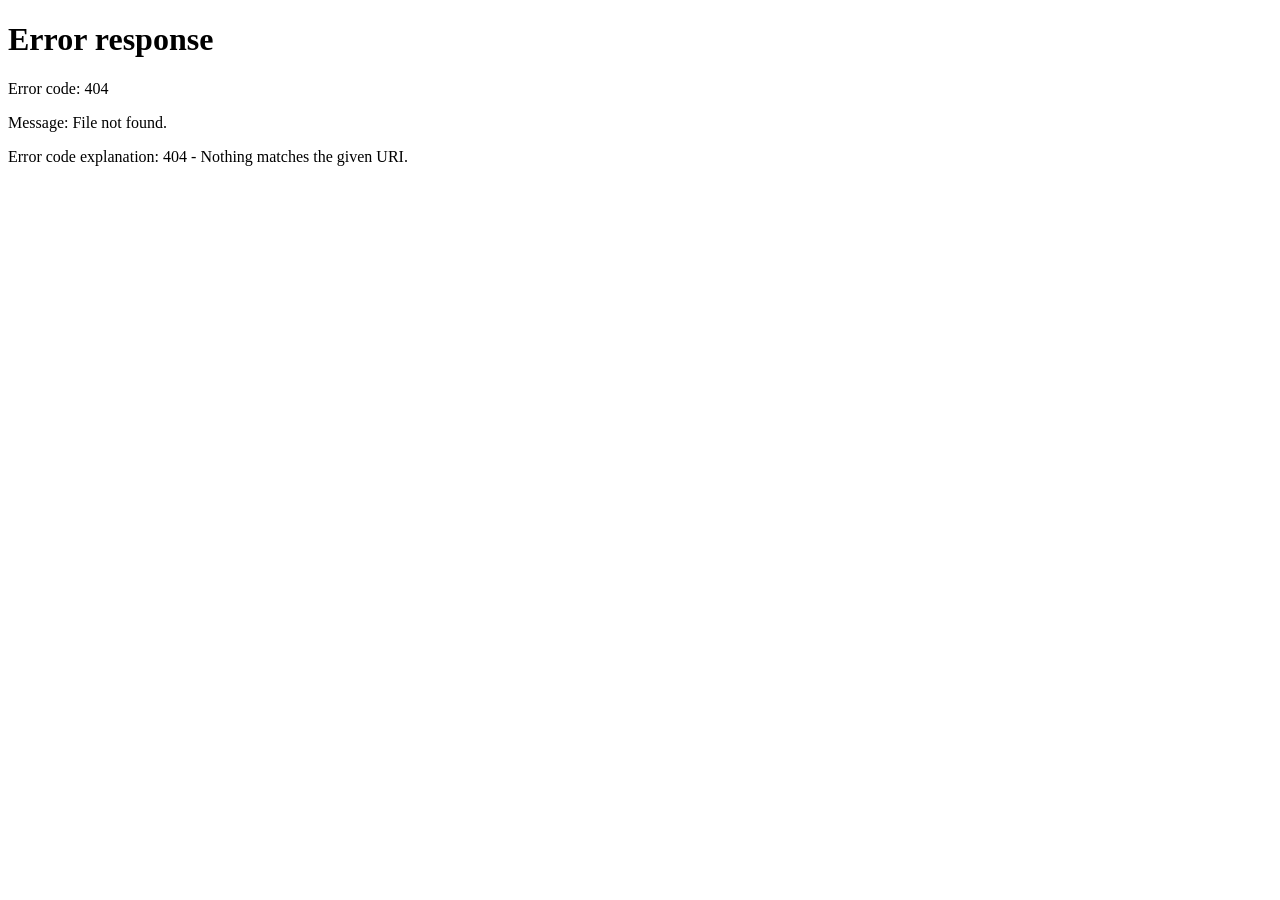
==== index.html @ 5502d80a "Create index.html" ====
<!doctype html>
<meta charset="utf-8">
<title>Polygraph</title>
<meta http-equiv="refresh" content="0; url=/polygraph/">
<link rel="canonical" href="https://atahangatz.github.io/polygraph/">
<a href="/polygraph/">Polygraph guide</a>
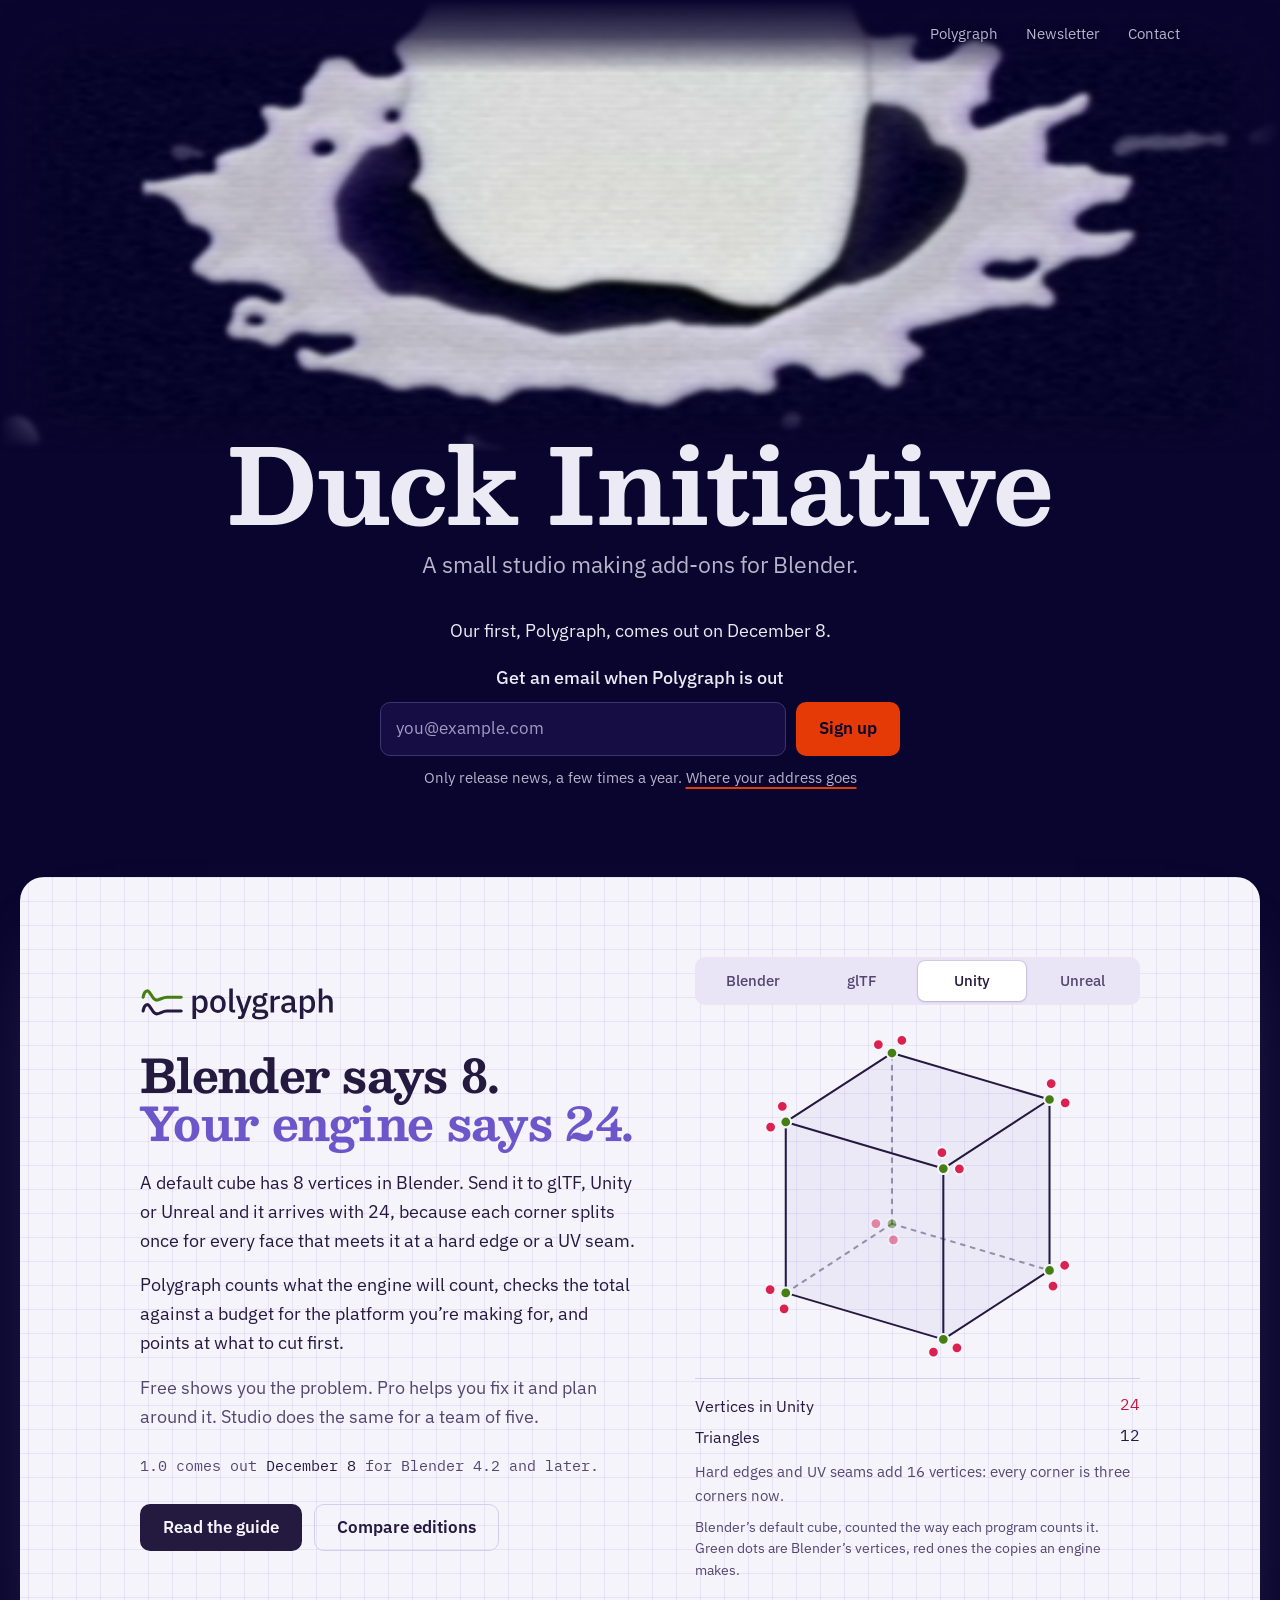
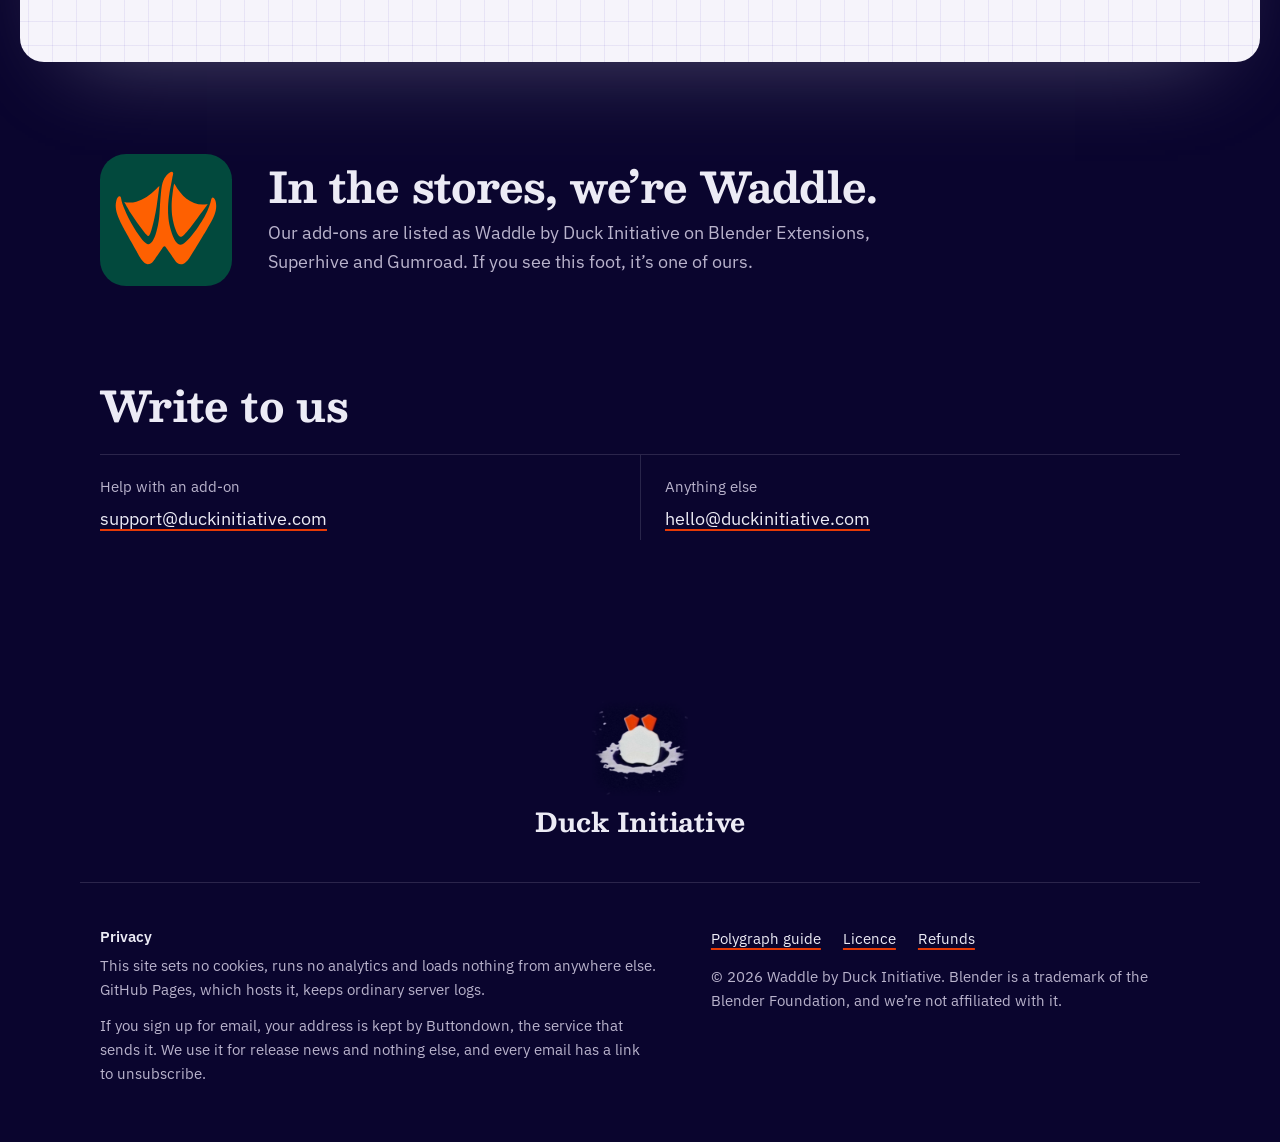
==== commit 98021c86: "Add files via upload" ====
--- a/index.html
+++ b/index.html
@@ -1,6 +1,360 @@
 <!doctype html>
+<html lang="en">
+<head>
 <meta charset="utf-8">
-<title>Polygraph</title>
-<meta http-equiv="refresh" content="0; url=/polygraph/">
-<link rel="canonical" href="https://atahangatz.github.io/polygraph/">
-<a href="/polygraph/">Polygraph guide</a>
+<meta name="viewport" content="width=device-width, initial-scale=1, viewport-fit=cover">
+<title>Duck Initiative · Blender add-ons</title>
+<meta name="description" content="Duck Initiative is a small studio making add-ons for Blender. The first one, Polygraph, shows the vertex count your game engine will see.">
+<link rel="icon" href="/favicon.ico" sizes="48x48">
+<link rel="icon" href="img/icon-192.png" type="image/png" sizes="192x192">
+<link rel="apple-touch-icon" href="/apple-touch-icon.png">
+<meta name="theme-color" content="#0A052E">
+<meta name="color-scheme" content="dark">
+<meta property="og:type" content="website">
+<meta property="og:site_name" content="Duck Initiative">
+<meta property="og:title" content="Duck Initiative">
+<meta property="og:description" content="A small studio making add-ons for Blender. The first one is Polygraph.">
+<meta property="og:url" content="https://duckinitiative.com/">
+<meta property="og:image" content="https://duckinitiative.com/img/og.jpg">
+<meta property="og:image:width" content="1200">
+<meta property="og:image:height" content="630">
+<meta property="og:image:alt" content="The Duck Initiative duck, tail up in a splash, on dark blue">
+<meta name="twitter:card" content="summary_large_image">
+<link rel="canonical" href="https://duckinitiative.com/">
+<link rel="preload" href="fonts/besley.woff2" as="font" type="font/woff2" crossorigin>
+<link rel="preload" href="fonts/plex-sans.woff2" as="font" type="font/woff2" crossorigin>
+<style>
+@font-face { font-family: "Besley"; src: url("fonts/besley.woff2") format("woff2"); font-weight: 400 900; font-style: normal; font-display: swap; }
+@font-face { font-family: "IBM Plex Sans"; src: url("fonts/plex-sans.woff2") format("woff2"); font-weight: 100 700; font-display: swap; }
+@font-face { font-family: "IBM Plex Mono"; src: url("fonts/plex-mono.woff2") format("woff2"); font-weight: 400; font-display: swap; }
+
+:root {
+  --navy: #0A052E; --navy-up: #150D44; --rule: rgba(236, 235, 245, 0.14);
+  --text: #ECEBF5; --soft: #B9B3CC; --orange: #E63A06; --orange-up: #FF5A26;
+  --paper: #F6F4FB; --card: #FFFFFF; --ink: #241A40; --ink-2: #51476F; --edge: #D5CDEF;
+  --ruling: #6B57C9; --pen: #457F13; --over: #DB2150; --grid: rgba(107, 87, 201, 0.10);
+  --serif: "Besley", Georgia, serif;
+  --sans: "IBM Plex Sans", "Segoe UI", system-ui, sans-serif;
+  --mono: "IBM Plex Mono", ui-monospace, Menlo, monospace;
+  --gutter: max(20px, env(safe-area-inset-left, 0px));
+  color-scheme: dark;
+}
+
+* { box-sizing: border-box; }
+html { scrollbar-color: #3A3168 var(--navy); scroll-behavior: smooth; }
+@media (prefers-reduced-motion: reduce) { html { scroll-behavior: auto; } }
+body { margin: 0; background: var(--navy); color: var(--text); font: 18px/1.6 var(--sans); -webkit-font-smoothing: antialiased; caret-color: var(--orange); }
+::selection { background: var(--orange); color: var(--navy); }
+a { color: inherit; text-decoration-color: var(--orange); text-decoration-thickness: 2px; text-underline-offset: 4px; }
+a:hover { color: var(--orange-up); }
+:focus-visible { outline: 2px solid var(--orange); outline-offset: 3px; border-radius: 4px; }
+h1, h2 { font-family: var(--serif); font-weight: 700; letter-spacing: -0.015em; text-wrap: balance; }
+p { text-wrap: pretty; }
+.wrap { width: 100%; max-width: 1120px; margin: 0 auto; padding-inline: var(--gutter); }
+
+.top { position: absolute; inset: 0 0 auto; z-index: 3; padding-top: env(safe-area-inset-top, 0px); }
+.top .wrap { display: flex; justify-content: flex-end; gap: 28px; padding-block: 22px; font-size: 15px; }
+.top a { text-decoration: none; color: var(--soft); text-shadow: 0 0 10px var(--navy), 0 0 3px var(--navy); }
+.top a:hover { color: var(--text); }
+
+.ident { position: relative; overflow: hidden; text-align: center; padding-bottom: 88px;
+  --low: 27.5%; --clear: clamp(56px, 6.5vw, 110px); --top: 15%; --side: 6%; }
+.screen { position: relative; max-width: 1920px; margin: 0 auto; height: clamp(300px, 38vw, 720px); overflow: hidden;
+  -webkit-mask-image: linear-gradient(to bottom, transparent, rgba(0, 0, 0, 0.3) calc(var(--top) * 0.5), #000 var(--top), #000 calc(100% - var(--clear) + 4px), transparent calc(100% - var(--clear) * 0.4)), linear-gradient(to right, transparent, #000 var(--side), #000 calc(100% - var(--side)), transparent);
+  -webkit-mask-composite: source-in;
+  mask-image: linear-gradient(to bottom, transparent, rgba(0, 0, 0, 0.3) calc(var(--top) * 0.5), #000 var(--top), #000 calc(100% - var(--clear) + 4px), transparent calc(100% - var(--clear) * 0.4)), linear-gradient(to right, transparent, #000 var(--side), #000 calc(100% - var(--side)), transparent);
+  mask-composite: intersect; }
+/* The render hangs from the splash's lowest point (--low of its height above the bottom edge),
+   so the whole ring stays above the title at every width. */
+.screen img, .screen video { position: absolute; left: 50%; bottom: 0; width: 100%; height: auto; translate: -50% calc(var(--low) - var(--clear)); }
+.screen video { aspect-ratio: 16 / 9; opacity: 0; transition: opacity 0.6s; }
+.screen video.on { opacity: 1; }
+.screen::after { content: ""; position: absolute; left: 0; right: 0; height: 9%; top: -10%; opacity: 0; pointer-events: none;
+  background: linear-gradient(transparent, rgba(236, 235, 245, 0.16) 40%, rgba(236, 235, 245, 0.05) 70%, transparent); }
+.ident h1 { position: relative; font-size: clamp(52px, min(9vw, 12vh), 104px); line-height: 0.95; margin: calc(30px - var(--clear)) 0 14px; }
+.strap { position: relative; font-size: clamp(19px, 2.2vw, 23px); color: var(--soft); margin: 0 auto; max-width: 30em; }
+.news { position: relative; margin: 34px auto 0; max-width: 32em; font-size: 18px; }
+
+.signup { position: relative; margin: 18px auto 0; max-width: 520px; text-align: left; }
+.signup label { display: block; font-weight: 500; margin-bottom: 10px; text-align: center; }
+.signup .row { display: flex; gap: 10px; }
+.signup input[type="email"] { flex: 1; min-width: 0; font: inherit; font-size: 17px; color: var(--text); background: var(--navy-up);
+  border: 1.5px solid #3D3470; border-radius: 10px; padding: 12px 15px; }
+.signup input[type="email"]::placeholder { color: #A39CC2; }
+.signup input[type="email"]:hover { border-color: #5A4F96; }
+.signup input[type="email"]:focus { border-color: var(--orange); outline: none; box-shadow: 0 0 0 3px rgba(230, 58, 6, 0.28); }
+.signup input[type="email"]:user-invalid { border-color: #FF7A88; }
+.btn { display: inline-flex; align-items: center; justify-content: center; font: 600 17px/1 var(--sans); text-decoration: none; white-space: nowrap;
+  border-radius: 10px; padding: 14px 22px; border: 1.5px solid transparent; cursor: pointer;
+  background: var(--orange); color: var(--navy); transition: background-color 0.15s, transform 0.15s; }
+.btn:hover { background: var(--orange-up); color: var(--navy); }
+.btn:active { transform: translateY(1px); }
+.fine { margin: 10px 0 0; font-size: 14.5px; color: var(--soft); text-align: center; }
+.fine a { color: var(--soft); }
+
+.pg { width: calc(100% - 2 * var(--gutter)); max-width: 1240px; margin: 0 auto; border-radius: 24px; background-color: var(--paper); color: var(--ink);
+  box-shadow: 0 40px 90px -50px rgba(185, 179, 204, 0.45);
+  background-image: linear-gradient(to right, var(--grid) 1px, transparent 1px), linear-gradient(to bottom, var(--grid) 1px, transparent 1px);
+  background-size: 24px 24px; background-position: center top; }
+.pg ::selection { background: var(--ink); color: var(--paper); }
+.pg :focus-visible { outline-color: var(--ruling); }
+.pg a { text-decoration-color: var(--ruling); }
+.pg a:hover { color: var(--ruling); }
+.pg .wrap { display: grid; grid-template-columns: minmax(0, 1.12fr) minmax(0, 1fr); gap: 56px; align-items: center; padding: 80px clamp(20px, 5vw, 60px); }
+.pg .logo { display: block; height: 34px; width: auto; margin-bottom: 30px; }
+.pg h2 { font-size: clamp(30px, 3.8vw, 46px); line-height: 1.04; margin: 0 0 22px; }
+.pg h2 span { display: block; color: var(--ruling); }
+@media (min-width: 440px) { .pg h2 span { white-space: nowrap; } }
+.pg p { margin: 0 0 16px; max-width: 34em; }
+.pg .eds { color: var(--ink-2); }
+.pg .when { font: 15px/1.5 var(--mono); color: var(--ink-2); margin-top: 24px; }
+.pg .when b { color: var(--ink); font-weight: 400; }
+.acts { display: flex; flex-wrap: wrap; gap: 12px; margin-top: 26px; }
+.pg .btn { background: var(--ink); color: var(--paper); }
+.pg .btn:hover { background: #3A2B68; color: var(--paper); }
+.pg .btn.ghost { background: transparent; color: var(--ink); border-color: var(--edge); }
+.pg .btn.ghost:hover { border-color: var(--ruling); color: var(--ink); background: var(--card); }
+
+.demo { margin: 0; }
+.engines { display: flex; border: 0; margin: 0; background: #E9E5F6; border-radius: 10px; padding: 4px; gap: 2px; }
+.engines legend { position: absolute; width: 1px; height: 1px; overflow: hidden; clip-path: inset(50%); }
+.engines label { flex: 1; position: relative; text-align: center; font-size: 15px; font-weight: 500; color: var(--ink-2); padding: 8px 4px; border-radius: 7px; cursor: pointer; user-select: none; }
+.engines input { position: absolute; opacity: 0; inset: 0; margin: 0; cursor: pointer; }
+.engines label:hover { color: var(--ink); }
+.engines label:has(input:checked) { background: var(--card); color: var(--ink); box-shadow: 0 1px 3px rgba(36, 26, 64, 0.16), 0 0 0 1px var(--edge); }
+.engines label:has(input:focus-visible) { outline: 2px solid var(--ruling); outline-offset: 1px; }
+.cube { display: block; width: 100%; max-width: 330px; height: auto; margin: 14px auto 6px; overflow: visible; }
+.cube .face { fill: rgba(107, 87, 201, 0.07); }
+.cube .edge { stroke: var(--ink); stroke-width: 1.6; stroke-linecap: round; }
+.cube .edge.back { stroke: var(--ink-2); stroke-dasharray: 3 5; opacity: 0.55; }
+.cube .v { fill: var(--pen); stroke: var(--paper); stroke-width: 1.6; transform: translate(0, 0); transition: transform 0.55s cubic-bezier(0.16, 1, 0.3, 1), opacity 0.3s; }
+.cube .v.extra { fill: var(--over); opacity: 0; }
+.cube .corner.back { opacity: 0.5; }
+.demo.split .cube .v.extra { transform: translate(var(--dx), var(--dy)); }
+.demo.split .cube .v.extra { opacity: 1; }
+.readout { border-top: 1px solid var(--edge); padding-top: 12px; font-size: 15.5px; }
+.readout .r { display: flex; justify-content: space-between; gap: 12px; padding: 3px 0; }
+.readout .n { font: 500 15.5px var(--mono); font-variant-numeric: tabular-nums; }
+.readout .main .n { color: var(--pen); }
+.demo.split .readout .main .n { color: #C2183F; }
+.readout .cut { margin: 8px 0 0; color: var(--ink-2); font-size: 14.5px; min-height: 2.9em; }
+.demo figcaption { margin-top: 10px; font-size: 13.5px; color: var(--ink-2); }
+
+.waddle .wrap { display: grid; grid-template-columns: 132px minmax(0, 1fr); gap: 36px; align-items: center; padding-block: 92px 40px; }
+.waddle svg { width: 132px; height: 132px; border-radius: 26px; display: block; }
+.waddle h2 { font-size: clamp(30px, 3.6vw, 42px); line-height: 1.1; margin: 0 0 10px; }
+.waddle p { margin: 0; max-width: 36em; color: var(--soft); }
+
+.contact .wrap { padding-block: 56px 96px; }
+.contact h2 { font-size: clamp(30px, 3.6vw, 42px); line-height: 1.1; margin: 0 0 26px; }
+.contact dl { display: grid; grid-auto-flow: column; grid-auto-columns: minmax(0, 1fr); gap: 0; margin: 0; border-top: 1px solid var(--rule); }
+.contact dl > div { padding: 20px 24px 6px 0; }
+.contact dl > div + div { padding-left: 24px; border-left: 1px solid var(--rule); }
+.contact dt { color: var(--soft); font-size: 15px; margin-bottom: 6px; }
+.contact dd { margin: 0; font-size: 18px; overflow-wrap: anywhere; }
+
+footer { font-size: 15px; color: var(--soft); }
+footer .wrap { border-top: 1px solid var(--rule); margin-top: 40px; }
+footer .wrap { display: grid; grid-template-columns: minmax(0, 1.2fr) minmax(0, 1fr); gap: 48px; padding-block: 44px calc(44px + env(safe-area-inset-bottom, 0px)); }
+footer h2 { font: 600 15px var(--sans); letter-spacing: 0; color: var(--text); margin: 0 0 8px; }
+footer p { margin: 0 0 12px; max-width: 40em; }
+footer nav { display: flex; flex-wrap: wrap; gap: 8px 22px; margin-bottom: 14px; }
+footer nav a { color: var(--text); }
+.endcard { text-align: center; padding: 64px var(--gutter) 8px; }
+.endcard img { width: 96px; height: 96px; display: block; margin: 0 auto 12px; }
+.endcard p { font: 700 26px/1 var(--serif); letter-spacing: -0.01em; color: var(--text); margin: 0 auto; max-width: none; }
+
+@media (prefers-reduced-motion: no-preference) {
+  .js .screen img { animation: tracking 1.1s steps(1, end) both; }
+  .js .screen::after { animation: roll 1.15s cubic-bezier(0.3, 0.1, 0.3, 1) 0.05s both; }
+}
+@keyframes tracking {
+  0% { transform: translateX(-7px); filter: blur(2.5px) saturate(1.6); }
+  9% { transform: translateX(5px); filter: blur(1.5px) saturate(1.4); }
+  18% { transform: translateX(-3px); filter: blur(1px) saturate(1.2); }
+  30% { transform: translateX(2px); filter: blur(0.5px); }
+  44% { transform: translateX(-1px); filter: none; }
+  58%, 100% { transform: none; filter: none; }
+}
+@keyframes roll { 0% { top: -10%; opacity: 1; } 80% { opacity: 1; } 100% { top: 100%; opacity: 0; } }
+
+@media (max-width: 880px) {
+  .pg .wrap { grid-template-columns: minmax(0, 1fr); gap: 36px; padding-block: 72px; }
+  .contact dl { grid-auto-flow: row; grid-template-columns: minmax(0, 1fr); }
+  .contact dl > div, .contact dl > div + div { padding: 16px 0 10px; border-left: 0; }
+  .contact dl > div + div { border-top: 1px solid var(--rule); }
+  footer .wrap { grid-template-columns: minmax(0, 1fr); gap: 28px; }
+}
+/* Phones get the square render, which starts behind the nav. */
+@media (max-width: 640px) {
+  .ident { --low: 27%; --clear: 46px; --top: 88px; --side: 8%; }
+  .screen { height: calc(env(safe-area-inset-top, 0px) + 90px + 54vw + var(--clear)); }
+}
+@media (max-width: 560px) {
+  body { font-size: 17px; }
+  .top .wrap { justify-content: center; gap: 22px; }
+  .ident { padding-bottom: 68px; }
+  .signup .row { flex-direction: column; }
+  .waddle .wrap { grid-template-columns: minmax(0, 1fr); gap: 20px; padding-top: 72px; }
+  .waddle svg { width: 76px; height: 76px; border-radius: 17px; }
+  .acts .btn { flex: 1 1 100%; }
+  .pg { border-radius: 18px; }
+  .engines label { font-size: 14px; }
+}
+</style>
+</head>
+<body>
+<header class="top"><nav class="wrap" aria-label="Site"><a href="#polygraph">Polygraph</a><a href="#news">Newsletter</a><a href="#contact">Contact</a></nav></header>
+
+<main>
+<section class="ident">
+<div class="screen"><picture><source media="(max-width: 640px)" srcset="img/duck-512.png" width="512" height="512"><img src="img/duck-hero.jpg" width="1920" height="1080" alt="The Duck Initiative duck, diving head first into dark water, orange feet in the air"></picture></div>
+<div class="wrap">
+<h1>Duck Initiative</h1>
+<p class="strap">A small studio making add-ons for Blender.</p>
+<p class="news" data-after="Our first, Polygraph, is out now.">Our first, Polygraph, comes out on December&nbsp;8.</p>
+<form class="signup" id="news" action="https://buttondown.com/api/emails/embed-subscribe/duckinitiative" method="post">
+<label for="email" data-after="Get an email when we ship something new">Get an email when Polygraph is out</label>
+<div class="row"><input type="email" id="email" name="email" required autocomplete="email" spellcheck="false" placeholder="you@example.com"><input type="hidden" name="embed" value="1"><button class="btn" type="submit">Sign up</button></div>
+<p class="fine">Only release news, a few times a year. <a href="#privacy">Where your address goes</a></p>
+</form>
+</div>
+</section>
+
+<section class="pg" id="polygraph" aria-labelledby="pg-title">
+<div class="wrap">
+<div>
+<svg class="logo" role="img" aria-label="Polygraph" xmlns="http://www.w3.org/2000/svg" viewBox="-4.81 -78.8 598.825 104.8"><title>Polygraph</title><path style="fill: var(--pen)" d="M0.114 -48.241Q2.495 -58.955 5.405 -63.843Q10.004 -71.569 18.172 -71.569Q23.047 -71.569 27.697 -65.984Q29.854 -63.393 34.025 -56.694Q42.43 -43.194 45.895 -43.194Q49.82 -43.194 58.134 -46.828Q69.969 -52 77.858 -52H122.215Q124.204 -52 125.609 -50.594Q127.015 -49.188 127.015 -47.2Q127.015 -45.212 125.609 -43.806Q124.204 -42.4 122.215 -42.4H77.858Q71.975 -42.4 61.978 -38.031Q51.826 -33.594 45.895 -33.594Q39.649 -33.594 33.787 -40.266Q30.896 -43.555 25.875 -51.62Q19.432 -61.969 18.172 -61.969Q15.461 -61.969 13.654 -58.933Q11.532 -55.368 9.486 -46.159Q9.054 -44.218 7.377 -43.15Q5.7 -42.083 3.759 -42.514Q1.818 -42.946 0.75 -44.623Q-0.317 -46.3 0.114 -48.241Z"/><path style="fill: var(--ink)" d="M0.114 -5.841Q2.495 -16.555 5.405 -21.443Q10.004 -29.169 18.172 -29.169Q23.047 -29.169 27.697 -23.584Q29.854 -20.993 34.025 -14.294Q42.43 -0.794 45.895 -0.794Q49.82 -0.794 58.134 -4.428Q69.969 -9.6 77.858 -9.6H122.215Q124.204 -9.6 125.609 -8.194Q127.015 -6.788 127.015 -4.8Q127.015 -2.812 125.609 -1.406Q124.204 0 122.215 0H77.858Q71.975 0 61.978 4.369Q51.826 8.806 45.895 8.806Q39.649 8.806 33.787 2.134Q30.896 -1.156 25.875 -9.22Q19.432 -19.569 18.172 -19.569Q15.461 -19.569 13.654 -16.533Q11.532 -12.968 9.486 -3.759Q9.054 -1.818 7.377 -0.75Q5.7 0.317 3.759 -0.114Q1.818 -0.546 0.75 -2.223Q-0.317 -3.9 0.114 -5.841Z"/><path style="fill: var(--ink)" d="M157.02 20V-52H167.92V-43.4H168.42Q170.02 -48.1 173.92 -50.65Q177.82 -53.2 183.02 -53.2Q189.62 -53.2 194.22 -49.95Q198.82 -46.7 201.27 -40.65Q203.72 -34.6 203.72 -26Q203.72 -17.5 201.27 -11.4Q198.82 -5.3 194.22 -2.05Q189.62 1.2 183.02 1.2Q177.82 1.2 174.02 -1.4Q170.22 -4 168.42 -8.6H167.92V20ZM179.72 -8Q185.42 -8 188.82 -11.75Q192.22 -15.5 192.22 -21.5V-30.5Q192.22 -36.5 188.82 -40.2Q185.42 -43.9 179.72 -43.9Q176.42 -43.9 173.77 -42.8Q171.12 -41.7 169.52 -39.7Q167.92 -37.7 167.92 -35V-17.4Q167.92 -14.4 169.52 -12.35Q171.12 -10.3 173.77 -9.15Q176.42 -8 179.72 -8Z M235.52 1.2Q228.22 1.2 222.87 -2.15Q217.52 -5.5 214.57 -11.6Q211.62 -17.7 211.62 -26Q211.62 -34.3 214.57 -40.4Q217.52 -46.5 222.87 -49.85Q228.22 -53.2 235.52 -53.2Q242.72 -53.2 248.07 -49.85Q253.42 -46.5 256.37 -40.4Q259.32 -34.3 259.32 -26Q259.32 -17.7 256.37 -11.6Q253.42 -5.5 248.07 -2.15Q242.72 1.2 235.52 1.2ZM235.52 -7.9Q241.12 -7.9 244.47 -11.35Q247.82 -14.8 247.82 -21.6V-30.4Q247.82 -37.2 244.47 -40.65Q241.12 -44.1 235.52 -44.1Q230.02 -44.1 226.57 -40.65Q223.12 -37.2 223.12 -30.4V-21.6Q223.12 -14.8 226.57 -11.35Q230.02 -7.9 235.52 -7.9Z M288.52 0H281.62Q276.02 0 273.22 -2.95Q270.42 -5.9 270.42 -10.9V-74H281.32V-8.9H288.52Z M318.62 -21.4 329.02 -52H339.52L317.62 10.3Q316.42 13.8 314.77 15.95Q313.12 18.1 310.57 19.05Q308.02 20 303.92 20H297.62V11.1H306.42L309.42 2.3L290.52 -52H301.42L311.82 -21.4L314.82 -10.1H315.32Z M390.62 4.9Q390.62 10.3 387.87 13.95Q385.12 17.6 379.32 19.4Q373.52 21.2 364.12 21.2Q355.72 21.2 350.47 19.7Q345.22 18.2 342.87 15.4Q340.52 12.6 340.52 8.7Q340.52 4.4 342.87 1.95Q345.22 -0.5 349.42 -1.3V-2.4Q346.52 -3.3 345.02 -5.4Q343.52 -7.5 343.52 -10.4Q343.52 -14.4 346.27 -16.55Q349.02 -18.7 352.82 -19.6V-20Q348.12 -22.2 345.67 -26.2Q343.22 -30.2 343.22 -35.4Q343.22 -40.7 345.67 -44.7Q348.12 -48.7 352.77 -50.95Q357.42 -53.2 363.92 -53.2Q366.62 -53.2 368.97 -52.8Q371.32 -52.4 373.42 -51.6V-53Q373.42 -56.5 375.12 -58.4Q376.82 -60.3 380.22 -60.3H388.12V-51.6H377.62V-49.5Q381.12 -47.1 382.97 -43.5Q384.82 -39.9 384.82 -35.4Q384.82 -30.2 382.37 -26.2Q379.92 -22.2 375.27 -20Q370.62 -17.8 364.02 -17.8Q362.12 -17.8 360.37 -18Q358.62 -18.2 357.22 -18.6Q355.32 -17.9 353.82 -16.65Q352.32 -15.4 352.32 -13.4Q352.32 -11.3 354.17 -10.4Q356.02 -9.5 359.52 -9.5H372.32Q381.92 -9.5 386.27 -5.7Q390.62 -1.9 390.62 4.9ZM380.42 6.1Q380.42 3.3 378.27 1.75Q376.12 0.2 370.82 0.2H353.22Q351.42 1.2 350.57 2.75Q349.72 4.3 349.72 6.2Q349.72 9.3 352.22 11.3Q354.72 13.3 360.82 13.3H367.62Q374.02 13.3 377.22 11.5Q380.42 9.7 380.42 6.1ZM364.02 -25.6Q368.82 -25.6 371.47 -27.8Q374.12 -30 374.12 -34.4V-36.5Q374.12 -40.9 371.47 -43.1Q368.82 -45.3 364.02 -45.3Q359.22 -45.3 356.57 -43.1Q353.92 -40.9 353.92 -36.5V-34.4Q353.92 -30 356.57 -27.8Q359.22 -25.6 364.02 -25.6Z M408.62 0H397.72V-52H408.62V-41.7H409.12Q409.92 -44.3 411.67 -46.65Q413.42 -49 416.32 -50.5Q419.22 -52 423.42 -52H426.32V-41.5H422.02Q417.72 -41.5 414.72 -40.5Q411.72 -39.5 410.17 -37.7Q408.62 -35.9 408.62 -33.2Z M478.42 0H472.32Q469.32 0 467.17 -1.35Q465.02 -2.7 463.92 -5.2Q463.22 -6.8 463.02 -8.7H462.42Q460.92 -3.9 456.92 -1.35Q452.92 1.2 447.22 1.2Q439.22 1.2 434.82 -3Q430.42 -7.2 430.42 -14.3Q430.42 -19.5 432.97 -22.95Q435.52 -26.4 440.42 -28.15Q445.32 -29.9 452.62 -29.9H462.02V-34.3Q462.02 -39 459.42 -41.65Q456.82 -44.3 451.32 -44.3Q446.82 -44.3 443.87 -42.25Q440.92 -40.2 438.92 -37.2L432.42 -43.1Q435.02 -47.5 439.77 -50.35Q444.52 -53.2 452.02 -53.2Q462.02 -53.2 467.47 -48.45Q472.92 -43.7 472.92 -35V-8.9H478.42ZM462.02 -22.9H452.82Q447.12 -22.9 444.32 -21.1Q441.52 -19.3 441.52 -15.9V-14.1Q441.52 -10.7 443.92 -8.9Q446.32 -7.1 450.32 -7.1Q453.72 -7.1 456.32 -8.1Q458.92 -9.1 460.47 -11Q462.02 -12.9 462.02 -15.4Z M488.12 20V-52H499.02V-43.4H499.52Q501.12 -48.1 505.02 -50.65Q508.92 -53.2 514.12 -53.2Q520.72 -53.2 525.32 -49.95Q529.92 -46.7 532.37 -40.65Q534.82 -34.6 534.82 -26Q534.82 -17.5 532.37 -11.4Q529.92 -5.3 525.32 -2.05Q520.72 1.2 514.12 1.2Q508.92 1.2 505.12 -1.4Q501.32 -4 499.52 -8.6H499.02V20ZM510.82 -8Q516.52 -8 519.92 -11.75Q523.32 -15.5 523.32 -21.5V-30.5Q523.32 -36.5 519.92 -40.2Q516.52 -43.9 510.82 -43.9Q507.52 -43.9 504.87 -42.8Q502.22 -41.7 500.62 -39.7Q499.02 -37.7 499.02 -35V-17.4Q499.02 -14.4 500.62 -12.35Q502.22 -10.3 504.87 -9.15Q507.52 -8 510.82 -8Z M546.32 0V-74H557.22V-43.4H557.72Q559.42 -47.6 562.87 -50.4Q566.32 -53.2 572.32 -53.2Q580.32 -53.2 584.77 -47.9Q589.22 -42.6 589.22 -33V0H578.32V-31.7Q578.32 -37.8 575.97 -40.85Q573.62 -43.9 568.52 -43.9Q565.62 -43.9 563.07 -42.95Q560.52 -42 558.87 -40Q557.22 -38 557.22 -35V0Z"/></svg>
+<h2 id="pg-title">Blender says 8. <span>Your engine says 24.</span></h2>
+<p>A default cube has 8 vertices in Blender. Send it to glTF, Unity or Unreal and it arrives with 24, because each corner splits once for every face that meets it at a hard edge or a UV seam.</p>
+<p>Polygraph counts what the engine will count, checks the total against a budget for the platform you’re making for, and points at what to cut first.</p>
+<p class="eds">Free shows you the problem. Pro helps you fix it and plan around it. Studio does the same for a team of five.</p>
+<p class="when" data-after="1.0 is out now for Blender 4.2 and later.">1.0 comes out <b>December 8</b> for Blender 4.2 and later.</p>
+<div class="acts"><a class="btn" href="/polygraph/">Read the guide</a><a class="btn ghost" href="/polygraph/#editions">Compare editions</a></div>
+</div>
+<figure class="demo split" id="demo">
+<fieldset class="engines"><legend>Count the cube as</legend>
+<label><input type="radio" name="engine" value="blender">Blender</label>
+<label><input type="radio" name="engine" value="glTF">glTF</label>
+<label><input type="radio" name="engine" value="Unity" checked>Unity</label>
+<label><input type="radio" name="engine" value="Unreal">Unreal</label>
+</fieldset>
+<svg class="cube" viewBox="-129 -138 257 275" role="img" aria-labelledby="cube-cap">
+<polygon class="face" points="20.0,-21.5 102.7,-75.3 102.7,57.8 20.0,111.5"/>
+<polygon class="face" points="-20.0,-111.5 102.7,-75.3 20.0,-21.5 -102.7,-57.8"/>
+<polygon class="face" points="-102.7,-57.8 20.0,-21.5 20.0,111.5 -102.7,75.3"/>
+<line class="edge back" x1="-20.0" y1="21.5" x2="-102.7" y2="75.3"/>
+<line class="edge back" x1="-20.0" y1="21.5" x2="-20.0" y2="-111.5"/>
+<line class="edge back" x1="-20.0" y1="21.5" x2="102.7" y2="57.8"/>
+<line class="edge" x1="-102.7" y1="75.3" x2="-102.7" y2="-57.8"/>
+<line class="edge" x1="-102.7" y1="75.3" x2="20.0" y2="111.5"/>
+<line class="edge" x1="-20.0" y1="-111.5" x2="-102.7" y2="-57.8"/>
+<line class="edge" x1="-20.0" y1="-111.5" x2="102.7" y2="-75.3"/>
+<line class="edge" x1="-102.7" y1="-57.8" x2="20.0" y2="-21.5"/>
+<line class="edge" x1="102.7" y1="57.8" x2="20.0" y2="111.5"/>
+<line class="edge" x1="102.7" y1="57.8" x2="102.7" y2="-75.3"/>
+<line class="edge" x1="20.0" y1="111.5" x2="20.0" y2="-21.5"/>
+<line class="edge" x1="102.7" y1="-75.3" x2="20.0" y2="-21.5"/>
+<g class="corner back" transform="translate(-20.0 21.5)"><circle class="v" r="4.2"/><circle class="v extra" r="4.2" style="--dx:1.1px;--dy:12.5px"/><circle class="v extra" r="4.2" style="--dx:-12.5px;--dy:-0.2px"/></g>
+<g class="corner" transform="translate(-102.7 75.3)"><circle class="v" r="4.2"/><circle class="v extra" r="4.2" style="--dx:-1.3px;--dy:12.4px"/><circle class="v extra" r="4.2" style="--dx:-12.2px;--dy:-2.6px"/></g>
+<g class="corner" transform="translate(-20.0 -111.5)"><circle class="v" r="4.2"/><circle class="v extra" r="4.2" style="--dx:-10.6px;--dy:-6.6px"/><circle class="v extra" r="4.2" style="--dx:7.7px;--dy:-9.9px"/></g>
+<g class="corner" transform="translate(-102.7 -57.8)"><circle class="v" r="4.2"/><circle class="v extra" r="4.2" style="--dx:-11.8px;--dy:4.0px"/><circle class="v extra" r="4.2" style="--dx:-2.7px;--dy:-12.2px"/></g>
+<g class="corner" transform="translate(102.7 57.8)"><circle class="v" r="4.2"/><circle class="v extra" r="4.2" style="--dx:11.8px;--dy:-4.0px"/><circle class="v extra" r="4.2" style="--dx:2.7px;--dy:12.2px"/></g>
+<g class="corner" transform="translate(20.0 111.5)"><circle class="v" r="4.2"/><circle class="v extra" r="4.2" style="--dx:10.6px;--dy:6.6px"/><circle class="v extra" r="4.2" style="--dx:-7.7px;--dy:9.9px"/></g>
+<g class="corner" transform="translate(102.7 -75.3)"><circle class="v" r="4.2"/><circle class="v extra" r="4.2" style="--dx:1.3px;--dy:-12.4px"/><circle class="v extra" r="4.2" style="--dx:12.2px;--dy:2.6px"/></g>
+<g class="corner" transform="translate(20.0 -21.5)"><circle class="v" r="4.2"/><circle class="v extra" r="4.2" style="--dx:-1.1px;--dy:-12.5px"/><circle class="v extra" r="4.2" style="--dx:12.5px;--dy:0.2px"/></g>
+</svg>
+<div class="readout" aria-live="polite">
+<div class="r main"><span id="vlabel">Vertices in Unity</span><span class="n" id="vcount">24</span></div>
+<div class="r"><span>Triangles</span><span class="n">12</span></div>
+<p class="cut" id="vnote">Hard edges and UV seams add 16 vertices: every corner is three corners now.</p>
+</div>
+<figcaption id="cube-cap">Blender’s default cube, counted the way each program counts it. Green dots are Blender’s vertices, red ones the copies an engine makes.</figcaption>
+</figure>
+</div>
+</section>
+
+<section class="waddle" aria-labelledby="waddle-title">
+<div class="wrap">
+<svg viewBox="0 0 1024 1024" role="img" aria-label="The Waddle mark: a duck’s foot drawn as a W"><rect width="1024" height="1024" fill="#02493D"/><path fill="#FE6001" d="M370.4 854.8C353.6 852.4 338.8 841.4 322.6 819.8C314.9 809.4 308.7 799.5 296.1 777C291 767.9 288.8 764.1 273.6 737.1C265 721.9 255.2 704.6 240.8 679C232.5 664.2 203.5 612 195.2 596.9C181.1 571.2 180.6 570.2 171.1 552.4C126.5 468.2 113.5 412.6 126.6 361.7C132 340.8 142.2 327.6 152.5 328.6C159.7 329.3 162.6 334.9 165.5 353.8C167.9 369.3 172.6 383.7 188.1 422.9C207.8 472.6 231.7 519.8 263.7 572.2C312.7 652.3 349.4 695.6 371.5 699.3C395.5 703.5 419.4 668.1 437.9 601.1C438.5 598.8 439.4 595.5 439.9 593.9C440.9 590.1 444.4 575.9 445.6 570.6C447.9 560.4 448.5 557.9 450.4 548.1C454 529.5 455.4 521.3 457.5 504.5C458.2 499 459.6 485.5 459.9 482.5C460 481.5 460.2 478.2 460.5 475.2C460.8 472.3 461.2 466.8 461.5 463.1C462.3 452 464.4 418.3 465.1 403.2C465.2 401.8 465.4 397.9 465.6 394.6C466.7 377.2 467.1 371.8 467.5 365.8C468.8 348.5 469 345.2 469.5 339.9C469.8 336.7 470.2 331.5 470.5 328.2C470.8 325 471.2 320.1 471.5 317.4C473.1 301 473 301.9 474.5 287.4C474.8 284.6 475.2 280.4 475.5 278C475.8 275.6 476.2 271.7 476.5 269.4C480.9 231.3 488 208.9 502.8 185.1C522.7 153.3 547.2 133.8 561.1 138.7C568.2 141.2 569.4 148 565.5 164C563.1 173.6 562.6 176 561.9 179.9C561.7 181 561.2 183.8 560.8 186.1C559.2 194.6 558.5 198.5 557.5 204.5C556.9 207.7 556.5 210.4 555.5 215.4C555.2 216.9 553.6 225.2 551.8 233.9C547.2 257.3 546.2 262.3 545 268.4C544.4 271.4 543.8 274.9 543.5 276.2C543.2 277.6 542.8 280 542.5 281.8C541.9 285.1 541.3 288.6 540.5 293.1C540.2 294.6 539.8 297.4 539.5 299.2C539.2 301.1 538.8 304 538.5 305.6C537.2 313.9 536.3 320.1 535.5 326C535.2 328.3 534.8 331.7 534.5 333.6C533.9 338.1 533.2 344.5 532.5 350.8C532.2 353.4 531.8 357.7 531.5 360.2C530.6 368.9 529.4 383.8 529 392.4C528.9 395 528.6 399.7 528.4 402.9C528 410.7 528 453.4 528.4 460.4C528.6 463.1 528.9 467.6 529 470.2C529.1 472.9 529.4 476.2 529.5 477.6C529.6 479 529.9 481.9 530 484.1C530.4 490 531.7 503.5 532.5 510.1C533.7 519.4 534.1 522.1 534.8 526.5C536 534.1 537.3 541 539 548.9C539.4 550.8 539.9 552.9 540 553.5C540.7 557.1 545.6 576.8 546.6 580.4C546.8 581.1 547.8 584.6 548.9 588.2C575 681.4 607.8 719.3 643.8 698.3C672.6 681.4 717.9 630.1 763.4 562.8C801.6 506.3 824.2 465.6 839 427C839.7 425.1 841 421.7 841.9 419.4C846.7 407.1 854.9 382.7 857.5 373.4C857.8 372.3 858.2 370.9 858.4 370.2C858.8 369 859.7 365.1 860.5 361C864.2 343.6 869.7 336.5 878 338.6C897.4 343.6 907.4 394.3 897.9 439.2C889.6 478.2 873.1 512.4 822.1 596.4C817.2 604.5 810.5 615.6 807.2 621C803.9 626.4 800.3 632.4 799.1 634.2C798 636.1 794.3 642.1 791 647.6C771.2 680.2 763.5 692.8 747.3 719.4C730.7 746.4 728.4 750.1 712.4 776.6C699.3 798.4 695.2 804.8 689.3 813C675.5 832.2 661.3 845.2 648.5 850.6C631 858 614.3 856.1 599.8 845C590 837.5 583.9 829.9 567.3 804.1C556.4 787.2 518.6 733 512 724.7C501.3 711.5 495.9 713.4 481.1 735.1C479.6 737.3 473.6 745.9 467.7 754.1C453.5 774.2 437.8 797 431.2 807.1C428.3 811.7 424.9 817 423.6 819C409.4 840.7 397.7 850.8 382.7 854.3C380.4 854.8 372.6 855.2 370.4 854.8ZM624.1 642.2C611.3 638.9 594.9 612.4 581.6 573.6C579.3 566.9 576 556 574.5 550.5C574.2 549.3 573.7 547.5 573.4 546.4C572.5 543.5 569.4 530.6 568.6 527.1C568.3 525.5 567.8 523.2 567.5 522C567.2 520.8 566.9 519.1 566.6 518.1C565.9 514.9 564.1 505.5 563 498.8C557.6 467.6 555.8 443.5 555.8 405.4C555.8 372.5 557.2 351.7 562.5 309.4C563.3 303.3 564.8 291.7 565.5 286.4C566.7 277.8 567 275.2 567.5 272.2C567.8 270.5 568.2 267.6 568.5 265.6C569.1 261.7 569.8 257.4 570.5 253.6C570.8 252.2 571.2 249.8 571.5 248.1C572.7 241.2 574.9 231.6 575.4 230.8C576.4 229.3 577.6 230.8 582.2 239.4C604.8 280.9 636.7 320.1 668.4 345.4C716.3 383.7 773.6 399.4 828.7 389.4C835.5 388.1 835.5 388.1 830.8 395.1C820.8 409.8 812.3 421.5 789.8 451.6C780.1 464.6 765.9 483.6 758.3 494C709.6 560.2 677.8 600.2 656.5 621.8C639.1 639.6 631.7 644.2 624.1 642.2ZM373.3 636.5C368.3 635.5 357.5 624.8 342.2 605.6C304 557.7 268.7 507.7 236.3 455.6C220.7 430.4 189.8 376.1 189.8 373.8C189.7 372.8 190.9 372.7 196.1 373.5C211.5 375.9 211.5 375.9 219.4 376.4C238.9 377.6 262.9 375 281.9 369.5C336.2 353.6 387.3 320.9 438.4 269.2C459.4 248 459.2 248.2 459.7 248.3C460.6 248.5 460.2 254 458.5 266.2C458.2 268.1 457.8 271.4 457.5 273.5C457.2 275.6 456.8 279.1 456.5 281.2C456.2 283.4 455.8 286.9 455.5 289.1C455.2 291.3 454.8 294.7 454.5 296.6C454.2 298.6 453.8 301.9 453.5 304C453.2 306.1 452.8 309.4 452.5 311.2C451.8 316.4 451.1 321.7 450.5 325.9C450.2 327.9 449.8 331.3 449.5 333.2C449.3 335.2 448.8 338.7 448.5 340.9C448.2 343.1 447.8 346.4 447.5 348.2C447.2 350.1 446.8 353.4 446.5 355.5C445.4 363.2 445 366.2 443.5 377C442.4 384.6 441.9 388 441.5 391C441.2 392.7 440.8 395.8 440.5 397.8C440.2 399.7 439.8 402.7 439.5 404.4C439.2 406 438.8 408.8 438.5 410.6C437.8 415 434.8 433.4 434.3 436C434.1 437.2 433.8 439.2 433.5 440.6C433.2 442 432.8 444.4 432.5 446C431.1 454.1 428.3 468.2 425.5 481.8C424.8 485.1 424.1 488.4 424 489.1C423.9 489.8 423.4 492.1 422.9 494.2C422.4 496.4 421.7 499.5 421.4 501.1C420.4 505.8 419 511.9 418.5 514.3C418.2 515.5 417.8 517.5 417.5 518.8C417.2 520.1 416.8 521.8 416.6 522.6C416.4 523.5 415.4 527.7 414.4 532.1C403 580.8 392.3 614.7 384 628.8C380.5 634.7 377 637.2 373.3 636.5Z"/></svg>
+<div>
+<h2 id="waddle-title">In the stores, we’re Waddle.</h2>
+<p>Our add-ons are listed as Waddle by Duck Initiative on Blender Extensions, Superhive and Gumroad. If you see this foot, it’s one of ours.</p>
+</div>
+</div>
+</section>
+
+<section class="contact" id="contact" aria-labelledby="contact-title">
+<div class="wrap">
+<h2 id="contact-title">Write to us</h2>
+<dl>
+<div><dt>Help with an add-on</dt><dd><a href="mailto:support@duckinitiative.com">support@duckinitiative.com</a></dd></div>
+<div><dt>Anything else</dt><dd><a href="mailto:hello@duckinitiative.com">hello@duckinitiative.com</a></dd></div>
+<div id="press" hidden><dt>Writing about Polygraph?</dt><dd><a href="/polygraph/press/">Logos, screenshots and facts</a></dd></div>
+</dl>
+</div>
+</section>
+</main>
+
+<footer>
+<div class="endcard"><img src="img/duck-badge.png" alt="" width="96" height="96"><p>Duck Initiative</p></div>
+<div class="wrap">
+<div id="privacy">
+<h2>Privacy</h2>
+<p>This site sets no cookies, runs no analytics and loads nothing from anywhere else. GitHub Pages, which hosts it, keeps ordinary server logs.</p>
+<p>If you sign up for email, your address is kept by Buttondown, the service that sends it. We use it for release news and nothing else, and every email has a link to unsubscribe.</p>
+</div>
+<div>
+<nav aria-label="Polygraph"><a href="/polygraph/">Polygraph guide</a><a href="/polygraph/license/">Licence</a><a href="/polygraph/refunds/">Refunds</a></nav>
+<div class="sign"><p>© 2026 Waddle by Duck Initiative. Blender is a trademark of the Blender Foundation, and we’re not affiliated with it.</p></div>
+</div>
+</div>
+</footer>
+
+<script>
+document.documentElement.classList.add("js");
+
+// After launch the dated lines switch to their data-after text.
+if (Date.now() >= Date.UTC(2026, 11, 7, 21)) {
+  document.querySelectorAll("[data-after]").forEach(function (el) { el.textContent = el.dataset.after; });
+}
+
+// The paddling loop only plays on wide screens, for people who haven't asked for less motion.
+(function () {
+  var wide = window.matchMedia("(min-width: 641px) and (prefers-reduced-motion: no-preference)");
+  var saving = navigator.connection && navigator.connection.saveData;
+  if (!wide.matches || saving) return;
+  var v = document.createElement("video");
+  v.muted = true; v.loop = true; v.playsInline = true; v.autoplay = true;
+  v.setAttribute("aria-hidden", "true");
+  v.src = "img/duck-loop.mp4";
+  v.addEventListener("playing", function () {
+    setTimeout(function () { v.classList.add("on"); }, 400);
+  }, { once: true });
+  document.querySelector(".screen").appendChild(v);
+})();
+
+// The press column shows up once the press page exists.
+fetch("/polygraph/press/", { method: "HEAD" }).then(function (r) {
+  if (r.ok) document.getElementById("press").hidden = false;
+}).catch(function () {});
+
+(function () {
+  var demo = document.getElementById("demo");
+  var label = document.getElementById("vlabel");
+  var count = document.getElementById("vcount");
+  var note = document.getElementById("vnote");
+  demo.addEventListener("change", function (e) {
+    var engine = e.target.value;
+    var split = engine !== "blender";
+    demo.classList.toggle("split", split);
+    label.textContent = split ? "Vertices in " + engine : "Vertices";
+    count.textContent = split ? "24" : "8";
+    note.textContent = split
+      ? "Hard edges and UV seams add 16 vertices: every corner is three corners now."
+      : "One vertex per corner. This is the number Blender shows you.";
+  });
+})();
+</script>
+</body>
+</html>
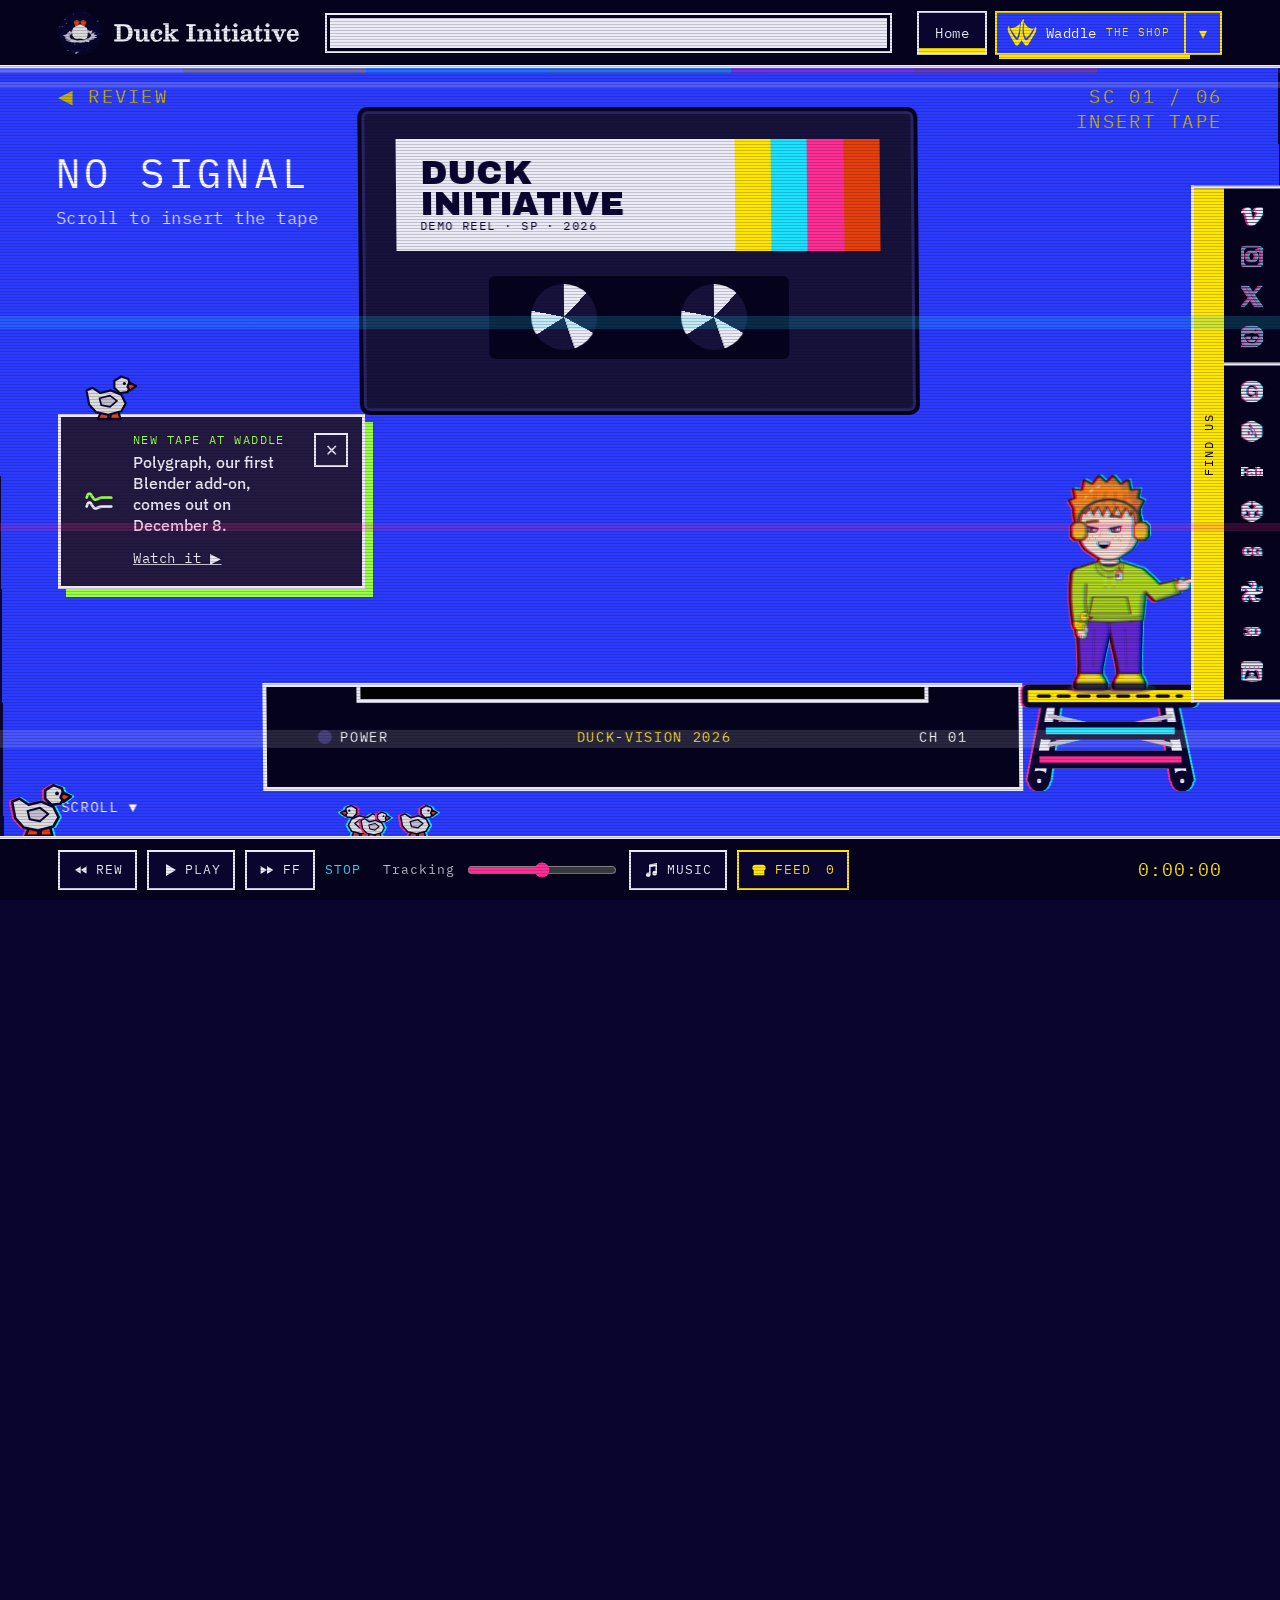
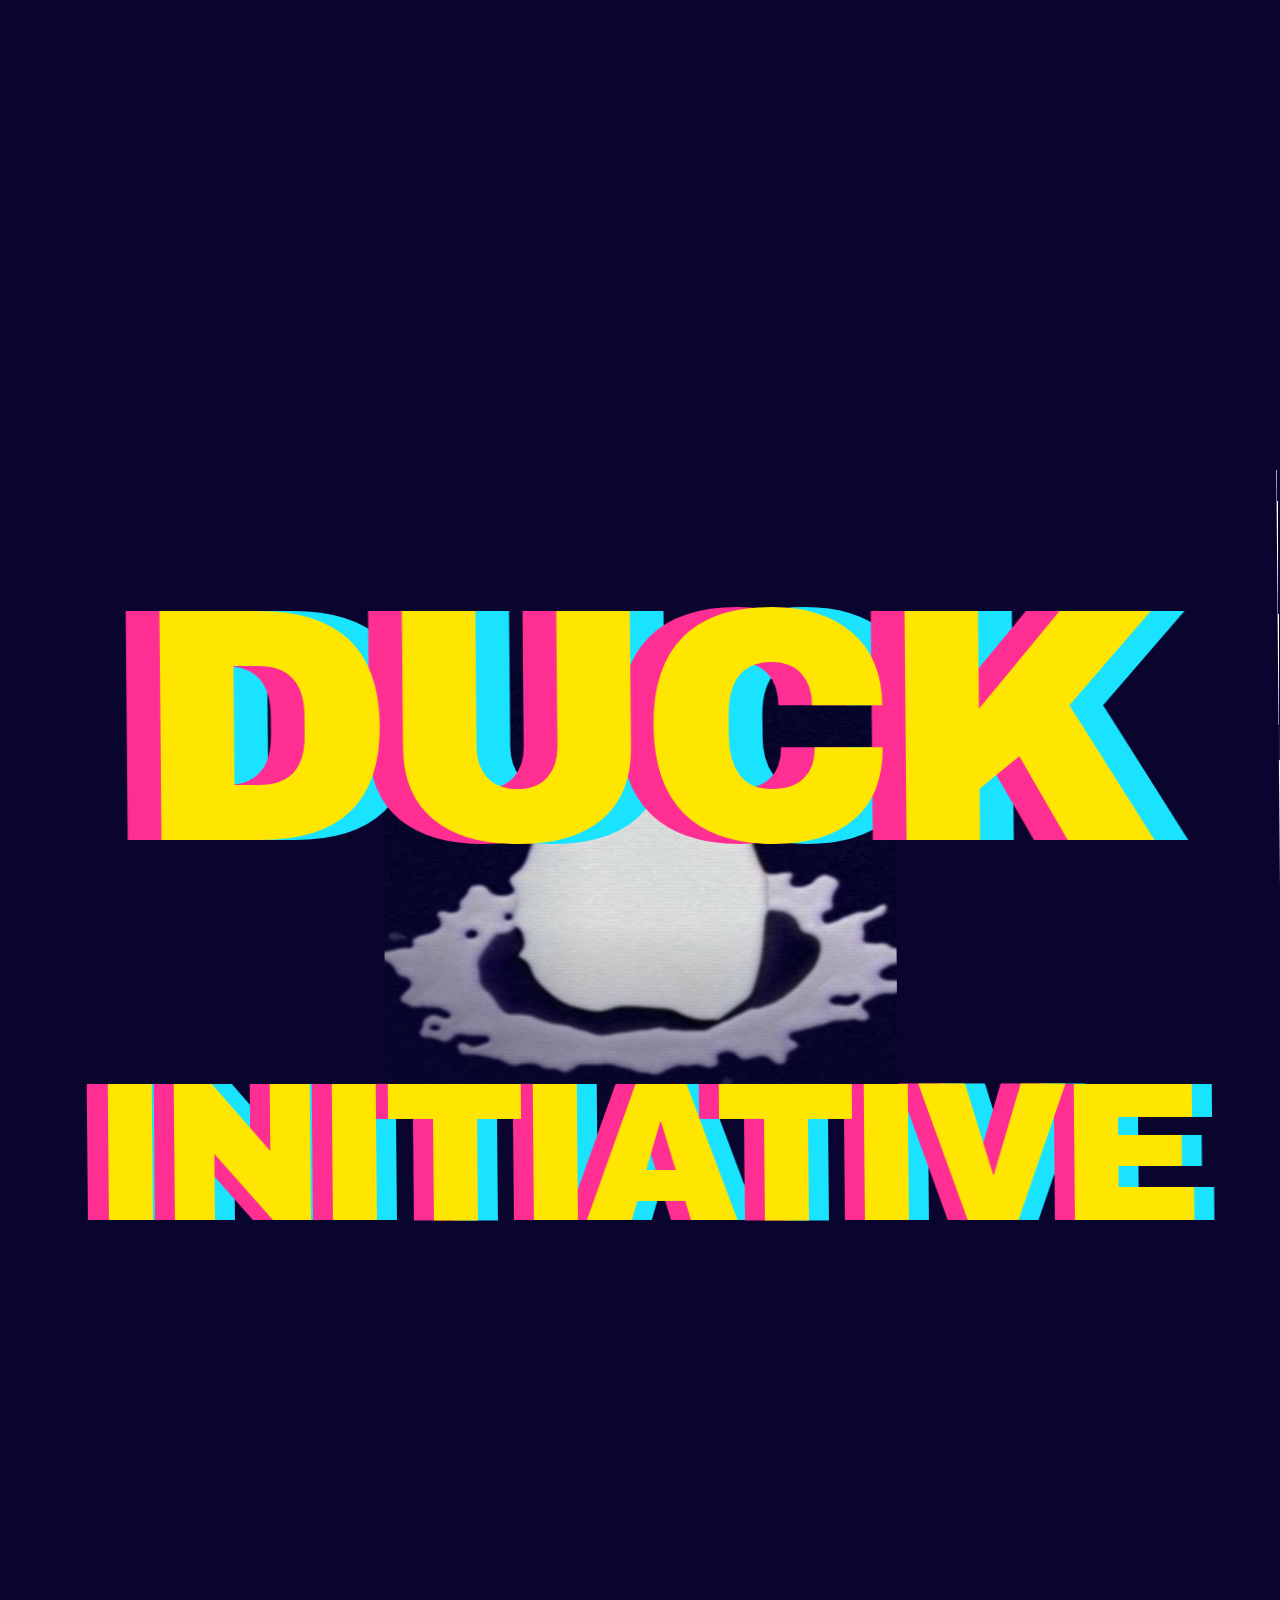
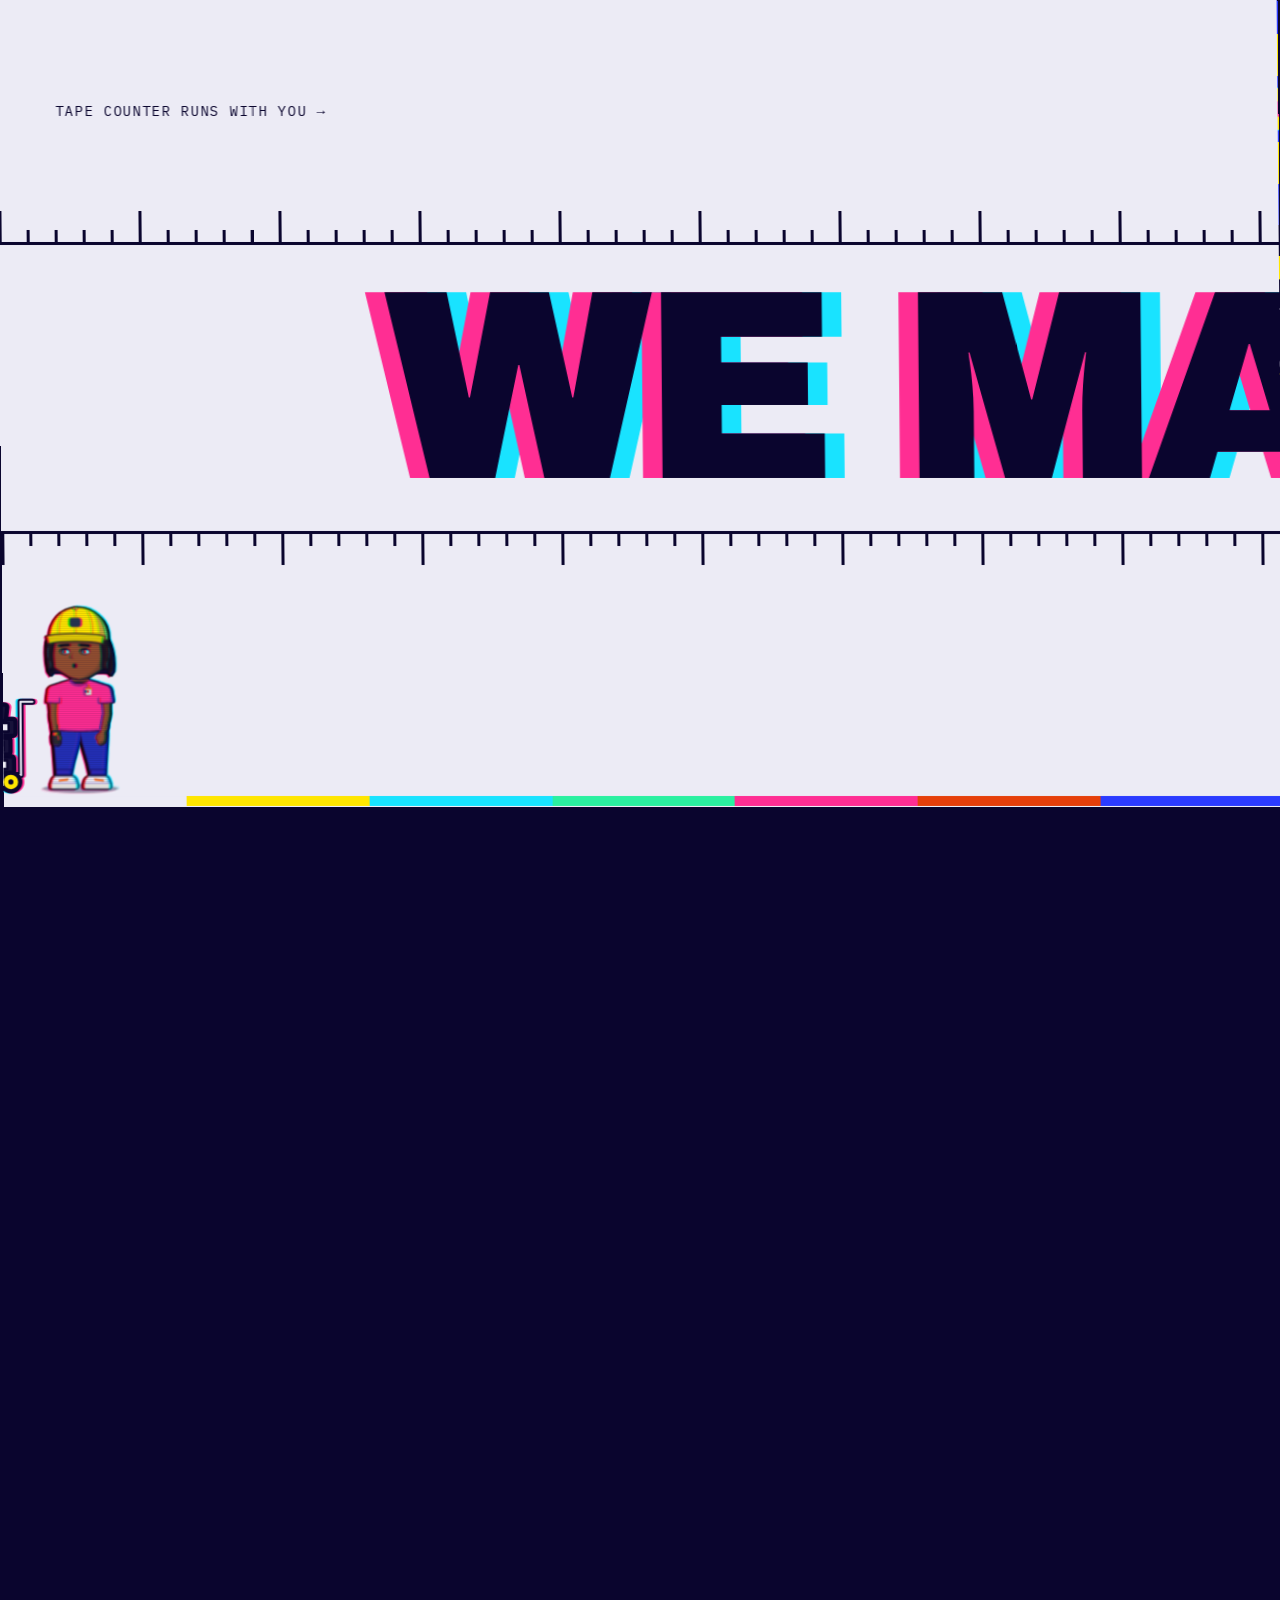
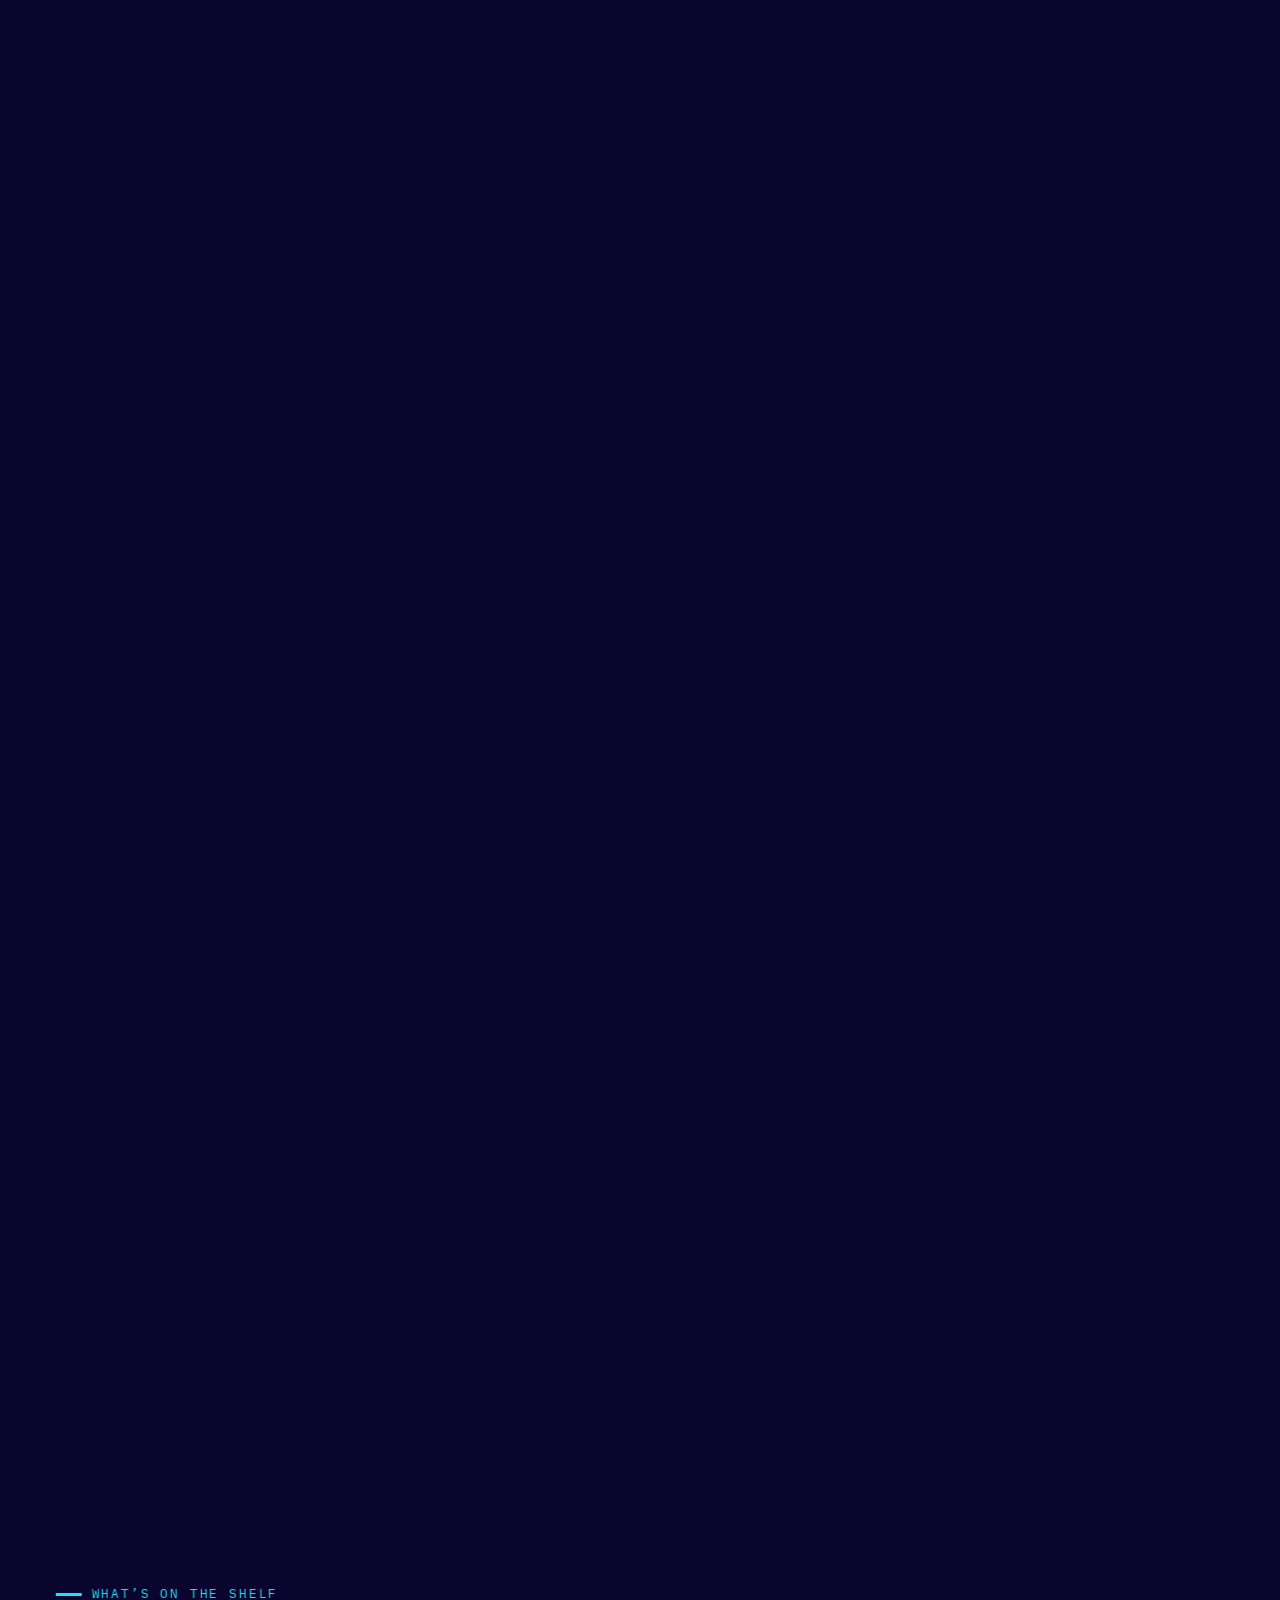
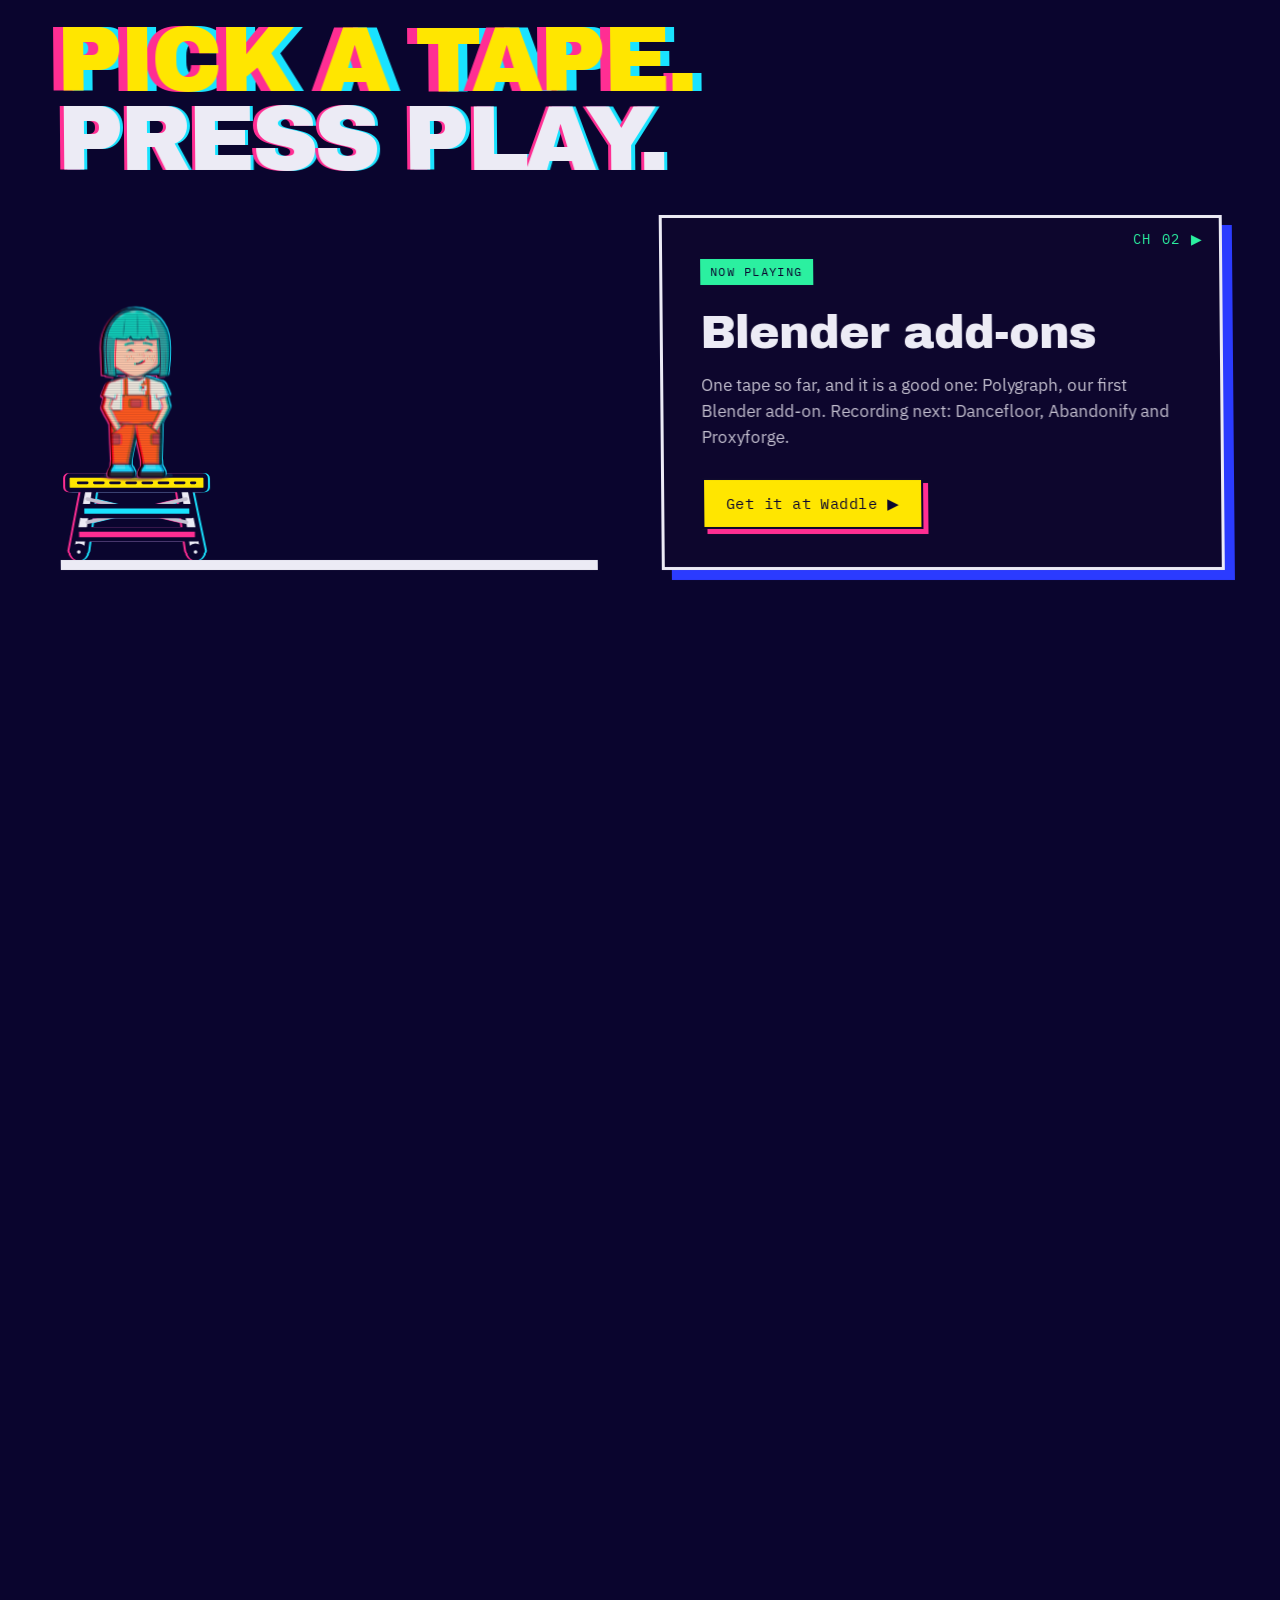
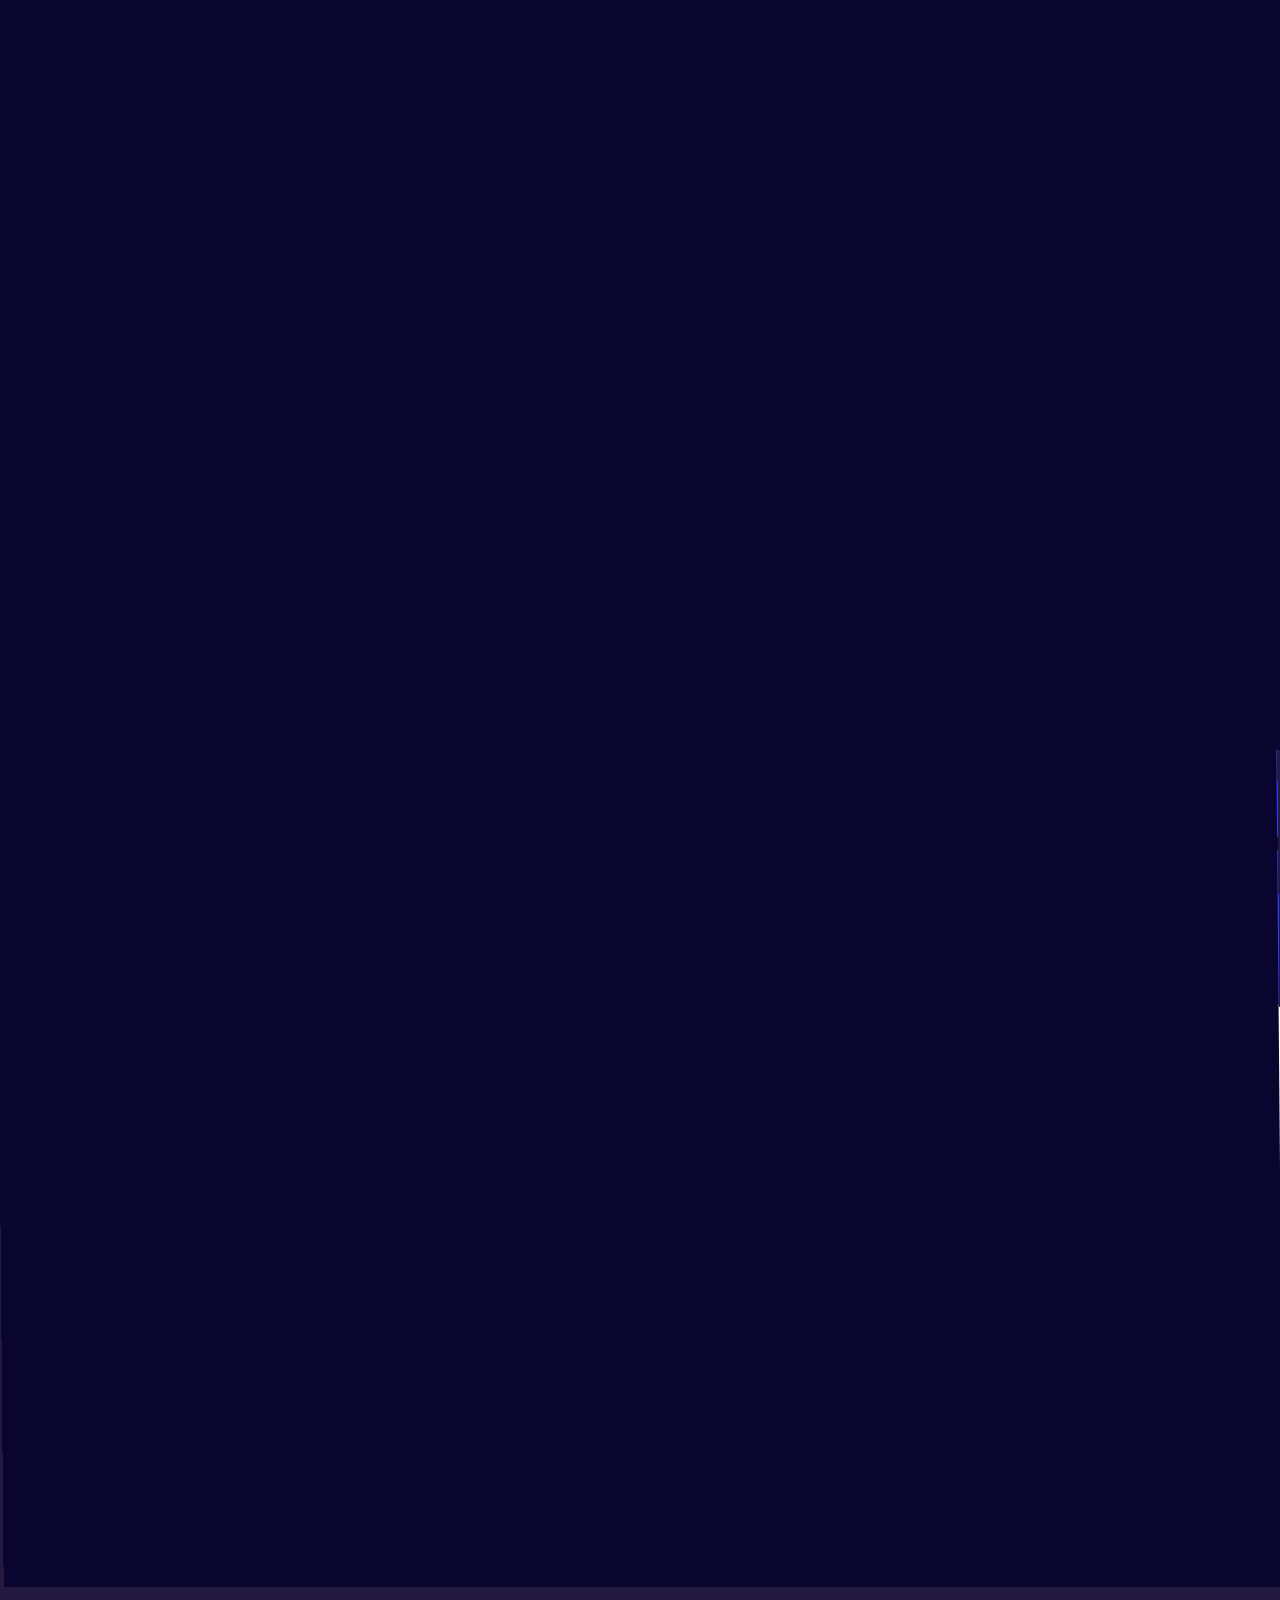
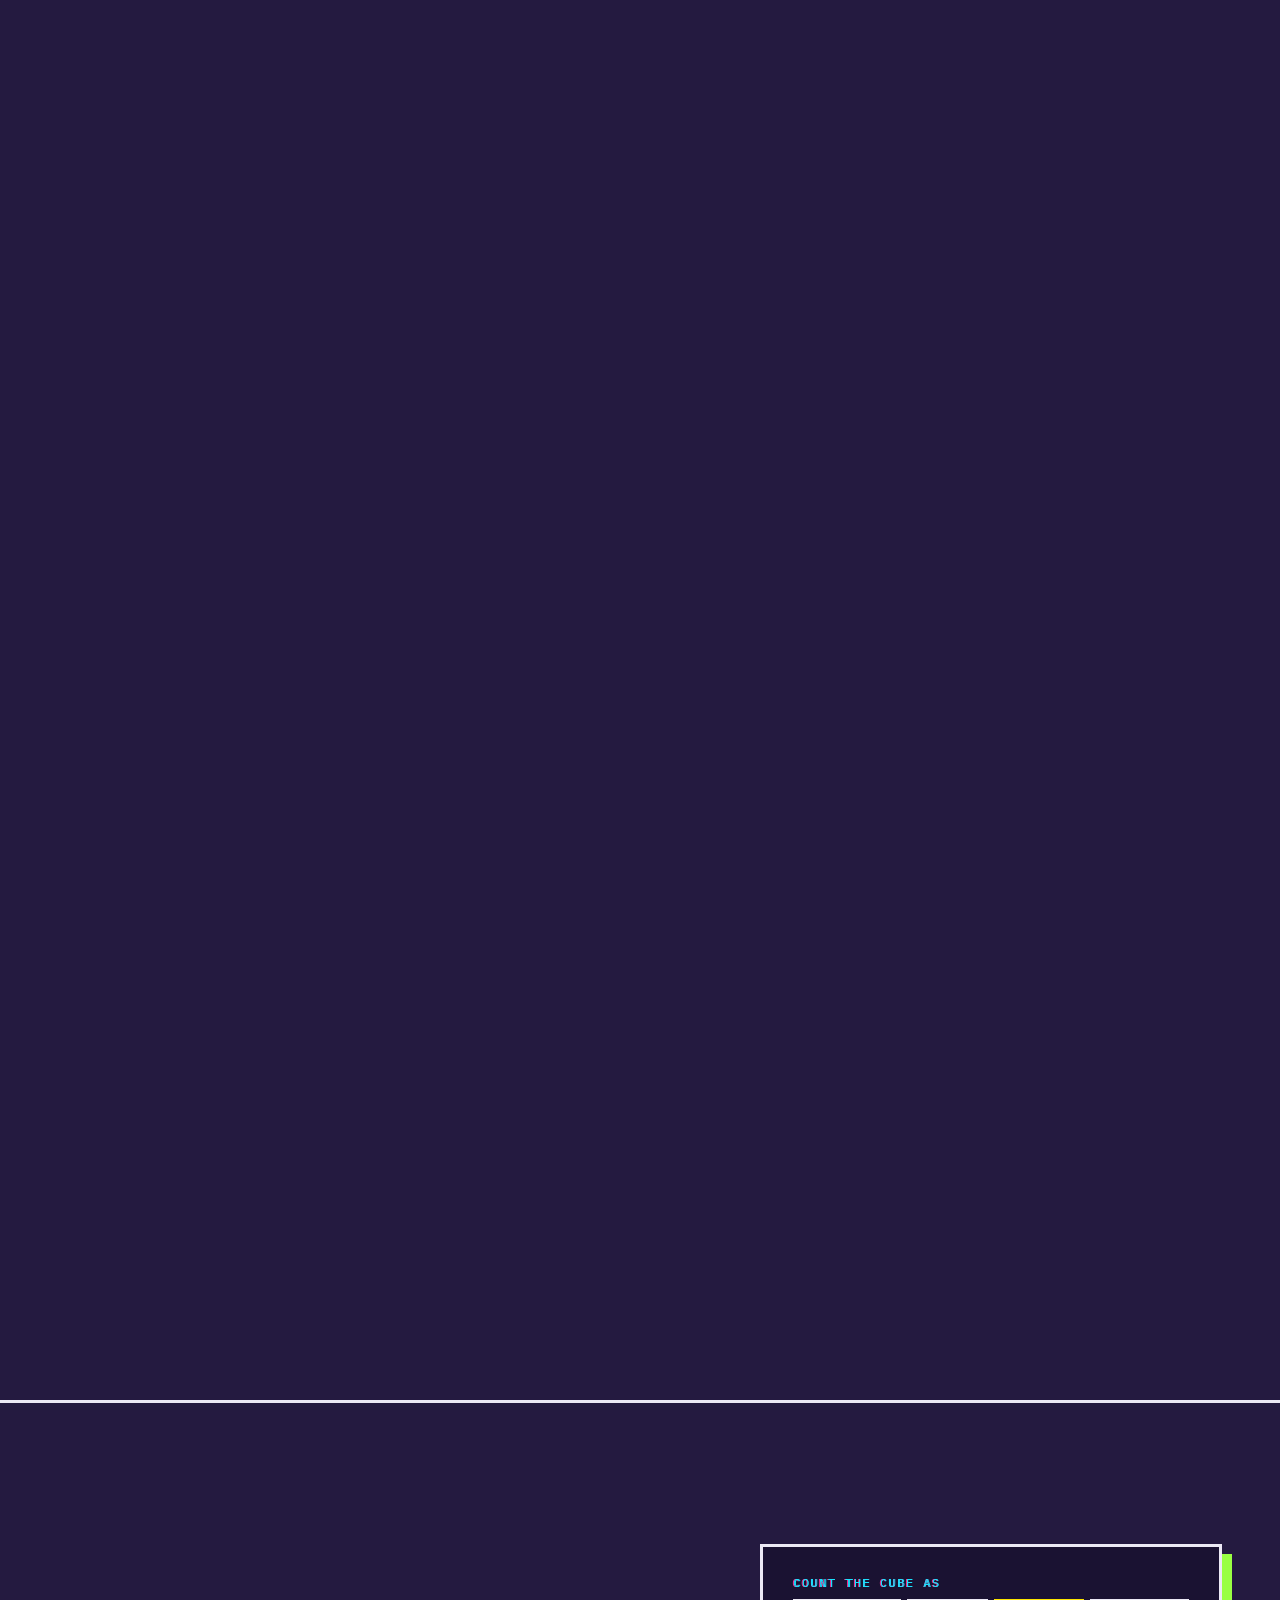
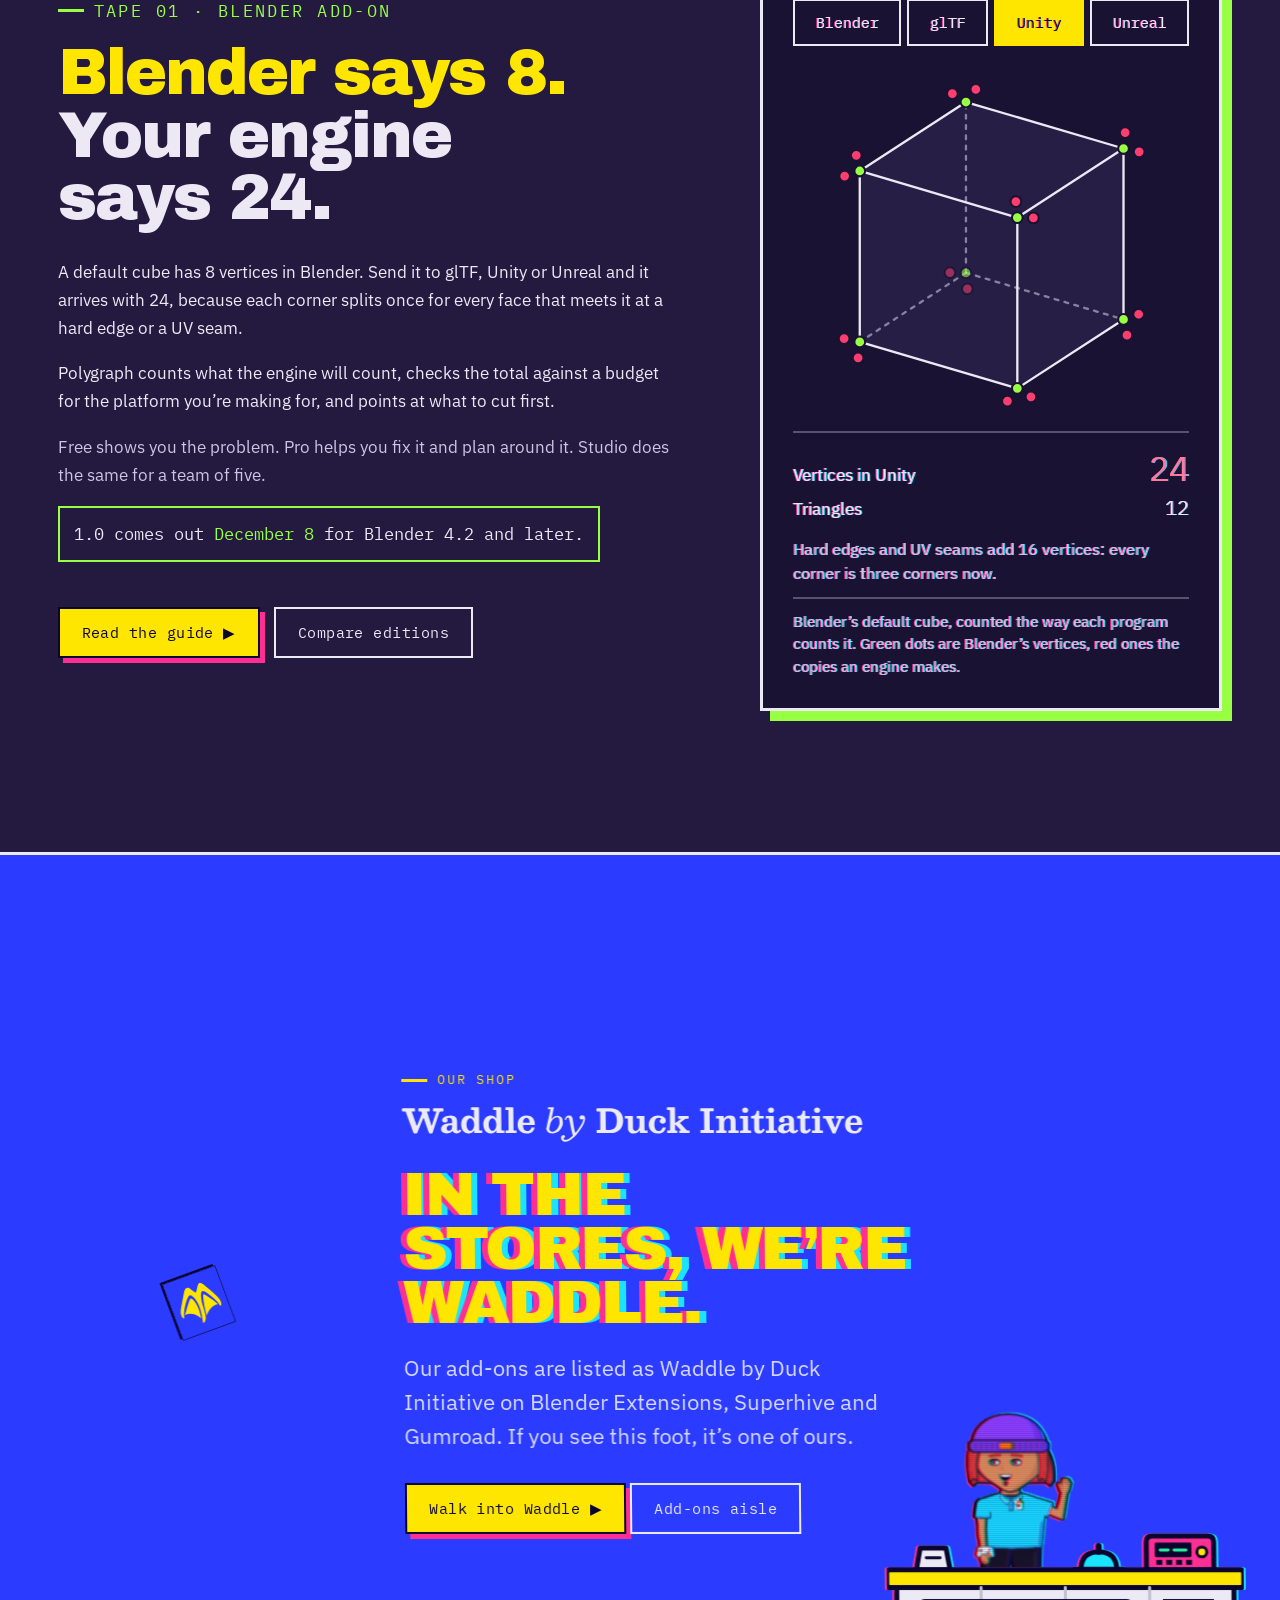
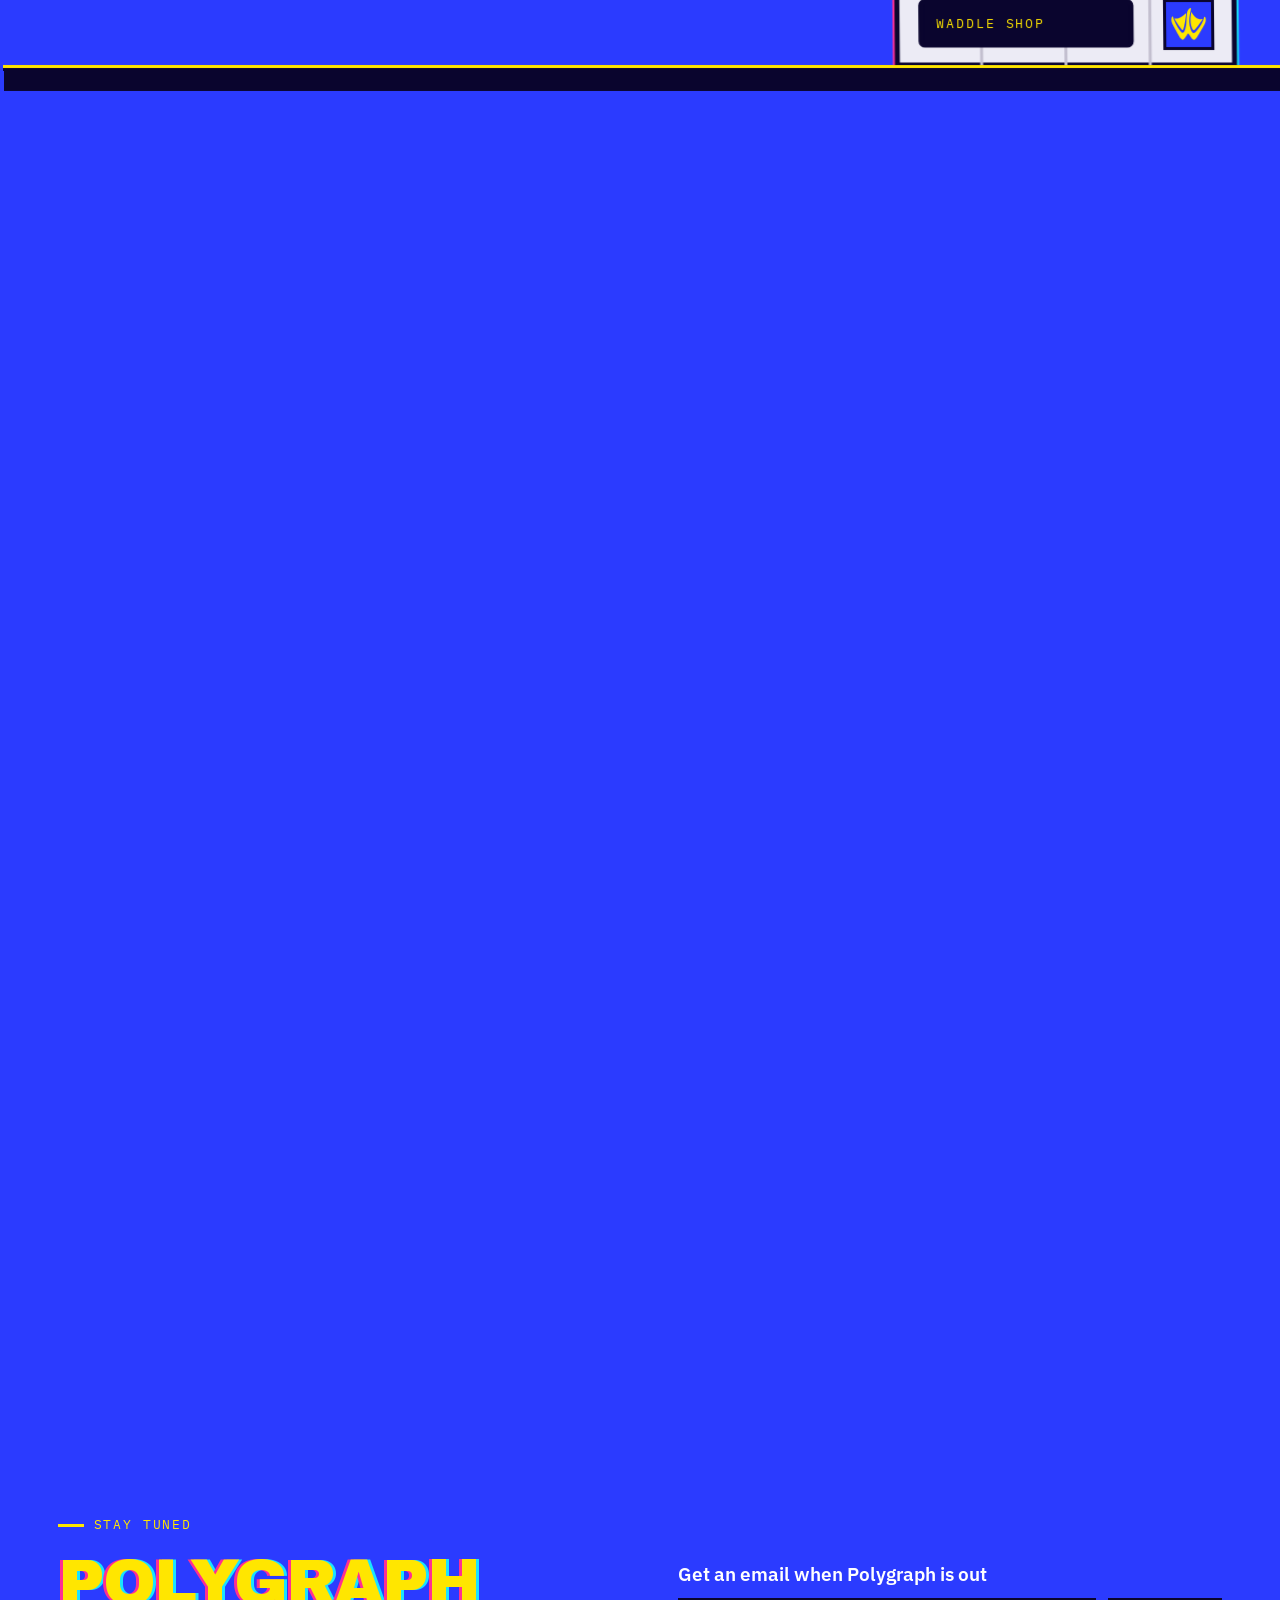
==== commit b5640703: "Add files via upload" ====
--- a/index.html
+++ b/index.html
@@ -2,12 +2,12 @@
 <html lang="en">
 <head>
 <meta charset="utf-8">
-<meta name="viewport" content="width=device-width, initial-scale=1, viewport-fit=cover">
+<meta name="viewport" content="width=device-width, initial-scale=1">
 <title>Duck Initiative · Blender add-ons</title>
 <meta name="description" content="Duck Initiative is a small studio making add-ons for Blender. The first one, Polygraph, shows the vertex count your game engine will see.">
-<link rel="icon" href="/favicon.ico" sizes="48x48">
+<link rel="icon" href="favicon.ico" sizes="48x48">
 <link rel="icon" href="img/icon-192.png" type="image/png" sizes="192x192">
-<link rel="apple-touch-icon" href="/apple-touch-icon.png">
+<link rel="apple-touch-icon" href="apple-touch-icon.png">
 <meta name="theme-color" content="#0A052E">
 <meta name="color-scheme" content="dark">
 <meta property="og:type" content="website">
@@ -21,225 +21,135 @@
 <meta property="og:image:alt" content="The Duck Initiative duck, tail up in a splash, on dark blue">
 <meta name="twitter:card" content="summary_large_image">
 <link rel="canonical" href="https://duckinitiative.com/">
-<link rel="preload" href="fonts/besley.woff2" as="font" type="font/woff2" crossorigin>
-<link rel="preload" href="fonts/plex-sans.woff2" as="font" type="font/woff2" crossorigin>
-<style>
-@font-face { font-family: "Besley"; src: url("fonts/besley.woff2") format("woff2"); font-weight: 400 900; font-style: normal; font-display: swap; }
-@font-face { font-family: "IBM Plex Sans"; src: url("fonts/plex-sans.woff2") format("woff2"); font-weight: 100 700; font-display: swap; }
-@font-face { font-family: "IBM Plex Mono"; src: url("fonts/plex-mono.woff2") format("woff2"); font-weight: 400; font-display: swap; }
-
-:root {
-  --navy: #0A052E; --navy-up: #150D44; --rule: rgba(236, 235, 245, 0.14);
-  --text: #ECEBF5; --soft: #B9B3CC; --orange: #E63A06; --orange-up: #FF5A26;
-  --paper: #F6F4FB; --card: #FFFFFF; --ink: #241A40; --ink-2: #51476F; --edge: #D5CDEF;
-  --ruling: #6B57C9; --pen: #457F13; --over: #DB2150; --grid: rgba(107, 87, 201, 0.10);
-  --serif: "Besley", Georgia, serif;
-  --sans: "IBM Plex Sans", "Segoe UI", system-ui, sans-serif;
-  --mono: "IBM Plex Mono", ui-monospace, Menlo, monospace;
-  --gutter: max(20px, env(safe-area-inset-left, 0px));
-  color-scheme: dark;
-}
-
-* { box-sizing: border-box; }
-html { scrollbar-color: #3A3168 var(--navy); scroll-behavior: smooth; }
-@media (prefers-reduced-motion: reduce) { html { scroll-behavior: auto; } }
-body { margin: 0; background: var(--navy); color: var(--text); font: 18px/1.6 var(--sans); -webkit-font-smoothing: antialiased; caret-color: var(--orange); }
-::selection { background: var(--orange); color: var(--navy); }
-a { color: inherit; text-decoration-color: var(--orange); text-decoration-thickness: 2px; text-underline-offset: 4px; }
-a:hover { color: var(--orange-up); }
-:focus-visible { outline: 2px solid var(--orange); outline-offset: 3px; border-radius: 4px; }
-h1, h2 { font-family: var(--serif); font-weight: 700; letter-spacing: -0.015em; text-wrap: balance; }
-p { text-wrap: pretty; }
-.wrap { width: 100%; max-width: 1120px; margin: 0 auto; padding-inline: var(--gutter); }
-
-.top { position: absolute; inset: 0 0 auto; z-index: 3; padding-top: env(safe-area-inset-top, 0px); }
-.top .wrap { display: flex; justify-content: flex-end; gap: 28px; padding-block: 22px; font-size: 15px; }
-.top a { text-decoration: none; color: var(--soft); text-shadow: 0 0 10px var(--navy), 0 0 3px var(--navy); }
-.top a:hover { color: var(--text); }
-
-.ident { position: relative; overflow: hidden; text-align: center; padding-bottom: 88px;
-  --low: 27.5%; --clear: clamp(56px, 6.5vw, 110px); --top: 15%; --side: 6%; }
-.screen { position: relative; max-width: 1920px; margin: 0 auto; height: clamp(300px, 38vw, 720px); overflow: hidden;
-  -webkit-mask-image: linear-gradient(to bottom, transparent, rgba(0, 0, 0, 0.3) calc(var(--top) * 0.5), #000 var(--top), #000 calc(100% - var(--clear) + 4px), transparent calc(100% - var(--clear) * 0.4)), linear-gradient(to right, transparent, #000 var(--side), #000 calc(100% - var(--side)), transparent);
-  -webkit-mask-composite: source-in;
-  mask-image: linear-gradient(to bottom, transparent, rgba(0, 0, 0, 0.3) calc(var(--top) * 0.5), #000 var(--top), #000 calc(100% - var(--clear) + 4px), transparent calc(100% - var(--clear) * 0.4)), linear-gradient(to right, transparent, #000 var(--side), #000 calc(100% - var(--side)), transparent);
-  mask-composite: intersect; }
-/* The render hangs from the splash's lowest point (--low of its height above the bottom edge),
-   so the whole ring stays above the title at every width. */
-.screen img, .screen video { position: absolute; left: 50%; bottom: 0; width: 100%; height: auto; translate: -50% calc(var(--low) - var(--clear)); }
-.screen video { aspect-ratio: 16 / 9; opacity: 0; transition: opacity 0.6s; }
-.screen video.on { opacity: 1; }
-.screen::after { content: ""; position: absolute; left: 0; right: 0; height: 9%; top: -10%; opacity: 0; pointer-events: none;
-  background: linear-gradient(transparent, rgba(236, 235, 245, 0.16) 40%, rgba(236, 235, 245, 0.05) 70%, transparent); }
-.ident h1 { position: relative; font-size: clamp(52px, min(9vw, 12vh), 104px); line-height: 0.95; margin: calc(30px - var(--clear)) 0 14px; }
-.strap { position: relative; font-size: clamp(19px, 2.2vw, 23px); color: var(--soft); margin: 0 auto; max-width: 30em; }
-.news { position: relative; margin: 34px auto 0; max-width: 32em; font-size: 18px; }
-
-.signup { position: relative; margin: 18px auto 0; max-width: 520px; text-align: left; }
-.signup label { display: block; font-weight: 500; margin-bottom: 10px; text-align: center; }
-.signup .row { display: flex; gap: 10px; }
-.signup input[type="email"] { flex: 1; min-width: 0; font: inherit; font-size: 17px; color: var(--text); background: var(--navy-up);
-  border: 1.5px solid #3D3470; border-radius: 10px; padding: 12px 15px; }
-.signup input[type="email"]::placeholder { color: #A39CC2; }
-.signup input[type="email"]:hover { border-color: #5A4F96; }
-.signup input[type="email"]:focus { border-color: var(--orange); outline: none; box-shadow: 0 0 0 3px rgba(230, 58, 6, 0.28); }
-.signup input[type="email"]:user-invalid { border-color: #FF7A88; }
-.btn { display: inline-flex; align-items: center; justify-content: center; font: 600 17px/1 var(--sans); text-decoration: none; white-space: nowrap;
-  border-radius: 10px; padding: 14px 22px; border: 1.5px solid transparent; cursor: pointer;
-  background: var(--orange); color: var(--navy); transition: background-color 0.15s, transform 0.15s; }
-.btn:hover { background: var(--orange-up); color: var(--navy); }
-.btn:active { transform: translateY(1px); }
-.fine { margin: 10px 0 0; font-size: 14.5px; color: var(--soft); text-align: center; }
-.fine a { color: var(--soft); }
-
-.pg { width: calc(100% - 2 * var(--gutter)); max-width: 1240px; margin: 0 auto; border-radius: 24px; background-color: var(--paper); color: var(--ink);
-  box-shadow: 0 40px 90px -50px rgba(185, 179, 204, 0.45);
-  background-image: linear-gradient(to right, var(--grid) 1px, transparent 1px), linear-gradient(to bottom, var(--grid) 1px, transparent 1px);
-  background-size: 24px 24px; background-position: center top; }
-.pg ::selection { background: var(--ink); color: var(--paper); }
-.pg :focus-visible { outline-color: var(--ruling); }
-.pg a { text-decoration-color: var(--ruling); }
-.pg a:hover { color: var(--ruling); }
-.pg .wrap { display: grid; grid-template-columns: minmax(0, 1.12fr) minmax(0, 1fr); gap: 56px; align-items: center; padding: 80px clamp(20px, 5vw, 60px); }
-.pg .logo { display: block; height: 34px; width: auto; margin-bottom: 30px; }
-.pg h2 { font-size: clamp(30px, 3.8vw, 46px); line-height: 1.04; margin: 0 0 22px; }
-.pg h2 span { display: block; color: var(--ruling); }
-@media (min-width: 440px) { .pg h2 span { white-space: nowrap; } }
-.pg p { margin: 0 0 16px; max-width: 34em; }
-.pg .eds { color: var(--ink-2); }
-.pg .when { font: 15px/1.5 var(--mono); color: var(--ink-2); margin-top: 24px; }
-.pg .when b { color: var(--ink); font-weight: 400; }
-.acts { display: flex; flex-wrap: wrap; gap: 12px; margin-top: 26px; }
-.pg .btn { background: var(--ink); color: var(--paper); }
-.pg .btn:hover { background: #3A2B68; color: var(--paper); }
-.pg .btn.ghost { background: transparent; color: var(--ink); border-color: var(--edge); }
-.pg .btn.ghost:hover { border-color: var(--ruling); color: var(--ink); background: var(--card); }
-
-.demo { margin: 0; }
-.engines { display: flex; border: 0; margin: 0; background: #E9E5F6; border-radius: 10px; padding: 4px; gap: 2px; }
-.engines legend { position: absolute; width: 1px; height: 1px; overflow: hidden; clip-path: inset(50%); }
-.engines label { flex: 1; position: relative; text-align: center; font-size: 15px; font-weight: 500; color: var(--ink-2); padding: 8px 4px; border-radius: 7px; cursor: pointer; user-select: none; }
-.engines input { position: absolute; opacity: 0; inset: 0; margin: 0; cursor: pointer; }
-.engines label:hover { color: var(--ink); }
-.engines label:has(input:checked) { background: var(--card); color: var(--ink); box-shadow: 0 1px 3px rgba(36, 26, 64, 0.16), 0 0 0 1px var(--edge); }
-.engines label:has(input:focus-visible) { outline: 2px solid var(--ruling); outline-offset: 1px; }
-.cube { display: block; width: 100%; max-width: 330px; height: auto; margin: 14px auto 6px; overflow: visible; }
-.cube .face { fill: rgba(107, 87, 201, 0.07); }
-.cube .edge { stroke: var(--ink); stroke-width: 1.6; stroke-linecap: round; }
-.cube .edge.back { stroke: var(--ink-2); stroke-dasharray: 3 5; opacity: 0.55; }
-.cube .v { fill: var(--pen); stroke: var(--paper); stroke-width: 1.6; transform: translate(0, 0); transition: transform 0.55s cubic-bezier(0.16, 1, 0.3, 1), opacity 0.3s; }
-.cube .v.extra { fill: var(--over); opacity: 0; }
-.cube .corner.back { opacity: 0.5; }
-.demo.split .cube .v.extra { transform: translate(var(--dx), var(--dy)); }
-.demo.split .cube .v.extra { opacity: 1; }
-.readout { border-top: 1px solid var(--edge); padding-top: 12px; font-size: 15.5px; }
-.readout .r { display: flex; justify-content: space-between; gap: 12px; padding: 3px 0; }
-.readout .n { font: 500 15.5px var(--mono); font-variant-numeric: tabular-nums; }
-.readout .main .n { color: var(--pen); }
-.demo.split .readout .main .n { color: #C2183F; }
-.readout .cut { margin: 8px 0 0; color: var(--ink-2); font-size: 14.5px; min-height: 2.9em; }
-.demo figcaption { margin-top: 10px; font-size: 13.5px; color: var(--ink-2); }
-
-.waddle .wrap { display: grid; grid-template-columns: 132px minmax(0, 1fr); gap: 36px; align-items: center; padding-block: 92px 40px; }
-.waddle svg { width: 132px; height: 132px; border-radius: 26px; display: block; }
-.waddle h2 { font-size: clamp(30px, 3.6vw, 42px); line-height: 1.1; margin: 0 0 10px; }
-.waddle p { margin: 0; max-width: 36em; color: var(--soft); }
-
-.contact .wrap { padding-block: 56px 96px; }
-.contact h2 { font-size: clamp(30px, 3.6vw, 42px); line-height: 1.1; margin: 0 0 26px; }
-.contact dl { display: grid; grid-auto-flow: column; grid-auto-columns: minmax(0, 1fr); gap: 0; margin: 0; border-top: 1px solid var(--rule); }
-.contact dl > div { padding: 20px 24px 6px 0; }
-.contact dl > div + div { padding-left: 24px; border-left: 1px solid var(--rule); }
-.contact dt { color: var(--soft); font-size: 15px; margin-bottom: 6px; }
-.contact dd { margin: 0; font-size: 18px; overflow-wrap: anywhere; }
-
-footer { font-size: 15px; color: var(--soft); }
-footer .wrap { border-top: 1px solid var(--rule); margin-top: 40px; }
-footer .wrap { display: grid; grid-template-columns: minmax(0, 1.2fr) minmax(0, 1fr); gap: 48px; padding-block: 44px calc(44px + env(safe-area-inset-bottom, 0px)); }
-footer h2 { font: 600 15px var(--sans); letter-spacing: 0; color: var(--text); margin: 0 0 8px; }
-footer p { margin: 0 0 12px; max-width: 40em; }
-footer nav { display: flex; flex-wrap: wrap; gap: 8px 22px; margin-bottom: 14px; }
-footer nav a { color: var(--text); }
-.endcard { text-align: center; padding: 64px var(--gutter) 8px; }
-.endcard img { width: 96px; height: 96px; display: block; margin: 0 auto 12px; }
-.endcard p { font: 700 26px/1 var(--serif); letter-spacing: -0.01em; color: var(--text); margin: 0 auto; max-width: none; }
-
-@media (prefers-reduced-motion: no-preference) {
-  .js .screen img { animation: tracking 1.1s steps(1, end) both; }
-  .js .screen::after { animation: roll 1.15s cubic-bezier(0.3, 0.1, 0.3, 1) 0.05s both; }
-}
-@keyframes tracking {
-  0% { transform: translateX(-7px); filter: blur(2.5px) saturate(1.6); }
-  9% { transform: translateX(5px); filter: blur(1.5px) saturate(1.4); }
-  18% { transform: translateX(-3px); filter: blur(1px) saturate(1.2); }
-  30% { transform: translateX(2px); filter: blur(0.5px); }
-  44% { transform: translateX(-1px); filter: none; }
-  58%, 100% { transform: none; filter: none; }
-}
-@keyframes roll { 0% { top: -10%; opacity: 1; } 80% { opacity: 1; } 100% { top: 100%; opacity: 0; } }
-
-@media (max-width: 880px) {
-  .pg .wrap { grid-template-columns: minmax(0, 1fr); gap: 36px; padding-block: 72px; }
-  .contact dl { grid-auto-flow: row; grid-template-columns: minmax(0, 1fr); }
-  .contact dl > div, .contact dl > div + div { padding: 16px 0 10px; border-left: 0; }
-  .contact dl > div + div { border-top: 1px solid var(--rule); }
-  footer .wrap { grid-template-columns: minmax(0, 1fr); gap: 28px; }
-}
-/* Phones get the square render, which starts behind the nav. */
-@media (max-width: 640px) {
-  .ident { --low: 27%; --clear: 46px; --top: 88px; --side: 8%; }
-  .screen { height: calc(env(safe-area-inset-top, 0px) + 90px + 54vw + var(--clear)); }
-}
-@media (max-width: 560px) {
-  body { font-size: 17px; }
-  .top .wrap { justify-content: center; gap: 22px; }
-  .ident { padding-bottom: 68px; }
-  .signup .row { flex-direction: column; }
-  .waddle .wrap { grid-template-columns: minmax(0, 1fr); gap: 20px; padding-top: 72px; }
-  .waddle svg { width: 76px; height: 76px; border-radius: 17px; }
-  .acts .btn { flex: 1 1 100%; }
-  .pg { border-radius: 18px; }
-  .engines label { font-size: 14px; }
-}
-</style>
+<link rel="preload" href="assets/fonts/archivo-black.woff2" as="font" type="font/woff2" crossorigin>
+<link rel="preload" href="assets/fonts/plex-sans.woff2" as="font" type="font/woff2" crossorigin>
+<link rel="preload" href="assets/fonts/plex-mono.woff2" as="font" type="font/woff2" crossorigin>
+<script type="application/ld+json">{"@context":"https://schema.org","@graph":[{"@type":"Organization","@id":"https://duckinitiative.com/#org","name":"Duck Initiative","url":"https://duckinitiative.com/","logo":{"@type":"ImageObject","url":"https://duckinitiative.com/img/duck-512.png","width":512,"height":512},"description":"A small studio making add-ons for Blender. Its add-ons are sold under the label Waddle by Duck Initiative.","email":"hello@duckinitiative.com","brand":{"@type":"Brand","@id":"https://duckinitiative.com/#waddle","name":"Waddle by Duck Initiative","url":"https://duckinitiative.com/waddle.html"},"contactPoint":[{"@type":"ContactPoint","contactType":"customer support","email":"support@duckinitiative.com","availableLanguage":"en"},{"@type":"ContactPoint","contactType":"press","email":"hello@duckinitiative.com","availableLanguage":"en"}],"sameAs":["https://waddlebyduck.gumroad.com/"]},{"@type":"WebSite","@id":"https://duckinitiative.com/#site","url":"https://duckinitiative.com/","name":"Duck Initiative","inLanguage":"en","publisher":{"@id":"https://duckinitiative.com/#org"}},{"@type":"WebPage","@id":"https://duckinitiative.com/#page","url":"https://duckinitiative.com/","name":"Duck Initiative · Blender add-ons","isPartOf":{"@id":"https://duckinitiative.com/#site"},"about":{"@id":"https://duckinitiative.com/#org"},"mainEntity":{"@id":"https://duckinitiative.com/polygraph/#software"},"inLanguage":"en"},{"@type":"SoftwareApplication","@id":"https://duckinitiative.com/polygraph/#software","name":"Polygraph","description":"Polygraph is a Blender add-on that shows the vertex count your game engine will really get, checks it against a real platform budget, and tells you what to cut first.","url":"https://duckinitiative.com/polygraph/","image":"https://duckinitiative.com/polygraph/og.png","applicationCategory":"DesignApplication","applicationSubCategory":"Blender add-on","operatingSystem":"Windows, macOS, Linux","softwareRequirements":"Blender 4.2 or later","softwareVersion":"1.0.0","datePublished":"2026-12-08","license":"https://www.gnu.org/licenses/gpl-3.0.html","softwareHelp":{"@type":"CreativeWork","url":"https://duckinitiative.com/polygraph/"},"releaseNotes":"https://duckinitiative.com/polygraph/#changes","author":{"@id":"https://duckinitiative.com/#org"},"publisher":{"@id":"https://duckinitiative.com/#org"},"brand":{"@id":"https://duckinitiative.com/#waddle"},"featureList":["Engine vertex counts for glTF, Unity and Unreal Engine","A verdict against 32 platform budgets, or limits you type in","21 mesh checks","Where to Cut: the changes that would save the most","What If, edit receipts and snapshots (Pro)","In Camera and Pixel Preview (Pro)","HTML, JSON, CSV and Markdown reports","Command line check with JUnit results and a Python API (Studio)"],"offers":[{"@type":"Offer","name":"Polygraph Free","price":"0","priceCurrency":"USD","url":"https://waddlebyduck.gumroad.com/l/polygraph-free","availabilityStarts":"2026-12-08","seller":{"@id":"https://duckinitiative.com/#org"}},{"@type":"Offer","name":"Polygraph Pro","price":"19","priceCurrency":"USD","url":"https://waddlebyduck.gumroad.com/l/polygraph","availabilityStarts":"2026-12-08","seller":{"@id":"https://duckinitiative.com/#org"},"description":"For one person. $25 from January 12, 2027.","priceValidUntil":"2027-01-11"},{"@type":"Offer","name":"Polygraph Studio","price":"249","priceCurrency":"USD","url":"https://waddlebyduck.gumroad.com/l/polygraph","availabilityStarts":"2026-12-08","seller":{"@id":"https://duckinitiative.com/#org"},"description":"For a team of five. $329 from January 12, 2027.","priceValidUntil":"2027-01-11"}]}]}</script>
+<link rel="stylesheet" href="assets/css/site.css">
+<link rel="stylesheet" href="assets/css/story.css">
+<link rel="stylesheet" href="assets/css/extras.css">
 </head>
-<body>
-<header class="top"><nav class="wrap" aria-label="Site"><a href="#polygraph">Polygraph</a><a href="#news">Newsletter</a><a href="#contact">Contact</a></nav></header>
-
+<body data-no-boot data-page="home" data-notify>
 <main>
-<section class="ident">
-<div class="screen"><picture><source media="(max-width: 640px)" srcset="img/duck-512.png" width="512" height="512"><img src="img/duck-hero.jpg" width="1920" height="1080" alt="The Duck Initiative duck, diving head first into dark water, orange feet in the air"></picture></div>
-<div class="wrap">
-<h1>Duck Initiative</h1>
-<p class="strap">A small studio making add-ons for Blender.</p>
-<p class="news" data-after="Our first, Polygraph, is out now.">Our first, Polygraph, comes out on December&nbsp;8.</p>
-<form class="signup" id="news" action="https://buttondown.com/api/emails/embed-subscribe/duckinitiative" method="post">
-<label for="email" data-after="Get an email when we ship something new">Get an email when Polygraph is out</label>
-<div class="row"><input type="email" id="email" name="email" required autocomplete="email" spellcheck="false" placeholder="you@example.com"><input type="hidden" name="embed" value="1"><button class="btn" type="submit">Sign up</button></div>
-<p class="fine">Only release news, a few times a year. <a href="#privacy">Where your address goes</a></p>
-</form>
-</div>
-</section>
-
-<section class="pg" id="polygraph" aria-labelledby="pg-title">
-<div class="wrap">
-<div>
-<svg class="logo" role="img" aria-label="Polygraph" xmlns="http://www.w3.org/2000/svg" viewBox="-4.81 -78.8 598.825 104.8"><title>Polygraph</title><path style="fill: var(--pen)" d="M0.114 -48.241Q2.495 -58.955 5.405 -63.843Q10.004 -71.569 18.172 -71.569Q23.047 -71.569 27.697 -65.984Q29.854 -63.393 34.025 -56.694Q42.43 -43.194 45.895 -43.194Q49.82 -43.194 58.134 -46.828Q69.969 -52 77.858 -52H122.215Q124.204 -52 125.609 -50.594Q127.015 -49.188 127.015 -47.2Q127.015 -45.212 125.609 -43.806Q124.204 -42.4 122.215 -42.4H77.858Q71.975 -42.4 61.978 -38.031Q51.826 -33.594 45.895 -33.594Q39.649 -33.594 33.787 -40.266Q30.896 -43.555 25.875 -51.62Q19.432 -61.969 18.172 -61.969Q15.461 -61.969 13.654 -58.933Q11.532 -55.368 9.486 -46.159Q9.054 -44.218 7.377 -43.15Q5.7 -42.083 3.759 -42.514Q1.818 -42.946 0.75 -44.623Q-0.317 -46.3 0.114 -48.241Z"/><path style="fill: var(--ink)" d="M0.114 -5.841Q2.495 -16.555 5.405 -21.443Q10.004 -29.169 18.172 -29.169Q23.047 -29.169 27.697 -23.584Q29.854 -20.993 34.025 -14.294Q42.43 -0.794 45.895 -0.794Q49.82 -0.794 58.134 -4.428Q69.969 -9.6 77.858 -9.6H122.215Q124.204 -9.6 125.609 -8.194Q127.015 -6.788 127.015 -4.8Q127.015 -2.812 125.609 -1.406Q124.204 0 122.215 0H77.858Q71.975 0 61.978 4.369Q51.826 8.806 45.895 8.806Q39.649 8.806 33.787 2.134Q30.896 -1.156 25.875 -9.22Q19.432 -19.569 18.172 -19.569Q15.461 -19.569 13.654 -16.533Q11.532 -12.968 9.486 -3.759Q9.054 -1.818 7.377 -0.75Q5.7 0.317 3.759 -0.114Q1.818 -0.546 0.75 -2.223Q-0.317 -3.9 0.114 -5.841Z"/><path style="fill: var(--ink)" d="M157.02 20V-52H167.92V-43.4H168.42Q170.02 -48.1 173.92 -50.65Q177.82 -53.2 183.02 -53.2Q189.62 -53.2 194.22 -49.95Q198.82 -46.7 201.27 -40.65Q203.72 -34.6 203.72 -26Q203.72 -17.5 201.27 -11.4Q198.82 -5.3 194.22 -2.05Q189.62 1.2 183.02 1.2Q177.82 1.2 174.02 -1.4Q170.22 -4 168.42 -8.6H167.92V20ZM179.72 -8Q185.42 -8 188.82 -11.75Q192.22 -15.5 192.22 -21.5V-30.5Q192.22 -36.5 188.82 -40.2Q185.42 -43.9 179.72 -43.9Q176.42 -43.9 173.77 -42.8Q171.12 -41.7 169.52 -39.7Q167.92 -37.7 167.92 -35V-17.4Q167.92 -14.4 169.52 -12.35Q171.12 -10.3 173.77 -9.15Q176.42 -8 179.72 -8Z M235.52 1.2Q228.22 1.2 222.87 -2.15Q217.52 -5.5 214.57 -11.6Q211.62 -17.7 211.62 -26Q211.62 -34.3 214.57 -40.4Q217.52 -46.5 222.87 -49.85Q228.22 -53.2 235.52 -53.2Q242.72 -53.2 248.07 -49.85Q253.42 -46.5 256.37 -40.4Q259.32 -34.3 259.32 -26Q259.32 -17.7 256.37 -11.6Q253.42 -5.5 248.07 -2.15Q242.72 1.2 235.52 1.2ZM235.52 -7.9Q241.12 -7.9 244.47 -11.35Q247.82 -14.8 247.82 -21.6V-30.4Q247.82 -37.2 244.47 -40.65Q241.12 -44.1 235.52 -44.1Q230.02 -44.1 226.57 -40.65Q223.12 -37.2 223.12 -30.4V-21.6Q223.12 -14.8 226.57 -11.35Q230.02 -7.9 235.52 -7.9Z M288.52 0H281.62Q276.02 0 273.22 -2.95Q270.42 -5.9 270.42 -10.9V-74H281.32V-8.9H288.52Z M318.62 -21.4 329.02 -52H339.52L317.62 10.3Q316.42 13.8 314.77 15.95Q313.12 18.1 310.57 19.05Q308.02 20 303.92 20H297.62V11.1H306.42L309.42 2.3L290.52 -52H301.42L311.82 -21.4L314.82 -10.1H315.32Z M390.62 4.9Q390.62 10.3 387.87 13.95Q385.12 17.6 379.32 19.4Q373.52 21.2 364.12 21.2Q355.72 21.2 350.47 19.7Q345.22 18.2 342.87 15.4Q340.52 12.6 340.52 8.7Q340.52 4.4 342.87 1.95Q345.22 -0.5 349.42 -1.3V-2.4Q346.52 -3.3 345.02 -5.4Q343.52 -7.5 343.52 -10.4Q343.52 -14.4 346.27 -16.55Q349.02 -18.7 352.82 -19.6V-20Q348.12 -22.2 345.67 -26.2Q343.22 -30.2 343.22 -35.4Q343.22 -40.7 345.67 -44.7Q348.12 -48.7 352.77 -50.95Q357.42 -53.2 363.92 -53.2Q366.62 -53.2 368.97 -52.8Q371.32 -52.4 373.42 -51.6V-53Q373.42 -56.5 375.12 -58.4Q376.82 -60.3 380.22 -60.3H388.12V-51.6H377.62V-49.5Q381.12 -47.1 382.97 -43.5Q384.82 -39.9 384.82 -35.4Q384.82 -30.2 382.37 -26.2Q379.92 -22.2 375.27 -20Q370.62 -17.8 364.02 -17.8Q362.12 -17.8 360.37 -18Q358.62 -18.2 357.22 -18.6Q355.32 -17.9 353.82 -16.65Q352.32 -15.4 352.32 -13.4Q352.32 -11.3 354.17 -10.4Q356.02 -9.5 359.52 -9.5H372.32Q381.92 -9.5 386.27 -5.7Q390.62 -1.9 390.62 4.9ZM380.42 6.1Q380.42 3.3 378.27 1.75Q376.12 0.2 370.82 0.2H353.22Q351.42 1.2 350.57 2.75Q349.72 4.3 349.72 6.2Q349.72 9.3 352.22 11.3Q354.72 13.3 360.82 13.3H367.62Q374.02 13.3 377.22 11.5Q380.42 9.7 380.42 6.1ZM364.02 -25.6Q368.82 -25.6 371.47 -27.8Q374.12 -30 374.12 -34.4V-36.5Q374.12 -40.9 371.47 -43.1Q368.82 -45.3 364.02 -45.3Q359.22 -45.3 356.57 -43.1Q353.92 -40.9 353.92 -36.5V-34.4Q353.92 -30 356.57 -27.8Q359.22 -25.6 364.02 -25.6Z M408.62 0H397.72V-52H408.62V-41.7H409.12Q409.92 -44.3 411.67 -46.65Q413.42 -49 416.32 -50.5Q419.22 -52 423.42 -52H426.32V-41.5H422.02Q417.72 -41.5 414.72 -40.5Q411.72 -39.5 410.17 -37.7Q408.62 -35.9 408.62 -33.2Z M478.42 0H472.32Q469.32 0 467.17 -1.35Q465.02 -2.7 463.92 -5.2Q463.22 -6.8 463.02 -8.7H462.42Q460.92 -3.9 456.92 -1.35Q452.92 1.2 447.22 1.2Q439.22 1.2 434.82 -3Q430.42 -7.2 430.42 -14.3Q430.42 -19.5 432.97 -22.95Q435.52 -26.4 440.42 -28.15Q445.32 -29.9 452.62 -29.9H462.02V-34.3Q462.02 -39 459.42 -41.65Q456.82 -44.3 451.32 -44.3Q446.82 -44.3 443.87 -42.25Q440.92 -40.2 438.92 -37.2L432.42 -43.1Q435.02 -47.5 439.77 -50.35Q444.52 -53.2 452.02 -53.2Q462.02 -53.2 467.47 -48.45Q472.92 -43.7 472.92 -35V-8.9H478.42ZM462.02 -22.9H452.82Q447.12 -22.9 444.32 -21.1Q441.52 -19.3 441.52 -15.9V-14.1Q441.52 -10.7 443.92 -8.9Q446.32 -7.1 450.32 -7.1Q453.72 -7.1 456.32 -8.1Q458.92 -9.1 460.47 -11Q462.02 -12.9 462.02 -15.4Z M488.12 20V-52H499.02V-43.4H499.52Q501.12 -48.1 505.02 -50.65Q508.92 -53.2 514.12 -53.2Q520.72 -53.2 525.32 -49.95Q529.92 -46.7 532.37 -40.65Q534.82 -34.6 534.82 -26Q534.82 -17.5 532.37 -11.4Q529.92 -5.3 525.32 -2.05Q520.72 1.2 514.12 1.2Q508.92 1.2 505.12 -1.4Q501.32 -4 499.52 -8.6H499.02V20ZM510.82 -8Q516.52 -8 519.92 -11.75Q523.32 -15.5 523.32 -21.5V-30.5Q523.32 -36.5 519.92 -40.2Q516.52 -43.9 510.82 -43.9Q507.52 -43.9 504.87 -42.8Q502.22 -41.7 500.62 -39.7Q499.02 -37.7 499.02 -35V-17.4Q499.02 -14.4 500.62 -12.35Q502.22 -10.3 504.87 -9.15Q507.52 -8 510.82 -8Z M546.32 0V-74H557.22V-43.4H557.72Q559.42 -47.6 562.87 -50.4Q566.32 -53.2 572.32 -53.2Q580.32 -53.2 584.77 -47.9Q589.22 -42.6 589.22 -33V0H578.32V-31.7Q578.32 -37.8 575.97 -40.85Q573.62 -43.9 568.52 -43.9Q565.62 -43.9 563.07 -42.95Q560.52 -42 558.87 -40Q557.22 -38 557.22 -35V0Z"/></svg>
-<h2 id="pg-title">Blender says 8. <span>Your engine says 24.</span></h2>
-<p>A default cube has 8 vertices in Blender. Send it to glTF, Unity or Unreal and it arrives with 24, because each corner splits once for every face that meets it at a hard edge or a UV seam.</p>
-<p>Polygraph counts what the engine will count, checks the total against a budget for the platform you’re making for, and points at what to cut first.</p>
-<p class="eds">Free shows you the problem. Pro helps you fix it and plan around it. Studio does the same for a team of five.</p>
-<p class="when" data-after="1.0 is out now for Blender 4.2 and later.">1.0 comes out <b>December 8</b> for Blender 4.2 and later.</p>
-<div class="acts"><a class="btn" href="/polygraph/">Read the guide</a><a class="btn ghost" href="/polygraph/#editions">Compare editions</a></div>
-</div>
-<figure class="demo split" id="demo">
-<fieldset class="engines"><legend>Count the cube as</legend>
-<label><input type="radio" name="engine" value="blender">Blender</label>
-<label><input type="radio" name="engine" value="glTF">glTF</label>
-<label><input type="radio" name="engine" value="Unity" checked>Unity</label>
-<label><input type="radio" name="engine" value="Unreal">Unreal</label>
-</fieldset>
-<svg class="cube" viewBox="-129 -138 257 275" role="img" aria-labelledby="cube-cap">
+  <!-- 00: insert the tape -->
+  <section id="s-insert" data-scene="INSERT TAPE" aria-label="Insert tape">
+    <div class="pin">
+      <p class="nosig">NO SIGNAL<small>Scroll to insert the tape</small></p>
+      <div class="chute" aria-hidden="true">
+        <div class="cass"><div class="lbl"><b>DUCK<br>INITIATIVE</b><span>DEMO REEL · SP · 2026</span><i></i></div><div class="win"><i></i><i></i></div></div>
+      </div>
+      <div class="vcr" aria-hidden="true"><span><i class="lamp"></i>POWER</span><b>DUCK-VISION 2026</b><span>CH 01</span></div>
+      <div class="flash" aria-hidden="true"><i style="background:#ECEBF5"></i><i style="background:#FFE600"></i><i style="background:#19E3FF"></i><i style="background:#2BF0A0"></i><i style="background:#FF2E93"></i><i style="background:#E63F0A"></i><i style="background:#2B3BFF"></i></div>
+      <button data-worker="rewinder" data-pose="point" data-facing="left"></button>
+      <div class="prop steps stool" aria-hidden="true"></div>
+      <span class="scroll-hint" aria-hidden="true">SCROLL ▼</span>
+    </div>
+  </section>
+
+  <!-- 01: title card. The name parts like curtains and the screen takes over -->
+  <section id="s-title" data-scene="TITLE" aria-label="Duck Initiative">
+    <div class="pin hero">
+      <div class="tvbox">
+        <video muted loop playsinline preload="none" data-poster="assets/brand/duck-initiative-hero-1920x1080.jpg" data-src="assets/brand/duck-loop.mp4" width="1920" height="1080" aria-hidden="true" tabindex="-1"></video>
+        <noscript><img class="poster" src="assets/brand/duck-initiative-hero-1920x1080.jpg" alt="" width="1920" height="1080"></noscript>
+      </div>
+      <p class="huge a" aria-hidden="true">Duck</p>
+      <p class="huge b" aria-hidden="true">Initiative</p>
+      <span class="osd tr" aria-hidden="true">SP<br>TAP THE SCREEN</span>
+      <div class="hero-copy">
+        <h1 class="sr">Duck Initiative</h1>
+        <p class="tag">Add-ons, assets and games. <span class="split">Fresh off the tape.</span></p>
+        <p class="hero-news"><a href="#cube" data-after="Our first, Polygraph, is out now. ▶">Our first, Polygraph, comes out on December&nbsp;8. ▶</a></p>
+        <div class="cta">
+          <a class="btn" href="#shelf">▶ Keep scrolling</a>
+          <a class="btn ghost" href="waddle.html" data-ch>Sold at Waddle ▶</a>
+        </div>
+      </div>
+      <button data-worker="operator" data-pose="tablet" data-facing="left"></button>
+      <div class="prop desk" aria-hidden="true"><span>Control desk</span></div>
+    </div>
+  </section>
+
+  <!-- 02: the runway. Words run sideways, the courier runs with you -->
+  <section id="s-run" data-scene="WHAT WE MAKE" aria-label="What we make">
+    <div class="pin">
+      <span class="cap" aria-hidden="true">Tape counter runs with you →</span>
+      <div class="ruler" aria-hidden="true"></div>
+      <p class="run-line">We make <span>▶</span> Blender add-ons <span>●</span> <u>assets</u> <span>●</span> mobile games <span>●</span> <u>PC games</u> <span>●</span> and sell them at Waddle.</p>
+      <div class="ruler b" aria-hidden="true"></div>
+      <button data-worker="courier" data-pose="stand" data-facing="right"></button>
+      <div class="run-floor" aria-hidden="true"><i style="background:#ECEBF5"></i><i style="background:#FFE600"></i><i style="background:#19E3FF"></i><i style="background:#2BF0A0"></i><i style="background:#FF2E93"></i><i style="background:#E63F0A"></i><i style="background:#2B3BFF"></i></div>
+    </div>
+  </section>
+
+  <!-- 03: the shelf. Tapes drop in as you scroll -->
+  <section id="shelf" data-scene="PICK A TAPE">
+    <div class="pin">
+      <p class="eyebrow">What’s on the shelf</p>
+      <h2>Pick a tape. <em>Press play.</em></h2>
+      <div class="shelf-wrap">
+        <div class="shelf" role="group" aria-label="Tapes: pick one to play it on the screen">
+          <div class="prop steps" aria-hidden="true"></div>
+          <button data-worker="clerk" data-pose="pockets" data-facing="right"></button>
+          <button class="tape" type="button" aria-pressed="false" data-tape="addons" data-osd="CH 02 ▶" data-say="Good pick. That one is finished." style="--i:0;--c:#FFE600;--h:300px">Add-ons<small>01</small></button>
+          <button class="tape" type="button" aria-pressed="false" data-tape="assets" data-osd="CH 03 ●REC" data-say="Still recording. Soon." style="--i:1;--c:#19E3FF;--h:270px">Assets<small>02</small></button>
+          <button class="tape" type="button" aria-pressed="false" data-tape="mobile" data-osd="CH 04 ●REC" data-say="Not rewound yet." style="--i:2;--c:#FF2E93;--k:#0A052E;--h:310px">Mobile games<small>03</small></button>
+          <button class="tape" type="button" aria-pressed="false" data-tape="pc" data-osd="CH 05 ●REC" data-say="That one is a long tape." style="--i:3;--c:#E63F0A;--k:#0A052E;--h:284px">PC games<small>04</small></button>
+        </div>
+        <div class="tv" role="region" aria-label="The tape now playing" aria-live="polite" data-osd="CH 02 ▶"></div>
+      </div>
+    </div>
+    <template id="ch-addons"><span class="state">NOW PLAYING</span><h3>Blender add-ons</h3><p>One tape so far, and it is a good one: Polygraph, our first Blender add-on. Recording next: Dancefloor, Abandonify and Proxyforge.</p><a class="btn" href="addons.html" data-ch>Get it at Waddle ▶</a></template>
+    <template id="ch-assets"><span class="state rec">RECORDING</span><h3>Assets</h3><p>Models, materials and bits you can drop straight into a scene. Nothing on the shelf yet.</p></template>
+    <template id="ch-mobile"><span class="state rec">RECORDING</span><h3>Mobile games</h3><p>Small games for small screens. Still in the recorder.</p></template>
+    <template id="ch-pc"><span class="state rec">RECORDING</span><h3>PC games</h3><p>Bigger tapes take longer. This one is not ready to show.</p></template>
+  </section>
+
+  <!-- 04: Polygraph. Scrolling disturbs the needle; stopping settles it -->
+  <section class="pg" id="polygraph" data-scene="POLYGRAPH">
+    <div class="pin">
+      <div class="pg-grid">
+        <div>
+          <p class="eyebrow">Now playing · Blender add-on · at Waddle</p>
+          <img class="logo" src="assets/brand/polygraph-logo-dark.svg" alt="Polygraph" width="599" height="105" loading="lazy" decoding="async">
+          <h2>Two lines that settle.</h2>
+          <p class="lede">A polygraph needle jumps when something is off and goes still when the answer is true. Keep scrolling and watch it jump. Stop, and it tells the truth.</p>
+          <a class="btn" href="#cube">What it does ▼</a>
+        </div>
+        <div class="needle" data-needle>
+          <svg viewBox="0 0 600 200" role="img" aria-label="Two chart lines that wobble while you scroll and settle when you stop">
+            <path class="pen"/><path class="ink"/>
+          </svg>
+          <div class="read"><b>= settled</b><span>Scroll, move or click to disturb it</span></div>
+          <p class="meter" aria-hidden="true">= you stopped. It settles.</p>
+        </div>
+      </div>
+      <button data-worker="inspector" data-pose="arms" data-facing="left"></button>
+      <div class="prop bench" aria-hidden="true"><span>Needle lab</span></div>
+    </div>
+  </section>
+
+
+  <!-- 04b: what Polygraph is for, in one cube -->
+  <section class="pitch" id="cube" aria-labelledby="pg-title">
+    <div class="pitch-grid">
+      <div class="pitch-copy">
+        <p class="eyebrow">Tape 01 · Blender add-on</p>
+        <h2 id="pg-title">Blender says 8. <span>Your engine says 24.</span></h2>
+        <p>A default cube has 8 vertices in Blender. Send it to glTF, Unity or Unreal and it arrives with 24, because each corner splits once for every face that meets it at a hard edge or a UV seam.</p>
+        <p>Polygraph counts what the engine will count, checks the total against a budget for the platform you’re making for, and points at what to cut first.</p>
+        <p class="eds">Free shows you the problem. Pro helps you fix it and plan around it. Studio does the same for a team of five.</p>
+        <p class="when" data-after="1.0 is out now for Blender 4.2 and later.">1.0 comes out <b>December 8</b> for Blender 4.2 and later.</p>
+        <div class="cta"><a class="btn" href="polygraph/">Read the guide ▶</a> <a class="btn ghost" href="polygraph/#editions">Compare editions</a></div>
+      </div>
+      <figure class="demo split" id="demo">
+        <fieldset class="engines"><legend>Count the cube as</legend>
+          <label><input type="radio" name="engine" value="blender">Blender</label>
+          <label><input type="radio" name="engine" value="glTF">glTF</label>
+          <label><input type="radio" name="engine" value="Unity" checked>Unity</label>
+          <label><input type="radio" name="engine" value="Unreal">Unreal</label>
+        </fieldset>
+        <svg class="cube" viewBox="-129 -138 257 275" role="img" aria-labelledby="cube-cap">
 <polygon class="face" points="20.0,-21.5 102.7,-75.3 102.7,57.8 20.0,111.5"/>
 <polygon class="face" points="-20.0,-111.5 102.7,-75.3 20.0,-21.5 -102.7,-57.8"/>
 <polygon class="face" points="-102.7,-57.8 20.0,-21.5 20.0,111.5 -102.7,75.3"/>
@@ -264,97 +174,89 @@
 <g class="corner" transform="translate(102.7 -75.3)"><circle class="v" r="4.2"/><circle class="v extra" r="4.2" style="--dx:1.3px;--dy:-12.4px"/><circle class="v extra" r="4.2" style="--dx:12.2px;--dy:2.6px"/></g>
 <g class="corner" transform="translate(20.0 -21.5)"><circle class="v" r="4.2"/><circle class="v extra" r="4.2" style="--dx:-1.1px;--dy:-12.5px"/><circle class="v extra" r="4.2" style="--dx:12.5px;--dy:0.2px"/></g>
 </svg>
-<div class="readout" aria-live="polite">
-<div class="r main"><span id="vlabel">Vertices in Unity</span><span class="n" id="vcount">24</span></div>
-<div class="r"><span>Triangles</span><span class="n">12</span></div>
-<p class="cut" id="vnote">Hard edges and UV seams add 16 vertices: every corner is three corners now.</p>
-</div>
-<figcaption id="cube-cap">Blender’s default cube, counted the way each program counts it. Green dots are Blender’s vertices, red ones the copies an engine makes.</figcaption>
-</figure>
-</div>
-</section>
-
-<section class="waddle" aria-labelledby="waddle-title">
-<div class="wrap">
-<svg viewBox="0 0 1024 1024" role="img" aria-label="The Waddle mark: a duck’s foot drawn as a W"><rect width="1024" height="1024" fill="#02493D"/><path fill="#FE6001" d="M370.4 854.8C353.6 852.4 338.8 841.4 322.6 819.8C314.9 809.4 308.7 799.5 296.1 777C291 767.9 288.8 764.1 273.6 737.1C265 721.9 255.2 704.6 240.8 679C232.5 664.2 203.5 612 195.2 596.9C181.1 571.2 180.6 570.2 171.1 552.4C126.5 468.2 113.5 412.6 126.6 361.7C132 340.8 142.2 327.6 152.5 328.6C159.7 329.3 162.6 334.9 165.5 353.8C167.9 369.3 172.6 383.7 188.1 422.9C207.8 472.6 231.7 519.8 263.7 572.2C312.7 652.3 349.4 695.6 371.5 699.3C395.5 703.5 419.4 668.1 437.9 601.1C438.5 598.8 439.4 595.5 439.9 593.9C440.9 590.1 444.4 575.9 445.6 570.6C447.9 560.4 448.5 557.9 450.4 548.1C454 529.5 455.4 521.3 457.5 504.5C458.2 499 459.6 485.5 459.9 482.5C460 481.5 460.2 478.2 460.5 475.2C460.8 472.3 461.2 466.8 461.5 463.1C462.3 452 464.4 418.3 465.1 403.2C465.2 401.8 465.4 397.9 465.6 394.6C466.7 377.2 467.1 371.8 467.5 365.8C468.8 348.5 469 345.2 469.5 339.9C469.8 336.7 470.2 331.5 470.5 328.2C470.8 325 471.2 320.1 471.5 317.4C473.1 301 473 301.9 474.5 287.4C474.8 284.6 475.2 280.4 475.5 278C475.8 275.6 476.2 271.7 476.5 269.4C480.9 231.3 488 208.9 502.8 185.1C522.7 153.3 547.2 133.8 561.1 138.7C568.2 141.2 569.4 148 565.5 164C563.1 173.6 562.6 176 561.9 179.9C561.7 181 561.2 183.8 560.8 186.1C559.2 194.6 558.5 198.5 557.5 204.5C556.9 207.7 556.5 210.4 555.5 215.4C555.2 216.9 553.6 225.2 551.8 233.9C547.2 257.3 546.2 262.3 545 268.4C544.4 271.4 543.8 274.9 543.5 276.2C543.2 277.6 542.8 280 542.5 281.8C541.9 285.1 541.3 288.6 540.5 293.1C540.2 294.6 539.8 297.4 539.5 299.2C539.2 301.1 538.8 304 538.5 305.6C537.2 313.9 536.3 320.1 535.5 326C535.2 328.3 534.8 331.7 534.5 333.6C533.9 338.1 533.2 344.5 532.5 350.8C532.2 353.4 531.8 357.7 531.5 360.2C530.6 368.9 529.4 383.8 529 392.4C528.9 395 528.6 399.7 528.4 402.9C528 410.7 528 453.4 528.4 460.4C528.6 463.1 528.9 467.6 529 470.2C529.1 472.9 529.4 476.2 529.5 477.6C529.6 479 529.9 481.9 530 484.1C530.4 490 531.7 503.5 532.5 510.1C533.7 519.4 534.1 522.1 534.8 526.5C536 534.1 537.3 541 539 548.9C539.4 550.8 539.9 552.9 540 553.5C540.7 557.1 545.6 576.8 546.6 580.4C546.8 581.1 547.8 584.6 548.9 588.2C575 681.4 607.8 719.3 643.8 698.3C672.6 681.4 717.9 630.1 763.4 562.8C801.6 506.3 824.2 465.6 839 427C839.7 425.1 841 421.7 841.9 419.4C846.7 407.1 854.9 382.7 857.5 373.4C857.8 372.3 858.2 370.9 858.4 370.2C858.8 369 859.7 365.1 860.5 361C864.2 343.6 869.7 336.5 878 338.6C897.4 343.6 907.4 394.3 897.9 439.2C889.6 478.2 873.1 512.4 822.1 596.4C817.2 604.5 810.5 615.6 807.2 621C803.9 626.4 800.3 632.4 799.1 634.2C798 636.1 794.3 642.1 791 647.6C771.2 680.2 763.5 692.8 747.3 719.4C730.7 746.4 728.4 750.1 712.4 776.6C699.3 798.4 695.2 804.8 689.3 813C675.5 832.2 661.3 845.2 648.5 850.6C631 858 614.3 856.1 599.8 845C590 837.5 583.9 829.9 567.3 804.1C556.4 787.2 518.6 733 512 724.7C501.3 711.5 495.9 713.4 481.1 735.1C479.6 737.3 473.6 745.9 467.7 754.1C453.5 774.2 437.8 797 431.2 807.1C428.3 811.7 424.9 817 423.6 819C409.4 840.7 397.7 850.8 382.7 854.3C380.4 854.8 372.6 855.2 370.4 854.8ZM624.1 642.2C611.3 638.9 594.9 612.4 581.6 573.6C579.3 566.9 576 556 574.5 550.5C574.2 549.3 573.7 547.5 573.4 546.4C572.5 543.5 569.4 530.6 568.6 527.1C568.3 525.5 567.8 523.2 567.5 522C567.2 520.8 566.9 519.1 566.6 518.1C565.9 514.9 564.1 505.5 563 498.8C557.6 467.6 555.8 443.5 555.8 405.4C555.8 372.5 557.2 351.7 562.5 309.4C563.3 303.3 564.8 291.7 565.5 286.4C566.7 277.8 567 275.2 567.5 272.2C567.8 270.5 568.2 267.6 568.5 265.6C569.1 261.7 569.8 257.4 570.5 253.6C570.8 252.2 571.2 249.8 571.5 248.1C572.7 241.2 574.9 231.6 575.4 230.8C576.4 229.3 577.6 230.8 582.2 239.4C604.8 280.9 636.7 320.1 668.4 345.4C716.3 383.7 773.6 399.4 828.7 389.4C835.5 388.1 835.5 388.1 830.8 395.1C820.8 409.8 812.3 421.5 789.8 451.6C780.1 464.6 765.9 483.6 758.3 494C709.6 560.2 677.8 600.2 656.5 621.8C639.1 639.6 631.7 644.2 624.1 642.2ZM373.3 636.5C368.3 635.5 357.5 624.8 342.2 605.6C304 557.7 268.7 507.7 236.3 455.6C220.7 430.4 189.8 376.1 189.8 373.8C189.7 372.8 190.9 372.7 196.1 373.5C211.5 375.9 211.5 375.9 219.4 376.4C238.9 377.6 262.9 375 281.9 369.5C336.2 353.6 387.3 320.9 438.4 269.2C459.4 248 459.2 248.2 459.7 248.3C460.6 248.5 460.2 254 458.5 266.2C458.2 268.1 457.8 271.4 457.5 273.5C457.2 275.6 456.8 279.1 456.5 281.2C456.2 283.4 455.8 286.9 455.5 289.1C455.2 291.3 454.8 294.7 454.5 296.6C454.2 298.6 453.8 301.9 453.5 304C453.2 306.1 452.8 309.4 452.5 311.2C451.8 316.4 451.1 321.7 450.5 325.9C450.2 327.9 449.8 331.3 449.5 333.2C449.3 335.2 448.8 338.7 448.5 340.9C448.2 343.1 447.8 346.4 447.5 348.2C447.2 350.1 446.8 353.4 446.5 355.5C445.4 363.2 445 366.2 443.5 377C442.4 384.6 441.9 388 441.5 391C441.2 392.7 440.8 395.8 440.5 397.8C440.2 399.7 439.8 402.7 439.5 404.4C439.2 406 438.8 408.8 438.5 410.6C437.8 415 434.8 433.4 434.3 436C434.1 437.2 433.8 439.2 433.5 440.6C433.2 442 432.8 444.4 432.5 446C431.1 454.1 428.3 468.2 425.5 481.8C424.8 485.1 424.1 488.4 424 489.1C423.9 489.8 423.4 492.1 422.9 494.2C422.4 496.4 421.7 499.5 421.4 501.1C420.4 505.8 419 511.9 418.5 514.3C418.2 515.5 417.8 517.5 417.5 518.8C417.2 520.1 416.8 521.8 416.6 522.6C416.4 523.5 415.4 527.7 414.4 532.1C403 580.8 392.3 614.7 384 628.8C380.5 634.7 377 637.2 373.3 636.5Z"/></svg>
-<div>
-<h2 id="waddle-title">In the stores, we’re Waddle.</h2>
-<p>Our add-ons are listed as Waddle by Duck Initiative on Blender Extensions, Superhive and Gumroad. If you see this foot, it’s one of ours.</p>
-</div>
-</div>
-</section>
-
-<section class="contact" id="contact" aria-labelledby="contact-title">
-<div class="wrap">
-<h2 id="contact-title">Write to us</h2>
-<dl>
-<div><dt>Help with an add-on</dt><dd><a href="mailto:support@duckinitiative.com">support@duckinitiative.com</a></dd></div>
-<div><dt>Anything else</dt><dd><a href="mailto:hello@duckinitiative.com">hello@duckinitiative.com</a></dd></div>
-<div id="press" hidden><dt>Writing about Polygraph?</dt><dd><a href="/polygraph/press/">Logos, screenshots and facts</a></dd></div>
-</dl>
-</div>
-</section>
+        <div class="readout" aria-live="polite">
+          <div class="r main"><span id="vlabel">Vertices in Unity</span><span class="n" id="vcount">24</span></div>
+          <div class="r"><span>Triangles</span><span class="n">12</span></div>
+          <p class="cut" id="vnote">Hard edges and UV seams add 16 vertices: every corner is three corners now.</p>
+        </div>
+        <figcaption id="cube-cap">Blender’s default cube, counted the way each program counts it. Green dots are Blender’s vertices, red ones the copies an engine makes.</figcaption>
+      </figure>
+    </div>
+  </section>
+
+  <!-- 05: Waddle. The tape goes over the counter -->
+  <section class="waddle" id="waddle" data-scene="WADDLE">
+    <div class="pin">
+      <div class="waddle-grid">
+        <img class="tile" src="assets/brand/waddle-mark-tile-site-duo.svg" alt="The Waddle mark: a duck’s foot drawn as a W" width="300" height="300" loading="lazy" decoding="async">
+        <div>
+          <p class="eyebrow">Our shop</p>
+          <img class="word" src="assets/brand/waddle-by-duck-initiative-wordmark-light.svg" alt="Waddle by Duck Initiative" width="1379" height="106" loading="lazy" decoding="async">
+          <h2>In the stores, we’re Waddle.</h2>
+          <p class="lede">Our add-ons are listed as Waddle by Duck Initiative on Blender Extensions, Superhive and Gumroad. If you see this foot, it’s one of ours.</p>
+          <div class="cta"><a class="btn" href="waddle.html" data-ch>Walk into Waddle ▶</a> <a class="btn ghost" href="addons.html" data-ch>Add-ons aisle</a></div>
+        </div>
+      </div>
+      <div class="cass" aria-hidden="true"><div class="lbl"><b>POLYGRAPH</b><span>TAPE 01</span><i></i></div><div class="win"><i></i><i></i></div></div>
+      <div class="counter" aria-hidden="true"></div>
+      <button data-worker="shopkeeper" data-pose="wave" data-facing="left"></button>
+      <div class="prop till" aria-hidden="true"><span>Waddle shop</span></div>
+    </div>
+  </section>
+
+  <!-- 06: stay tuned. Sign-up, contact, privacy -->
+  <section class="tune" id="news" aria-labelledby="tune-title">
+    <div class="tune-grid">
+      <div>
+        <p class="eyebrow">Stay tuned</p>
+        <h2 id="tune-title" data-after="Polygraph is out now.">Polygraph comes out on December&nbsp;8.</h2>
+      </div>
+      <form class="signup" action="https://buttondown.com/api/emails/embed-subscribe/duckinitiative" method="post">
+        <label for="email" data-after="Get an email when we ship something new">Get an email when Polygraph is out</label>
+        <div class="row"><input type="email" id="email" name="email" required autocomplete="email" spellcheck="false" placeholder="you@example.com"><input type="hidden" name="embed" value="1"><button class="btn" type="submit">Sign up</button></div>
+        <p class="fine">Only release news, a few times a year. <a href="#privacy">Where your address goes</a></p>
+      </form>
+    </div>
+  </section>
+
+  <section class="desk-info" id="contact" aria-labelledby="contact-title">
+    <div class="info-grid">
+      <div>
+        <h2 id="contact-title">Write to us</h2>
+        <dl>
+          <div><dt>Help with an add-on</dt><dd><a href="mailto:support@duckinitiative.com">support@duckinitiative.com</a></dd></div>
+          <div><dt>Anything else</dt><dd><a href="mailto:hello@duckinitiative.com">hello@duckinitiative.com</a></dd></div>
+          <div><dt>Writing about Polygraph?</dt><dd><a href="polygraph/press/">Logos, screenshots and facts</a></dd></div>
+        </dl>
+      </div>
+      <div id="privacy">
+        <h2>Privacy</h2>
+        <p>This site sets no cookies, runs no analytics and loads nothing from anywhere else. GitHub Pages, which hosts it, keeps ordinary server logs.</p>
+        <p>If you sign up for email, your address is kept by Buttondown, the service that sends it. We use it for release news and nothing else, and every email has a link to unsubscribe.</p>
+      </div>
+    </div>
+  </section>
 </main>
 
-<footer>
-<div class="endcard"><img src="img/duck-badge.png" alt="" width="96" height="96"><p>Duck Initiative</p></div>
-<div class="wrap">
-<div id="privacy">
-<h2>Privacy</h2>
-<p>This site sets no cookies, runs no analytics and loads nothing from anywhere else. GitHub Pages, which hosts it, keeps ordinary server logs.</p>
-<p>If you sign up for email, your address is kept by Buttondown, the service that sends it. We use it for release news and nothing else, and every email has a link to unsubscribe.</p>
-</div>
-<div>
-<nav aria-label="Polygraph"><a href="/polygraph/">Polygraph guide</a><a href="/polygraph/license/">Licence</a><a href="/polygraph/refunds/">Refunds</a></nav>
-<div class="sign"><p>© 2026 Waddle by Duck Initiative. Blender is a trademark of the Blender Foundation, and we’re not affiliated with it.</p></div>
-</div>
-</div>
+<footer class="end">
+  <div class="rewind-row">
+    <button class="rewind" data-rewind>Be kind,<br>rewind. ◀◀</button>
+    <div class="rewind-post"><button data-worker="rewinder" data-pose="point" data-facing="left"></button><div class="machine" aria-hidden="true"><i></i><i></i><span>Rewinder</span></div></div>
+  </div>
+  <div class="meta"><span><a href="polygraph/">Polygraph guide</a> · <a href="polygraph/license/">Licence</a> · <a href="polygraph/refunds/">Refunds</a> · <a href="polygraph/press/">Press kit</a></span><span><a href="waddle.html" data-ch>Waddle</a> · <a href="addons.html" data-ch>Add-ons</a> · <a href="picker.html">Staff room (design the workers)</a></span></div>
+  <p class="legal">© 2026 Waddle by Duck Initiative. Blender is a trademark of the Blender Foundation, and we’re not affiliated with it.</p>
 </footer>
 
-<script>
-document.documentElement.classList.add("js");
-
-// After launch the dated lines switch to their data-after text.
-if (Date.now() >= Date.UTC(2026, 11, 7, 21)) {
-  document.querySelectorAll("[data-after]").forEach(function (el) { el.textContent = el.dataset.after; });
-}
-
-// The paddling loop only plays on wide screens, for people who haven't asked for less motion.
-(function () {
-  var wide = window.matchMedia("(min-width: 641px) and (prefers-reduced-motion: no-preference)");
-  var saving = navigator.connection && navigator.connection.saveData;
-  if (!wide.matches || saving) return;
-  var v = document.createElement("video");
-  v.muted = true; v.loop = true; v.playsInline = true; v.autoplay = true;
-  v.setAttribute("aria-hidden", "true");
-  v.src = "img/duck-loop.mp4";
-  v.addEventListener("playing", function () {
-    setTimeout(function () { v.classList.add("on"); }, 400);
-  }, { once: true });
-  document.querySelector(".screen").appendChild(v);
-})();
-
-// The press column shows up once the press page exists.
-fetch("/polygraph/press/", { method: "HEAD" }).then(function (r) {
-  if (r.ok) document.getElementById("press").hidden = false;
-}).catch(function () {});
-
-(function () {
-  var demo = document.getElementById("demo");
-  var label = document.getElementById("vlabel");
-  var count = document.getElementById("vcount");
-  var note = document.getElementById("vnote");
-  demo.addEventListener("change", function (e) {
-    var engine = e.target.value;
-    var split = engine !== "blender";
-    demo.classList.toggle("split", split);
-    label.textContent = split ? "Vertices in " + engine : "Vertices";
-    count.textContent = split ? "24" : "8";
-    note.textContent = split
-      ? "Hard edges and UV seams add 16 vertices: every corner is three corners now."
-      : "One vertex per corner. This is the number Blender shows you.";
-  });
-})();
-</script>
+<script src="assets/js/duck-avatar.js"></script>
+<script src="assets/js/workers.js"></script>
+<script src="assets/js/workers-store.js"></script>
+<script src="assets/js/icons.js"></script>
+<script src="assets/js/links.js"></script>
+<script src="assets/js/audio.js"></script>
+<script src="assets/js/ducks.js"></script>
+<script src="assets/js/duck-story.js"></script>
+<script src="assets/js/site.js"></script>
+<script src="assets/js/launch.js"></script>
+<script src="assets/js/story.js"></script>
 </body>
 </html>
--- a/assets/css/site.css
+++ b/assets/css/site.css
@@ -0,0 +1,203 @@
+/* Duck Initiative — site styles. Brand grounds from the logo kit, VHS signal colours as accents. */
+@font-face { font-family: "Archivo Black"; src: url("../fonts/archivo-black-ext.woff2") format("woff2"); font-weight: 400; font-display: swap; unicode-range: U+0100-02BA, U+02BD-02C5, U+02C7-02CC, U+02CE-02D7, U+02DD-02FF, U+0304, U+0308, U+0329, U+1D00-1DBF, U+1E00-1E9F, U+1EF2-1EFF, U+2020, U+20A0-20AB, U+20AD-20C4, U+2113, U+2C60-2C7F, U+A720-A7FF; }
+@font-face { font-family: "Archivo Black"; src: url("../fonts/archivo-black.woff2") format("woff2"); font-weight: 400; font-display: swap; unicode-range: U+0000-00FF, U+0131, U+0152-0153, U+02BB-02BC, U+02C6, U+02DA, U+02DC, U+0304, U+0308, U+0329, U+2000-206F, U+20AC, U+2122, U+2191, U+2193, U+2212, U+2215, U+FEFF, U+FFFD; }
+@font-face { font-family: "Besley"; src: url("../fonts/besley.woff2") format("woff2"); font-weight: 400 900; font-display: swap; }
+@font-face { font-family: "IBM Plex Sans"; src: url("../fonts/plex-sans.woff2") format("woff2"); font-weight: 100 700; font-display: swap; }
+@font-face { font-family: "IBM Plex Mono"; src: url("../fonts/plex-mono.woff2") format("woff2"); font-weight: 400 600; font-display: swap; }
+:root {
+  --water: #0A052E; --deep: #0D062D; --light: #ECEBF5; --duck: #DCDCDC; --splash: #C3BFCF; --feet: #E63F0A;
+  --cyan: #19E3FF; --magenta: #FF2E93; --yellow: #FFE600; --blue: #2B3BFF; --purple: #8B3DFF; --mint: #2BF0A0;
+  --pg-paper: #241A40; --pg-pen: #99FF42; --pg-ink: #ECE9F5;
+  --display: "Archivo Black", "Arial Black", "Helvetica Neue", Impact, sans-serif; --serif: "Besley", Georgia, serif;
+  --mono: "IBM Plex Mono", ui-monospace, "SF Mono", Menlo, Consolas, monospace;
+  --sans: "IBM Plex Sans", system-ui, -apple-system, "Segoe UI", sans-serif;
+  --pad: clamp(18px, 4.5vw, 64px); --trk: .5; --deck-h: 64px;
+}
+* { box-sizing: border-box; }
+[hidden] { display: none !important; }
+html { scroll-behavior: smooth; }
+body { font-synthesis: none; margin: 0; background: var(--water); color: var(--light); font: 17px/1.55 var(--sans); overflow-x: hidden; padding-bottom: var(--deck-h); -webkit-font-smoothing: antialiased; }
+img, video, svg { max-width: 100%; }
+a { color: inherit; }
+:focus-visible { outline: 2px dashed var(--cyan); outline-offset: 4px; }
+.sr { position: absolute; width: 1px; height: 1px; overflow: hidden; clip: rect(0 0 0 0); white-space: nowrap; }
+
+/* ---------- tape texture over every page ---------- */
+.tape-fx { position: fixed; inset: 0; pointer-events: none; z-index: 80; }
+.tape-fx::before { content: ""; position: absolute; inset: 0; background: repeating-linear-gradient(to bottom, rgba(10, 5, 46, .9) 0 1px, transparent 1px 3px); opacity: calc(.08 + var(--trk) * .26); }
+.tape-fx::after { content: ""; position: absolute; left: 0; right: 0; top: -120px; height: 120px; background: linear-gradient(to bottom, transparent, rgba(236, 235, 245, .06) 40%, rgba(25, 227, 255, .12) 50%, rgba(255, 46, 147, .08) 54%, transparent); animation: track 8s linear infinite; }
+@keyframes track { to { transform: translateY(calc(100vh + 240px)); } }
+body.is-jolt main, body.is-ff main, body.is-rew main { animation: jolt .28s steps(2) 1; }
+@keyframes jolt { 0% { transform: translateX(-7px) skewX(-1.2deg); filter: hue-rotate(40deg) saturate(1.5); } 50% { transform: translateX(6px) skewX(.8deg); } 100% { transform: none; filter: none; } }
+.static-burst { position: fixed; inset: 0; z-index: 90; pointer-events: none; opacity: 0; background-color: var(--water);
+  background-image: repeating-linear-gradient(0deg, rgba(236, 235, 245, .5) 0 1px, transparent 1px 4px), repeating-linear-gradient(90deg, rgba(25, 227, 255, .28) 0 2px, transparent 2px 7px), repeating-linear-gradient(37deg, rgba(255, 46, 147, .3) 0 3px, transparent 3px 11px); }
+.static-burst.on { opacity: 1; animation: static .26s steps(4) 1; }
+@keyframes static { 0% { background-position: 0 0, 0 0, 0 0; } 50% { background-position: 0 7px, 13px 0, 9px 5px; } 100% { background-position: 0 2px, 5px 0, 21px 11px; } }
+
+/* ---------- boot screen ---------- */
+#boot { position: fixed; inset: 0; z-index: 100; background: var(--blue); color: #fff; font: 600 clamp(18px, 3vw, 30px)/1.2 var(--mono); letter-spacing: .1em; padding: var(--pad); display: flex; flex-direction: column; justify-content: space-between; animation: boot-out .35s steps(5) 1.05s forwards; }
+#boot b { font-weight: 600; }
+#boot .bars { display: flex; height: 26vh; }
+#boot .bars i { flex: 1; }
+@keyframes boot-out { to { opacity: 0; transform: scaleY(.02); visibility: hidden; } }
+
+/* ---------- header ---------- */
+.top { position: fixed; top: 0; left: 0; right: 0; z-index: 60; display: flex; align-items: center; gap: 18px; padding: 12px var(--pad); background: linear-gradient(to bottom, rgba(10, 5, 46, .92), rgba(10, 5, 46, 0)); }
+.top .home { display: flex; align-items: center; gap: 12px; text-decoration: none; margin-right: auto; }
+.top .home img.logo { width: 44px; height: 44px; border-radius: 50%; display: block; }
+.top .home img.word { height: 18px; width: auto; display: block; }
+.ch-nav { display: flex; gap: 6px; }
+.ch-nav a { font: 600 13px/1 var(--mono); letter-spacing: .08em; text-decoration: none; padding: 11px 14px; border: 2px solid var(--light); background: rgba(10, 5, 46, .7); color: var(--light); display: flex; gap: 8px; align-items: center; }
+.ch-nav a small { font-size: 11px; opacity: .7; }
+.ch-nav a:hover { background: var(--light); color: var(--water); }
+.ch-nav a[aria-current="page"] { background: var(--yellow); border-color: var(--yellow); color: var(--water); }
+@media (max-width: 640px) { .top .home img.word { display: none; } .ch-nav a { padding: 10px 10px; } .ch-nav a small { display: none; } }
+
+/* ---------- type ---------- */
+.eyebrow { font: 600 13px/1.3 var(--mono); letter-spacing: .14em; text-transform: uppercase; color: var(--cyan); margin: 0 0 18px; display: flex; gap: 10px; align-items: center; }
+.eyebrow::before { content: ""; width: 26px; height: 3px; background: currentColor; }
+h1, h2, h3 { font-family: var(--display); font-weight: 900; letter-spacing: -.02em; line-height: .96; margin: 0; text-wrap: balance; }
+h2 { font-size: clamp(40px, 7.4vw, 112px); }
+h2 em, .split { font-style: normal; text-shadow: calc(var(--trk) * -.07em) 0 0 var(--magenta), calc(var(--trk) * .07em) 0 0 var(--cyan); }
+h2 i { font-weight: 400; }
+p.lede { font-size: clamp(18px, 1.7vw, 22px); max-width: 34em; margin: 22px 0 0; color: var(--splash); }
+section { position: relative; padding: clamp(72px, 11vw, 150px) var(--pad); }
+.btn { display: inline-flex; align-items: center; gap: 10px; font: 600 15px/1 var(--mono); letter-spacing: .03em; text-decoration: none; padding: 16px 22px; border: 2px solid var(--water); background: var(--yellow); color: var(--water); cursor: pointer; box-shadow: 5px 5px 0 var(--magenta); transition: transform .08s steps(2), box-shadow .08s steps(2); }
+.btn:hover { transform: translate(-2px, -2px); box-shadow: 7px 7px 0 var(--cyan); }
+.btn:active { transform: translate(3px, 3px); box-shadow: 2px 2px 0 var(--magenta); }
+.btn.ghost { background: transparent; color: var(--light); border-color: var(--light); box-shadow: none; }
+.btn.ghost:hover { background: var(--light); color: var(--water); box-shadow: 5px 5px 0 var(--feet); }
+.btn[aria-disabled="true"] { background: transparent; color: var(--splash); border: 2px dashed var(--splash); box-shadow: none; cursor: default; transform: none; }
+
+/* ---------- workers (avatars with a job) ---------- */
+.wk { position: absolute; width: var(--wk-w, 150px); padding: 0; border: 0; background: none; color: inherit; cursor: grab; touch-action: none; -webkit-tap-highlight-color: transparent; z-index: 5; user-select: none; -webkit-user-select: none; }
+.wk.is-drag { cursor: grabbing; z-index: 30; }
+.wk.is-back { transition: transform .32s steps(6); }
+.wk-fig { display: block; transform-origin: 50% 100%; animation: wk-idle 3.4s steps(4) infinite; animation-delay: var(--d, 0s); }
+.wk-fig svg { display: block; width: 100%; height: auto; overflow: visible; }
+.wk:hover .wk-fig { animation: wk-hop .5s steps(5) 1; }
+.wk.is-glitch .wk-fig { animation: wk-glitch .42s steps(1) 1; }
+.wk.is-walk .wk-fig { animation: wk-walk .36s steps(2) infinite; }
+.wk-say { position: absolute; left: 50%; bottom: calc(100% + 6px); transform: translateX(-50%); width: max-content; max-width: min(240px, 70vw); font: 600 13px/1.4 var(--mono); padding: 10px 14px; background: var(--yellow); color: var(--water); box-shadow: 4px 4px 0 var(--magenta); pointer-events: none; text-align: left; z-index: 31; }
+.wk-say::after { content: ""; position: absolute; left: 50%; top: 100%; margin-left: -7px; border: 7px solid transparent; border-top-color: var(--yellow); }
+@keyframes wk-idle { 0%, 100% { transform: none; } 50% { transform: translateY(-1.5px) scaleY(1.006); } }
+@keyframes wk-hop { 0% { transform: none; } 40% { transform: translateY(-10px) scale(1.03, .98); } 100% { transform: none; } }
+@keyframes wk-walk { 0% { transform: translateY(0) rotate(-1.5deg); } 50% { transform: translateY(-4px) rotate(1.5deg); } }
+@keyframes wk-glitch {
+  0% { transform: translate(-6px, 0) skewX(-8deg); clip-path: inset(0 0 62% 0); filter: hue-rotate(60deg) saturate(1.6); }
+  18% { transform: translate(7px, 0) skewX(6deg); clip-path: inset(34% 0 30% 0); filter: none; }
+  36% { transform: translate(-3px, 1px); clip-path: inset(58% 0 0 0); filter: hue-rotate(-70deg); }
+  54% { transform: translate(4px, 0) skewX(-3deg); clip-path: inset(10% 0 48% 0); filter: none; }
+  72% { transform: translate(-2px, 0); clip-path: none; filter: saturate(1.8); }
+  100% { transform: none; clip-path: none; filter: none; }
+}
+
+/* ---------- VCR deck (fixed transport bar) ---------- */
+.deck { position: fixed; left: 0; right: 0; bottom: 0; height: var(--deck-h); z-index: 70; display: flex; align-items: center; gap: 10px; padding: 0 var(--pad); background: #05021C; border-top: 3px solid var(--light); font: 600 13px/1 var(--mono); letter-spacing: .08em; }
+.deck button { font: inherit; letter-spacing: inherit; height: 40px; min-width: 46px; padding: 0 12px; border: 2px solid var(--light); background: var(--water); color: var(--light); cursor: pointer; display: inline-flex; align-items: center; gap: 8px; }
+.deck button:hover { background: var(--light); color: var(--water); }
+.deck button[aria-pressed="true"] { background: var(--mint); border-color: var(--mint); color: var(--water); }
+.deck button svg { width: 16px; height: 16px; fill: currentColor; display: block; }
+.deck .count { margin-left: auto; font-size: 18px; color: var(--yellow); min-width: 7ch; text-align: right; font-variant-numeric: tabular-nums; }
+.deck .mode { color: var(--cyan); min-width: 6ch; }
+.deck label { display: flex; align-items: center; gap: 10px; color: var(--splash); }
+.deck input[type="range"] { width: clamp(70px, 12vw, 150px); accent-color: var(--magenta); }
+@media (max-width: 760px) { .deck { gap: 6px; } .deck button span, .deck label, .deck .mode { display: none; } .deck .count { font-size: 15px; } }
+
+/* ---------- home: hero ---------- */
+.hero { min-height: calc(100svh - var(--deck-h)); padding: 0; display: flex; align-items: flex-end; overflow: hidden; cursor: crosshair; }
+.hero video, .hero .poster { position: absolute; inset: 0; width: 100%; height: 100%; object-fit: cover; }
+.hero::after { content: ""; position: absolute; inset: 0; background: linear-gradient(to top, rgba(10, 5, 46, .88), rgba(10, 5, 46, 0) 46%), linear-gradient(to right, rgba(10, 5, 46, .72), rgba(10, 5, 46, 0) 46%); pointer-events: none; }
+.hero-copy { position: relative; z-index: 4; padding: 0 var(--pad) calc(clamp(84px, 9vw, 120px) * 1.32 + 28px); width: 100%; pointer-events: none; }
+.hero-copy > * { pointer-events: auto; }
+.hero h1 img { display: block; width: clamp(220px, 30vw, 520px); height: auto; }
+.hero .tag { font: 900 clamp(22px, 2.6vw, 40px)/1.05 var(--display); letter-spacing: -.02em; margin: 18px 0 0; max-width: 13em; }
+.hero .cta { display: flex; flex-wrap: wrap; gap: 14px; margin-top: 28px; }
+.osd { position: absolute; z-index: 4; font: 600 clamp(14px, 1.5vw, 20px)/1.2 var(--mono); letter-spacing: .12em; color: var(--light); pointer-events: none; }
+.osd.tl { left: var(--pad); top: 92px; } .osd.tr { right: var(--pad); top: 92px; text-align: right; }
+.quack { position: absolute; z-index: 6; font: 900 clamp(26px, 4vw, 52px)/1 var(--display); color: var(--yellow); text-shadow: -3px 0 0 var(--magenta), 3px 0 0 var(--cyan); pointer-events: none; transform: translate(-50%, -50%) rotate(var(--r, -6deg)); animation: quack .8s steps(6) forwards; }
+@keyframes quack { 0% { opacity: 1; transform: translate(-50%, -50%) rotate(var(--r)) scale(.4); } 30% { transform: translate(-50%, -60%) rotate(var(--r)) scale(1.1); } 100% { opacity: 0; transform: translate(-50%, -120%) rotate(var(--r)) scale(1); } }
+.hero .wk { right: clamp(14px, 7vw, 120px); bottom: 0; --wk-w: clamp(120px, 15vw, 220px); }
+
+.bars i { flex: 1; }
+
+/* ---------- home: shelf + TV ---------- */
+.shelf-wrap { display: grid; grid-template-columns: minmax(0, 1fr) minmax(0, 1.05fr); gap: clamp(28px, 5vw, 80px); align-items: end; margin-top: clamp(40px, 6vw, 80px); }
+.shelf { position: relative; display: flex; gap: 10px; align-items: flex-end; padding: 0 0 0 clamp(96px, 12vw, 170px); border-bottom: 10px solid var(--light); min-height: 340px; }
+.tape { writing-mode: vertical-rl; transform: rotate(180deg); font: 900 clamp(18px, 2vw, 26px)/1 var(--display); letter-spacing: 0; padding: 22px 0; width: clamp(48px, 6vw, 76px); height: var(--h, 300px); border: 3px solid var(--water); outline: 2px solid var(--light); background: var(--c, var(--yellow)); color: var(--k, var(--water)); cursor: pointer; display: flex; align-items: center; justify-content: space-between; transition: translate .12s steps(3); }
+.tape small { font: 600 12px/1 var(--mono); letter-spacing: .12em; }
+.tape:hover, .tape:focus-visible { translate: 0 -18px; }
+.tape[aria-pressed="true"] { translate: 0 -34px; box-shadow: 0 0 0 4px var(--cyan); }
+.shelf .wk { left: 0; bottom: 0; --wk-w: clamp(92px, 11vw, 160px); }
+.tv { position: relative; border: 3px solid var(--light); background: var(--deep); padding: clamp(22px, 3vw, 40px); min-height: 340px; box-shadow: 10px 10px 0 var(--blue); overflow: hidden; }
+.tv::before { content: attr(data-osd); position: absolute; right: 16px; top: 14px; font: 600 14px/1 var(--mono); letter-spacing: .12em; color: var(--mint); }
+.tv.is-static > * { visibility: hidden; }
+.tv.is-static { background-image: repeating-linear-gradient(0deg, rgba(236, 235, 245, .5) 0 1px, transparent 1px 4px), repeating-linear-gradient(90deg, rgba(25, 227, 255, .3) 0 2px, transparent 2px 7px); }
+.tv h3 { font-size: clamp(30px, 3.6vw, 52px); margin-top: 26px; }
+.tv p { color: var(--splash); max-width: 30em; }
+.tv .state { display: inline-block; font: 600 12px/1 var(--mono); letter-spacing: .12em; padding: 7px 10px; background: var(--mint); color: var(--water); }
+.tv .state.rec { background: var(--feet); color: var(--water); }
+.tv .btn { margin-top: 10px; }
+@media (max-width: 900px) { .shelf-wrap { grid-template-columns: 1fr; } .shelf { min-height: 300px; } }
+
+/* ---------- Polygraph panel (logo used exactly as supplied) ---------- */
+.pg { background: var(--pg-paper); color: var(--pg-ink); }
+.pg-grid { display: grid; grid-template-columns: minmax(0, 1fr) minmax(0, 1fr); gap: clamp(28px, 5vw, 80px); align-items: center; }
+.pg .logo { display: block; width: clamp(220px, 30vw, 420px); height: auto; margin-bottom: clamp(28px, 4vw, 48px); }
+.pg h2 { font: 500 clamp(30px, 4.2vw, 62px)/1.06 var(--sans); letter-spacing: -.02em; }
+.pg p.lede { color: #B9B2D6; }
+.pg .eyebrow { color: var(--pg-pen); }
+.needle { position: relative; border: 2px solid rgba(236, 233, 245, .35); padding: clamp(16px, 2.4vw, 30px); cursor: crosshair; touch-action: pan-y; }
+.needle svg { display: block; width: 100%; height: auto; overflow: visible; }
+.needle .pen, .needle .ink { fill: none; stroke-width: 9; stroke-linecap: round; stroke-linejoin: round; }
+.needle .pen { stroke: var(--pg-pen); } .needle .ink { stroke: var(--pg-ink); }
+.needle .read { display: flex; justify-content: space-between; gap: 12px; margin-top: 14px; font: 500 14px/1.3 var(--mono); color: #B9B2D6; }
+.needle .read b { font-weight: 600; color: var(--pg-pen); min-width: 12ch; }
+.pg .wk { right: var(--pad); bottom: 0; --wk-w: clamp(90px, 10vw, 150px); }
+.pg .btn { box-shadow: 5px 5px 0 var(--pg-pen); background: var(--pg-ink); border-color: var(--pg-ink); color: var(--pg-paper); margin-top: 30px; }
+.pg .btn:hover { box-shadow: 7px 7px 0 var(--pg-pen); }
+@media (max-width: 900px) { .pg-grid { grid-template-columns: 1fr; } .pg { padding-bottom: calc(clamp(90px, 10vw, 150px) * 1.35 + 40px); } }
+
+/* ---------- Waddle ---------- */
+.waddle { background: var(--blue); color: #fff; overflow: hidden; }
+.waddle-grid { display: grid; grid-template-columns: auto minmax(0, 1fr); gap: clamp(26px, 5vw, 70px); align-items: center; }
+.waddle .tile { width: clamp(150px, 22vw, 300px); display: block; border: 3px solid var(--water); box-shadow: 10px 10px 0 var(--water); transition: rotate .12s steps(3); }
+.waddle .tile:hover { rotate: -6deg; }
+.waddle .word { display: block; width: clamp(240px, 36vw, 520px); height: auto; margin-bottom: 26px; }
+.waddle h2 { font-size: clamp(34px, 5.6vw, 84px); }
+.waddle p.lede { color: #DADDFF; }
+.waddle .eyebrow { color: var(--yellow); }
+.waddle .counter { position: absolute; left: 0; right: 0; bottom: 0; height: 26px; background: var(--water); border-top: 3px solid var(--yellow); }
+.waddle .wk { right: clamp(14px, 8vw, 140px); bottom: 20px; --wk-w: clamp(100px, 13vw, 190px); }
+.waddle .cta { margin-top: 30px; }
+@media (max-width: 900px) { .waddle { padding-bottom: calc(clamp(100px, 13vw, 190px) * 1.35 + 60px); } }
+@media (max-width: 700px) { .waddle-grid { grid-template-columns: 1fr; } }
+
+/* ---------- footer ---------- */
+.end { position: relative; padding: clamp(60px, 9vw, 120px) var(--pad) 40px; }
+.end .rewind { display: block; width: 100%; text-align: left; font: 900 clamp(44px, 10.5vw, 170px)/.9 var(--display); letter-spacing: -.03em; color: var(--yellow); background: none; border: 0; padding: 0; cursor: pointer; text-shadow: calc(var(--trk) * -.06em) 0 0 var(--magenta), calc(var(--trk) * .06em) 0 0 var(--cyan); }
+.end .rewind:hover { color: var(--light); }
+.end .meta { display: flex; flex-wrap: wrap; gap: 14px 32px; justify-content: space-between; margin-top: 44px; padding-top: 22px; border-top: 2px solid rgba(236, 235, 245, .25); font: 500 14px/1.5 var(--mono); color: var(--splash); }
+.end .meta a { color: var(--light); }
+.end .wk { right: var(--pad); top: 30px; --wk-w: clamp(84px, 9vw, 130px); }
+
+/* ---------- add-ons page ---------- */
+.page-head { padding-top: clamp(130px, 16vw, 210px); padding-bottom: clamp(30px, 5vw, 60px); }
+.page-head h1 { font-size: clamp(56px, 12vw, 190px); }
+.page-head .wk { right: var(--pad); bottom: 0; --wk-w: clamp(96px, 12vw, 180px); }
+.rack { padding-top: 0; display: grid; gap: 22px; }
+.slot { border: 2px dashed rgba(236, 235, 245, .35); padding: clamp(22px, 3vw, 36px); display: flex; flex-wrap: wrap; gap: 10px 24px; align-items: center; justify-content: space-between; font: 500 15px/1.4 var(--mono); color: var(--splash); }
+.slot b { font: 900 clamp(22px, 2.6vw, 34px)/1 var(--display); color: var(--light); }
+.product { background: var(--pg-paper); color: var(--pg-ink); border: 3px solid var(--pg-ink); box-shadow: 12px 12px 0 var(--pg-pen); padding: clamp(24px, 4vw, 60px); position: relative; }
+.product .head { display: flex; flex-wrap: wrap; gap: 14px 24px; justify-content: space-between; align-items: center; margin-bottom: clamp(26px, 4vw, 50px); font: 600 13px/1.2 var(--mono); letter-spacing: .12em; color: var(--pg-pen); }
+.product .facts { display: grid; grid-template-columns: repeat(auto-fit, minmax(170px, 1fr)); gap: 0; margin: clamp(28px, 4vw, 48px) 0 0; border-top: 2px solid rgba(236, 233, 245, .3); }
+.product .facts div { padding: 18px 18px 18px 0; border-bottom: 2px solid rgba(236, 233, 245, .3); }
+.product .facts dt { font: 500 12px/1.2 var(--mono); letter-spacing: .12em; text-transform: uppercase; color: #B9B2D6; }
+.product .facts dd { margin: 8px 0 0; font: 500 20px/1.2 var(--sans); }
+.product .wk { right: clamp(10px, 3vw, 40px); bottom: 0; --wk-w: clamp(80px, 9vw, 130px); }
+
+@media (prefers-reduced-motion: reduce) {
+  html { scroll-behavior: auto; }
+  .tape-fx::after, .wk-fig, .wk:hover .wk-fig, .wk.is-glitch .wk-fig, .wk.is-walk .wk-fig, .quack, body.is-jolt main, body.is-ff main, body.is-rew main { animation: none; }
+  #boot { display: none; }
+}
--- a/assets/css/story.css
+++ b/assets/css/story.css
@@ -0,0 +1,115 @@
+/* Duck Initiative — the home page as one tape. Each [data-scene] is tall; its .pin sticks to the screen
+   while you scroll through it, and --p (0 to 1, set by story.js) drives everything inside.
+   --v is scroll speed (0 to 1), --vd the same with a sign: scrolling fast is fast-forward. */
+:root { --v: 0; --vd: 0; --tp: 0; }
+[data-scene] { position: relative; padding: 0; --p: 0; }
+.pin { position: sticky; top: 0; height: calc(100svh - var(--deck-h)); overflow: hidden; padding: 96px var(--pad) 36px; transform: skewX(calc(var(--vd) * -1.6deg)); }
+.pin h2, .pin .huge { text-shadow: calc((var(--trk) + var(--v) * 3) * -.07em) 0 0 var(--magenta), calc((var(--trk) + var(--v) * 3) * .07em) 0 0 var(--cyan); }
+
+/* tape progress along the top + on-screen display */
+.tape-bar { pointer-events: none; position: fixed; left: 0; right: 0; top: 71px; height: 5px; z-index: 73; display: flex; transform-origin: 0 50%; transform: scaleX(var(--tp)); }
+.tape-bar i { flex: 1; }
+.osd-fix { position: fixed; z-index: 62; left: var(--pad); top: 84px; font: 600 clamp(14px, 1.5vw, 20px)/1.3 var(--mono); letter-spacing: .12em; color: var(--light); pointer-events: none; mix-blend-mode: difference; }
+.osd-fix.r { left: auto; right: var(--pad); text-align: right; }
+/* fast-forward tear lines */
+.tear { position: fixed; inset: 0; z-index: 79; pointer-events: none; opacity: calc(var(--v) * 1.2);
+  background: linear-gradient(to bottom, transparent 0 12%, rgba(236, 235, 245, .5) 12% 12.6%, transparent 12.6% 38%, rgba(25, 227, 255, .5) 38% 39.4%, transparent 39.4% 61%, rgba(255, 46, 147, .5) 61% 61.8%, transparent 61.8% 84%, rgba(236, 235, 245, .4) 84% 86%, transparent 86%);
+  transform: translateY(calc(var(--vd) * 9vh)); }
+
+/* ---------- 00 insert tape ---------- */
+#s-insert { height: 230vh; }
+#s-insert .pin { background: var(--blue); color: #fff; --a: min(1, calc(var(--p) / .72)); }
+.nosig { position: absolute; left: var(--pad); top: 150px; width: min(24vw, 320px); font: 600 clamp(22px, 3.2vw, 46px)/1.1 var(--mono); letter-spacing: .08em; margin: 0; }
+.nosig small { display: block; font-size: .42em; letter-spacing: .03em; margin-top: 14px; opacity: .85; }
+.chute { position: absolute; left: 50%; bottom: 17vh; width: min(560px, 78vw); height: 64vh; transform: translateX(-50%); overflow: hidden; }
+.cass { position: absolute; left: 0; right: 0; top: 0; aspect-ratio: 187 / 103; background: #17123A; border: 4px solid #05021C; border-radius: 10px; padding: 5% 6%; box-shadow: inset 0 0 0 3px #2B2466; transform: translateY(calc(var(--a) * (64vh + 6%))); }
+.cass .lbl { background: var(--light); color: var(--water); height: 46%; padding: 4% 5%; display: flex; flex-direction: column; justify-content: space-between; position: relative; overflow: hidden; }
+.cass .lbl b { font: 900 clamp(18px, 3.4vw, 34px)/.9 var(--display); letter-spacing: -.02em; }
+.cass .lbl span { font: 600 clamp(9px, 1.1vw, 12px)/1 var(--mono); letter-spacing: .12em; }
+.cass .lbl i { position: absolute; right: 0; top: 0; bottom: 0; width: 30%; background: linear-gradient(to right, var(--yellow) 0 25%, var(--cyan) 25% 50%, var(--magenta) 50% 75%, var(--feet) 75%); }
+.cass .win { margin: 5% auto 0; width: 62%; height: 34%; background: #05021C; border-radius: 6px; display: flex; justify-content: space-around; align-items: center; }
+.cass .win i { width: 22%; aspect-ratio: 1; border-radius: 50%; background: conic-gradient(var(--light) 0 12%, #17123A 12% 33%, var(--light) 33% 45%, #17123A 45% 66%, var(--light) 66% 78%, #17123A 78%); transform: rotate(calc(var(--p) * 900deg)); }
+.vcr { position: absolute; left: 50%; bottom: 5vh; width: min(760px, 92vw); height: 12vh; min-height: 70px; transform: translateX(-50%); background: #05021C; border: 4px solid var(--light); display: flex; align-items: center; justify-content: space-between; padding: 0 4%; font: 600 14px/1 var(--mono); letter-spacing: .12em; }
+.vcr::before { content: ""; position: absolute; left: 12%; right: 12%; top: -4px; height: 12px; background: #000; border: 4px solid var(--light); }
+.vcr b { color: var(--yellow); font-weight: 600; }
+.vcr .lamp { width: 14px; height: 14px; border-radius: 50%; background: color-mix(in srgb, var(--mint) calc(var(--a) * 100%), #2A2466); display: inline-block; vertical-align: -2px; margin-right: 8px; }
+/* once the tape is in, the blue screen eases to the dark of the next scene: no flash, no static */
+.flash { position: absolute; inset: 0; z-index: 9; pointer-events: none; background: var(--water); opacity: clamp(0, calc((var(--p) - .74) / .26), 1); }
+.flash i { display: none; }
+.scroll-hint { position: absolute; left: var(--pad); bottom: 22px; font: 600 14px/1 var(--mono); letter-spacing: .12em; opacity: calc(1 - var(--p) * 5); }
+
+/* ---------- 01 title ---------- */
+#s-title { height: 300vh; }
+#s-title .pin { padding: 0; background: var(--water); display: block; --b: clamp(0, calc((var(--p) - .12) / .5), 1); --c: clamp(0, calc((var(--p) - .68) / .18), 1); }
+.tvbox { position: absolute; inset: 0; clip-path: inset(calc((1 - var(--b)) * 24%) calc((1 - var(--b)) * 30%) round calc((1 - var(--b)) * 22px)); }
+.huge { position: absolute; left: 0; right: 0; margin: 0; text-align: center; font: 900 26vw/.8 var(--display); letter-spacing: -.05em; color: var(--yellow); white-space: nowrap; z-index: 3; pointer-events: none; text-transform: uppercase; }
+.huge.a { top: 14vh; transform: translateX(calc(var(--b) * -115vw)) rotate(calc(var(--b) * -6deg)); }
+.huge.b { bottom: 8vh; font-size: 15.5vw; transform: translateX(calc(var(--b) * 115vw)) rotate(calc(var(--b) * 5deg)); }
+#s-title .hero-copy { position: absolute; left: 0; bottom: 0; opacity: var(--c); transform: translateY(calc((1 - var(--c)) * 40px)); padding-bottom: clamp(28px, 5vw, 60px); }
+#s-title .osd.tr { top: 130px; opacity: var(--b); }
+#s-title .wk { opacity: var(--b); }
+.hero .tag { text-transform: uppercase; color: var(--yellow); font-size: clamp(26px, 4.2vw, 68px); line-height: .92; max-width: 11em; }
+.hero .tag .split { color: var(--light); }
+
+/* ---------- 02 runway: words run sideways, the courier runs with them ---------- */
+#s-run { height: 340vh; }
+#s-run .pin { background: var(--light); color: var(--water); padding: 0; display: flex; flex-direction: column; justify-content: center; }
+.run-line { margin: 0; white-space: nowrap; font: 900 min(30vh, 26vw)/.86 var(--display); letter-spacing: -.045em; text-transform: uppercase; width: max-content; padding: 0 60vw 0 30vw; transform: translateX(calc(var(--p) * (100vw - 100%))); text-shadow: calc((var(--trk) + var(--v) * 3) * -.05em) 0 0 var(--magenta), calc((var(--trk) + var(--v) * 3) * .05em) 0 0 var(--cyan); }
+.run-line span { color: #B83207; }
+.run-line u { text-decoration: none; -webkit-text-stroke: 3px var(--water); color: transparent; text-shadow: none; }
+.ruler { height: 34px; background: repeating-linear-gradient(to right, var(--water) 0 3px, transparent 3px 28px), repeating-linear-gradient(to right, var(--water) 0 3px, transparent 3px 140px); background-size: auto 40%, auto 100%; background-repeat: repeat-x; background-position: calc(var(--p) * -900px) 100%, calc(var(--p) * -900px) 0; margin: 0 0 3vh; border-bottom: 3px solid var(--water); }
+.ruler.b { margin: 3vh 0 0; border-bottom: 0; border-top: 3px solid var(--water); background-position: calc(var(--p) * 600px) 0, calc(var(--p) * 600px) 0; }
+.run-floor { position: absolute; left: 0; right: 0; bottom: 0; height: 10px; display: flex; }
+.run-floor i { flex: 1; }
+#s-run .wk { bottom: 10px; left: 0; --wk-w: clamp(96px, 12vw, 170px); }
+#s-run .cap { position: absolute; left: var(--pad); top: 132px; font: 600 14px/1.4 var(--mono); letter-spacing: .12em; text-transform: uppercase; }
+
+/* ---------- 03 shelf: tapes drop in one by one ---------- */
+#shelf { height: 280vh; }
+#shelf .pin { background: var(--water); display: flex; flex-direction: column; justify-content: center; }
+#shelf h2 { font-size: clamp(38px, 7.2vw, 118px); text-transform: uppercase; color: var(--yellow); letter-spacing: -.04em; line-height: .86; }
+#shelf h2 em { color: var(--light); }
+#shelf .shelf-wrap { margin-top: clamp(18px, 4vh, 48px); }
+#shelf .shelf { min-height: min(330px, 40vh); }
+#shelf .tape { --t: clamp(0, calc((var(--p) - .06 - var(--i) * .13) / .13), 1); transform: rotate(180deg) translateY(calc((1 - var(--t)) * 120vh)) rotate(calc((1 - var(--t)) * (var(--i) - 1.5) * 14deg)); height: min(var(--h), 34vh); }
+#shelf .tv { --t: clamp(0, calc((var(--p) - .62) / .14), 1); opacity: var(--t); transform: scale(calc(.8 + var(--t) * .2)) rotate(calc((1 - var(--t)) * 4deg)); min-height: min(340px, 40vh); }
+#shelf .shelf { border-bottom-width: 10px; }
+
+/* ---------- 04 polygraph: scrolling disturbs the needle, stopping settles it ---------- */
+#polygraph { height: 250vh; }
+#polygraph .pin { background: var(--pg-paper); color: var(--pg-ink); display: flex; flex-direction: column; justify-content: center; }
+#polygraph .pin::before { content: ""; position: absolute; inset: 0; z-index: 8; background: var(--water); pointer-events: none; --w: clamp(0, calc(var(--p) / .2), 1);
+  clip-path: polygon(0 calc(var(--w) * 112%), 100% calc(var(--w) * 112% - 9%), 100% 100%, 0 100%); }
+#polygraph .pin h2 { text-shadow: none; }
+#polygraph .needle { --t: clamp(0, calc((var(--p) - .2) / .2), 1); opacity: var(--t); }
+#polygraph .meter { font: 600 14px/1.4 var(--mono); letter-spacing: .03em; color: var(--pg-pen); margin: 18px 0 0; }
+
+/* ---------- 05 waddle: eject, over the counter ---------- */
+#waddle { height: 240vh; overflow: visible; }
+#waddle .pin { background: var(--blue); color: #fff; display: flex; flex-direction: column; justify-content: center; --t: clamp(0, calc(var(--p) / .5), 1); }
+#waddle .tile { transform: rotate(calc((1 - var(--t)) * -200deg)) scale(calc(.2 + var(--t) * .8)); }
+#waddle h2 { text-transform: uppercase; letter-spacing: -.04em; line-height: .88; font-size: clamp(32px, 5.6vw, 92px); color: var(--yellow); }
+#waddle .cass { padding: 10px 12px; right: auto; top: auto; bottom: 26px; width: clamp(130px, 14vw, 200px); height: calc(clamp(130px, 14vw, 200px) * .56); aspect-ratio: auto; left: calc(-20vw + var(--p) * 74vw); transform: rotate(calc(-14deg + var(--p) * 14deg)); z-index: 4; }
+#waddle .cass .lbl b { font-size: clamp(10px, 1.1vw, 15px); }
+#waddle .cass .lbl span { font-size: 8px; }
+#waddle .cass .lbl { padding: 8px 10px; }
+#waddle .cass .win { margin-top: 10px; }
+
+/* ---------- end ---------- */
+.end .rewind { text-transform: uppercase; }
+
+/* phones, short windows, reduced motion: no pinning, everything in its finished state */
+.story-off [data-scene] { height: auto !important; }
+.story-off .pin { position: static; height: auto; min-height: 0; transform: none; padding-top: 110px; padding-bottom: 70px; }
+.story-off #s-insert, .story-off .tear, .story-off .osd-fix { display: none; }
+.story-off #waddle { overflow: hidden; }
+.story-off #s-title .pin { height: calc(100svh - var(--deck-h)); position: relative; }
+.story-off .huge, .story-off #s-run .cap { display: none; }
+.story-off #s-run .pin { padding: 40px 0 160px; overflow: hidden; }
+.story-off .run-line { white-space: normal; width: auto; padding: 0 var(--pad); transform: none; font-size: clamp(44px, 13vw, 120px); }
+.story-off #shelf .tape { height: var(--h); }
+.story-off #waddle .cass { display: none; }
+.story-off #waddle .pin, .story-off #polygraph .pin { padding-bottom: 240px; }
+
+/* picking a tape before the TV has finished arriving brings it in fully */
+#shelf .tv.is-picked { opacity: 1; transform: none; transition: opacity .2s steps(4), transform .2s steps(4); }
--- a/assets/css/extras.css
+++ b/assets/css/extras.css
@@ -0,0 +1,415 @@
+/* Duck Initiative — ducks, top bar, Polygraph notification, Waddle edge tab, worker stations. */
+
+/* ---------- ducks ---------- */
+.duck-lane { position: fixed; left: 0; right: 0; bottom: var(--deck-h); height: 0; z-index: 68; pointer-events: none; }
+.dk { position: absolute; left: 0; bottom: -3px; width: calc(64px * var(--s, 1)); padding: 0; border: 0; background: none; cursor: pointer; pointer-events: auto; -webkit-tap-highlight-color: transparent; will-change: transform; }
+.dk-in { display: block; transform-origin: 50% 70%; filter: drop-shadow(-2px 0 0 var(--magenta)) drop-shadow(2px 0 0 var(--cyan)); }
+.dk.left .dk-in { scale: -1 1; }
+.dk-svg { display: block; width: 100%; height: auto; overflow: visible; }
+.dk-body { fill: var(--duck); stroke: var(--water); stroke-width: 5; stroke-linejoin: round; }
+.dk-wing { fill: var(--splash); stroke: var(--water); stroke-width: 4; stroke-linejoin: round; }
+.dk-beak, .dk-foot { fill: var(--feet); stroke: var(--water); stroke-width: 5; stroke-linejoin: round; }
+.dk-eye { fill: var(--water); }
+.dk.walk .dk-in { animation: dk-waddle .38s steps(2) infinite; }
+.dk.walk .f1 { animation: dk-step .38s steps(2) infinite; }
+.dk.walk .f2 { animation: dk-step .38s steps(2) infinite reverse; }
+.ducks-run .dk.walk .dk-in, .ducks-run .dk.walk .f1, .ducks-run .dk.walk .f2 { animation-duration: .16s; }
+.dk.dive .dk-in { animation: dk-dive 1.5s steps(10) 1; }
+.dk::after { content: ""; position: absolute; left: -18%; right: -18%; bottom: -4px; height: 12px; border: 4px solid var(--splash); border-radius: 50%; opacity: 0; }
+.dk.dive::after { animation: dk-ring 1.5s steps(8) 1; }
+.dk:hover .dk-in { translate: 0 -5px; }
+.dk .wk-say { bottom: calc(100% + 14px); }
+@keyframes dk-waddle { 0% { rotate: -7deg; } 50% { rotate: 7deg; } }
+@keyframes dk-step { 0% { translate: 0 -5px; } 50% { translate: 0 0; } }
+@keyframes dk-dive { 0% { rotate: 0deg; translate: 0 0; } 18% { rotate: 180deg; translate: 0 -14px; } 30%, 78% { rotate: 180deg; translate: 0 14px; } 100% { rotate: 360deg; translate: 0 0; } }
+@keyframes dk-ring { 0%, 15% { opacity: 0; scale: .4; } 30% { opacity: 1; scale: 1; } 80% { opacity: .8; scale: 1.25; } 100% { opacity: 0; scale: 1.5; } }
+
+/* ---------- top bar: a VCR front panel ---------- */
+.bar { position: fixed; top: 0; left: 0; right: 0; height: 68px; z-index: 72; display: flex; align-items: center; gap: clamp(10px, 2vw, 26px); padding: 0 var(--pad); background: #05021C; border-bottom: 3px solid var(--light); }
+.bar::after { content: ""; position: absolute; left: 0; right: 0; top: 100%; margin-top: 3px; height: 5px; background: linear-gradient(to right, #ECEBF5 0 14.28%, #FFE600 0 28.57%, #19E3FF 0 42.85%, #2BF0A0 0 57.14%, #FF2E93 0 71.42%, #E63F0A 0 85.71%, #2B3BFF 0); }
+.bar-home { display: flex; align-items: center; gap: 12px; text-decoration: none; flex: none; }
+.bar-home .logo { width: 44px; height: 44px; border-radius: 50%; display: block; }
+.bar-home .word { height: 19px; width: auto; display: block; }
+.bar-lcd { flex: 1 1 0; min-width: 0; height: 40px; display: flex; align-items: center; overflow: hidden; background: var(--light); border: 2px solid var(--light); box-shadow: inset 0 0 0 3px #05021C; color: var(--water); text-decoration: none; font: 600 14px/1 var(--mono); letter-spacing: .1em; white-space: nowrap; }
+.bar-lcd span { display: inline-block; padding-left: 100%; animation: lcd 20s linear infinite; }
+.bar-lcd b { background: var(--feet); color: var(--water); font-weight: 600; padding: 5px 8px; margin-right: 4px; }
+.bar-lcd:hover { background: var(--yellow); border-color: var(--yellow); }
+.bar-lcd:hover span, .bar-lcd:focus-visible span { animation-play-state: paused; }
+@keyframes lcd { to { transform: translateX(-100%); } }
+.bar-nav { display: flex; align-items: stretch; gap: 8px; flex: none; }
+.bar-btn { display: inline-flex; align-items: center; gap: 9px; height: 44px; padding: 0 16px; font: 600 14px/1 var(--mono); letter-spacing: .03em; text-decoration: none; border: 2px solid var(--light); background: var(--water); color: var(--light); cursor: pointer; }
+.bar-btn:hover { background: var(--light); color: var(--water); }
+.bar-btn[aria-current="page"] { box-shadow: inset 0 -5px 0 var(--yellow); }
+.bar-w { position: relative; display: flex; }
+.bar-btn.waddle { background: var(--blue); border-color: var(--yellow); color: #fff; padding: 0 14px 0 10px; box-shadow: 4px 4px 0 var(--yellow); }
+.bar-btn.waddle img { width: 30px; height: 27px; display: block; }
+.bar-btn.waddle small { font-size: 11px; letter-spacing: .1em; color: var(--yellow); }
+.bar-btn.waddle:hover, .bar-w.open .bar-btn.waddle { background: var(--water); color: #fff; }
+.bar-btn.waddle[aria-current="page"] { box-shadow: 4px 4px 0 var(--magenta); }
+.bar-more { width: 38px; padding: 0; justify-content: center; border-color: var(--yellow); background: var(--blue); color: var(--yellow); margin-left: -2px; font-size: 16px; }
+.bar-menu { position: absolute; right: 0; top: 100%; min-width: 340px; white-space: nowrap; background: var(--blue); border: 3px solid var(--yellow); box-shadow: 8px 8px 0 var(--water); display: none; padding: 8px; }
+.bar-menu::before { content: ""; position: absolute; left: -28px; right: -28px; top: -16px; height: 16px; }
+.bar-w.open .bar-menu { display: block; }
+.bar-menu a, .bar-menu span { display: flex; justify-content: space-between; align-items: baseline; gap: 28px; padding: 15px 16px; font: 500 16px/1.2 var(--sans); color: #fff; text-decoration: none; }
+.bar-menu small { font: 600 12px/1 var(--mono); letter-spacing: .08em; color: var(--yellow); }
+.bar-menu a:hover { background: var(--yellow); color: var(--water); }
+.bar-menu a:hover small { color: var(--water); }
+.bar-menu span { color: #DDE0FF; }
+.bar-menu span small { color: #DDE0FF; }
+.bar-menu hr { border: 0; border-top: 2px solid rgba(255, 255, 255, .25); margin: 6px 0; }
+@media (max-width: 900px) { .bar-lcd { display: none; } .bar-nav { margin-left: auto; } }
+@media (max-width: 560px) { .bar { height: 60px; } .bar-home .word { display: none; } .bar-btn { padding: 0 12px; height: 42px; } .bar-btn.waddle small { display: none; } }
+
+/* ---------- Polygraph notification (home, first screen) ---------- */
+.note { position: fixed; right: var(--pad); top: 150px; z-index: 64; width: min(370px, calc(100vw - 2 * var(--pad))); display: grid; grid-template-columns: 52px 1fr auto; gap: 14px; align-items: center; padding: 16px 14px 16px 16px; background: var(--pg-paper); color: var(--pg-ink); border: 3px solid var(--pg-ink); box-shadow: 8px 8px 0 var(--pg-pen); animation: note-in .5s steps(6) 1.3s both; }
+.note img { width: 52px; height: 52px; display: block; }
+.note b { display: block; font: 600 12px/1.2 var(--mono); letter-spacing: .12em; text-transform: uppercase; color: var(--pg-pen); }
+.note p { margin: 5px 0 8px; font: 500 16px/1.3 var(--sans); }
+.note a { font: 600 14px/1 var(--mono); letter-spacing: .04em; color: var(--pg-ink); }
+.note a:hover { color: var(--pg-pen); }
+.note .x { align-self: start; width: 34px; height: 34px; border: 2px solid var(--pg-ink); background: none; color: var(--pg-ink); font: 600 16px/1 var(--mono); cursor: pointer; }
+.note .x:hover { background: var(--pg-ink); color: var(--pg-paper); }
+.note-duck { position: absolute; left: 22px; bottom: 100%; width: 54px; margin-bottom: -5px; animation: note-bob 1.6s steps(4) infinite; }
+.note-duck .dk-in { filter: none; }
+@keyframes note-in { from { opacity: 0; transform: translateX(120%) rotate(6deg); } to { opacity: 1; transform: none; } }
+@keyframes note-bob { 50% { transform: translateY(-3px) rotate(-4deg); } }
+@media (max-width: 760px) { .note { top: auto; bottom: calc(var(--deck-h) + 78px); right: var(--pad); } }
+
+/* ---------- find-us drawer: a slim column of icons that opens to show every name ---------- */
+.rail { --row: 40px; position: fixed; right: 0; top: calc(50% - 6px); translate: 0 -50%; z-index: 63; display: flex; align-items: stretch; background: #05021C; border: 3px solid var(--light); border-right: 0; max-height: calc(100svh - 190px); }
+.rail-tab { writing-mode: vertical-rl; rotate: 180deg; flex: none; width: 30px; padding: 0; border: 0; background: var(--yellow); color: var(--water); font: 600 12px/1 var(--mono); letter-spacing: .16em; cursor: pointer; }
+.rail-tab:hover { background: var(--cyan); }
+.rail-in { width: 56px; overflow: hidden; transition: width .16s steps(5); padding: 8px 0; display: flex; flex-direction: column; gap: 6px; }
+.rail:hover .rail-in, .rail:focus-within .rail-in, .rail.open .rail-in { width: 250px; overflow-y: auto; }
+.lk-grp { display: flex; flex-direction: column; }
+.lk-grp + .lk-grp { border-top: 3px solid var(--light); padding-top: 6px; }
+.lk-h { display: block; height: 0; overflow: hidden; white-space: nowrap; padding: 0 14px; font: 600 11px/22px var(--mono); letter-spacing: .14em; text-transform: uppercase; color: var(--cyan); transition: height .16s steps(4); }
+.rail:hover .lk-h, .rail:focus-within .lk-h, .rail.open .lk-h { height: 22px; }
+.lk { --hot: var(--yellow); display: grid; grid-template-columns: 56px 1fr auto; align-items: center; height: var(--row); width: 250px; color: var(--light); text-decoration: none; white-space: nowrap; }
+.lk-i { display: grid; place-items: center; height: 100%; }
+.lk svg { width: 22px; height: 22px; display: block; fill: currentColor;
+  filter: drop-shadow(-1.2px 0 0 var(--magenta)) drop-shadow(1.2px 0 0 var(--cyan));
+  -webkit-mask-image: repeating-linear-gradient(to bottom, #000 0 2px, rgba(0, 0, 0, .5) 2px 3px); mask-image: repeating-linear-gradient(to bottom, #000 0 2px, rgba(0, 0, 0, .5) 2px 3px); }
+.lk svg .mono { font: 900 13px/1 "Archivo Black", "Arial Black", sans-serif; letter-spacing: -.06em; }
+.lk-t { font: 500 15px/1 var(--sans); }
+.lk-g { font: 600 11px/1 var(--mono); letter-spacing: .1em; padding: 0 14px 0 10px; color: var(--hot); }
+a.lk:hover, a.lk:focus-visible { background: var(--hot); color: var(--water); outline-offset: -3px; }
+a.lk:hover .lk-g, a.lk:focus-visible .lk-g { color: var(--water); translate: 3px -2px; }
+a.lk:hover svg, a.lk:focus-visible svg { filter: none; scale: 1.18; }
+.lk.off { color: #8A86B4; cursor: default; }
+.lk.off .lk-g { color: #8A86B4; }
+/* footer: the same links as labelled chips */
+.links-row { display: grid; gap: 22px; margin-top: 46px; }
+.links-row .lk-grp { flex-direction: row; flex-wrap: wrap; gap: 8px; align-items: center; border: 0; padding: 0; }
+.links-row .lk-h { height: auto; width: 100%; padding: 0; margin-bottom: 2px; }
+.links-row .lk { width: auto; grid-template-columns: 40px auto auto; border: 2px solid rgba(236, 235, 245, .3); height: 44px; }
+.links-row .lk-g { padding: 0 12px 0 8px; }
+@media (max-width: 760px) { .rail { display: none; } }
+
+/* ---------- deck: music, feeding ---------- */
+.deck button[data-k="music"].armed:not([aria-pressed="true"]) { border-color: var(--mint); color: var(--mint); }
+.deck button[data-k="feed"] { border-color: var(--yellow); color: var(--yellow); }
+.deck button[data-k="feed"]:hover { background: var(--yellow); color: var(--water); }
+.deck button b { font-weight: 600; min-width: 2ch; text-align: right; font-variant-numeric: tabular-nums; }
+.bread { position: absolute; left: -7px; bottom: 2px; width: 14px; height: 11px; background: #E9B45A; border: 3px solid var(--water); border-radius: 3px; box-shadow: -2px 0 0 var(--magenta), 2px 0 0 var(--cyan); }
+.dk.peck .dk-in { animation: dk-peck .36s steps(3) 1; }
+@keyframes dk-peck { 0%, 100% { rotate: 0deg; } 50% { rotate: 26deg; translate: 3px 4px; } }
+.dk.left.peck .dk-in { animation-name: dk-peck-l; }
+@keyframes dk-peck-l { 0%, 100% { rotate: 0deg; } 50% { rotate: -26deg; translate: -3px 4px; } }
+@media (max-width: 760px) { .deck button b { display: inline; } }
+
+/* ---------- workers: job plates and stations (artwork in assets/props) ---------- */
+.wk::before { content: attr(data-job); position: absolute; left: 50%; top: -4px; translate: -50% -100%; white-space: nowrap; font: 600 11px/1 var(--mono); letter-spacing: .12em; text-transform: uppercase; padding: 6px 9px; background: var(--light); color: var(--water); box-shadow: -2px 0 0 var(--magenta), 2px 0 0 var(--cyan); opacity: 0; pointer-events: none; z-index: 2; }
+.wk:hover::before, .wk:focus-visible::before { opacity: 1; }
+.prop { position: absolute; pointer-events: none; z-index: 6; background: center bottom / contain no-repeat; filter: drop-shadow(-2px 0 0 var(--magenta)) drop-shadow(2px 0 0 var(--cyan)); }
+.prop span { position: absolute; font: 600 11px/1 var(--mono); letter-spacing: .12em; text-transform: uppercase; white-space: nowrap; }
+
+/* control desk (title): monitor, mixer, mug. The operator stands behind it */
+.prop.desk { --w: clamp(210px, 25vw, 350px); right: clamp(0px, 4.5vw, 84px); bottom: 0; width: var(--w); aspect-ratio: 300 / 132; background-image: url(../props/desk.svg); opacity: var(--b, 1); }
+.prop.desk span { right: 9%; bottom: 8%; color: var(--yellow); }
+.hero .wk { right: clamp(0px, 2.6vw, 48px); bottom: 0; }
+
+/* rolling steps (tape loader, shelf clerk): they stand on the top board */
+.prop.steps { --w: clamp(96px, 12vw, 170px); left: 0; bottom: 0; width: var(--w); aspect-ratio: 170 / 98; background-image: url(../props/steps.svg); z-index: 4; }
+.shelf .wk { left: calc((clamp(96px, 12vw, 170px) - clamp(92px, 11vw, 160px)) / 2); bottom: calc(clamp(96px, 12vw, 170px) * .5); --wk-w: clamp(92px, 11vw, 160px); }
+.prop.steps.stool { --w: clamp(120px, 14.6vw, 210px); left: auto; right: clamp(8px, 6.2vw, 106px); bottom: 5vh; }
+#s-insert .wk { right: clamp(13px, 6.5vw, 111px); bottom: calc(5vh + clamp(120px, 14.6vw, 210px) * .5); --wk-w: clamp(110px, 14vw, 200px); }
+
+/* chart recorder (Polygraph) */
+.prop.bench { --w: clamp(170px, 18vw, 260px); right: calc(var(--pad) - 24px); bottom: 0; width: var(--w); aspect-ratio: 230 / 104; background-image: url(../props/bench.svg); }
+.prop.bench span { right: 14%; bottom: 24%; color: var(--pg-paper); font-size: 10px; display: none; }
+.pg .wk { right: calc(var(--pad) + clamp(40px, 5vw, 80px)); bottom: 0; }
+
+/* shop counter (Waddle): register, bell, price tag */
+.prop.till { --w: clamp(240px, 28vw, 400px); right: clamp(0px, 3vw, 60px); bottom: 26px; width: var(--w); aspect-ratio: 360 / 136; background-image: url(../props/counter.svg); }
+.prop.till span { left: 14%; bottom: 25.5%; color: var(--yellow); font-size: clamp(10px, 1.05vw, 14px); letter-spacing: .14em; }
+.prop.till::after { content: ""; position: absolute; right: 8.6%; bottom: 11%; width: 12.5%; aspect-ratio: 1; background: url(../brand/waddle-mark-tile-site-duo.svg) center / cover; border: 3px solid var(--water); }
+.waddle .wk { right: calc(clamp(0px, 3vw, 60px) + clamp(240px, 28vw, 400px) * .42); bottom: 26px; }
+
+/* hand truck (runway): the courier wheels a stack of tapes */
+#s-run .wk::after { content: ""; position: absolute; bottom: 2px; left: 78%; width: 84%; aspect-ratio: 150 / 118; background: url(../props/trolley.svg) center bottom / contain no-repeat; filter: drop-shadow(-2px 0 0 var(--magenta)) drop-shadow(2px 0 0 var(--cyan)); }
+#s-run .wk.faces-left::after { left: auto; right: 78%; scale: -1 1; }
+
+/* rewinder (footer): stands right of the words, working a two-reel machine that turns with the tape */
+.rewind-row { display: flex; flex-wrap: wrap; align-items: flex-end; gap: clamp(14px, 3vw, 50px); }
+.end .rewind { width: auto; flex: 0 1 auto; }
+.rewind-post { display: flex; align-items: flex-end; flex: none; padding-bottom: clamp(4px, 1vw, 16px); }
+.end .wk { position: relative; right: auto; top: auto; --wk-w: clamp(90px, 11vw, 170px); }
+.machine { position: relative; width: clamp(96px, 11vw, 170px); aspect-ratio: 17 / 11; margin-left: -8px; background: var(--yellow); border: 4px solid var(--water); box-shadow: 0 0 0 3px var(--light); display: flex; align-items: center; justify-content: space-around; padding: 0 8% 16%; filter: drop-shadow(-2px 0 0 var(--magenta)) drop-shadow(2px 0 0 var(--cyan)); }
+.machine i { width: 34%; aspect-ratio: 1; border-radius: 50%; border: 4px solid var(--water); background: conic-gradient(var(--water) 0 12%, var(--light) 12% 33%, var(--water) 33% 45%, var(--light) 45% 66%, var(--water) 66% 78%, var(--light) 78%); rotate: calc(var(--tp, 0) * -2880deg); }
+.machine span { position: absolute; left: 0; right: 0; bottom: 7%; text-align: center; font: 600 10px/1 var(--mono); letter-spacing: .14em; text-transform: uppercase; color: var(--water); }
+@media (max-width: 760px) { .rewind-post { margin-left: auto; } }
+
+/* recording next (add-ons page) */
+.next-h { margin-top: clamp(40px, 6vw, 80px); text-transform: uppercase; color: var(--yellow); letter-spacing: -.04em; font-size: clamp(34px, 5.4vw, 84px); }
+.next-h em { color: var(--light); }
+.next-p { margin-top: 16px; }
+.next-grid { display: grid; grid-template-columns: repeat(3, minmax(0, 1fr)); gap: 22px; margin-top: 30px; }
+.next { position: relative; padding: clamp(18px, 2.4vw, 30px) clamp(18px, 2.4vw, 30px) clamp(64px, 7vw, 92px); background: #17123A; border: 3px solid var(--light); border-top: 16px solid var(--c); overflow: hidden; transition: translate .1s steps(2), box-shadow .1s steps(2); }
+.next:hover { translate: -3px -3px; box-shadow: 8px 8px 0 var(--c); }
+.next .no { font: 600 13px/1 var(--mono); letter-spacing: .12em; color: var(--c); }
+.next h3 { font-size: clamp(24px, 2.9vw, 44px); text-transform: uppercase; letter-spacing: -.03em; margin: 14px 0 16px; overflow-wrap: anywhere; }
+.next .rec { display: inline-block; font: 600 12px/1 var(--mono); letter-spacing: .1em; padding: 8px 12px; background: var(--feet); color: var(--water); }
+.next i { position: absolute; left: 50%; bottom: 14px; translate: -50% 0; width: 56%; height: clamp(34px, 3.6vw, 48px); background: #05021C; border-radius: 6px; }
+.next i::before, .next i::after { content: ""; position: absolute; top: 50%; translate: 0 -50%; height: 70%; aspect-ratio: 1; border-radius: 50%; background: conic-gradient(var(--light) 0 12%, #17123A 12% 33%, var(--light) 33% 45%, #17123A 45% 66%, var(--light) 66% 78%, #17123A 78%); animation: reel 3.2s steps(12) infinite; }
+.next i::before { left: 14%; } .next i::after { right: 14%; }
+@keyframes reel { to { rotate: 360deg; } }
+@media (max-width: 900px) { .next-grid { grid-template-columns: 1fr; } }
+@media (prefers-reduced-motion: reduce) { .next i::before, .next i::after { animation: none; } }
+
+/* ---------- Waddle shop page ---------- */
+.shop-head { background: var(--blue); color: #fff; padding-top: clamp(130px, 15vw, 190px); overflow: hidden; }
+.shop-head .grid { display: grid; grid-template-columns: minmax(0, 1.25fr) minmax(0, .75fr); gap: clamp(24px, 5vw, 70px); align-items: center; }
+.shop-head .word { display: block; width: clamp(240px, 34vw, 500px); height: auto; margin-bottom: 26px; }
+.shop-head h1 { font-size: clamp(48px, 9.6vw, 160px); text-transform: uppercase; letter-spacing: -.05em; line-height: .82; color: var(--yellow); }
+.shop-head h1 em { font-style: normal; color: #fff; }
+.shop-head .eyebrow { color: var(--yellow); }
+.shop-head p.lede { color: #DADDFF; }
+.shop-head .tile { display: block; width: 100%; max-width: 380px; height: auto; margin-left: auto; border: 4px solid var(--water); box-shadow: 14px 14px 0 var(--water); rotate: 5deg; transition: rotate .12s steps(3); }
+.shop-head .tile:hover { rotate: -4deg; }
+.shop-head .prop.till { right: auto; left: var(--pad); bottom: 0; }
+.shop-head .wk { right: auto; left: calc(var(--pad) + clamp(240px, 28vw, 400px) * .2); bottom: 0; --wk-w: clamp(100px, 12vw, 170px); }
+.shop-head .cta { margin-top: 30px; padding-bottom: clamp(150px, 17vw, 240px); display: flex; gap: 14px; flex-wrap: wrap; }
+.aisles h2 { text-transform: uppercase; color: var(--yellow); letter-spacing: -.04em; line-height: .86; }
+.aisles h2 em { color: var(--light); }
+.aisle-grid { display: grid; grid-template-columns: repeat(3, minmax(0, 1fr)); gap: 22px; margin-top: clamp(30px, 5vw, 60px); }
+.aisle { position: relative; display: flex; flex-direction: column; gap: 14px; padding: clamp(20px, 2.6vw, 34px); border: 3px solid var(--light); text-decoration: none; min-height: 340px; background: var(--deep); }
+.aisle .no { font: 600 13px/1 var(--mono); letter-spacing: .12em; color: var(--cyan); }
+.aisle h3 { font-size: clamp(30px, 3.4vw, 52px); text-transform: uppercase; letter-spacing: -.03em; }
+.aisle p { margin: 0; color: var(--splash); }
+.aisle .foot { margin-top: auto; display: flex; justify-content: space-between; align-items: center; gap: 12px; font: 600 13px/1.2 var(--mono); letter-spacing: .08em; }
+.aisle.open { background: var(--yellow); color: var(--water); border-color: var(--water); box-shadow: 10px 10px 0 var(--magenta); transition: translate .1s steps(2), box-shadow .1s steps(2); }
+.aisle.open .no, .aisle.open p { color: var(--water); }
+.aisle.open:hover { translate: -4px -4px; box-shadow: 14px 14px 0 var(--cyan); }
+.aisle.open .mini { display: flex; align-items: center; gap: 12px; padding: 12px 14px; background: var(--pg-paper); margin-top: 6px; }
+.aisle.open .mini img { height: 26px; width: auto; display: block; }
+.aisle.shut { border-style: dashed; border-color: rgba(236, 235, 245, .4); }
+.aisle.shut h3 { color: var(--splash); }
+.aisle .tag { display: inline-block; padding: 8px 12px; background: var(--feet); color: var(--water); }
+.aisle.open .tag { background: var(--water); color: var(--yellow); }
+.crumb { font: 600 13px/1.3 var(--mono); letter-spacing: .12em; text-transform: uppercase; color: var(--cyan); margin: 0 0 18px; display: flex; flex-wrap: wrap; gap: 10px; align-items: center; }
+.crumb a { color: var(--yellow); display: inline-flex; align-items: center; gap: 8px; text-decoration: none; padding: 9px 13px; background: var(--blue); border: 2px solid var(--yellow); }
+.crumb a img { width: 20px; height: 18px; }
+.crumb a:hover { background: var(--yellow); color: var(--water); }
+.sold { display: flex; flex-wrap: wrap; align-items: center; gap: 14px 22px; justify-content: space-between; background: var(--blue); color: #fff; padding: 18px clamp(18px, 3vw, 34px); border: 3px solid var(--yellow); font: 500 17px/1.4 var(--sans); }
+.sold img { height: 22px; width: auto; display: block; }
+@media (max-width: 900px) { .aisle-grid { grid-template-columns: 1fr; } .aisle { min-height: 0; } .shop-head .grid { grid-template-columns: 1fr; } .shop-head .tile { max-width: 220px; margin: 0; } }
+
+@media (prefers-reduced-motion: reduce) { .rail-in, .lk-h { transition: none; } .dk.walk .dk-in, .dk.walk .f1, .dk.walk .f2, .dk.peck .dk-in, .dk.dive .dk-in, .dk.dive::after, .bar-lcd span, .note, .note-duck { animation: none; } .bar-lcd span { padding-left: 14px; } }
+
+/* ---------- fixes after the first full pass ---------- */
+.note { transition: translate .3s steps(5), visibility 0s .3s; }
+.past-intro .note { translate: 130% 0; visibility: hidden; }
+body[data-page="home"] .bar::after { opacity: .28; }
+#waddle .waddle-grid { padding-right: clamp(0px, 24vw, 360px); }
+#waddle h2 { font-size: clamp(30px, 4.8vw, 78px); }
+@media (max-width: 900px) { #waddle .waddle-grid { padding-right: 0; } }
+@media (max-width: 760px) { .prop.desk, .prop.bench { display: none; } .prop.till { right: 0; } .waddle .wk { right: calc(clamp(240px, 28vw, 400px) * .42); } }
+@media (max-width: 760px) {
+  .note { top: 76px; bottom: auto; left: var(--pad); right: var(--pad); width: auto; grid-template-columns: 40px 1fr auto; padding: 12px; box-shadow: 5px 5px 0 var(--pg-pen); }
+  .note img { width: 40px; height: 40px; } .note p { font-size: 15px; margin: 3px 0 6px; } .note-duck { display: none; }
+  #s-title .osd.tr { display: none; }
+}
+@media (max-width: 900px) { .shop-head .tile { order: -1; max-width: 150px; rotate: -4deg; } .shop-head { padding-top: 110px; } }
+
+/* ---------- placement fixes ---------- */
+.end .rewind { font-size: clamp(40px, 8.4vw, 136px); }
+@media (min-width: 761px) { .rewind-row { flex-wrap: nowrap; } }
+.pg .wk { bottom: calc(clamp(170px, 18vw, 260px) * .2); }
+.waddle .wk { bottom: calc(26px + clamp(240px, 28vw, 400px) * .13); }
+.shop-head .wk { bottom: calc(clamp(240px, 28vw, 400px) * .13); }
+
+/* after the first screen the drawer folds down to just its FIND US tab; hover, focus or the tab opens it */
+.rail-min .rail:not(:hover):not(:focus-within):not(.open) .rail-in { width: 0; height: 0; padding: 0; }
+.rail-tab { padding: 18px 0; }
+
+/* Waddle menu: sits flush under its button so there is no gap to fall through */
+.bar-menu { margin-top: 3px; }
+.bar-menu a:focus-visible { background: var(--yellow); color: var(--water); outline-offset: -4px; }
+.bar-menu a:focus-visible small { color: var(--water); }
+.bar-menu a[aria-current="page"] { box-shadow: inset 5px 0 0 var(--yellow); }
+.bar-w.open .bar-more { background: var(--yellow); color: var(--water); }
+/* Waddle page: the big mark sits a little further left and higher */
+.shop-head .tile { translate: clamp(-90px, -5vw, -24px) clamp(-70px, -4vw, -18px); }
+@media (max-width: 900px) { .shop-head .tile { translate: 0 0; } }
+.bar::after { pointer-events: none; }
+.bar-menu { z-index: 3; }
+
+/* Waddle page: shopkeeper and counter centred across the page */
+.shop-head .prop.till { left: 50%; right: auto; translate: -50% 0; }
+.shop-head .wk { left: calc(50% - clamp(100px, 12vw, 170px) / 2); right: auto; }
+
+/* Polygraph notification: left side, mid-height, in the free space under "No signal"; leaves with the first scene */
+@media (min-width: 761px) {
+  .note { right: auto; left: var(--pad); top: clamp(330px, 46vh, 520px); width: min(320px, 24vw); min-width: 280px; grid-template-columns: 44px 1fr auto; gap: 12px; animation-name: note-in-l; }
+  .note img { width: 44px; height: 44px; }
+  .past-intro .note, .rail-min .note { translate: -130% 0; visibility: hidden; }
+}
+@media (max-width: 760px) { .rail-min .note { translate: 130% 0; visibility: hidden; } }
+@keyframes note-in-l { from { opacity: 0; transform: translateX(-120%) rotate(-6deg); } to { opacity: 1; transform: none; } }
+
+/* ---------- easter egg: Tape 00 ---------- */
+/* when a duck talks: the picture dims from the edges and flickers, the ducks stop and stare */
+.dread-veil { position: fixed; inset: 0; z-index: 67; pointer-events: none; opacity: 0; background: radial-gradient(ellipse at 50% 100%, rgba(5, 2, 28, 0) 0 18%, rgba(5, 2, 28, .78) 62%, rgba(5, 2, 28, .94)); transition: opacity 1.1s steps(10); }
+.dread .dread-veil { opacity: 1; animation: dread-flick 5.5s steps(1) infinite; }
+@keyframes dread-flick { 0%, 100% { opacity: 1; } 31% { opacity: .82; } 32% { opacity: 1; } 63% { opacity: .7; } 64% { opacity: 1; } 65% { opacity: .9; } 66% { opacity: 1; } }
+.dread .tape-fx::before { opacity: .5; }
+.dk.stare .dk-eye { fill: var(--feet); r: 5px; }
+.dk.stare .dk-in { animation: none !important; filter: drop-shadow(-3px 0 0 var(--magenta)) drop-shadow(3px 0 0 var(--cyan)); }
+.whisper { position: fixed; z-index: 69; padding: 16px 52px 18px 18px; background: #05021C; color: var(--light); border: 3px solid var(--light); box-shadow: -4px 0 0 var(--magenta), 4px 0 0 var(--cyan); }
+.whisper::after { content: ""; position: absolute; left: var(--tail, 50%); top: 100%; margin-left: -9px; border: 9px solid transparent; border-top-color: var(--light); }
+.whisper b { display: block; font: 600 11px/1 var(--mono); letter-spacing: .16em; color: var(--feet); }
+.whisper p { margin: 10px 0 0; font: 500 18px/1.42 var(--mono); min-height: 2.84em; }
+.whisper .case-go { margin-top: 14px; }
+.whisper .x, .case .x { position: absolute; right: 10px; top: 10px; width: 34px; height: 34px; border: 2px solid currentColor; background: none; color: inherit; font: 600 15px/1 var(--mono); cursor: pointer; }
+.case-go { display: inline-block; font: 600 13px/1 var(--mono); letter-spacing: .04em; padding: 11px 14px; border: 2px solid var(--water); background: var(--yellow); color: var(--water); cursor: pointer; text-decoration: none; }
+.case-go:hover { background: var(--cyan); }
+.deck .count.rec { color: var(--feet); }
+@media (prefers-reduced-motion: reduce) { .dread .dread-veil { animation: none; } .dread-veil { transition: none; } }
+.case-btn { border-color: var(--magenta) !important; color: var(--magenta) !important; }
+.case-btn:hover, .case-btn[aria-expanded="true"] { background: var(--magenta) !important; color: var(--water) !important; }
+.case { position: fixed; left: var(--pad); bottom: calc(var(--deck-h) + 18px); z-index: 71; width: min(440px, calc(100vw - 2 * var(--pad))); max-height: calc(100svh - var(--deck-h) - 110px); overflow: auto; padding: 22px; background: #17123A; color: var(--light); border: 3px solid var(--magenta); box-shadow: 10px 10px 0 var(--water); }
+.case-h { padding-right: 46px; margin-bottom: 14px; }
+.case-h b { display: block; font: 900 26px/1 var(--display); letter-spacing: -.02em; color: var(--yellow); }
+.case-h span { display: block; margin-top: 6px; font: 600 12px/1 var(--mono); letter-spacing: .14em; text-transform: uppercase; color: var(--magenta); }
+.case ol { list-style: none; margin: 0; padding: 0; display: grid; gap: 12px; }
+.case li { font: 400 15.5px/1.45 var(--sans); padding-left: 14px; border-left: 0; position: relative; }
+.case li b { display: block; font: 600 11px/1.6 var(--mono); letter-spacing: .14em; color: var(--cyan); }
+.case li.lock { color: #8A86B4; }
+.case li.lock b { color: #8A86B4; }
+.case-n { margin: 16px 0 0; font: 600 13px/1.4 var(--mono); color: var(--yellow); }
+.case .case-go { margin-top: 18px; }
+/* the reward: the mother duck wears gold */
+.case-solved .dk:first-child .dk-body { fill: var(--yellow); }
+.case-solved .dk:first-child .dk-wing { fill: #F2B824; }
+.case-solved .dk:first-child .dk-in { filter: drop-shadow(-2px 0 0 var(--magenta)) drop-shadow(2px 0 0 var(--cyan)) drop-shadow(0 0 0 var(--yellow)); }
+/* hidden page */
+.pond-locked { min-height: calc(100svh - var(--deck-h)); display: flex; flex-direction: column; justify-content: center; background: var(--blue); color: #fff; }
+.pond-locked h1 { font-size: clamp(60px, 14vw, 220px); text-transform: uppercase; letter-spacing: -.05em; line-height: .82; }
+.pond-locked .eyebrow { color: var(--yellow); }
+.pond-locked .lede { color: #DADDFF; }
+.pond { min-height: calc(100svh - var(--deck-h)); padding: 0; display: flex; align-items: flex-end; overflow: hidden; }
+.pond video { position: absolute; inset: 0; width: 100%; height: 100%; object-fit: cover; }
+.pond::after { content: ""; position: absolute; inset: 0; pointer-events: none; background: linear-gradient(to right, rgba(10, 5, 46, .9), rgba(10, 5, 46, .25) 62%, rgba(10, 5, 46, 0)); }
+.pond-copy { position: relative; z-index: 3; padding: 130px var(--pad) clamp(40px, 6vw, 80px); max-width: 760px; }
+.pond h1 { font-size: clamp(44px, 7.4vw, 116px); text-transform: uppercase; letter-spacing: -.04em; line-height: .86; color: var(--yellow); }
+.pond h1 em { font-style: normal; color: var(--light); }
+.pond-story { margin-top: 26px; display: grid; gap: 14px; max-width: 34em; font-size: clamp(17px, 1.5vw, 20px); color: var(--light); }
+.pond-story p { margin: 0; }
+.pond .osd.tl { display: none; } .pond .osd.tr { top: 96px; }
+@media (max-width: 760px) { .case-btn span { display: inline !important; } }
+
+/* hidden page: the recovered tape */
+.pond .rec-line { font: 600 clamp(14px, 1.5vw, 19px)/1.3 var(--mono); letter-spacing: .1em; color: var(--feet); margin: 0 0 18px; }
+.pond .rec-line b { font-weight: 600; color: var(--light); font-variant-numeric: tabular-nums; }
+.pond-warn { position: fixed; inset: 0; z-index: 95; display: grid; place-items: center; text-align: center; padding: var(--pad); background: #05021C; color: var(--feet); font: 900 clamp(34px, 8vw, 130px)/.9 var(--display); letter-spacing: -.04em; text-transform: uppercase; }
+.pond-warn small { display: block; margin-top: 24px; font: 600 15px/1.4 var(--mono); letter-spacing: .08em; color: var(--light); text-transform: none; }
+
+/* ---------- Polygraph for real: the pitch and the cube (home), the product card (add-ons) ---------- */
+.hero-news { margin: 16px 0 0; font: 600 clamp(15px, 1.4vw, 18px)/1.4 var(--mono); }
+.hero-news a { display: inline-block; padding: 9px 12px; background: var(--water); color: var(--yellow); border: 2px solid var(--yellow); text-decoration: none; }
+.hero-news a:hover { background: var(--yellow); color: var(--water); }
+.pitch { background: var(--pg-paper); color: var(--pg-ink); border-top: 3px solid var(--pg-ink); border-bottom: 3px solid var(--pg-ink); z-index: 2; }
+.pitch-grid { max-width: 1240px; margin: 0 auto; display: grid; grid-template-columns: minmax(0, 1.15fr) minmax(0, .85fr); gap: clamp(32px, 6vw, 90px); align-items: center; }
+.pitch .eyebrow { color: var(--pg-pen); }
+.pitch h2, .product h2 { font: 900 clamp(34px, 5vw, 74px)/.98 var(--display); letter-spacing: -.03em; color: var(--yellow); margin-bottom: 28px; }
+.pitch h2 span, .product h2 span { display: block; color: var(--pg-ink); }
+.pitch-copy p { font-size: clamp(17px, 1.35vw, 19px); line-height: 1.62; max-width: 36em; margin: 0 0 1em; }
+.pitch .eds { color: #CBC4E2; }
+.when { font: 600 15px/1.5 var(--mono); padding: 12px 14px; border: 2px solid var(--pg-pen); display: inline-block; margin: 8px 0 0; }
+.when b { color: var(--pg-pen); }
+.pitch .cta, .product .cta { display: flex; flex-wrap: wrap; gap: 14px; margin-top: 28px; }
+.demo { margin: 0; padding: clamp(18px, 2.4vw, 30px); background: #1A1232; border: 3px solid var(--pg-ink); box-shadow: 10px 10px 0 var(--pg-pen); }
+.engines { display: flex; flex-wrap: wrap; gap: 6px; border: 0; margin: 0; padding: 0; min-width: 0; }
+.engines legend { padding: 0; margin-bottom: 10px; font: 600 12px/1 var(--mono); letter-spacing: .14em; text-transform: uppercase; color: var(--cyan); }
+.engines label { flex: 1 1 auto; position: relative; text-align: center; font: 600 15px/1 var(--mono); padding: 14px 8px; border: 2px solid var(--pg-ink); cursor: pointer; user-select: none; }
+.engines input { position: absolute; inset: 0; width: 100%; height: 100%; margin: 0; opacity: 0; cursor: pointer; }
+.engines label:hover { background: #2E2255; }
+.engines label:has(input:checked) { background: var(--yellow); color: var(--water); border-color: var(--yellow); }
+.engines label:has(input:focus-visible) { outline: 3px solid var(--cyan); outline-offset: 3px; }
+.cube { display: block; width: 100%; max-width: 330px; height: auto; margin: 22px auto 10px; overflow: visible; }
+.cube .face { fill: rgba(157, 140, 240, .1); }
+.cube .edge { stroke: var(--pg-ink); stroke-width: 1.8; stroke-linecap: round; }
+.cube .edge.back { stroke: #CBC4E2; stroke-dasharray: 3 5; opacity: .6; }
+.cube .v { fill: var(--pg-pen); stroke: #1A1232; stroke-width: 1.6; transform: translate(0, 0); transition: transform .5s cubic-bezier(.16, 1, .3, 1), opacity .3s; }
+.cube .v.extra { fill: #FF3D6E; opacity: 0; }
+.cube .corner.back { opacity: .55; }
+.demo.split .cube .v.extra { transform: translate(var(--dx), var(--dy)); opacity: 1; }
+.readout { border-top: 2px solid rgba(236, 233, 245, .3); padding-top: 14px; font-size: 17px; }
+.readout .r { display: flex; justify-content: space-between; align-items: baseline; gap: 12px; padding: 4px 0; }
+.readout .n { font: 600 20px/1 var(--mono); font-variant-numeric: tabular-nums; }
+.readout .main .n { font-size: 34px; color: var(--pg-pen); }
+.demo.split .readout .main .n { color: #FF7A9C; }
+.readout .cut { margin: 10px 0 0; color: #CBC4E2; font-size: 16px; line-height: 1.5; min-height: 3em; }
+.demo figcaption { margin-top: 12px; padding-top: 12px; border-top: 2px solid rgba(236, 233, 245, .3); font-size: 15px; line-height: 1.5; color: #CBC4E2; }
+@media (prefers-reduced-motion: reduce) { .cube .v { transition: none; } }
+
+.tune { background: var(--blue); color: #fff; border-bottom: 3px solid var(--light); padding-top: clamp(56px, 8vw, 110px); padding-bottom: clamp(56px, 8vw, 110px); z-index: 2; }
+.tune-grid, .info-grid { max-width: 1240px; margin: 0 auto; display: grid; grid-template-columns: minmax(0, 1fr) minmax(0, 1fr); gap: clamp(30px, 6vw, 90px); align-items: center; }
+.tune .eyebrow { color: var(--yellow); }
+.tune h2 { font-size: clamp(34px, 5vw, 76px); text-transform: uppercase; letter-spacing: -.03em; color: var(--yellow); text-shadow: -3px 0 0 var(--magenta), 3px 0 0 var(--cyan); }
+.signup label { display: block; font: 600 19px/1.3 var(--sans); margin-bottom: 12px; }
+.signup .row { display: flex; flex-wrap: wrap; gap: 12px; }
+.signup input[type="email"] { flex: 1 1 240px; min-width: 0; min-height: 56px; padding: 10px 16px; font: 500 18px/1.2 var(--sans); background: #fff; color: var(--water); border: 3px solid var(--water); border-radius: 0; }
+.signup input[type="email"]::placeholder { color: #5A5578; }
+.signup input[type="email"]:focus-visible, .signup .btn:focus-visible { outline: 3px solid var(--yellow); outline-offset: 3px; }
+.signup .btn { min-height: 56px; }
+.signup .fine { margin: 14px 0 0; font-size: 15.5px; color: #E4E6FF; }
+.signup .fine a { color: #fff; }
+.desk-info { background: var(--water); z-index: 2; padding-top: clamp(56px, 8vw, 100px); padding-bottom: clamp(30px, 5vw, 60px); }
+.info-grid { align-items: start; }
+.desk-info h2 { font-size: clamp(28px, 3.4vw, 46px); color: var(--yellow); margin-bottom: 22px; }
+.desk-info dl { margin: 0; border-top: 2px solid rgba(236, 235, 245, .3); }
+.desk-info dl div { padding: 16px 0; border-bottom: 2px solid rgba(236, 235, 245, .3); }
+.desk-info dt { font: 600 12.5px/1.3 var(--mono); letter-spacing: .12em; text-transform: uppercase; color: var(--cyan); }
+.desk-info dd { margin: 6px 0 0; font-size: 19px; }
+.desk-info a, .pg-note a, .end .legal a { color: var(--light); text-decoration-color: var(--yellow); text-decoration-thickness: 2px; text-underline-offset: 4px; }
+.desk-info a:hover, .pg-note a:hover { color: var(--yellow); }
+.desk-info p { font-size: 17px; line-height: 1.62; max-width: 36em; color: #D9D6EA; margin: 0 0 1em; }
+.end .legal { margin: 18px 0 0; font: 500 14px/1.5 var(--mono); color: var(--splash); max-width: 60em; }
+@media (max-width: 900px) { .pitch-grid, .tune-grid, .info-grid { grid-template-columns: minmax(0, 1fr); } }
+
+/* add-ons page: the Polygraph card reads flat, like a spec sheet */
+.product { rotate: none; }
+.product .lede { color: var(--pg-ink); max-width: 30em; }
+.pg-film { margin: 0; }
+.pg-film video { display: block; width: 100%; height: auto; background: #000; border: 3px solid var(--pg-ink); box-shadow: 8px 8px 0 var(--blue); }
+.pg-film figcaption { margin-top: 14px; font: 500 14px/1.4 var(--mono); color: #CBC4E2; }
+.pg-sub { margin: clamp(44px, 6vw, 76px) 0 20px; padding-top: 22px; border-top: 3px solid var(--pg-ink); font: 900 clamp(26px, 3vw, 40px)/1 var(--display); color: var(--yellow); }
+.pg-does { list-style: none; margin: 0; padding: 0; display: grid; grid-template-columns: repeat(2, minmax(0, 1fr)); gap: 0 clamp(24px, 4vw, 56px); }
+.pg-does li { position: relative; padding: 14px 0 14px 30px; border-bottom: 2px solid rgba(236, 233, 245, .25); font-size: 17px; line-height: 1.55; }
+.pg-does li::before { content: "\25B6"; position: absolute; left: 2px; top: 18px; font-size: 12px; color: var(--pg-pen); }
+.pg-note { font-size: 17px; line-height: 1.6; max-width: 44em; margin: 0 0 22px; color: var(--pg-ink); }
+.pg-eds { display: grid; grid-template-columns: repeat(3, minmax(0, 1fr)); gap: 22px; margin: 0 0 26px; }
+.pg-ed { --c: var(--mint); display: flex; flex-direction: column; padding: 24px 22px 22px; background: #1A1232; border: 3px solid var(--pg-ink); box-shadow: 8px 8px 0 var(--c); }
+.pg-ed:nth-child(2) { --c: var(--yellow); }
+.pg-ed:nth-child(3) { --c: var(--magenta); }
+.pg-ed h4 { margin: 0; font: 900 32px/1 var(--display); text-transform: uppercase; letter-spacing: -.02em; color: var(--c); }
+.pg-ed .price { margin: 12px 0 14px; font: 600 30px/1.1 var(--mono); }
+.pg-ed .price small { display: block; margin-top: 6px; font: 500 13px/1.3 var(--mono); color: #CBC4E2; }
+.pg-ed p { margin: 0 0 16px; font-size: 16.5px; line-height: 1.55; }
+.pg-ed .where { margin-top: auto; display: flex; flex-wrap: wrap; gap: 14px; }
+.product .pg-ed .btn { margin-top: 0; padding: 13px 16px; font-size: 14px; background: var(--yellow); color: var(--water); border-color: var(--water); box-shadow: 4px 4px 0 var(--magenta); }
+.product .cta .btn { margin-top: 0; }
+@media (max-width: 900px) { .pg-does, .pg-eds { grid-template-columns: minmax(0, 1fr); } }
+.product .facts { padding-right: clamp(90px, 12vw, 170px); }
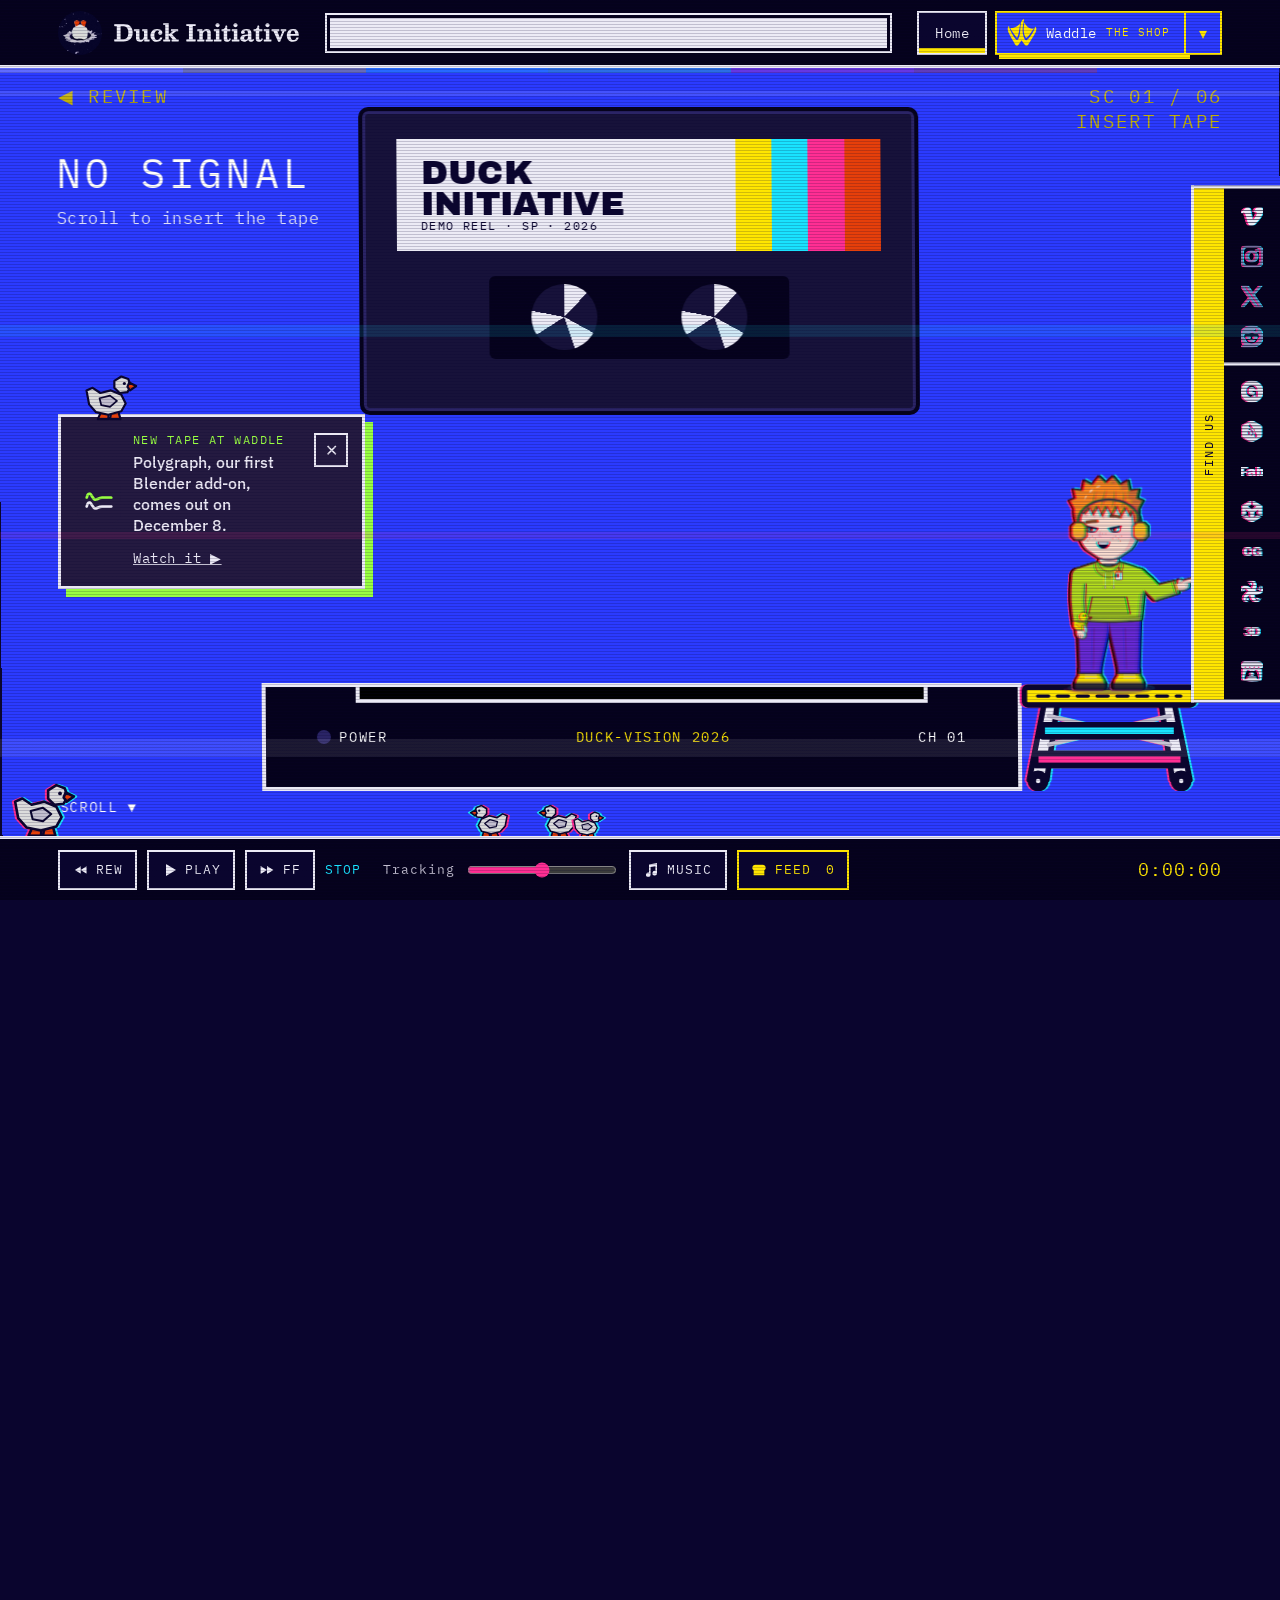
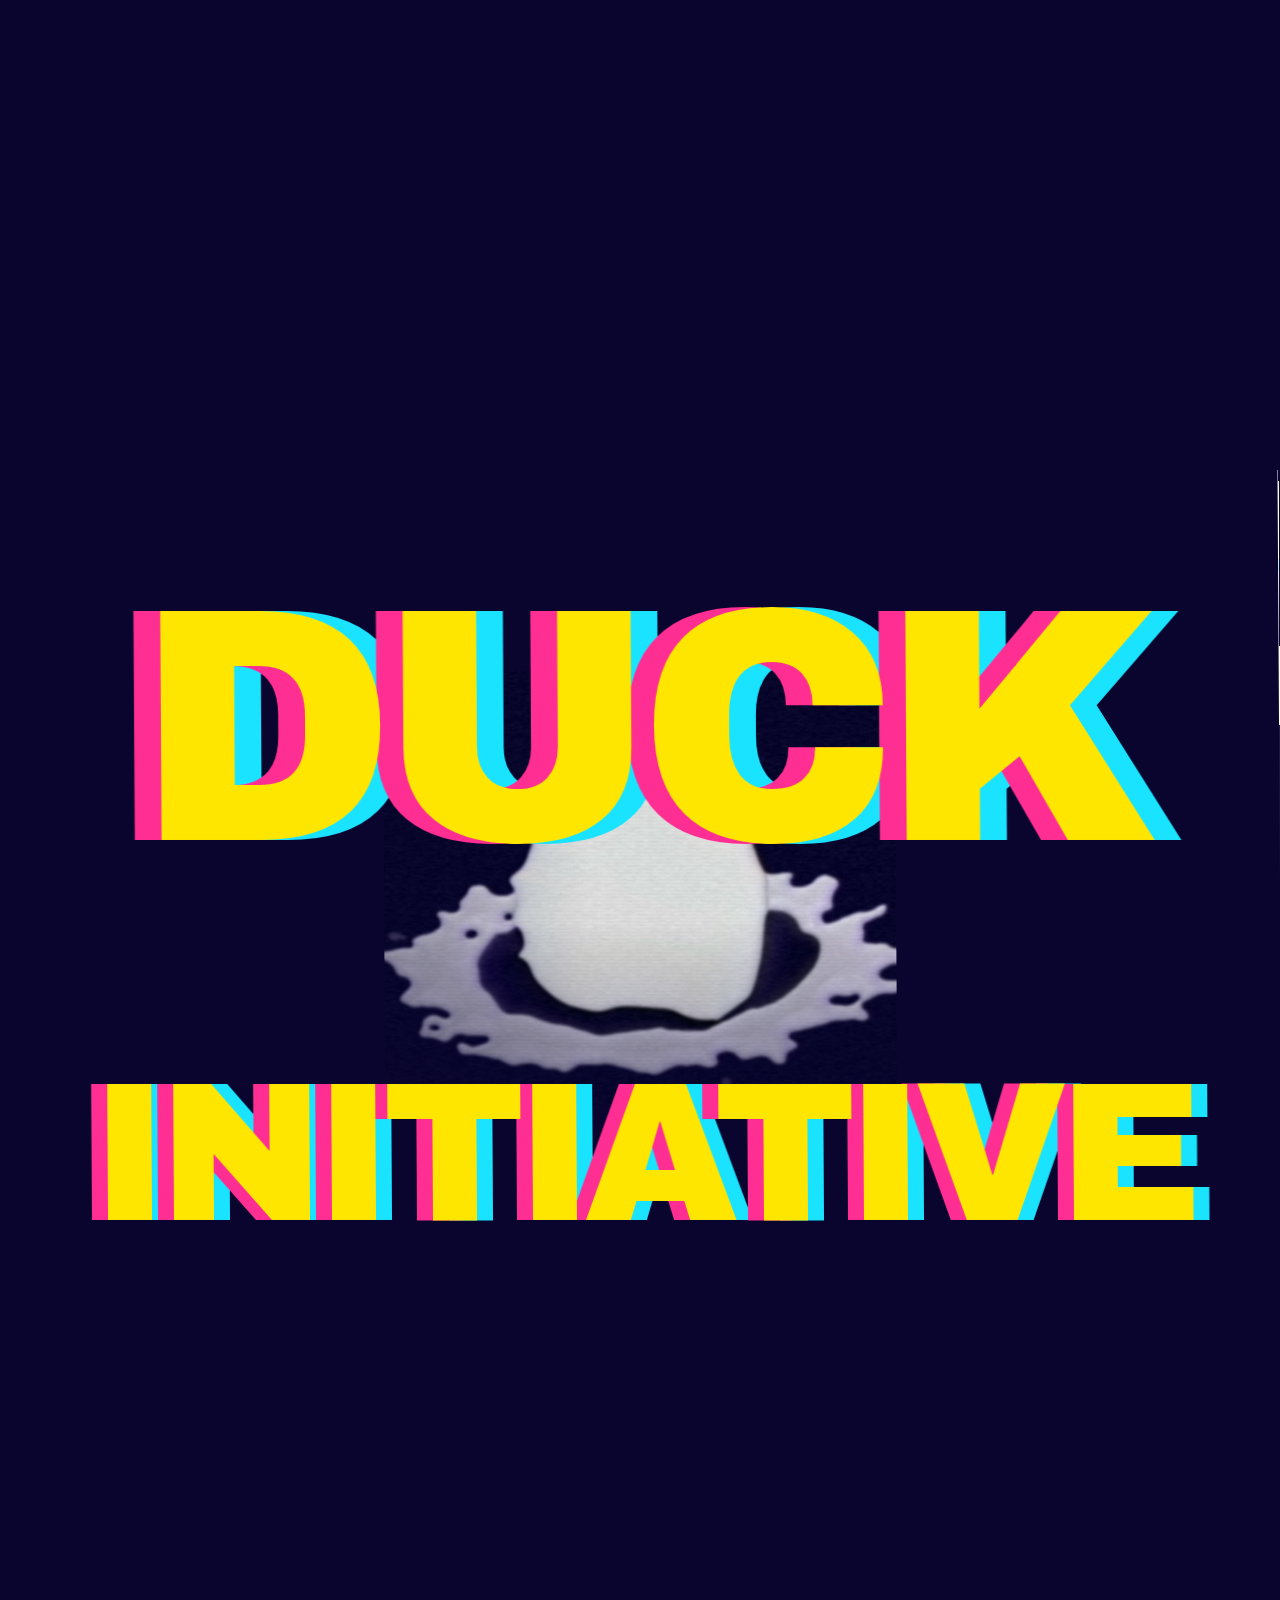
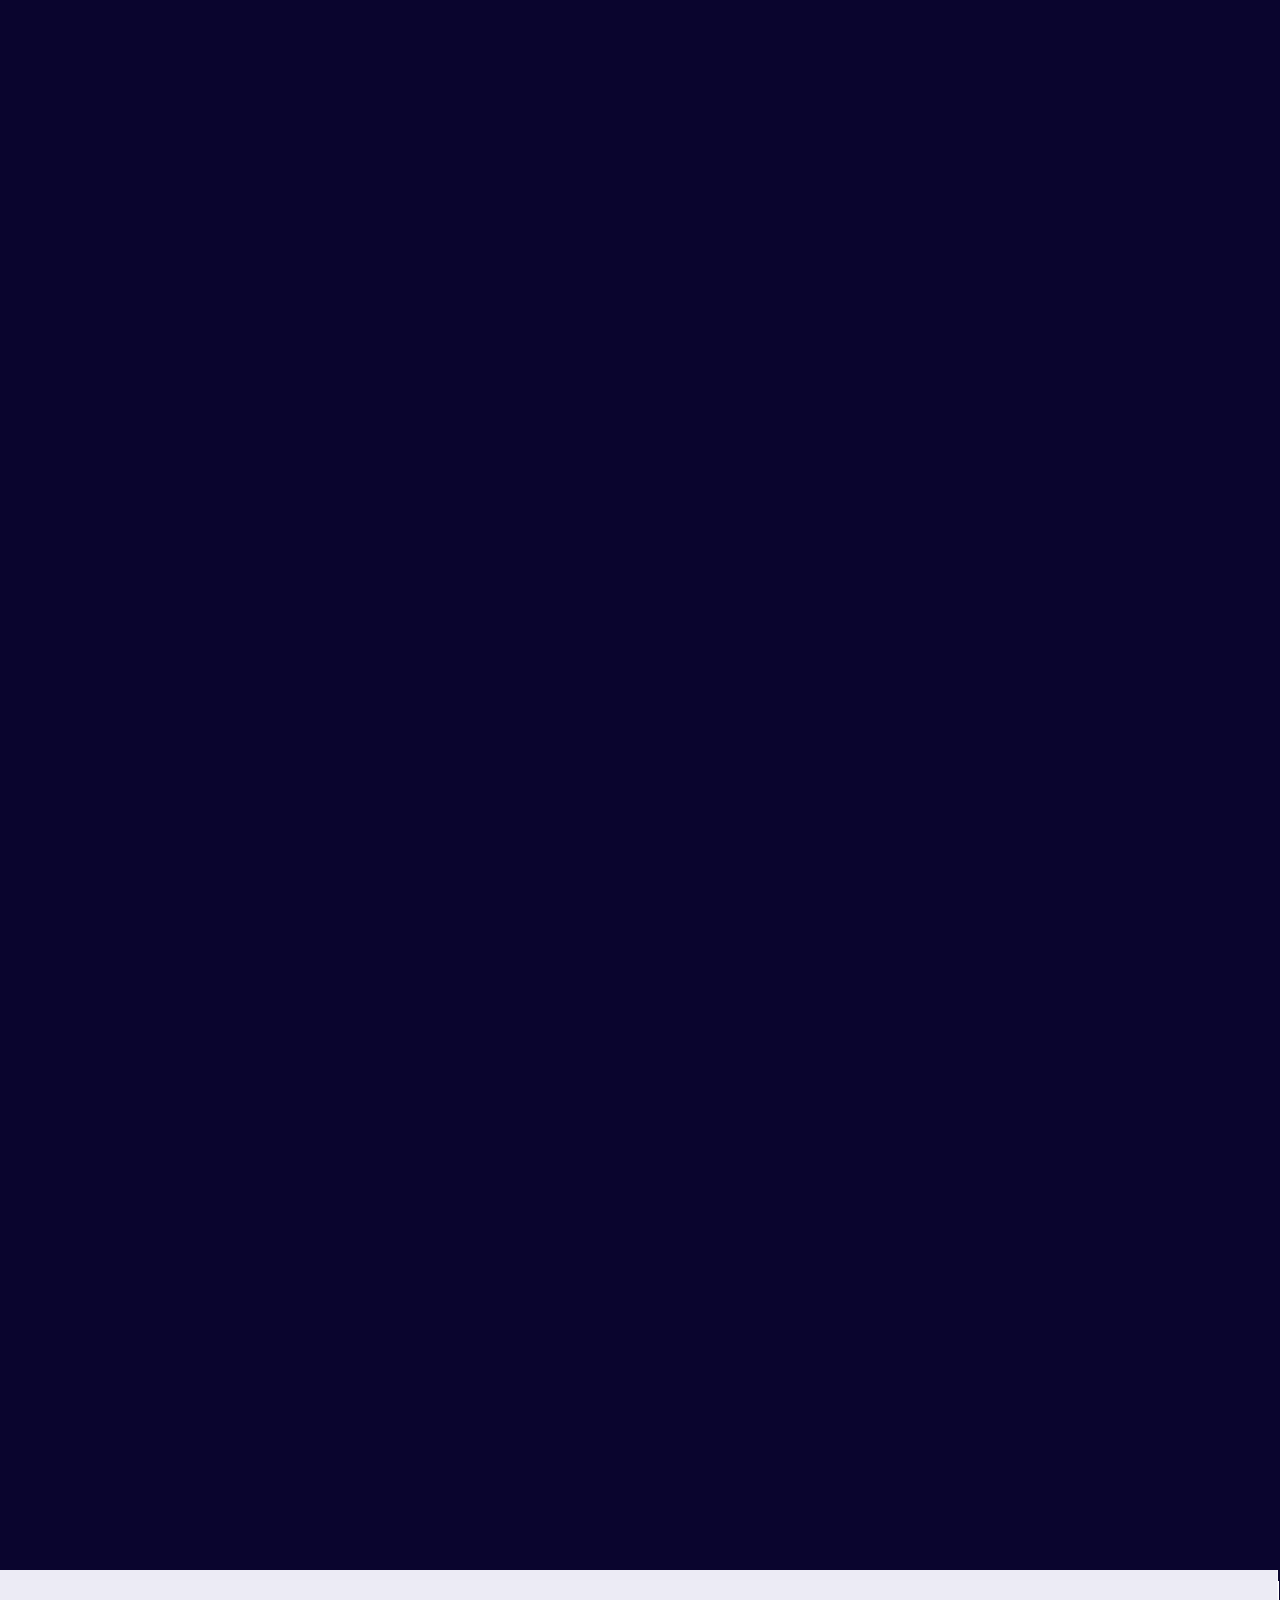
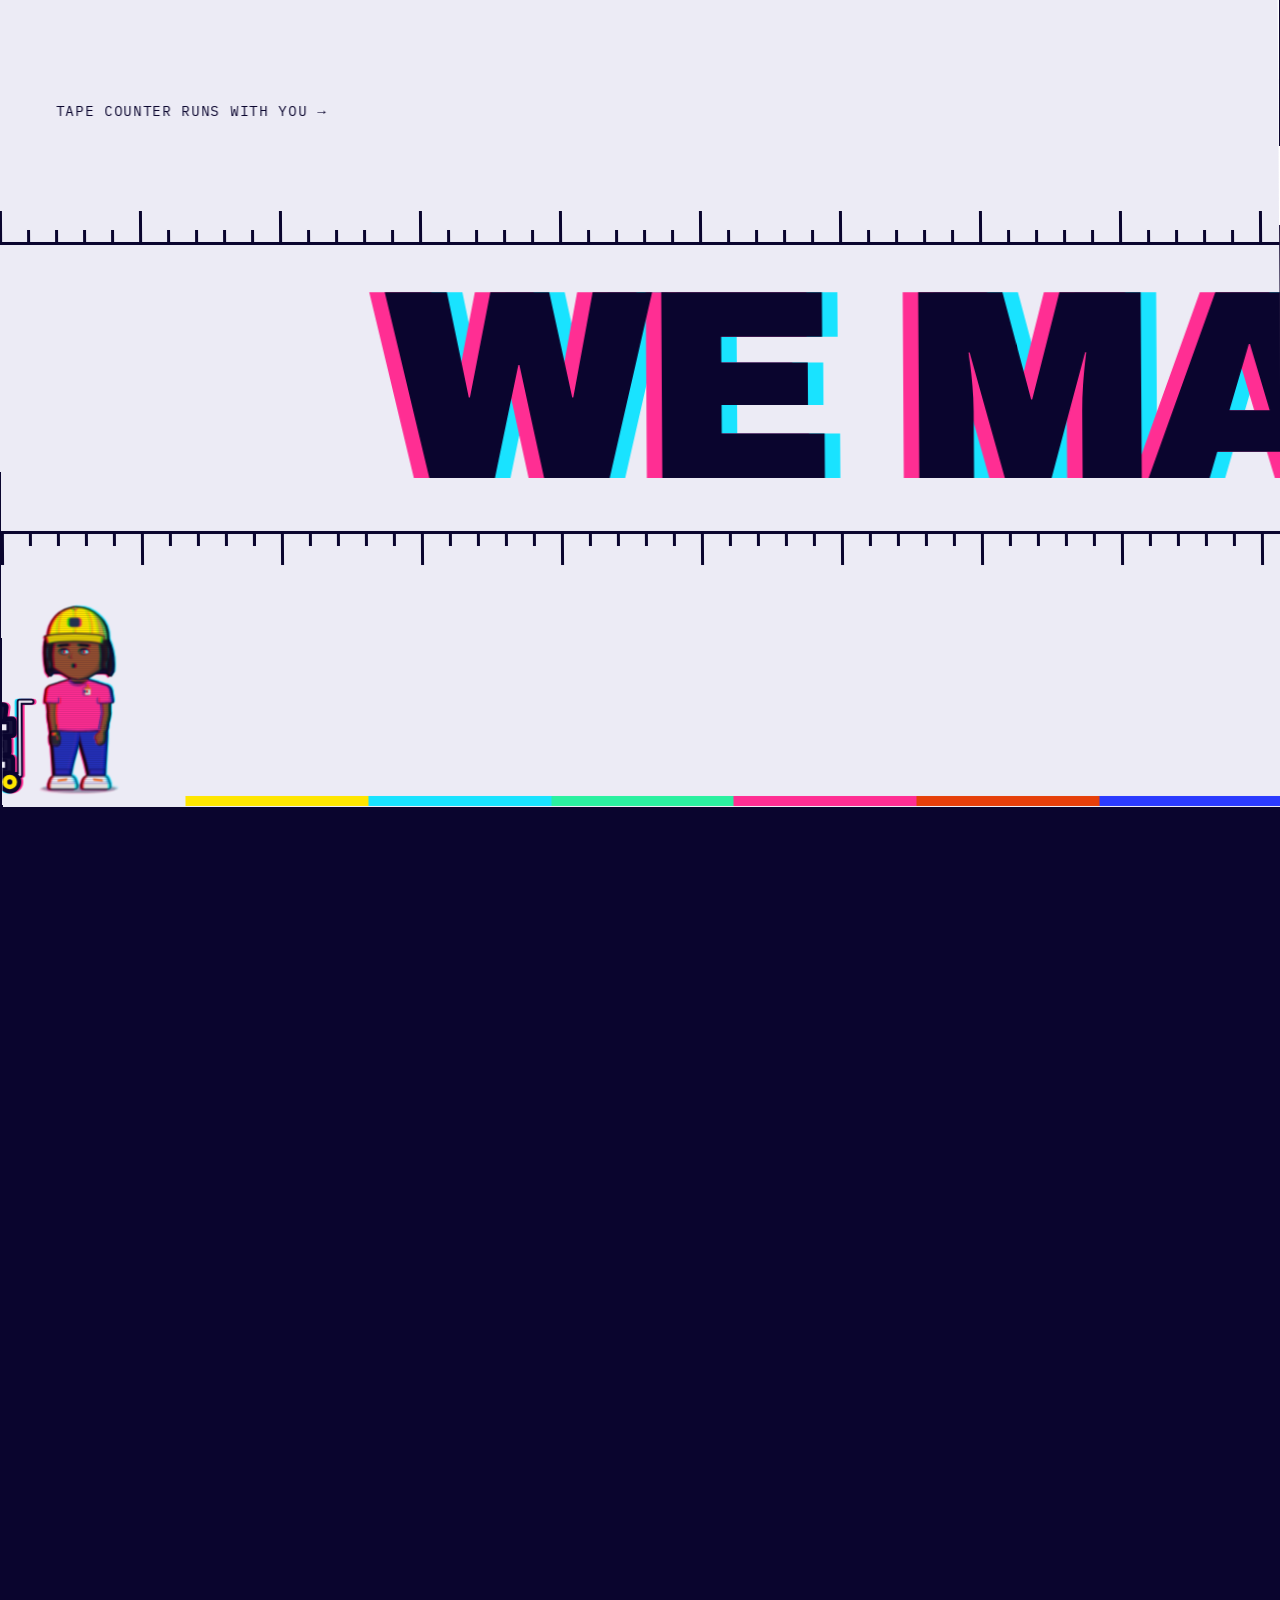
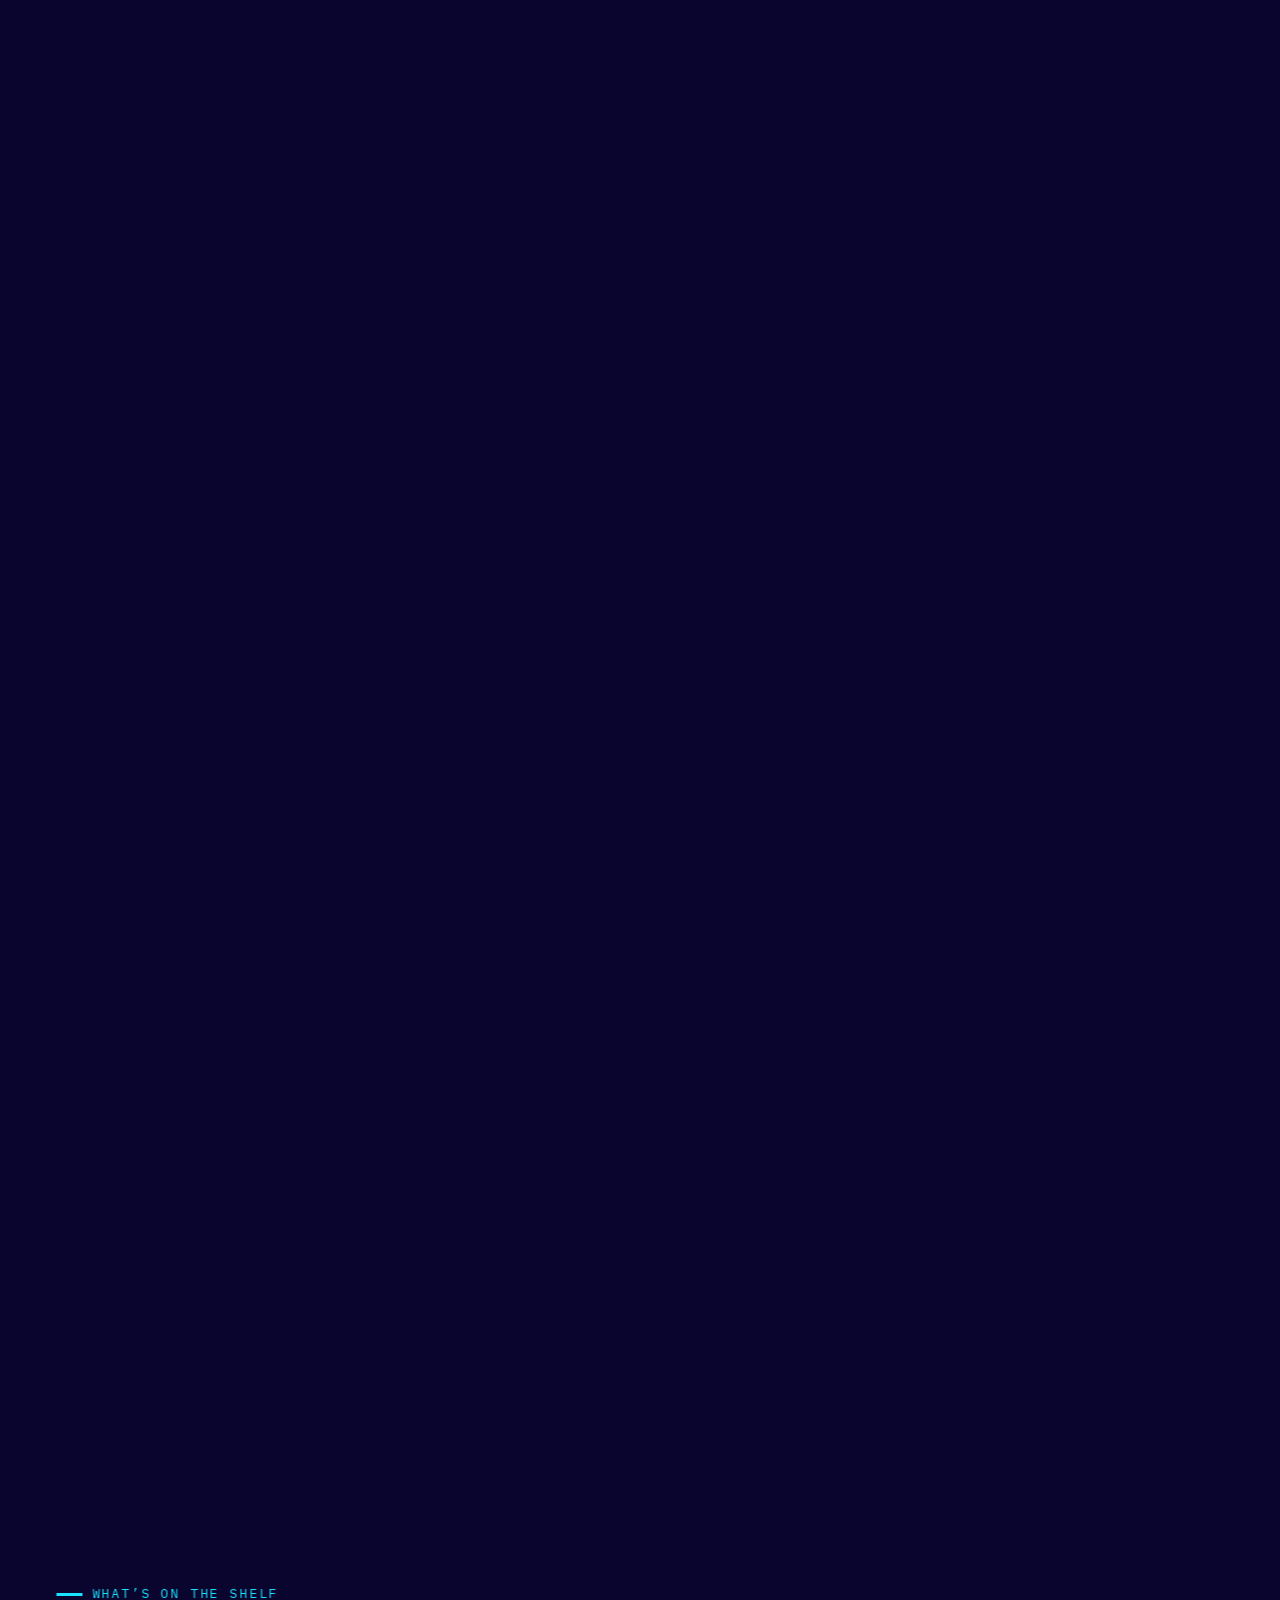
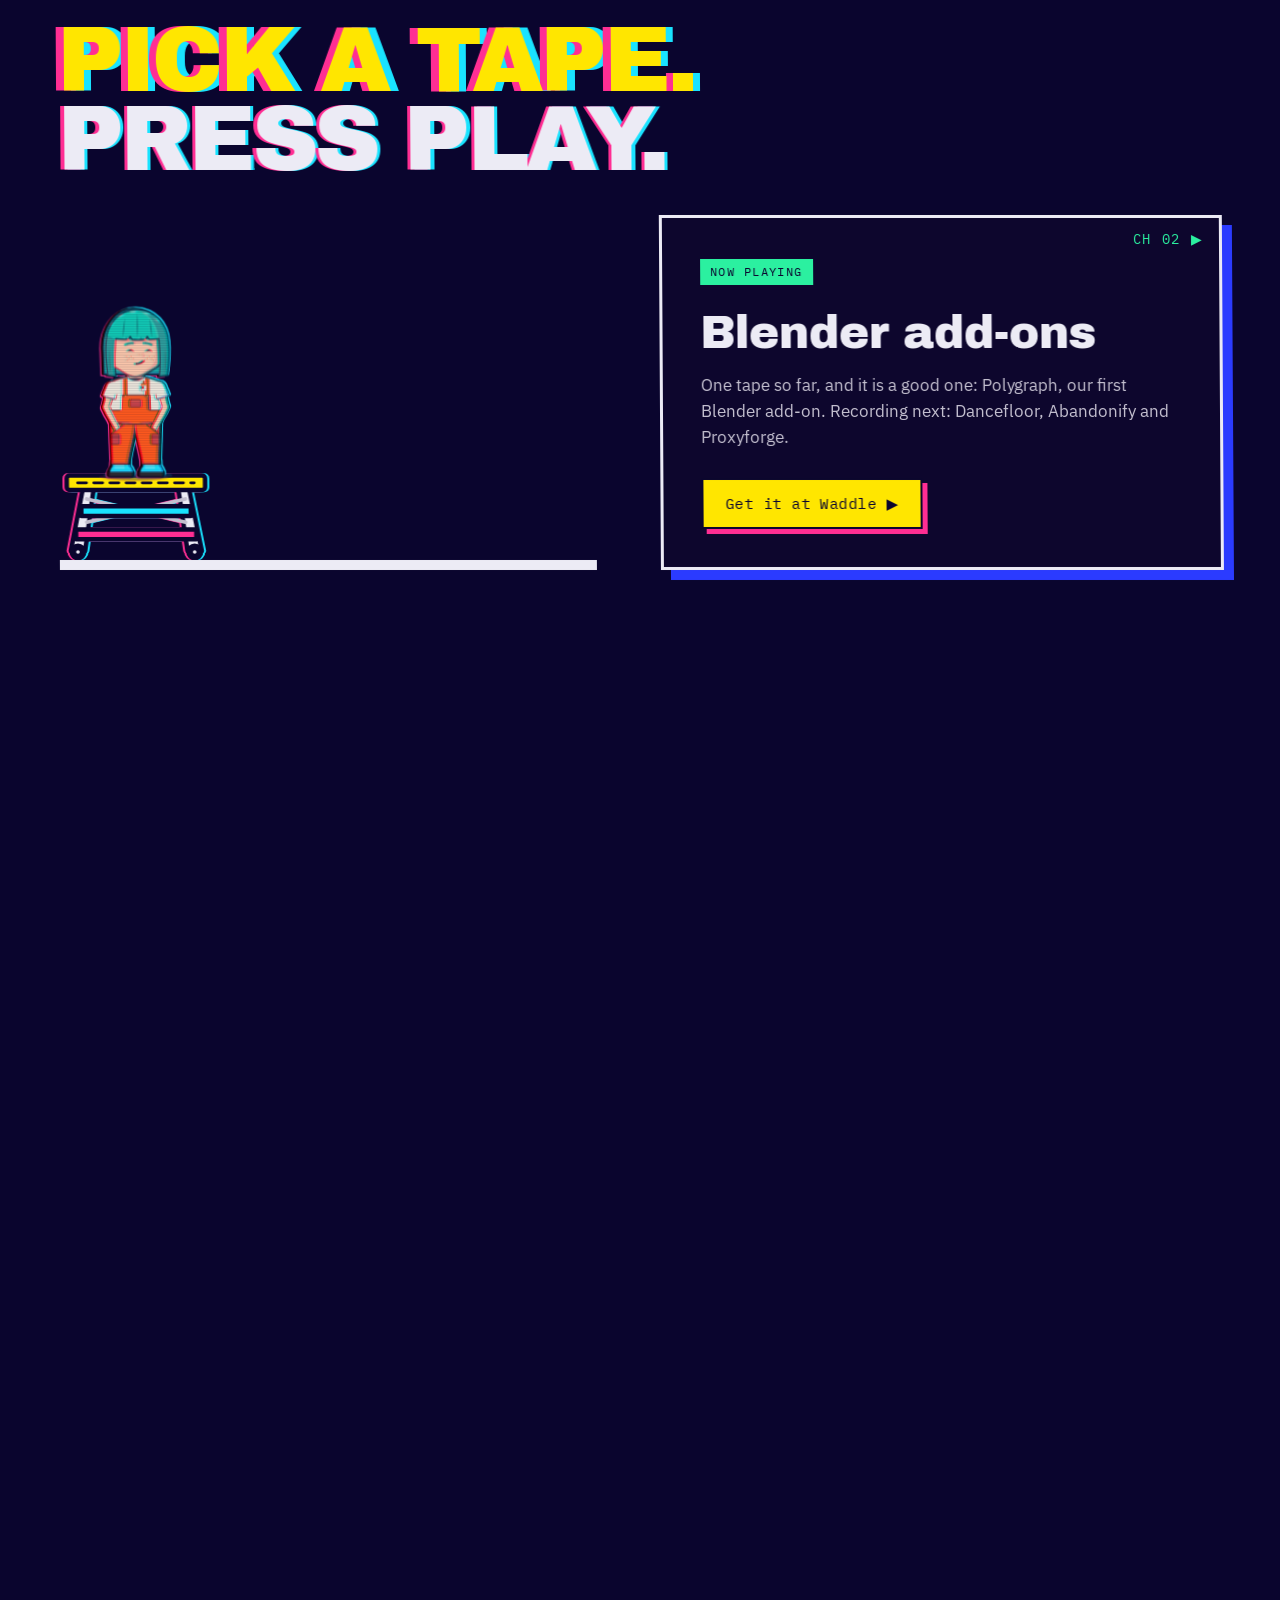
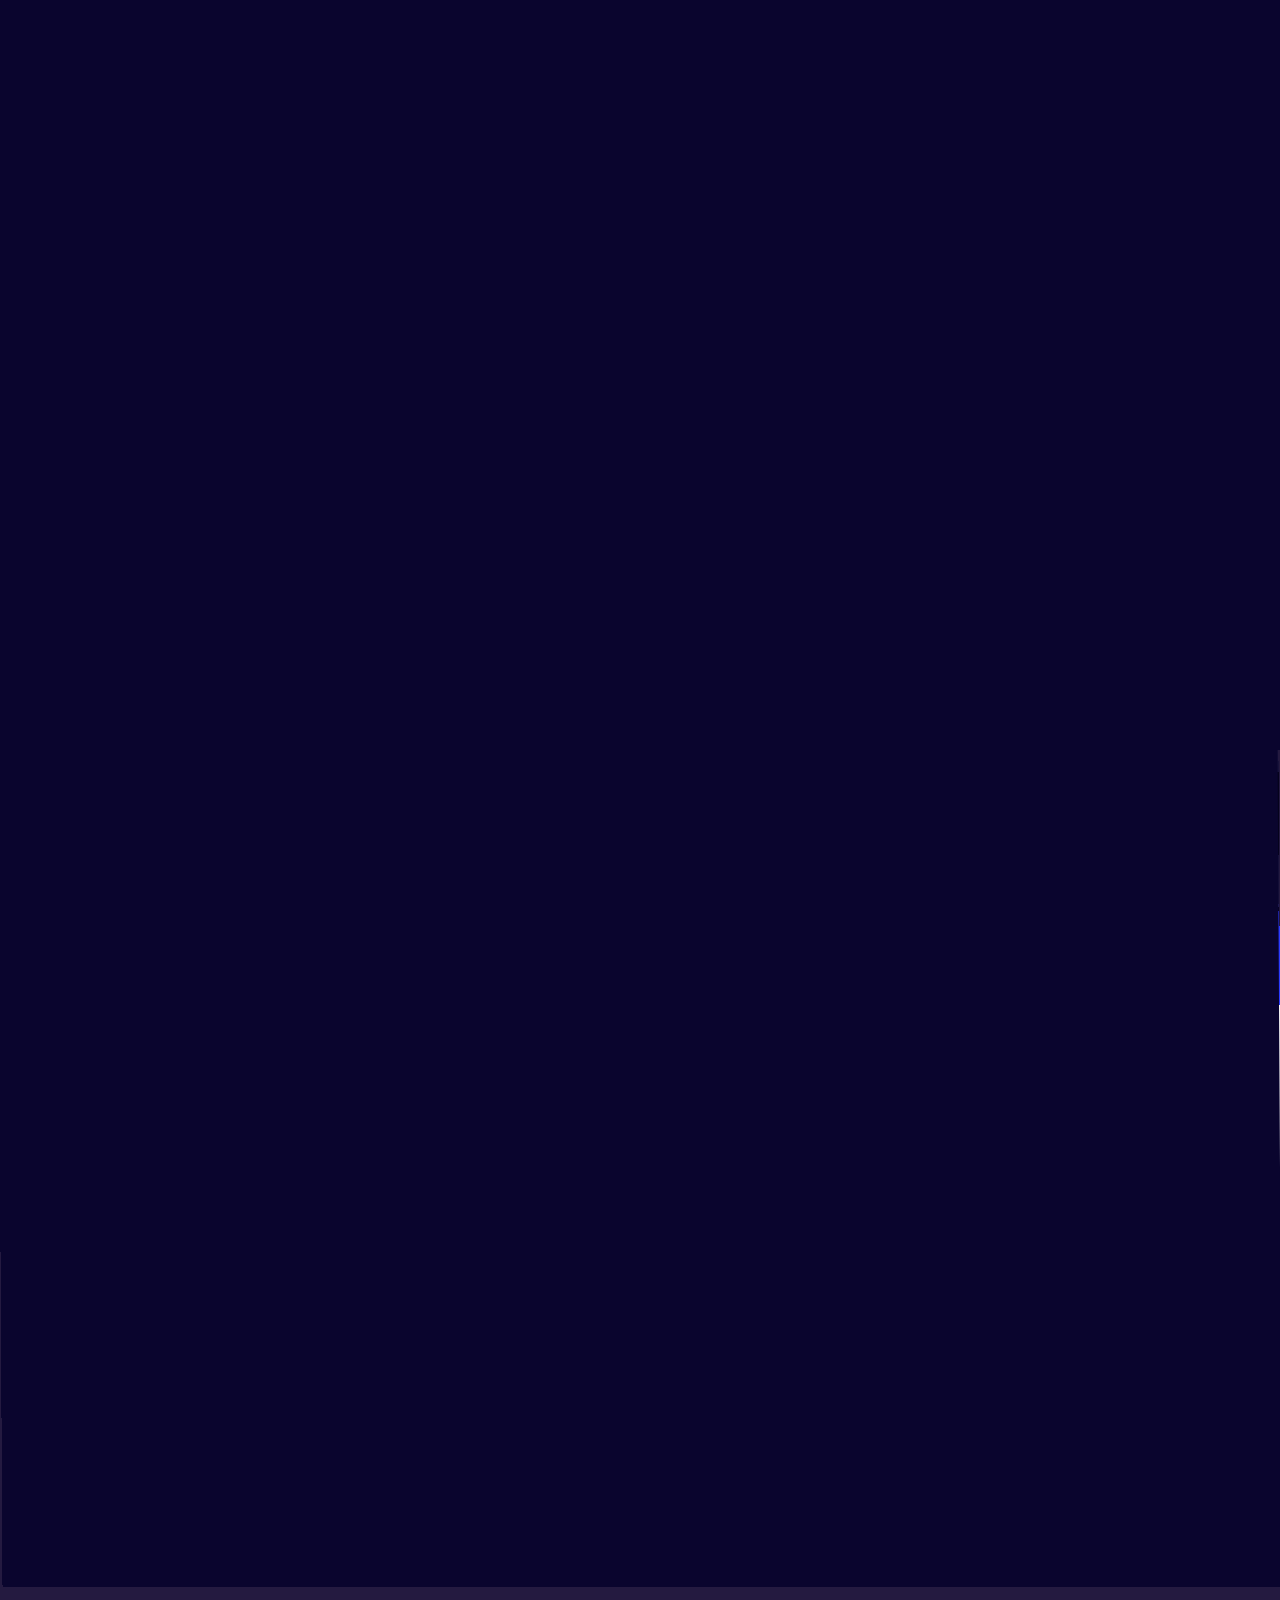
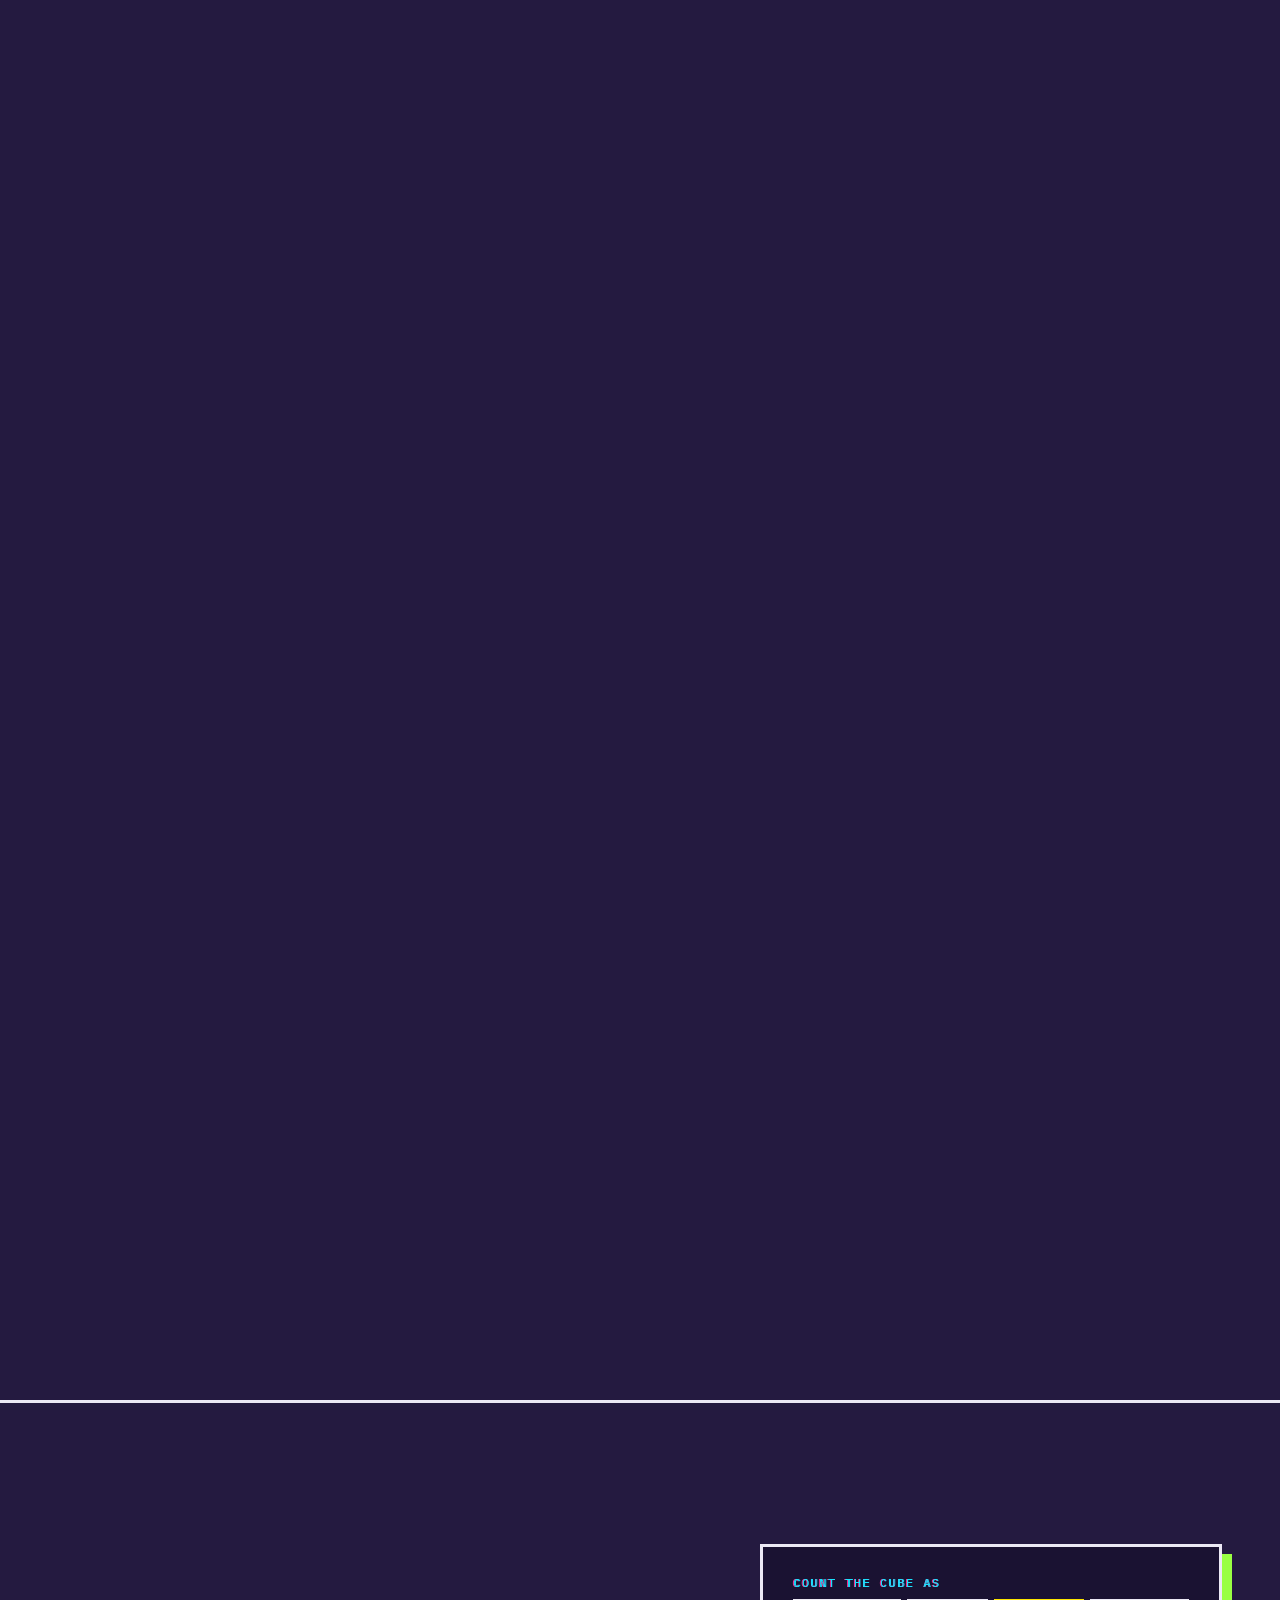
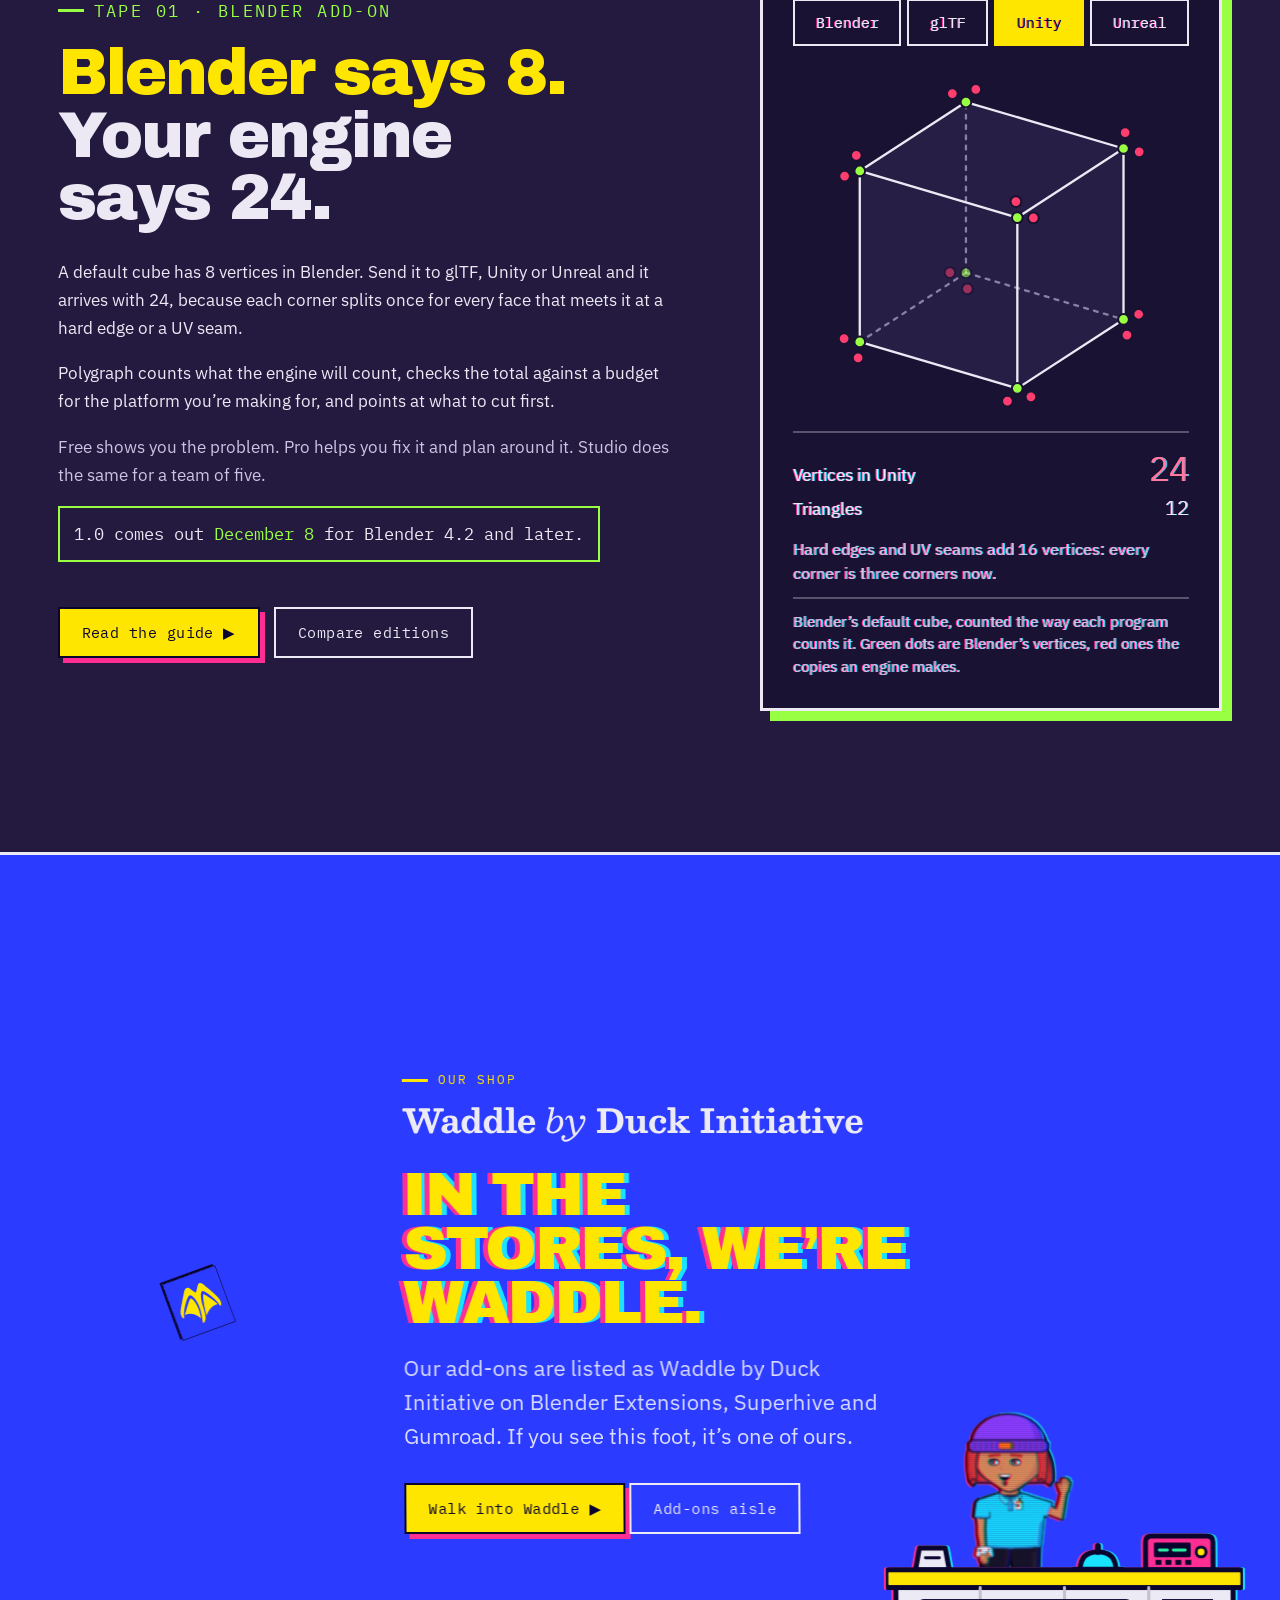
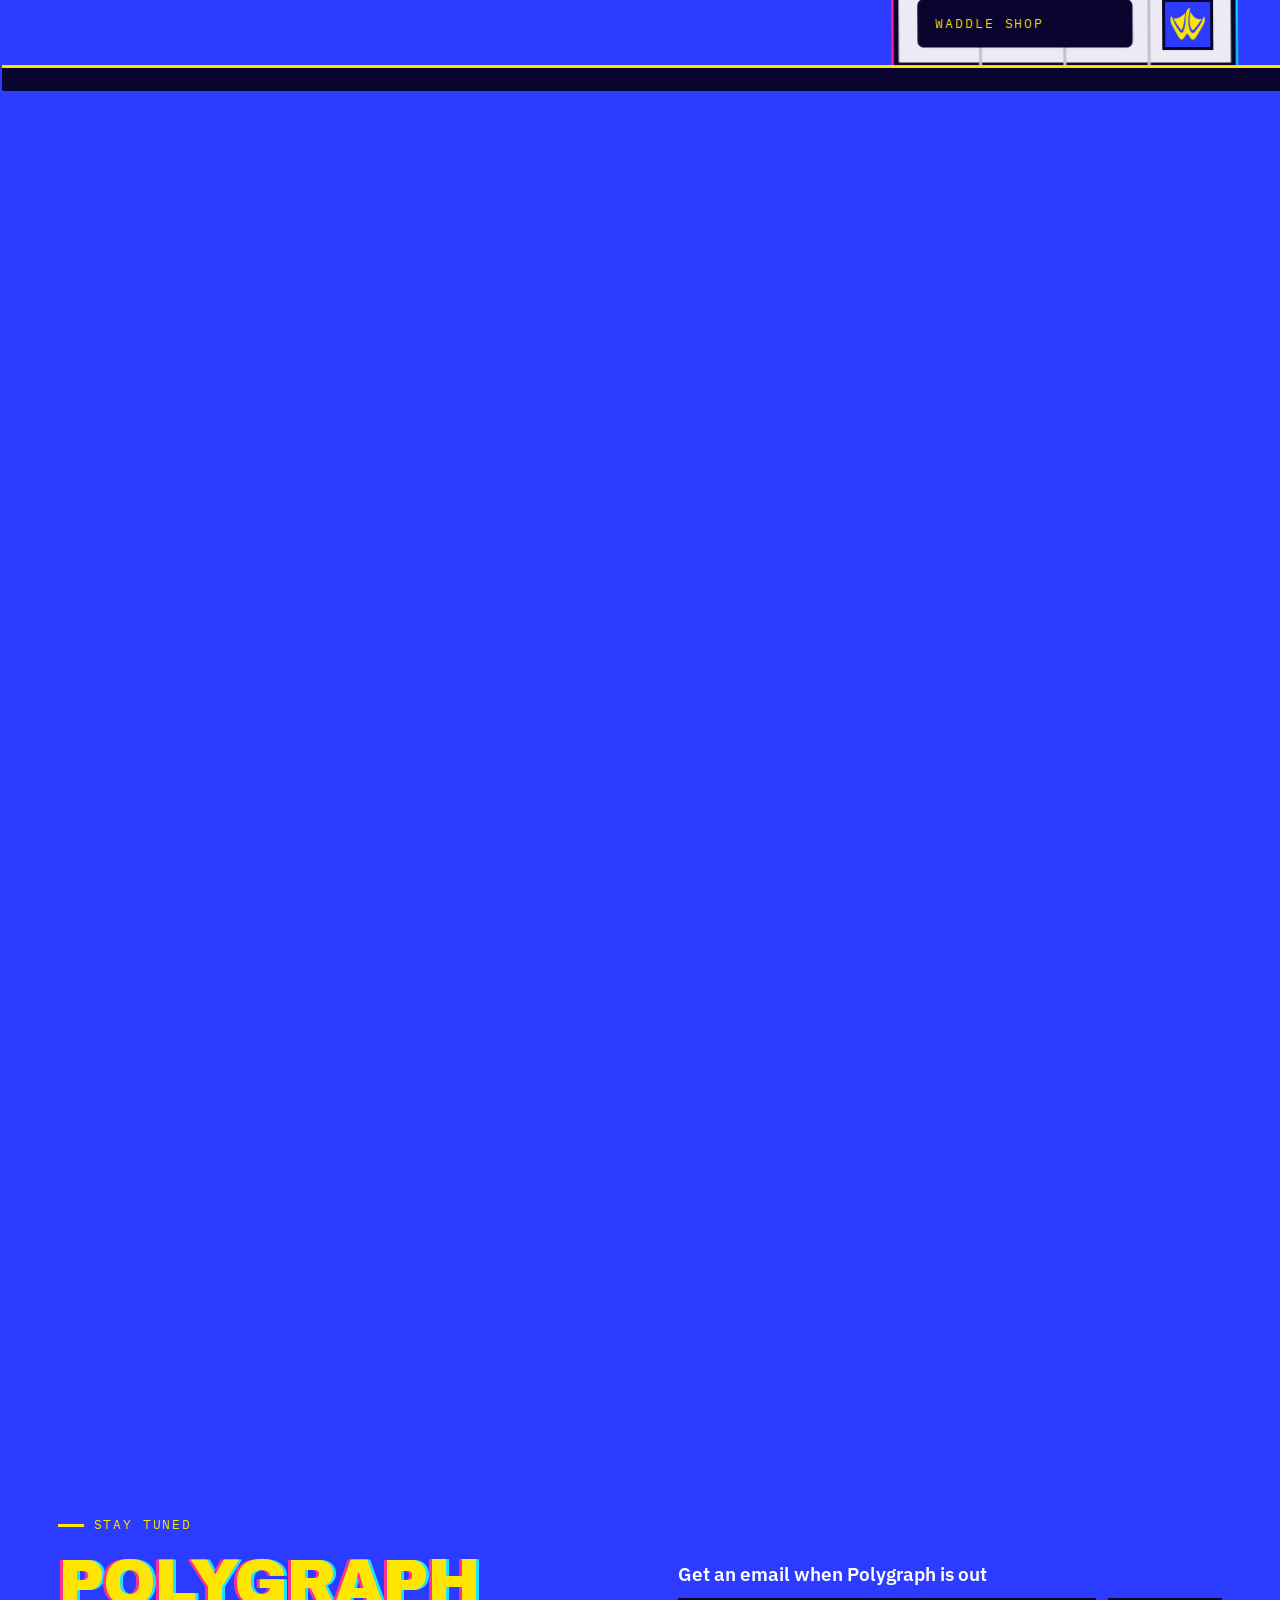
==== commit 4f7d68b3: "Profile links in structured data, robots tweak" ====
--- a/index.html
+++ b/index.html
@@ -24,7 +24,7 @@
 <link rel="preload" href="assets/fonts/archivo-black.woff2" as="font" type="font/woff2" crossorigin>
 <link rel="preload" href="assets/fonts/plex-sans.woff2" as="font" type="font/woff2" crossorigin>
 <link rel="preload" href="assets/fonts/plex-mono.woff2" as="font" type="font/woff2" crossorigin>
-<script type="application/ld+json">{"@context":"https://schema.org","@graph":[{"@type":"Organization","@id":"https://duckinitiative.com/#org","name":"Duck Initiative","url":"https://duckinitiative.com/","logo":{"@type":"ImageObject","url":"https://duckinitiative.com/img/duck-512.png","width":512,"height":512},"description":"A small studio making add-ons for Blender. Its add-ons are sold under the label Waddle by Duck Initiative.","email":"hello@duckinitiative.com","brand":{"@type":"Brand","@id":"https://duckinitiative.com/#waddle","name":"Waddle by Duck Initiative","url":"https://duckinitiative.com/waddle.html"},"contactPoint":[{"@type":"ContactPoint","contactType":"customer support","email":"support@duckinitiative.com","availableLanguage":"en"},{"@type":"ContactPoint","contactType":"press","email":"hello@duckinitiative.com","availableLanguage":"en"}],"sameAs":["https://waddlebyduck.gumroad.com/"]},{"@type":"WebSite","@id":"https://duckinitiative.com/#site","url":"https://duckinitiative.com/","name":"Duck Initiative","inLanguage":"en","publisher":{"@id":"https://duckinitiative.com/#org"}},{"@type":"WebPage","@id":"https://duckinitiative.com/#page","url":"https://duckinitiative.com/","name":"Duck Initiative · Blender add-ons","isPartOf":{"@id":"https://duckinitiative.com/#site"},"about":{"@id":"https://duckinitiative.com/#org"},"mainEntity":{"@id":"https://duckinitiative.com/polygraph/#software"},"inLanguage":"en"},{"@type":"SoftwareApplication","@id":"https://duckinitiative.com/polygraph/#software","name":"Polygraph","description":"Polygraph is a Blender add-on that shows the vertex count your game engine will really get, checks it against a real platform budget, and tells you what to cut first.","url":"https://duckinitiative.com/polygraph/","image":"https://duckinitiative.com/polygraph/og.png","applicationCategory":"DesignApplication","applicationSubCategory":"Blender add-on","operatingSystem":"Windows, macOS, Linux","softwareRequirements":"Blender 4.2 or later","softwareVersion":"1.0.0","datePublished":"2026-12-08","license":"https://www.gnu.org/licenses/gpl-3.0.html","softwareHelp":{"@type":"CreativeWork","url":"https://duckinitiative.com/polygraph/"},"releaseNotes":"https://duckinitiative.com/polygraph/#changes","author":{"@id":"https://duckinitiative.com/#org"},"publisher":{"@id":"https://duckinitiative.com/#org"},"brand":{"@id":"https://duckinitiative.com/#waddle"},"featureList":["Engine vertex counts for glTF, Unity and Unreal Engine","A verdict against 32 platform budgets, or limits you type in","21 mesh checks","Where to Cut: the changes that would save the most","What If, edit receipts and snapshots (Pro)","In Camera and Pixel Preview (Pro)","HTML, JSON, CSV and Markdown reports","Command line check with JUnit results and a Python API (Studio)"],"offers":[{"@type":"Offer","name":"Polygraph Free","price":"0","priceCurrency":"USD","url":"https://waddlebyduck.gumroad.com/l/polygraph-free","availabilityStarts":"2026-12-08","seller":{"@id":"https://duckinitiative.com/#org"}},{"@type":"Offer","name":"Polygraph Pro","price":"19","priceCurrency":"USD","url":"https://waddlebyduck.gumroad.com/l/polygraph","availabilityStarts":"2026-12-08","seller":{"@id":"https://duckinitiative.com/#org"},"description":"For one person. $25 from January 12, 2027.","priceValidUntil":"2027-01-11"},{"@type":"Offer","name":"Polygraph Studio","price":"249","priceCurrency":"USD","url":"https://waddlebyduck.gumroad.com/l/polygraph","availabilityStarts":"2026-12-08","seller":{"@id":"https://duckinitiative.com/#org"},"description":"For a team of five. $329 from January 12, 2027.","priceValidUntil":"2027-01-11"}]}]}</script>
+<script type="application/ld+json">{"@context":"https://schema.org","@graph":[{"@type":"Organization","@id":"https://duckinitiative.com/#org","name":"Duck Initiative","url":"https://duckinitiative.com/","logo":{"@type":"ImageObject","url":"https://duckinitiative.com/img/duck-512.png","width":512,"height":512},"description":"A small studio making add-ons for Blender. Its add-ons are sold under the label Waddle by Duck Initiative.","email":"hello@duckinitiative.com","brand":{"@type":"Brand","@id":"https://duckinitiative.com/#waddle","name":"Waddle by Duck Initiative","url":"https://duckinitiative.com/waddle.html"},"contactPoint":[{"@type":"ContactPoint","contactType":"customer support","email":"support@duckinitiative.com","availableLanguage":"en"},{"@type":"ContactPoint","contactType":"press","email":"hello@duckinitiative.com","availableLanguage":"en"}],"sameAs":["https://waddlebyduck.gumroad.com/","https://superhivemarket.com/creators/waddlebyduck","https://vimeo.com/duckinitiative","https://waddlebyduck.itch.io/","https://www.cgtrader.com/designers/waddlebyduck"]},{"@type":"WebSite","@id":"https://duckinitiative.com/#site","url":"https://duckinitiative.com/","name":"Duck Initiative","inLanguage":"en","publisher":{"@id":"https://duckinitiative.com/#org"}},{"@type":"WebPage","@id":"https://duckinitiative.com/#page","url":"https://duckinitiative.com/","name":"Duck Initiative · Blender add-ons","isPartOf":{"@id":"https://duckinitiative.com/#site"},"about":{"@id":"https://duckinitiative.com/#org"},"mainEntity":{"@id":"https://duckinitiative.com/polygraph/#software"},"inLanguage":"en"},{"@type":"SoftwareApplication","@id":"https://duckinitiative.com/polygraph/#software","name":"Polygraph","description":"Polygraph is a Blender add-on that shows the vertex count your game engine will really get, checks it against a real platform budget, and tells you what to cut first.","url":"https://duckinitiative.com/polygraph/","image":"https://duckinitiative.com/polygraph/og.png","applicationCategory":"DesignApplication","applicationSubCategory":"Blender add-on","operatingSystem":"Windows, macOS, Linux","softwareRequirements":"Blender 4.2 or later","softwareVersion":"1.0.0","datePublished":"2026-12-08","license":"https://www.gnu.org/licenses/gpl-3.0.html","softwareHelp":{"@type":"CreativeWork","url":"https://duckinitiative.com/polygraph/"},"releaseNotes":"https://duckinitiative.com/polygraph/#changes","author":{"@id":"https://duckinitiative.com/#org"},"publisher":{"@id":"https://duckinitiative.com/#org"},"brand":{"@id":"https://duckinitiative.com/#waddle"},"featureList":["Engine vertex counts for glTF, Unity and Unreal Engine","A verdict against 32 platform budgets, or limits you type in","21 mesh checks","Where to Cut: the changes that would save the most","What If, edit receipts and snapshots (Pro)","In Camera and Pixel Preview (Pro)","HTML, JSON, CSV and Markdown reports","Command line check with JUnit results and a Python API (Studio)"],"offers":[{"@type":"Offer","name":"Polygraph Free","price":"0","priceCurrency":"USD","url":"https://waddlebyduck.gumroad.com/l/polygraph-free","availabilityStarts":"2026-12-08","seller":{"@id":"https://duckinitiative.com/#org"}},{"@type":"Offer","name":"Polygraph Pro","price":"19","priceCurrency":"USD","url":"https://waddlebyduck.gumroad.com/l/polygraph","availabilityStarts":"2026-12-08","seller":{"@id":"https://duckinitiative.com/#org"},"description":"For one person. $25 from January 12, 2027.","priceValidUntil":"2027-01-11"},{"@type":"Offer","name":"Polygraph Studio","price":"249","priceCurrency":"USD","url":"https://waddlebyduck.gumroad.com/l/polygraph","availabilityStarts":"2026-12-08","seller":{"@id":"https://duckinitiative.com/#org"},"description":"For a team of five. $329 from January 12, 2027.","priceValidUntil":"2027-01-11"}]}]}</script>
 <link rel="stylesheet" href="assets/css/site.css">
 <link rel="stylesheet" href="assets/css/story.css">
 <link rel="stylesheet" href="assets/css/extras.css">
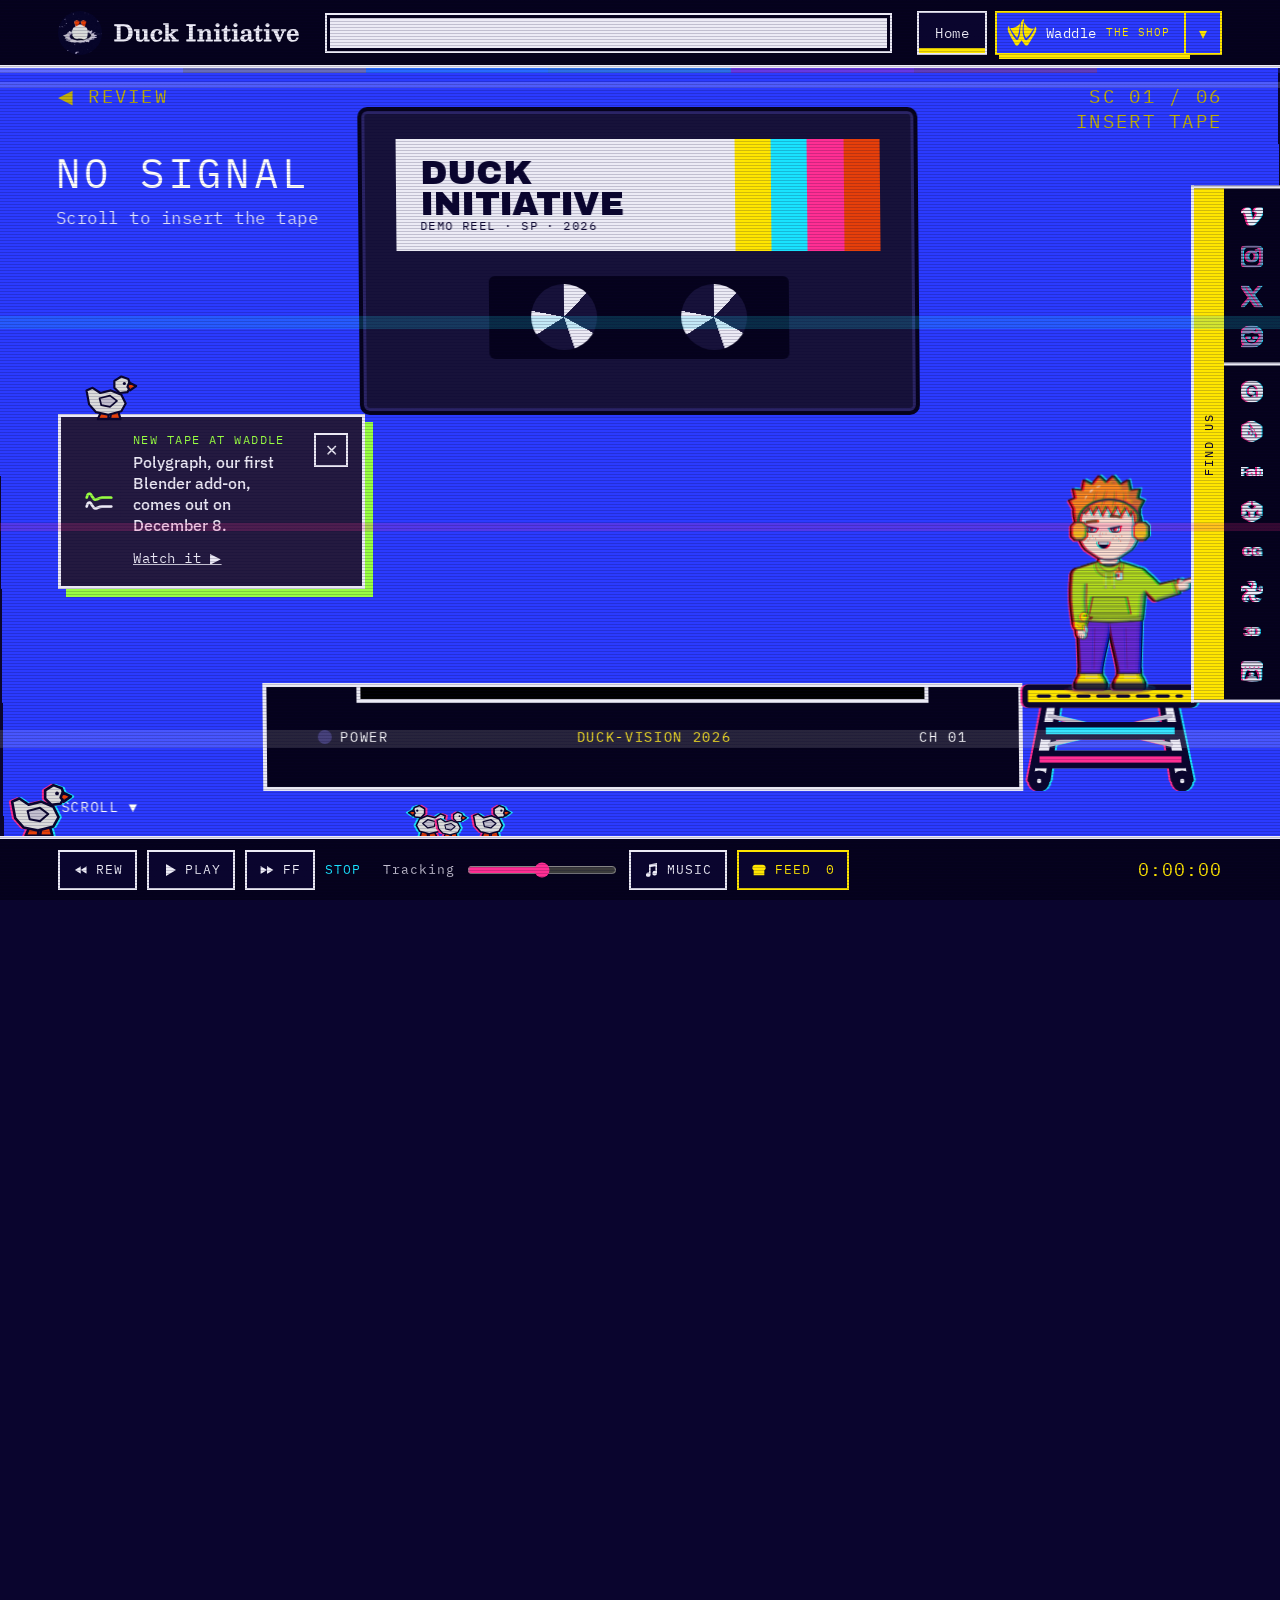
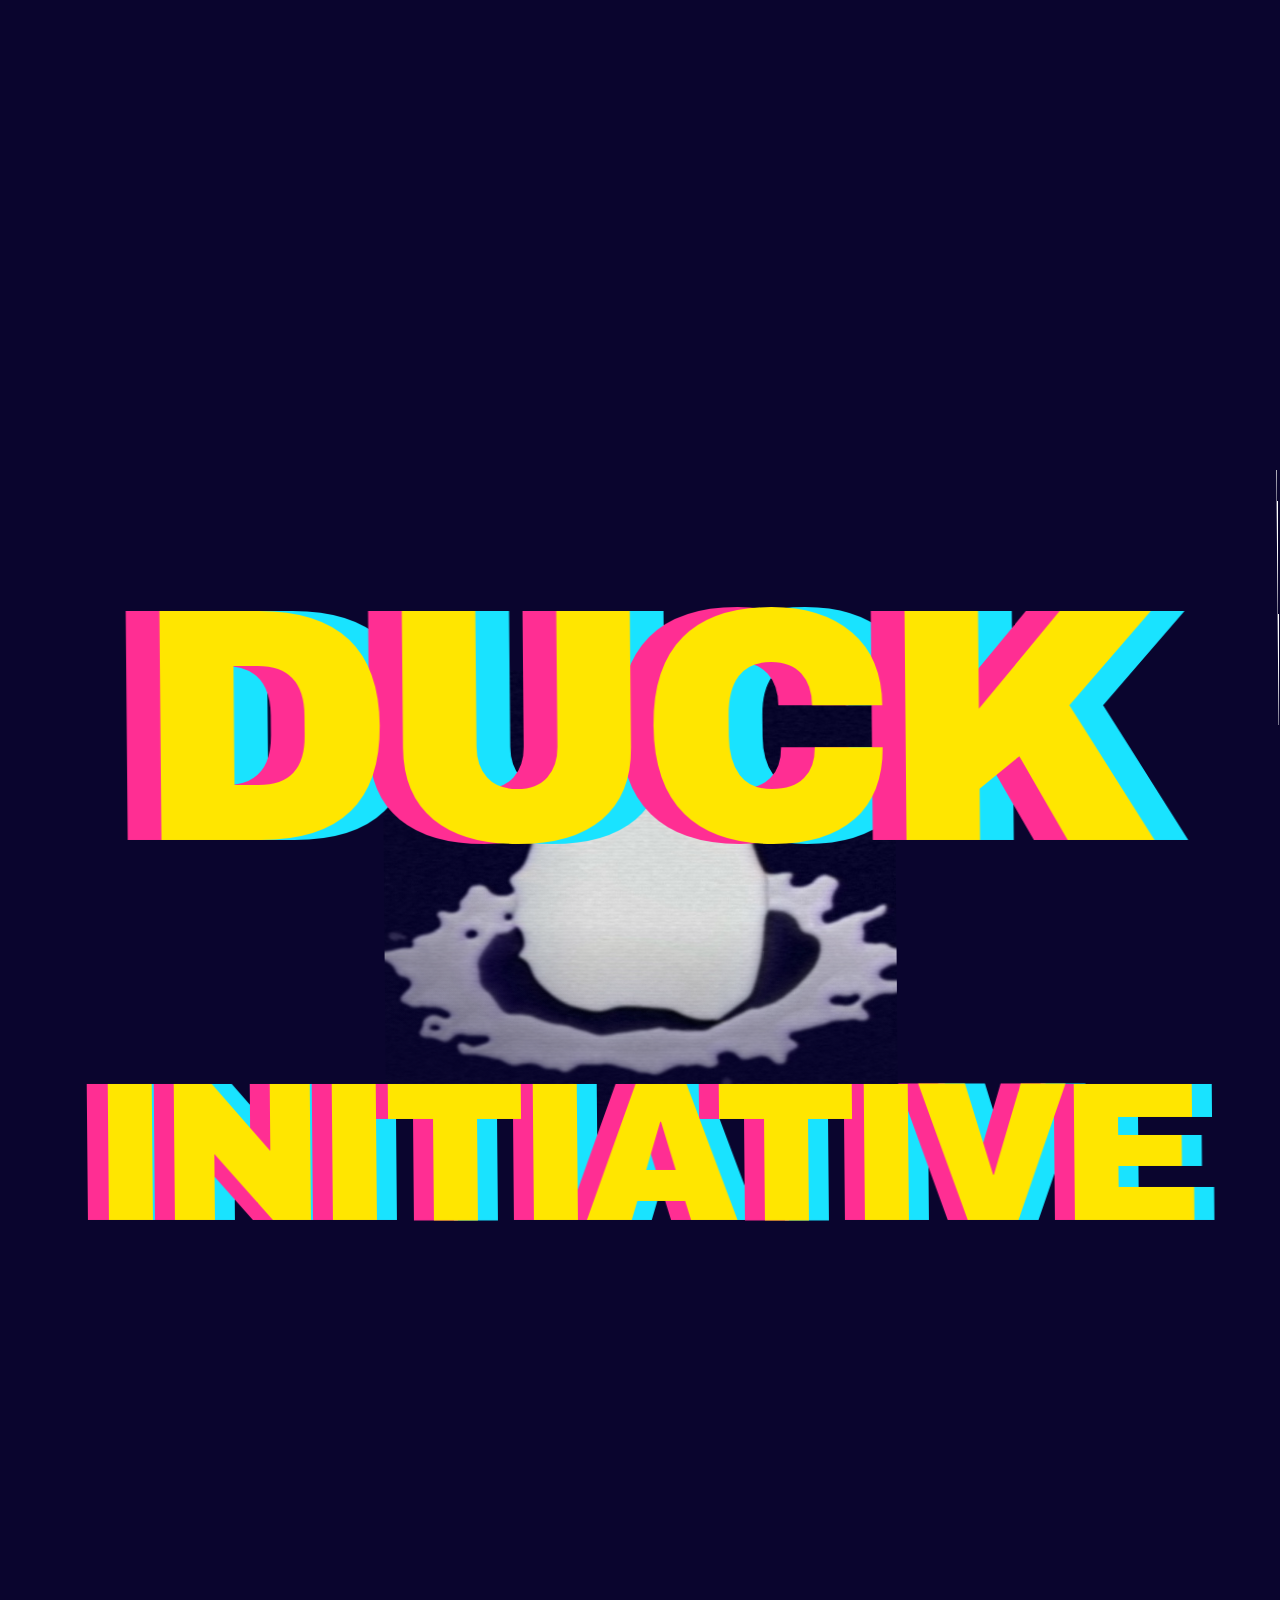
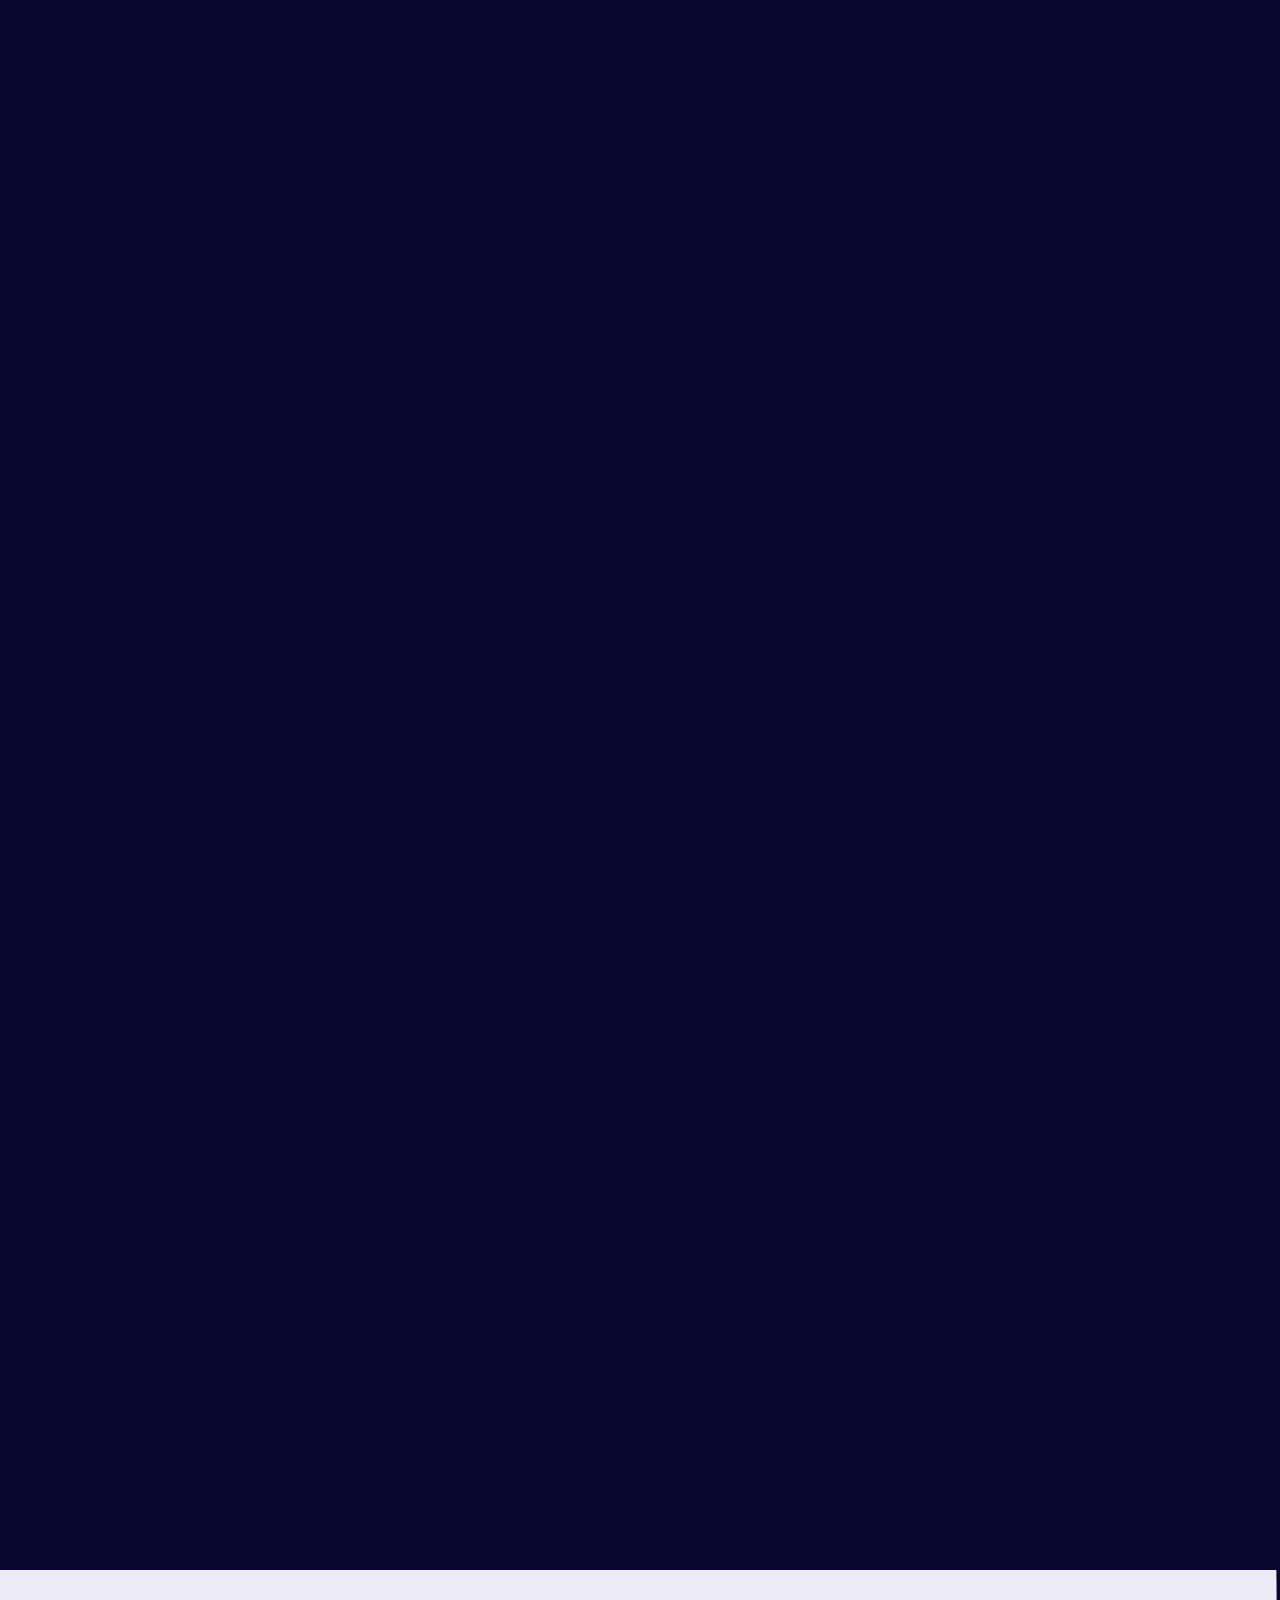
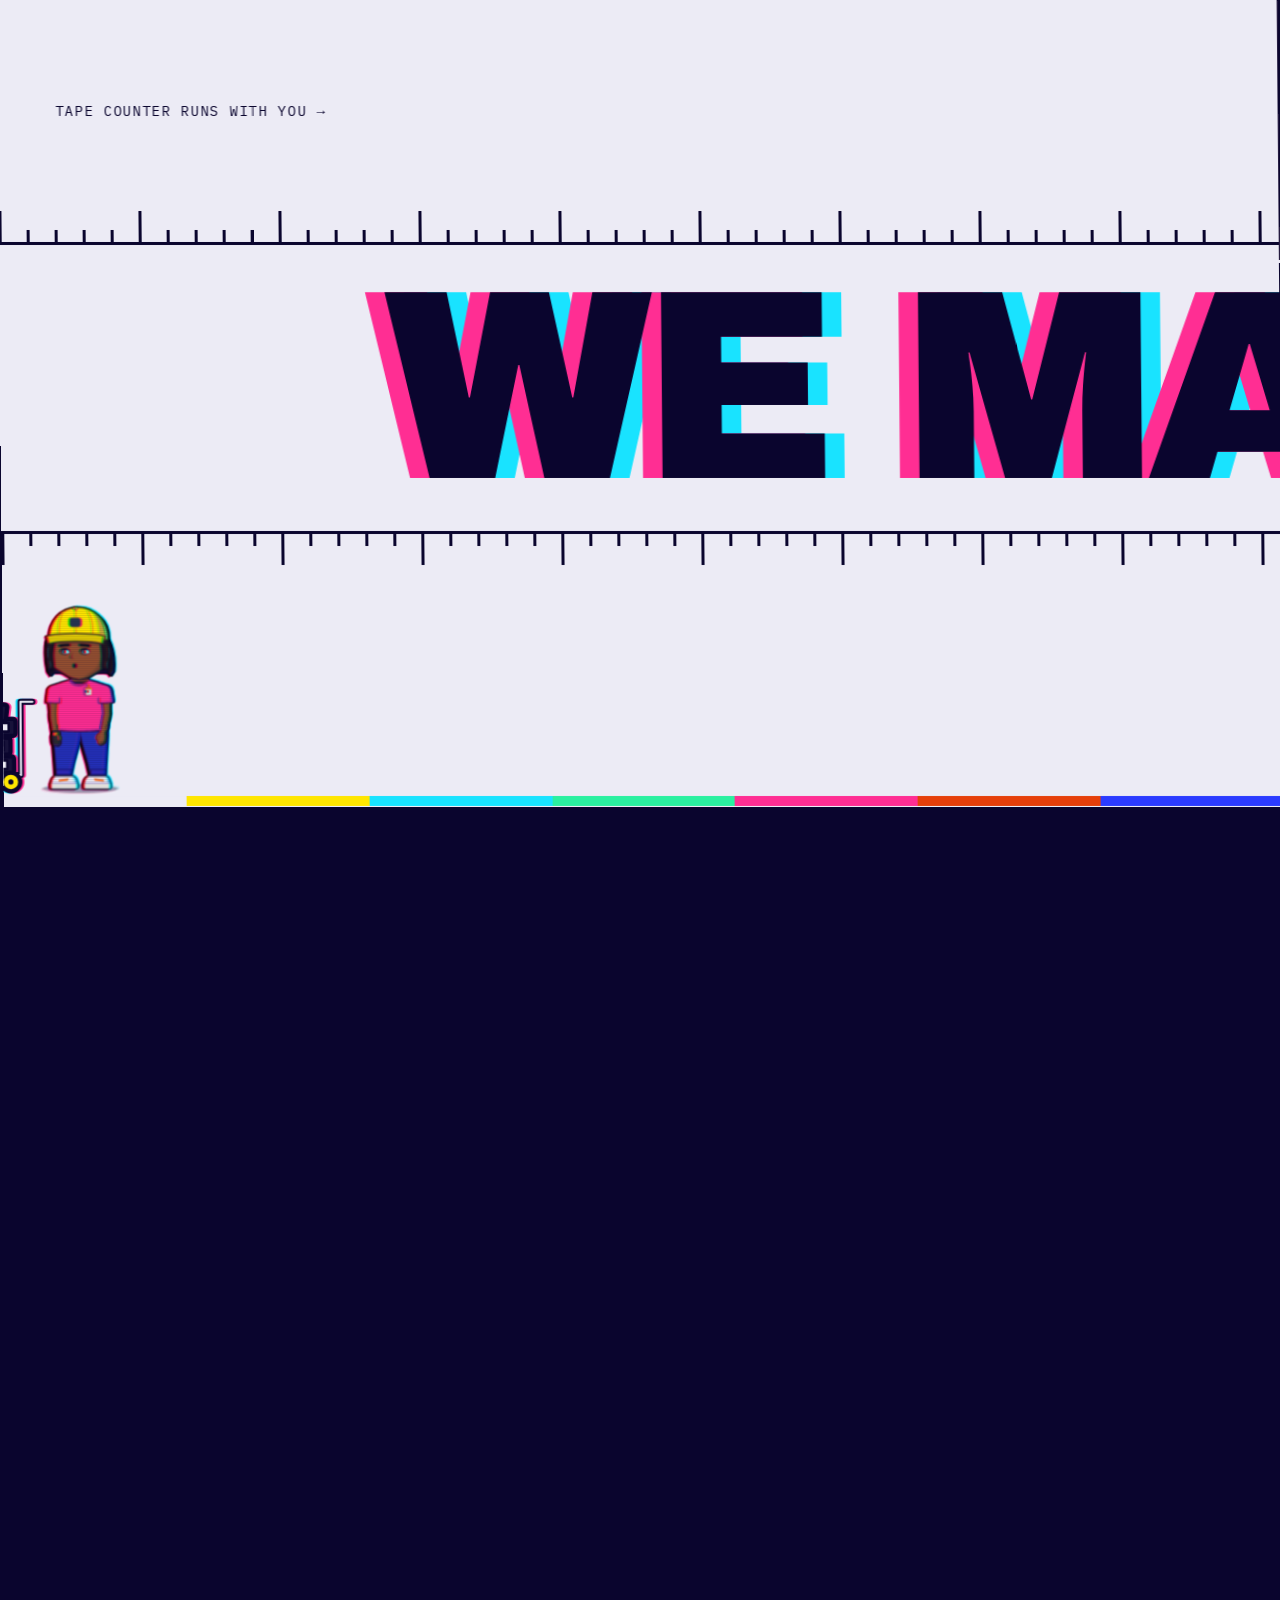
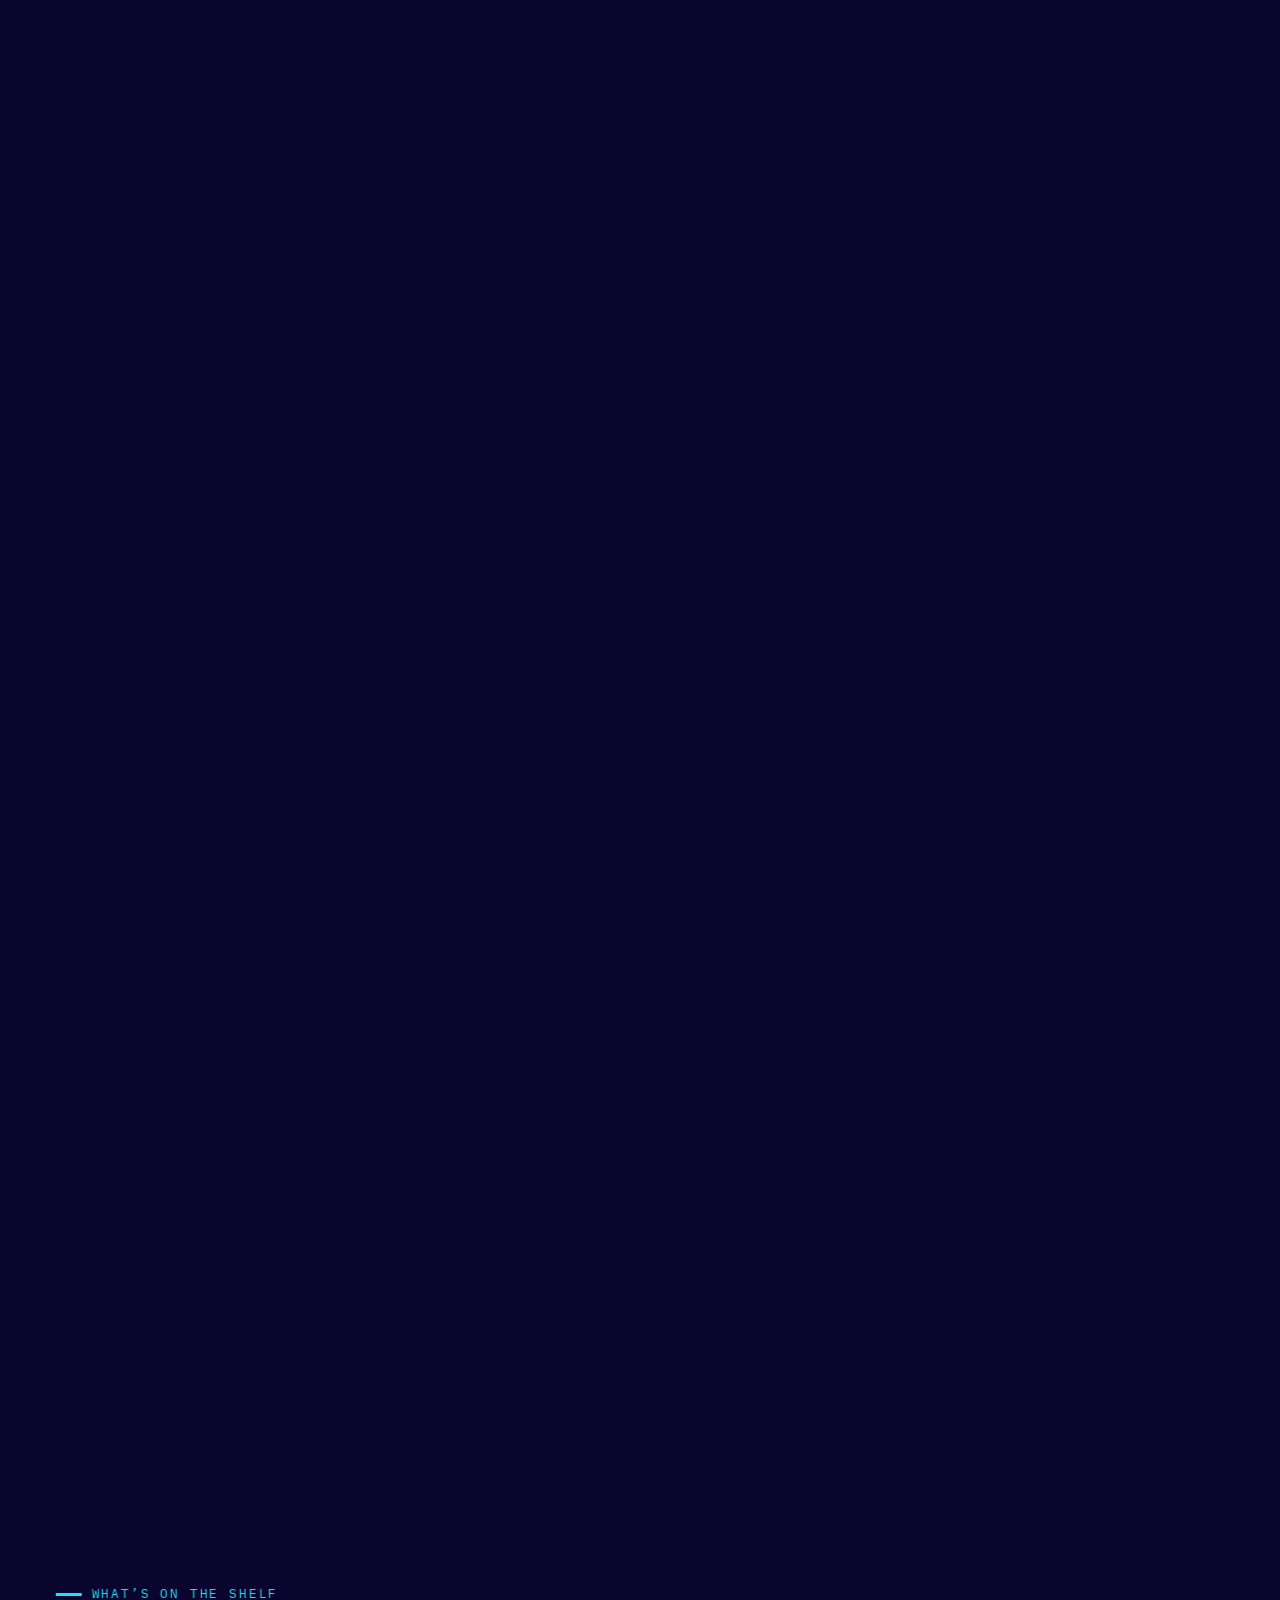
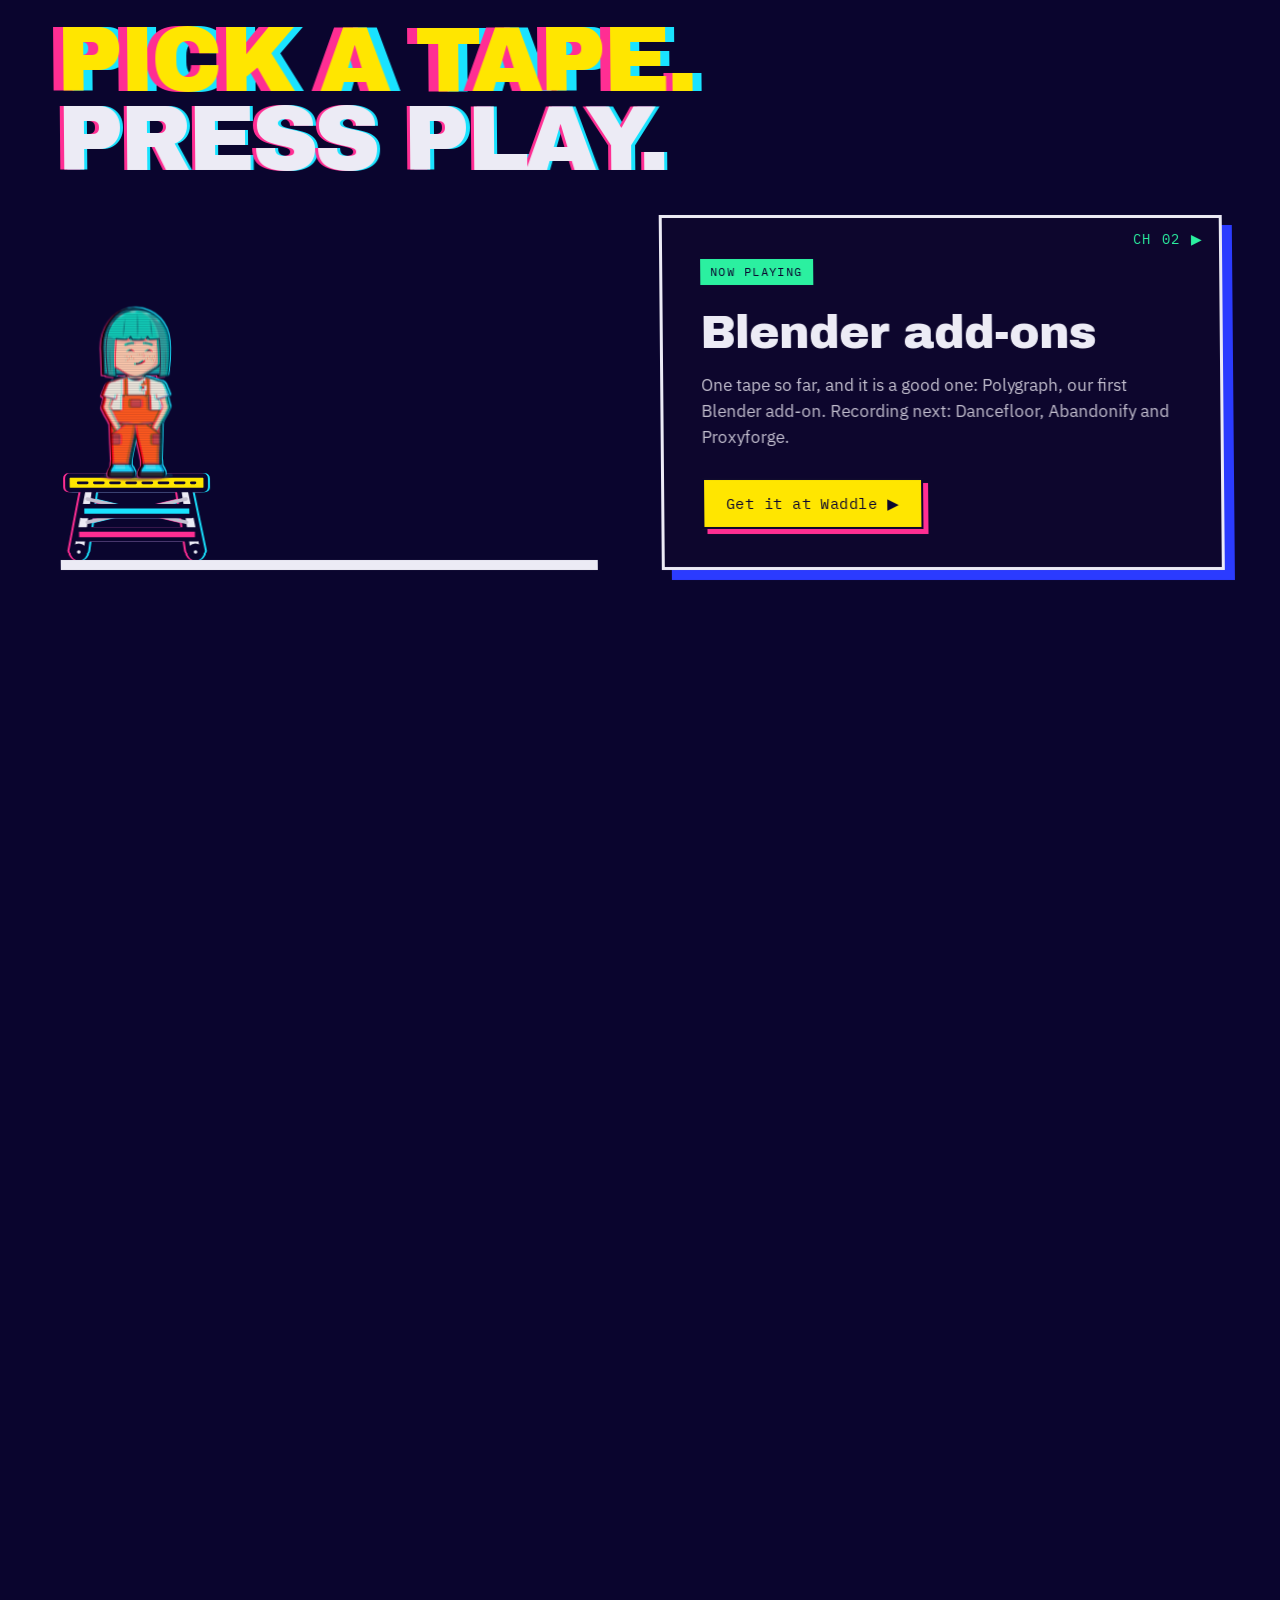
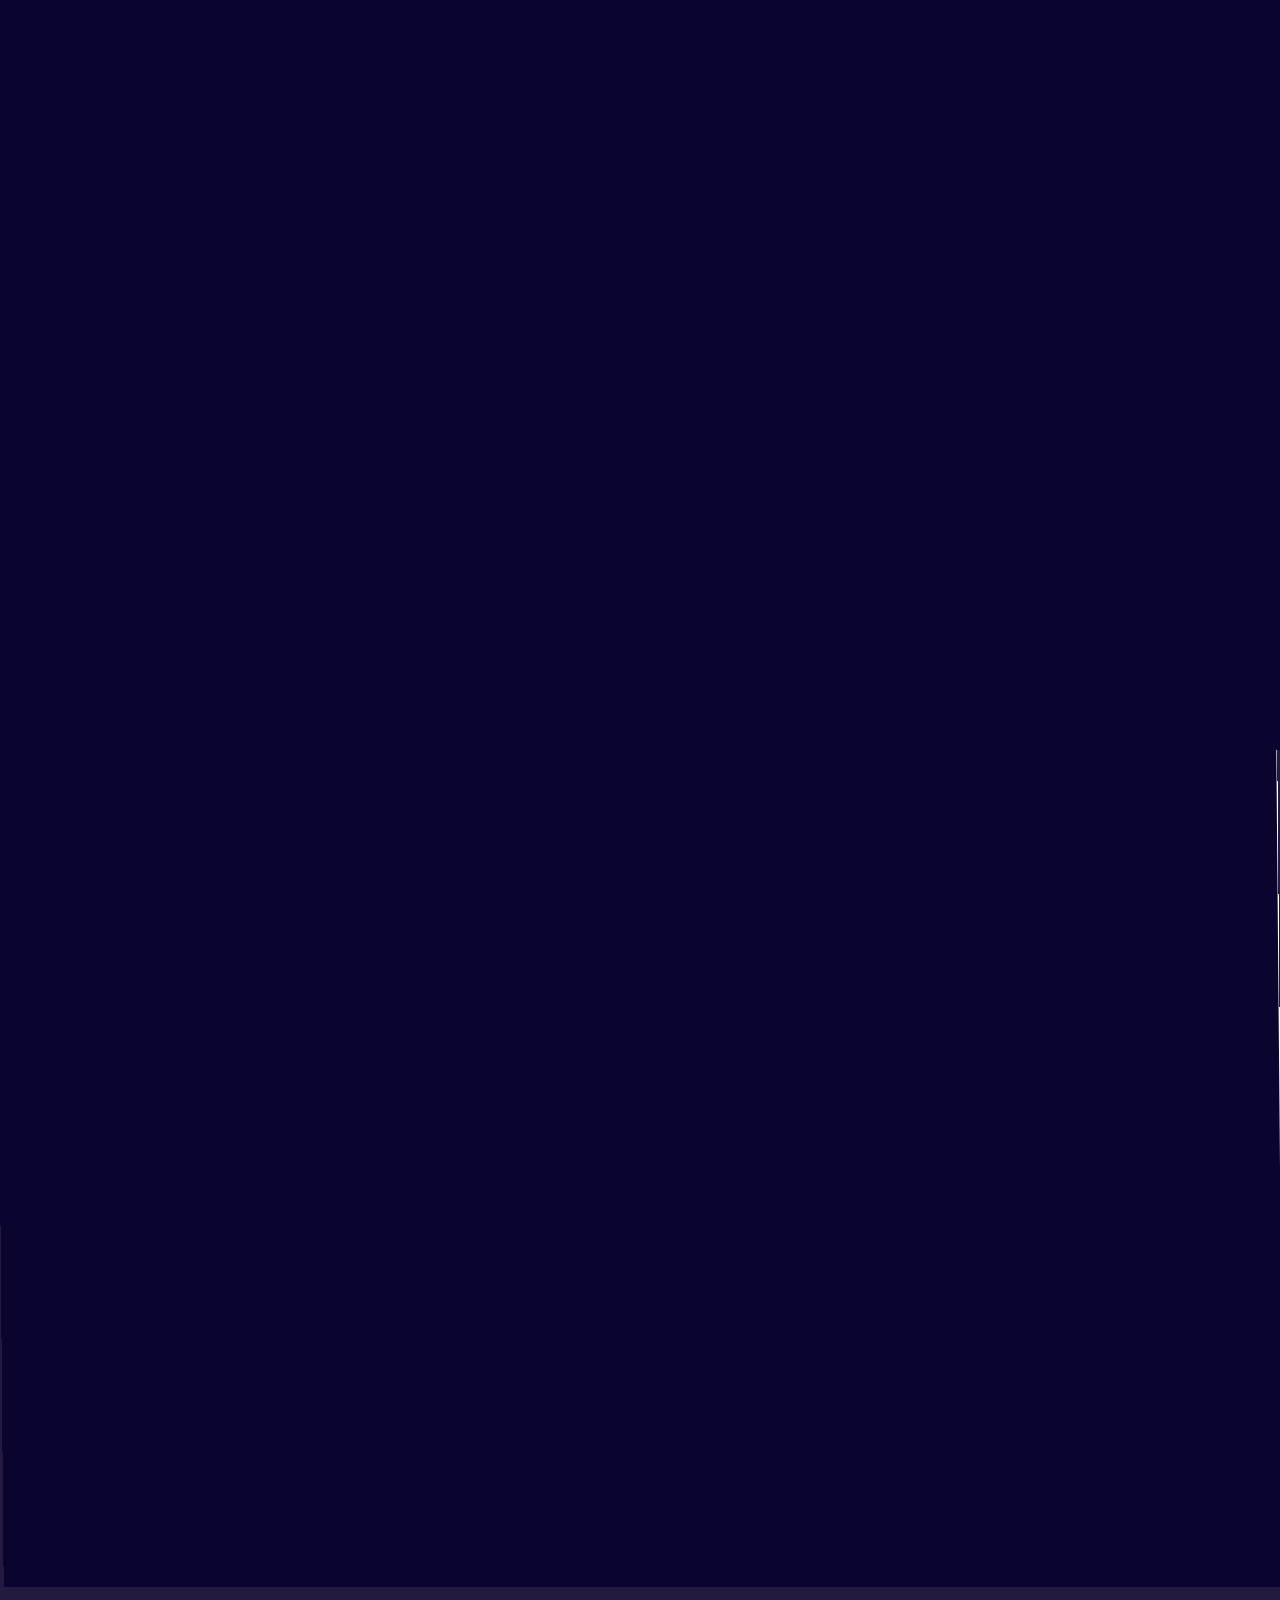
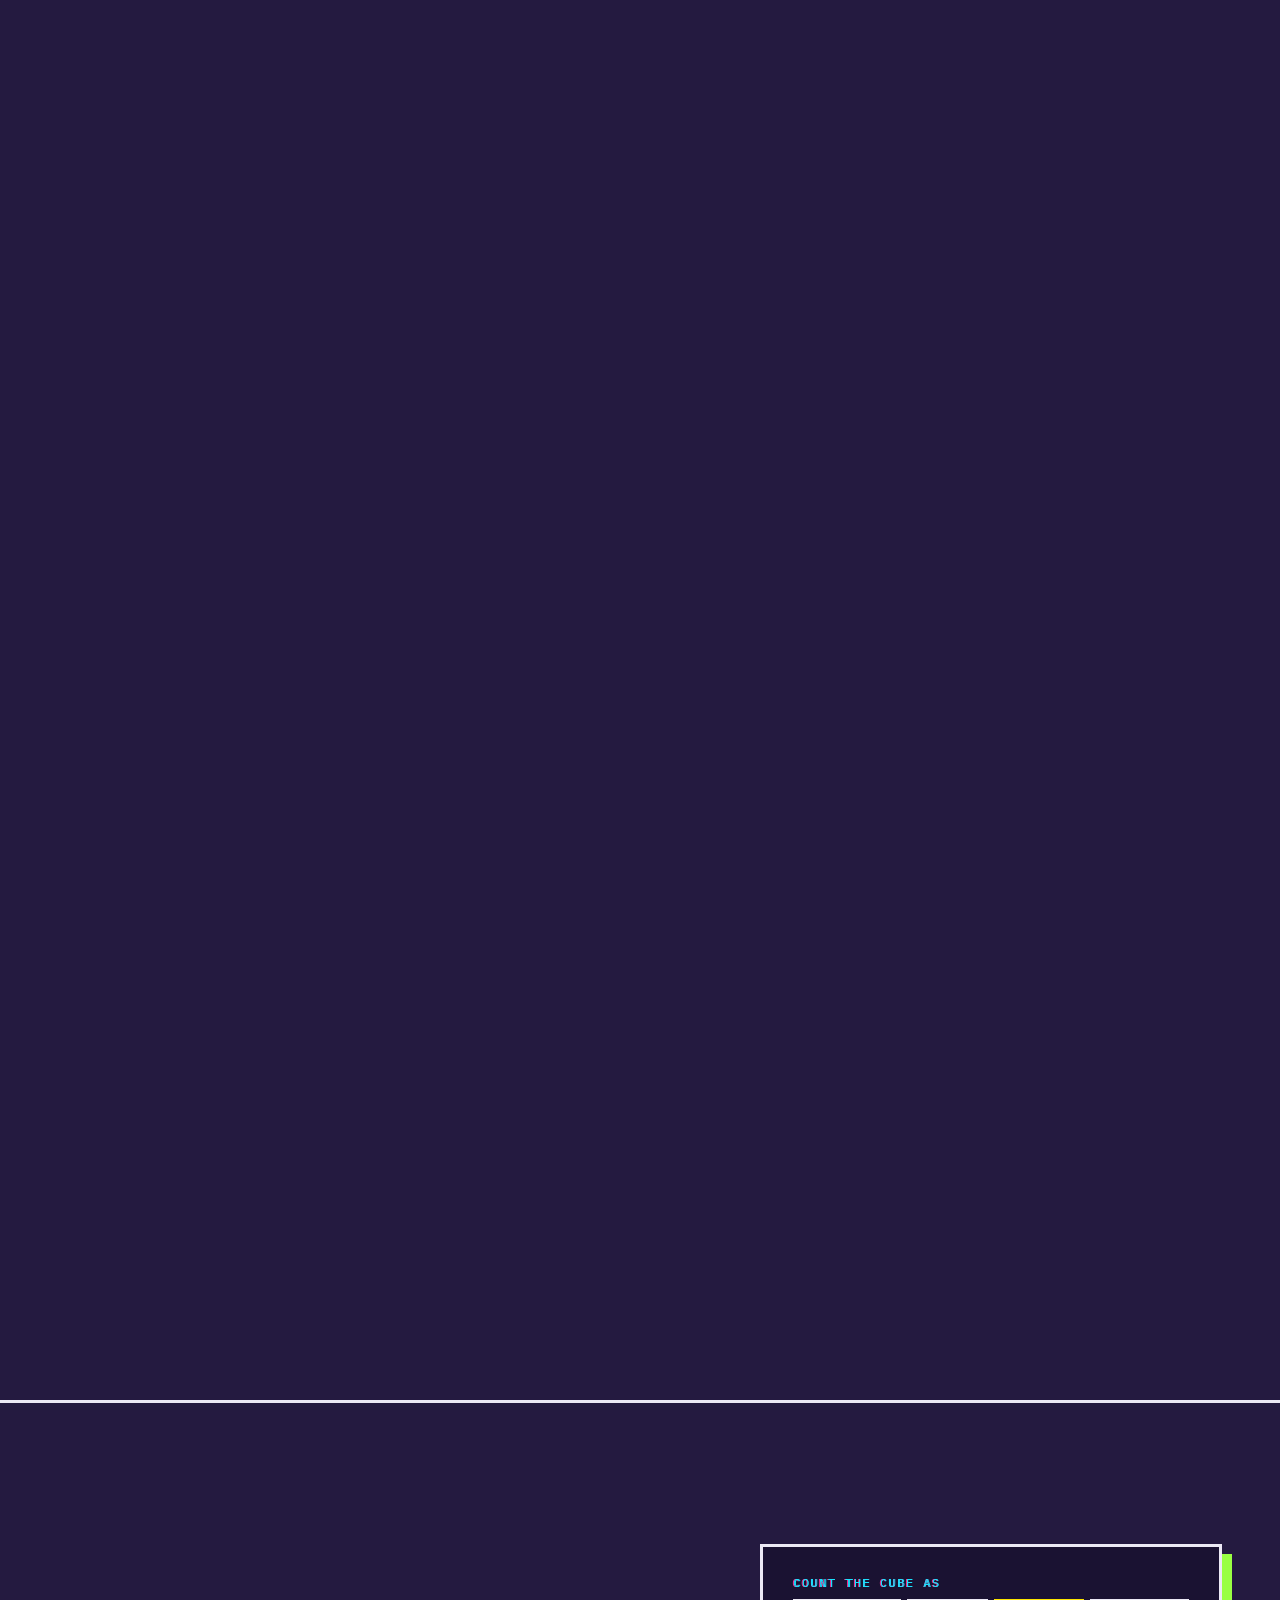
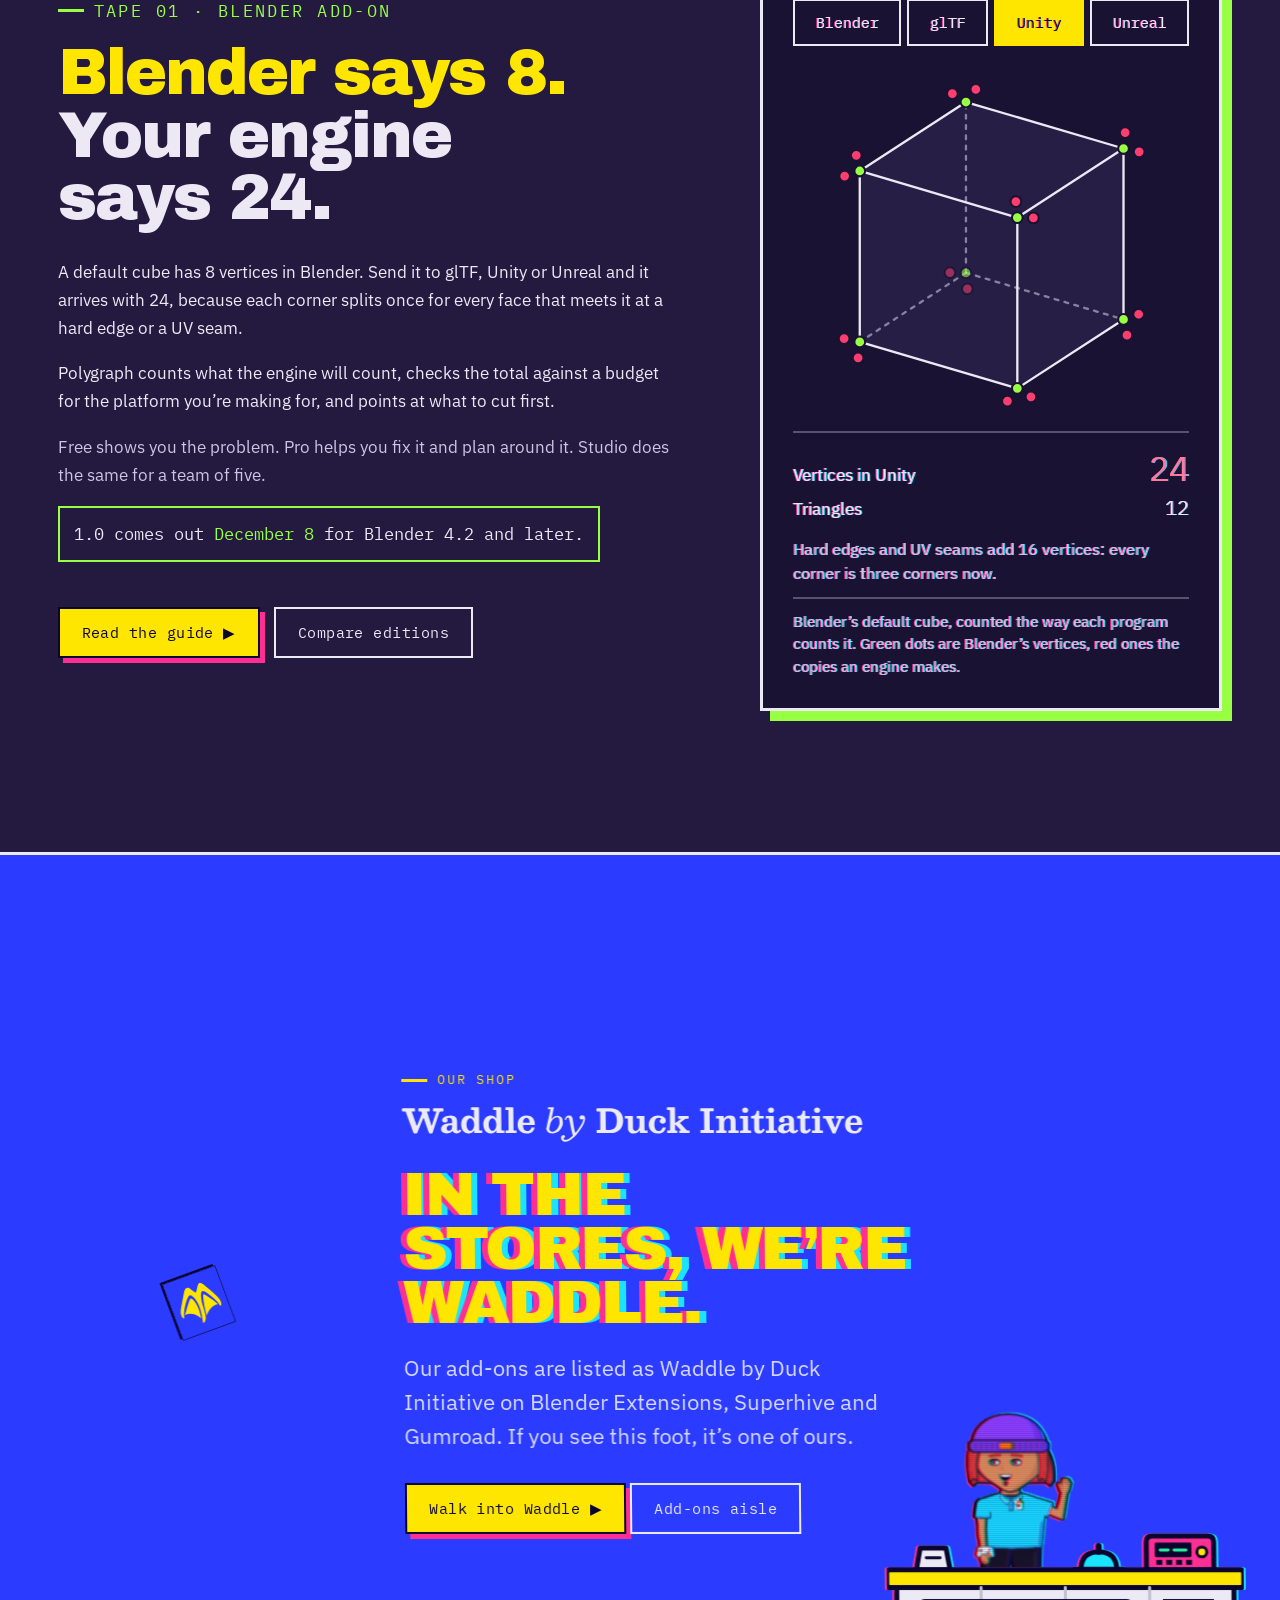
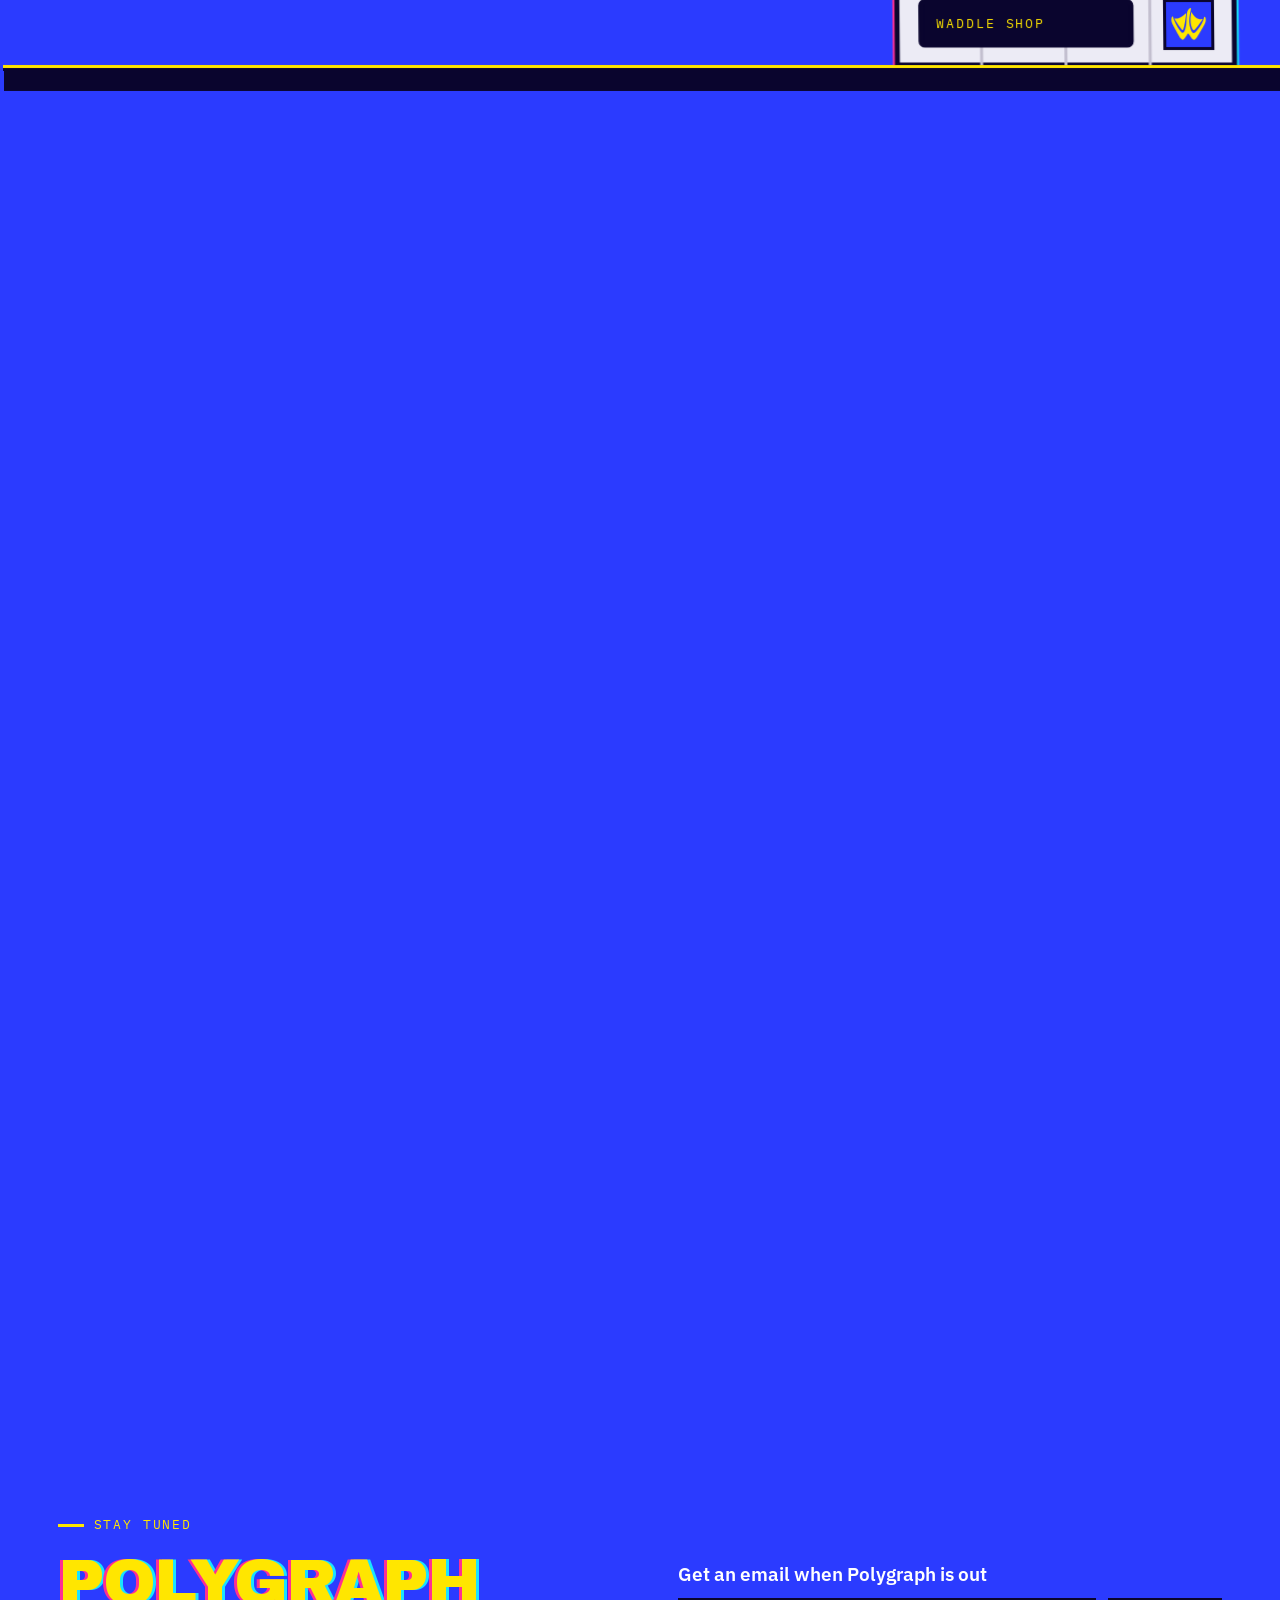
==== commit 6cdaf2aa: "Visit counts on the pages, privacy note updated" ====
--- a/index.html
+++ b/index.html
@@ -28,6 +28,8 @@
 <link rel="stylesheet" href="assets/css/site.css">
 <link rel="stylesheet" href="assets/css/story.css">
 <link rel="stylesheet" href="assets/css/extras.css">
+<script data-goatcounter="https://duckinitiative.goatcounter.com/count" async src="/assets/js/count.js"></script>
+<script defer src="/assets/js/clicks.js"></script>
 </head>
 <body data-no-boot data-page="home" data-notify>
 <main>
@@ -231,7 +233,7 @@
       </div>
       <div id="privacy">
         <h2>Privacy</h2>
-        <p>This site sets no cookies, runs no analytics and loads nothing from anywhere else. GitHub Pages, which hosts it, keeps ordinary server logs.</p>
+        <p>This site sets no cookies, and everything on it is served from here. We count visits with GoatCounter, which keeps no personal data and can’t follow you to other sites. GitHub Pages, which hosts it, keeps ordinary server logs.</p>
         <p>If you sign up for email, your address is kept by Buttondown, the service that sends it. We use it for release news and nothing else, and every email has a link to unsubscribe.</p>
       </div>
     </div>
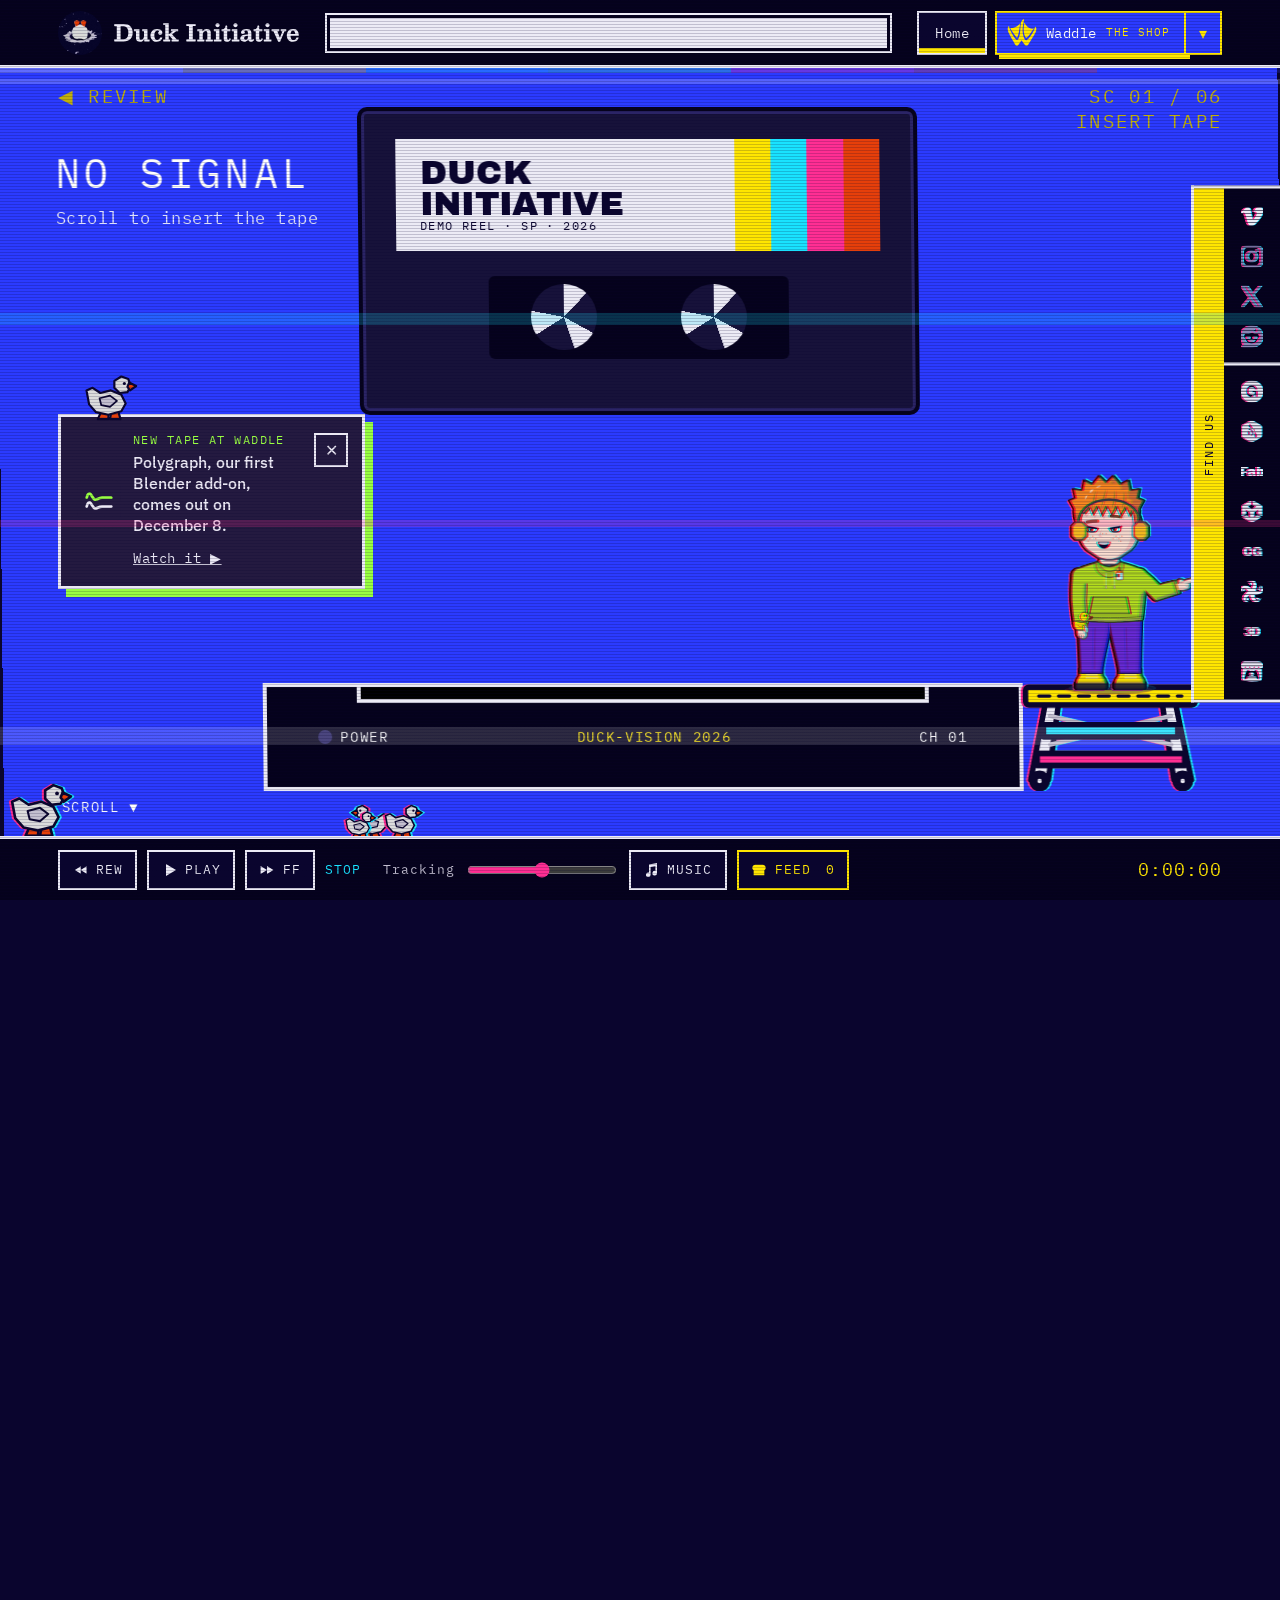
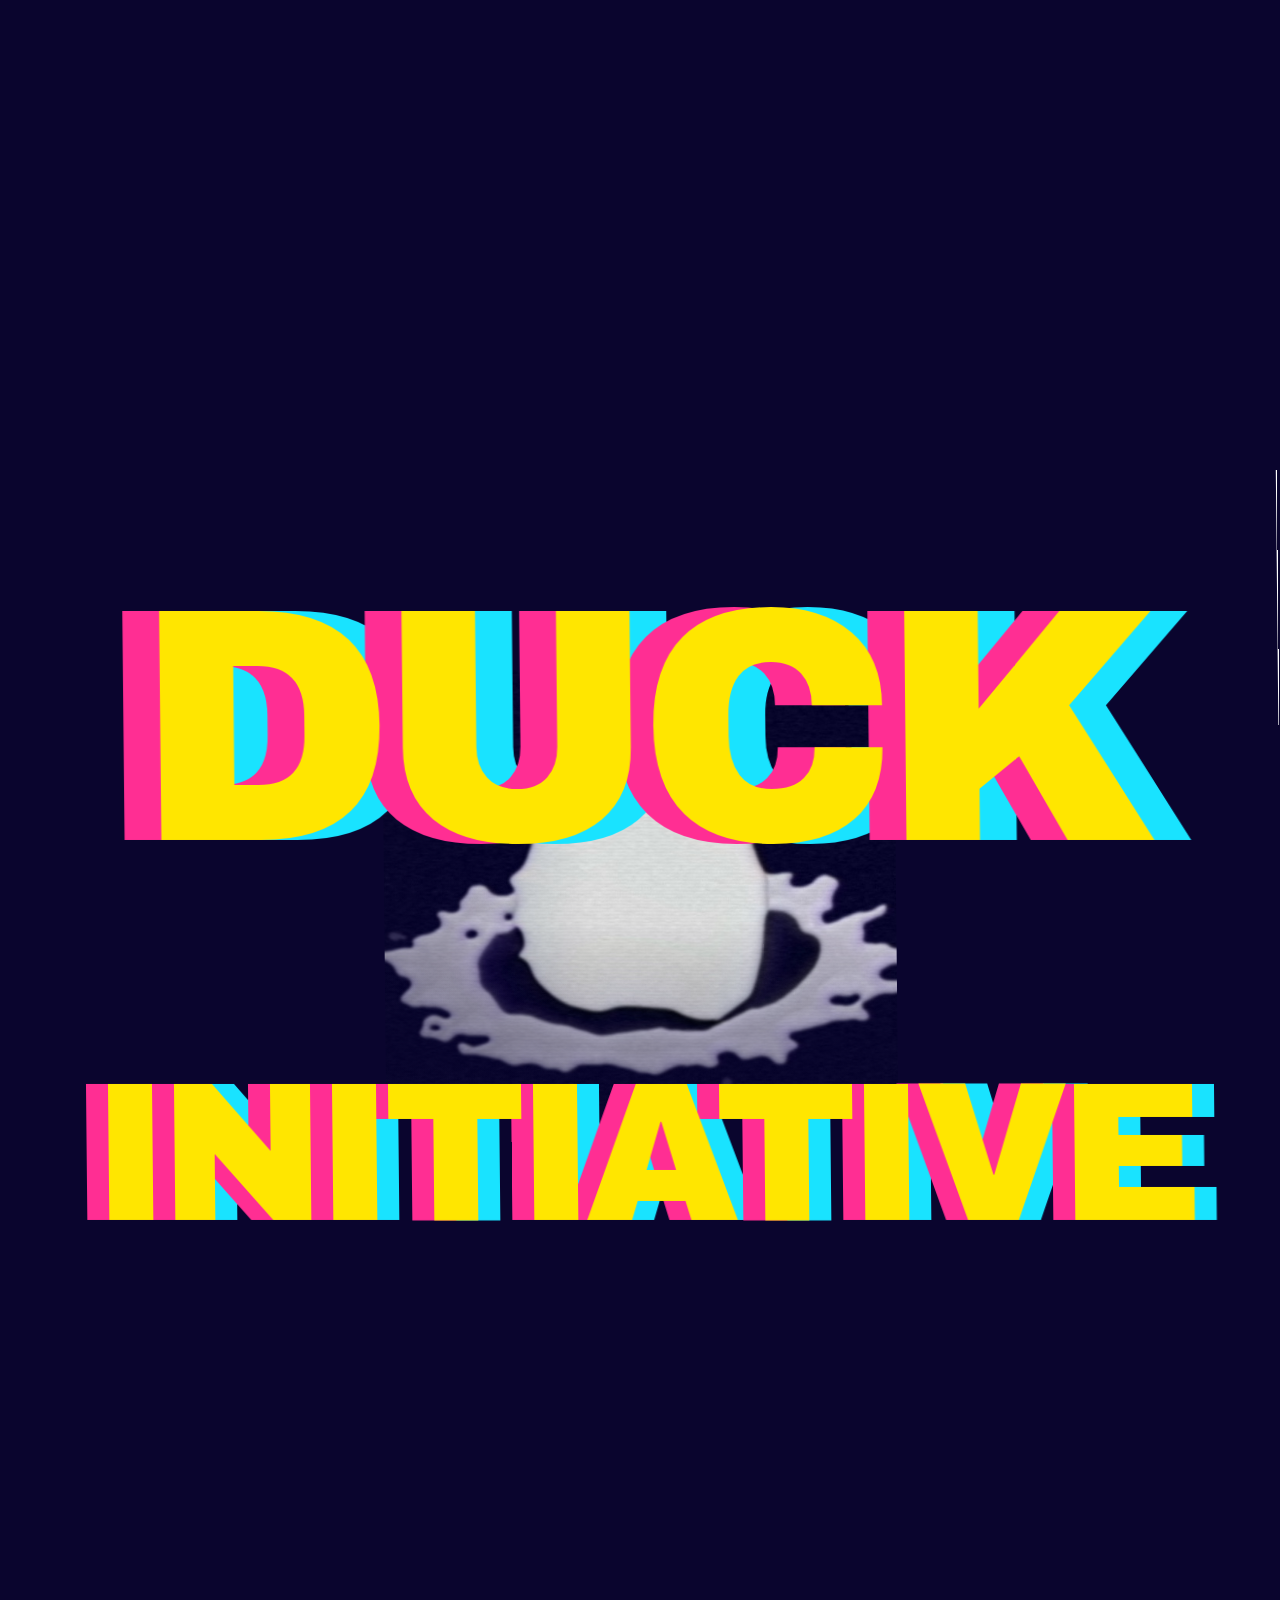
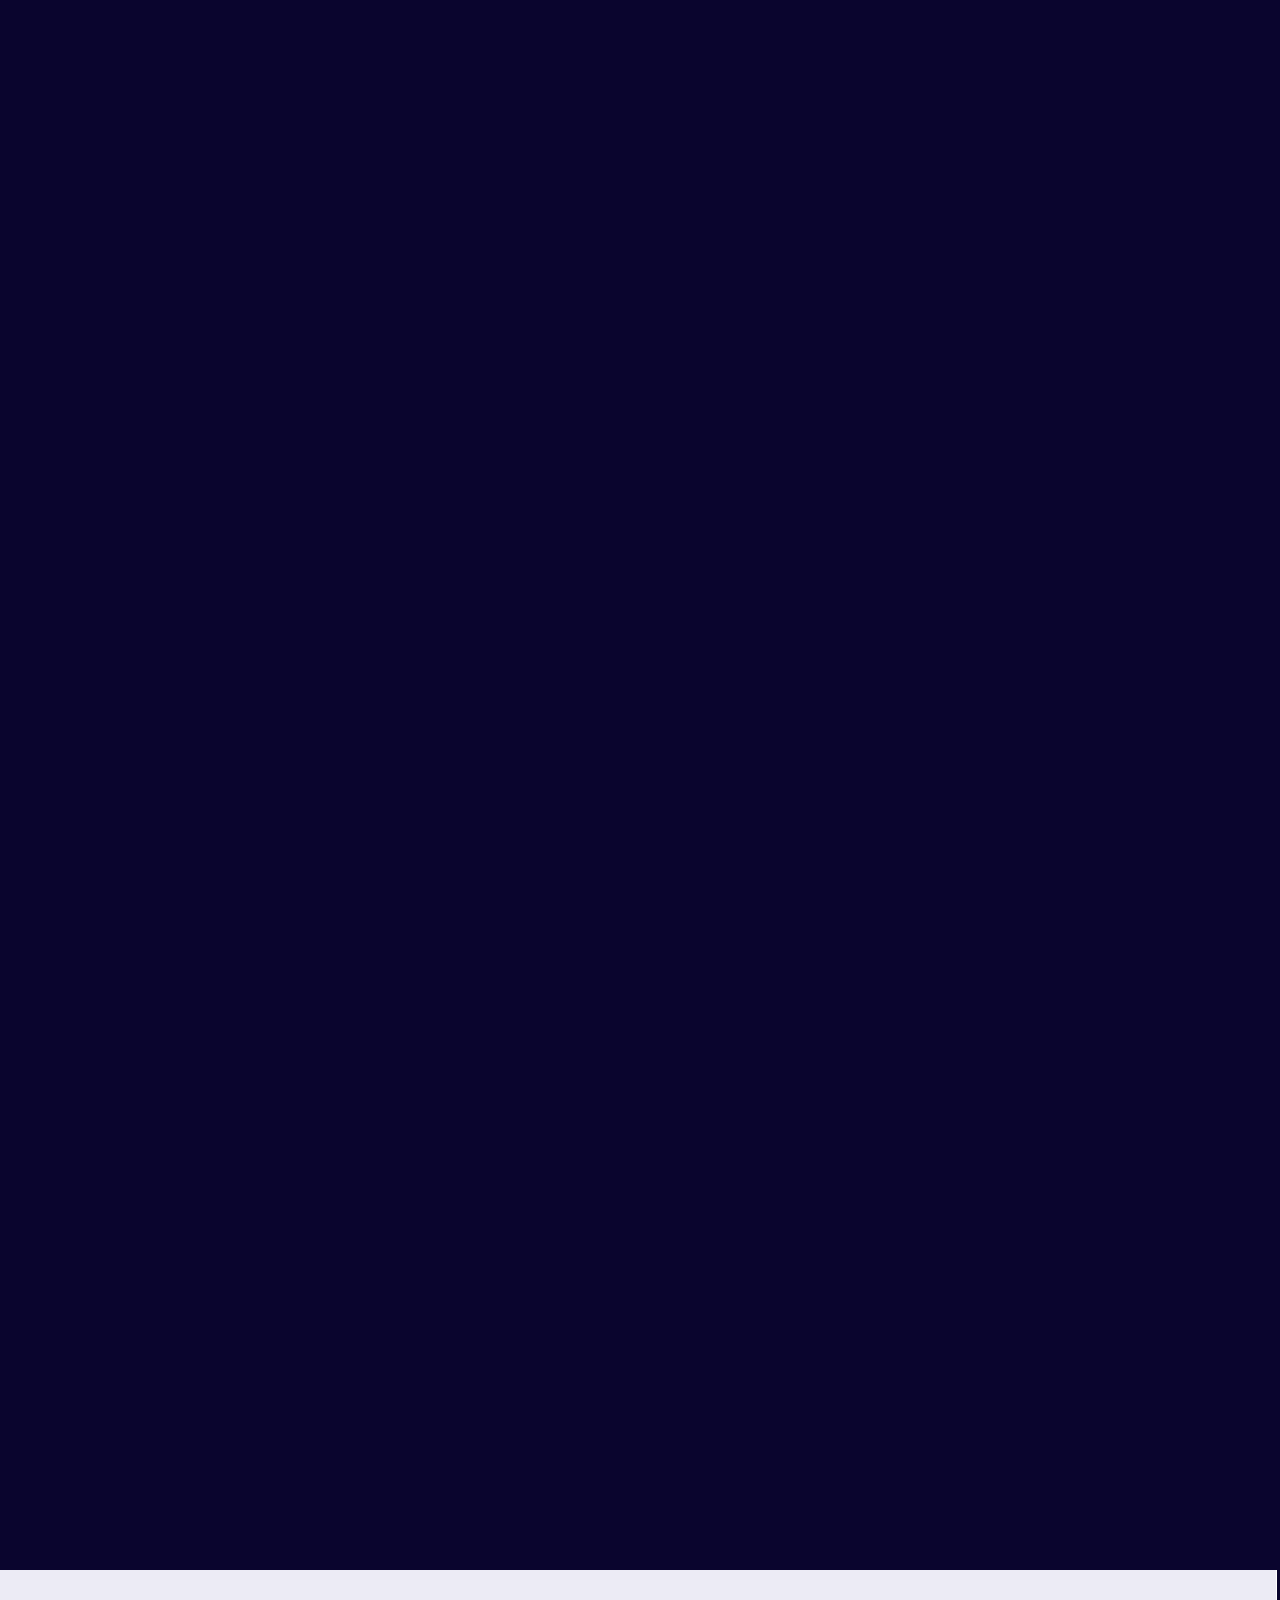
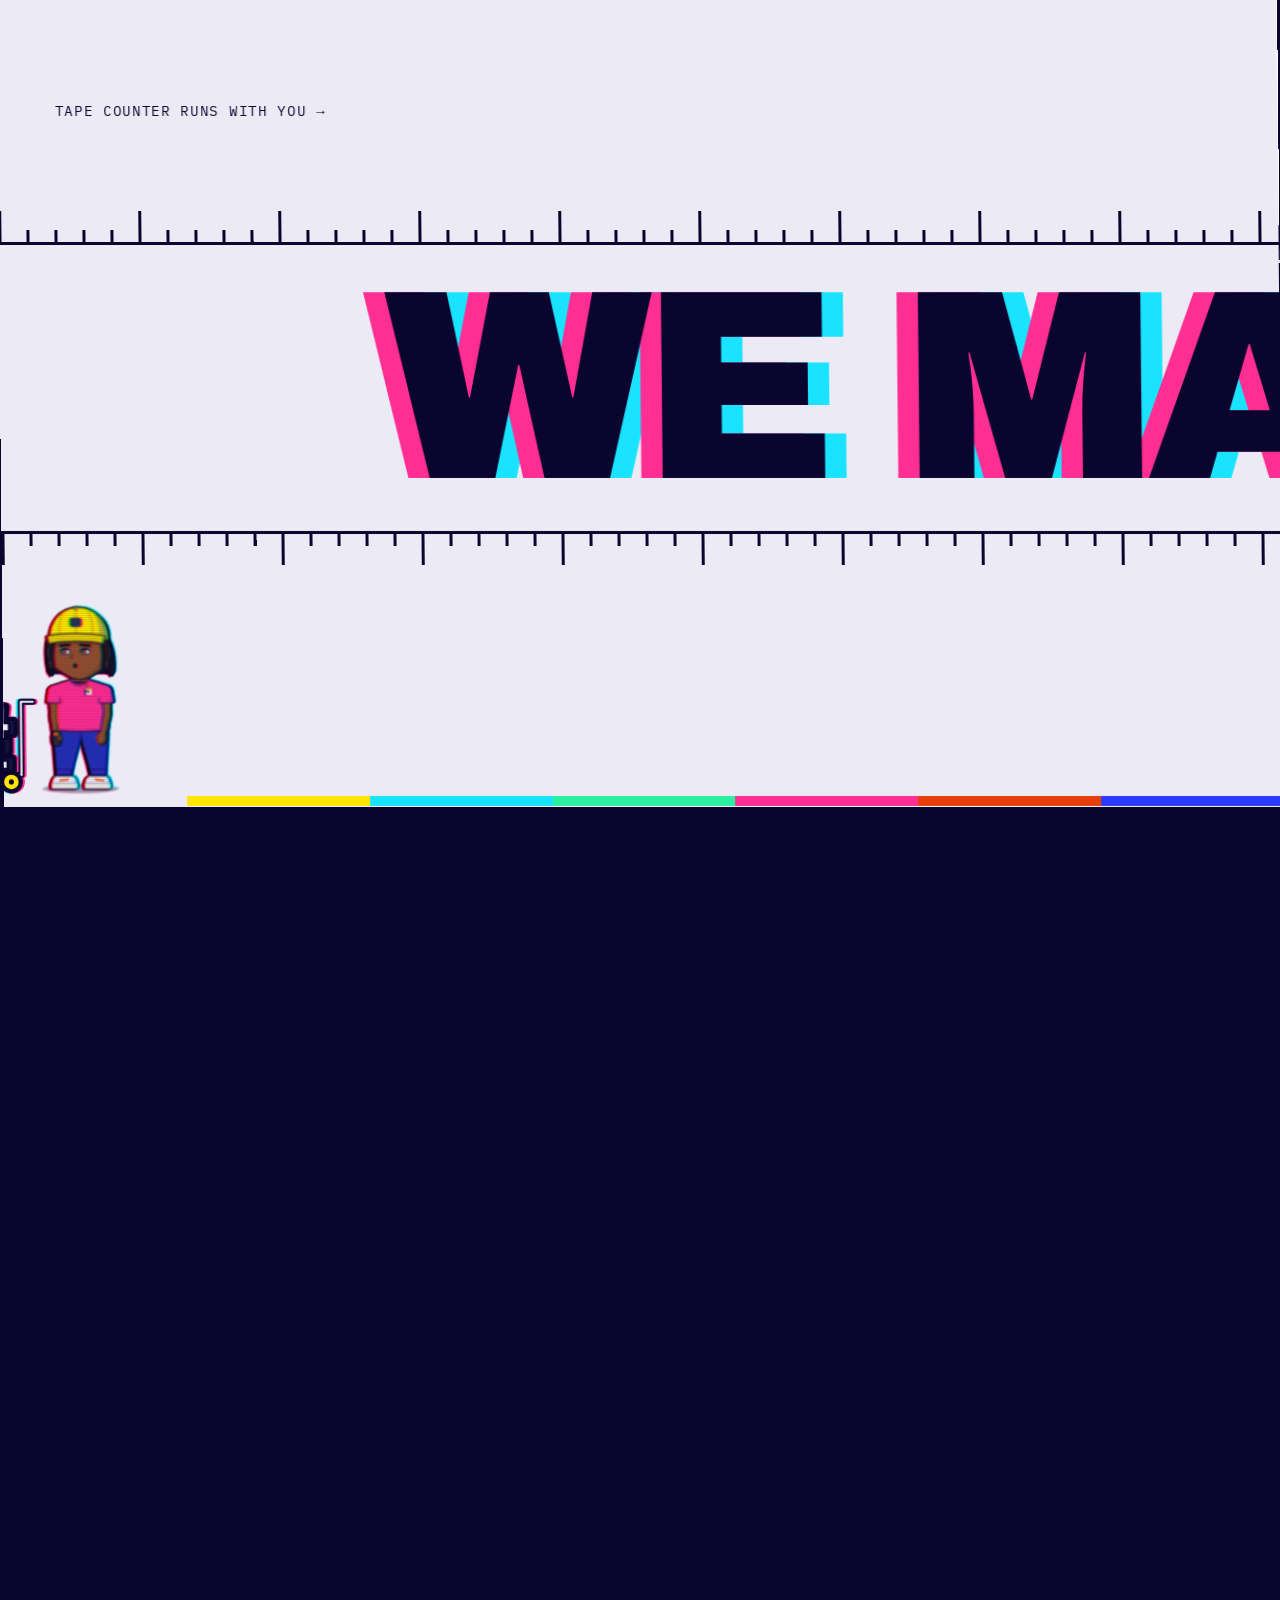
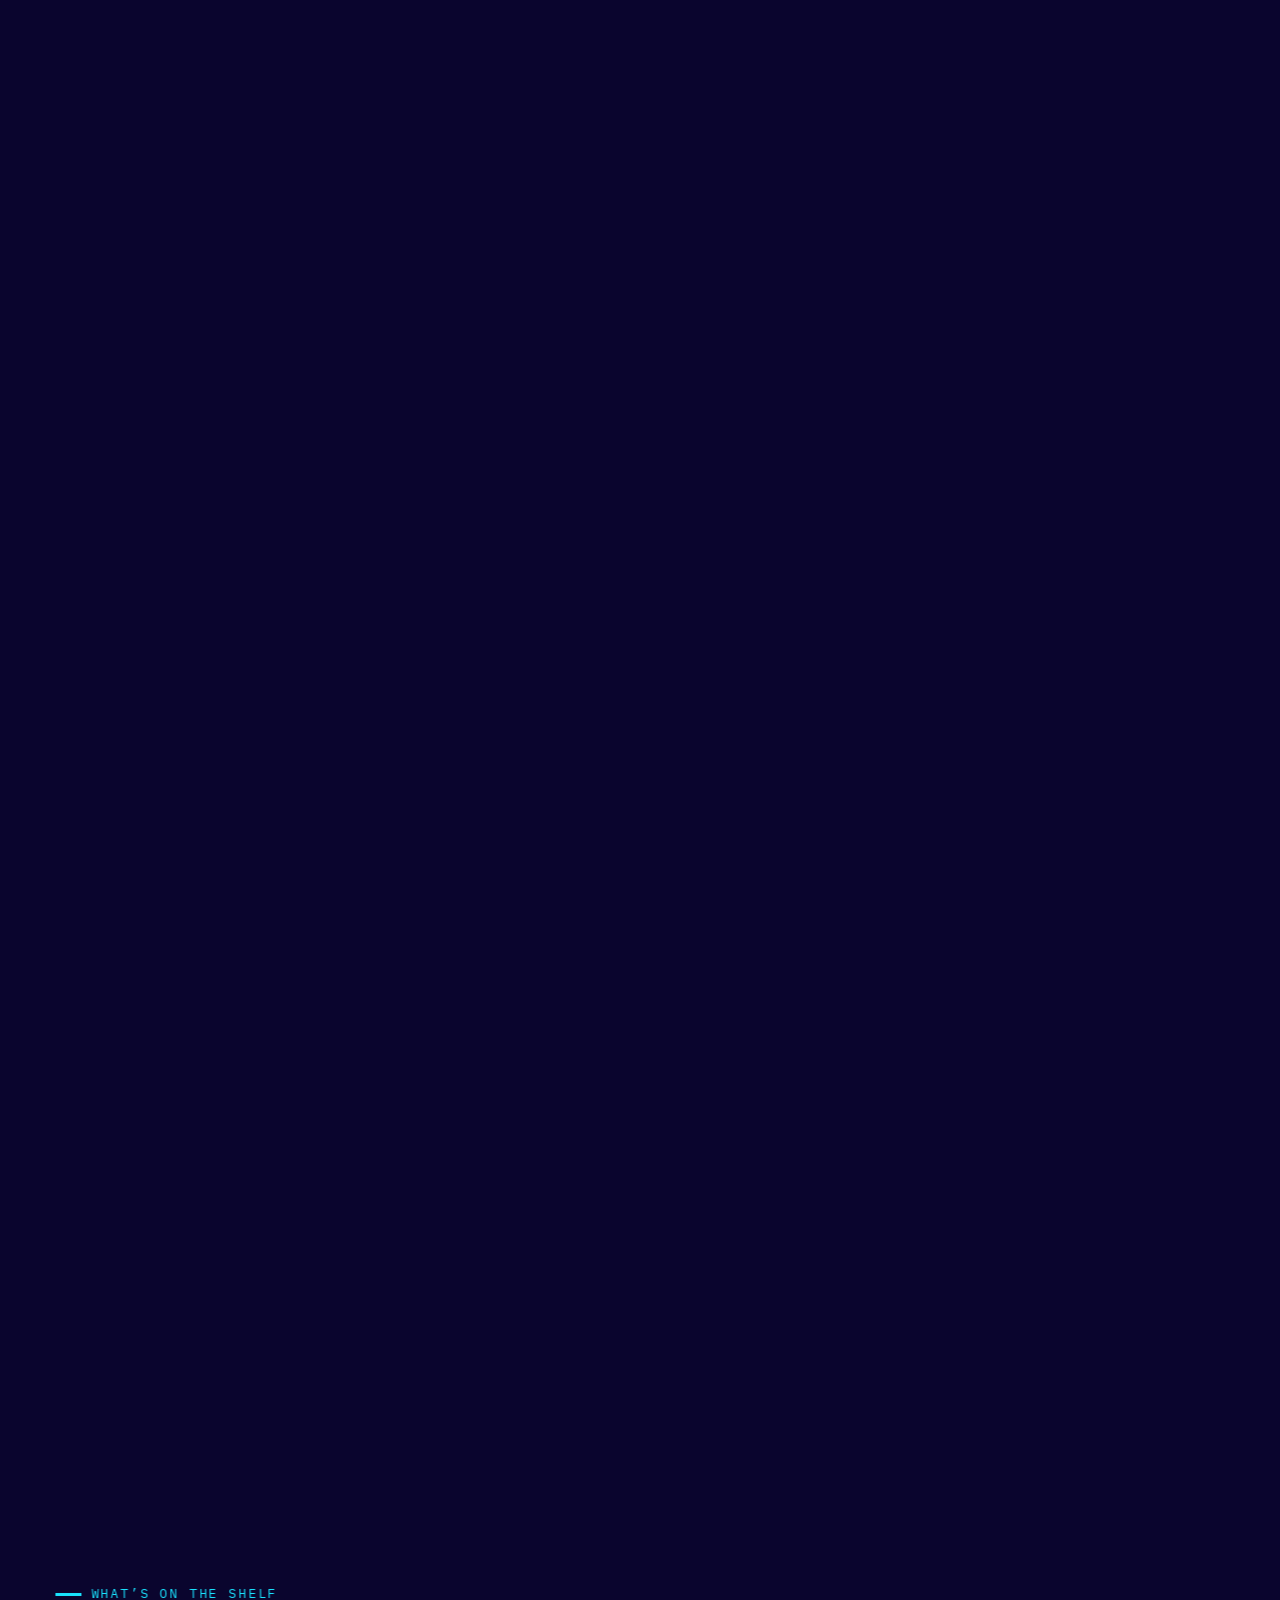
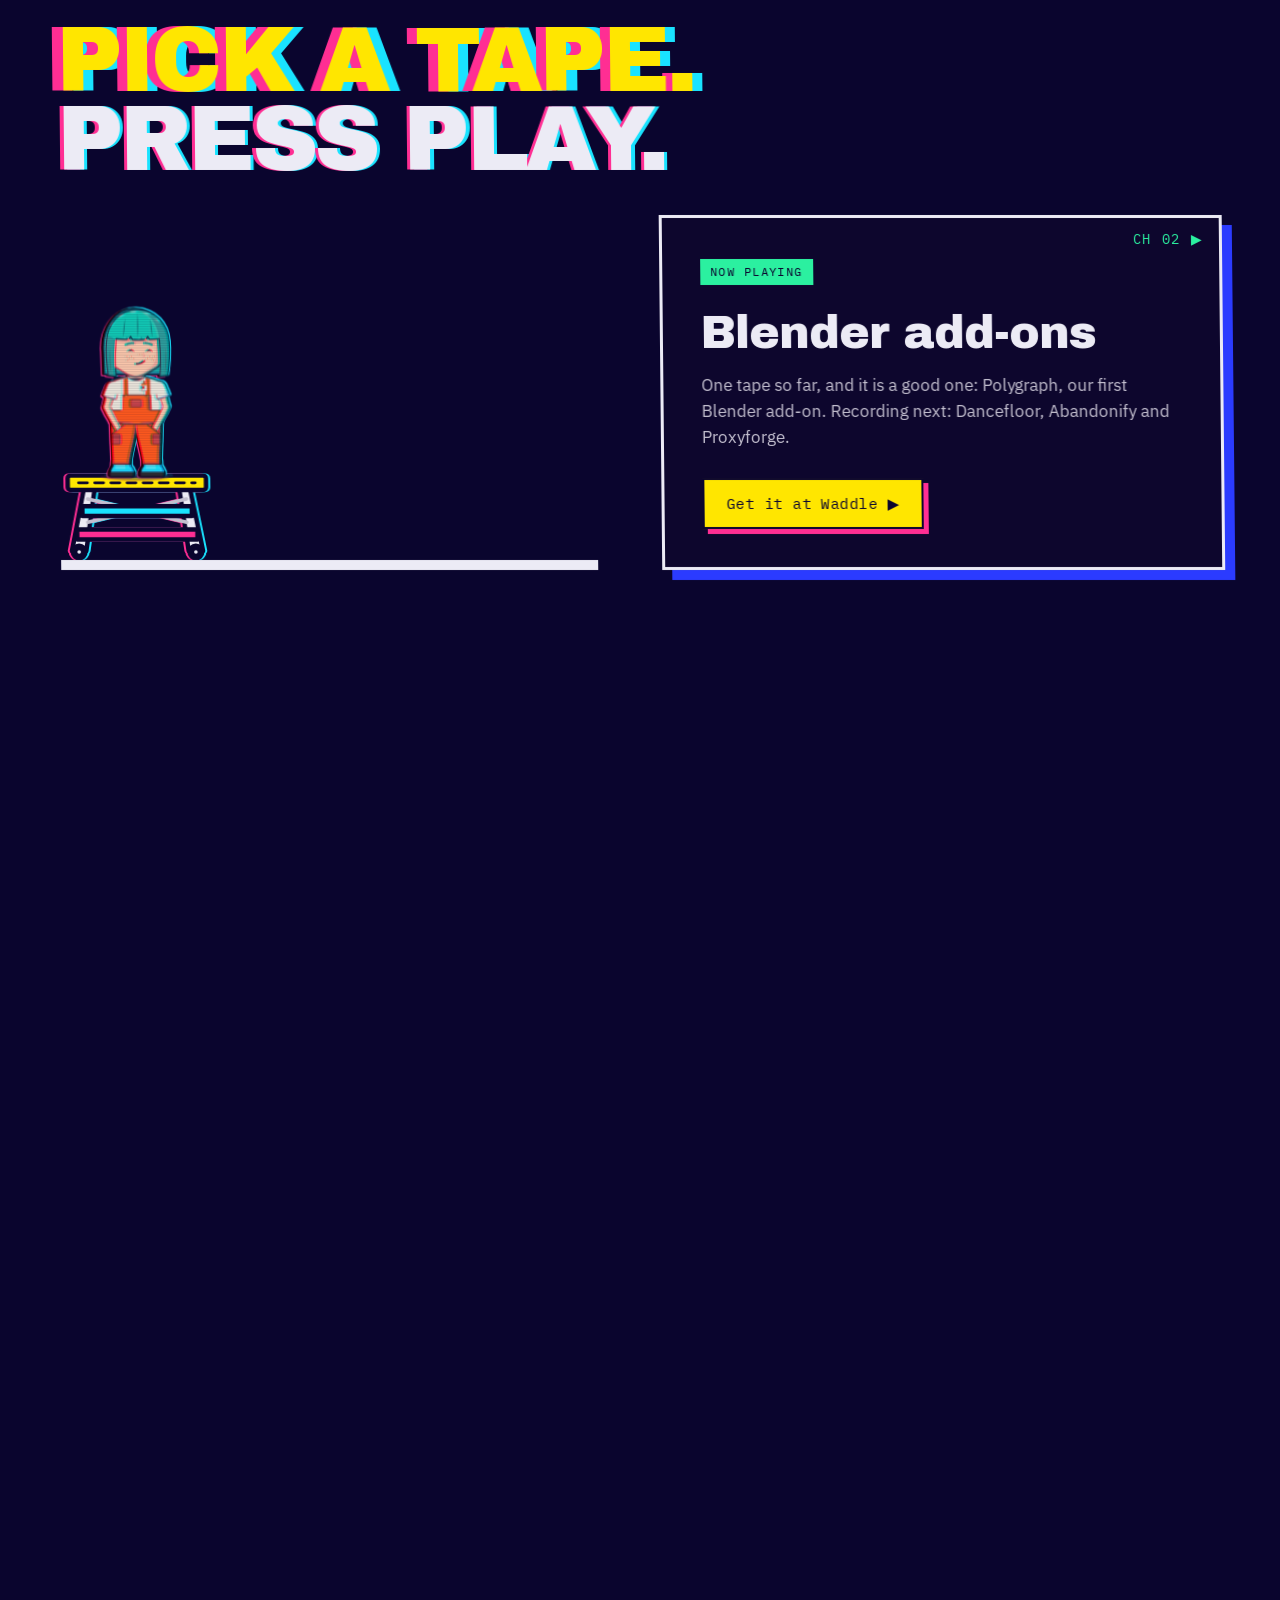
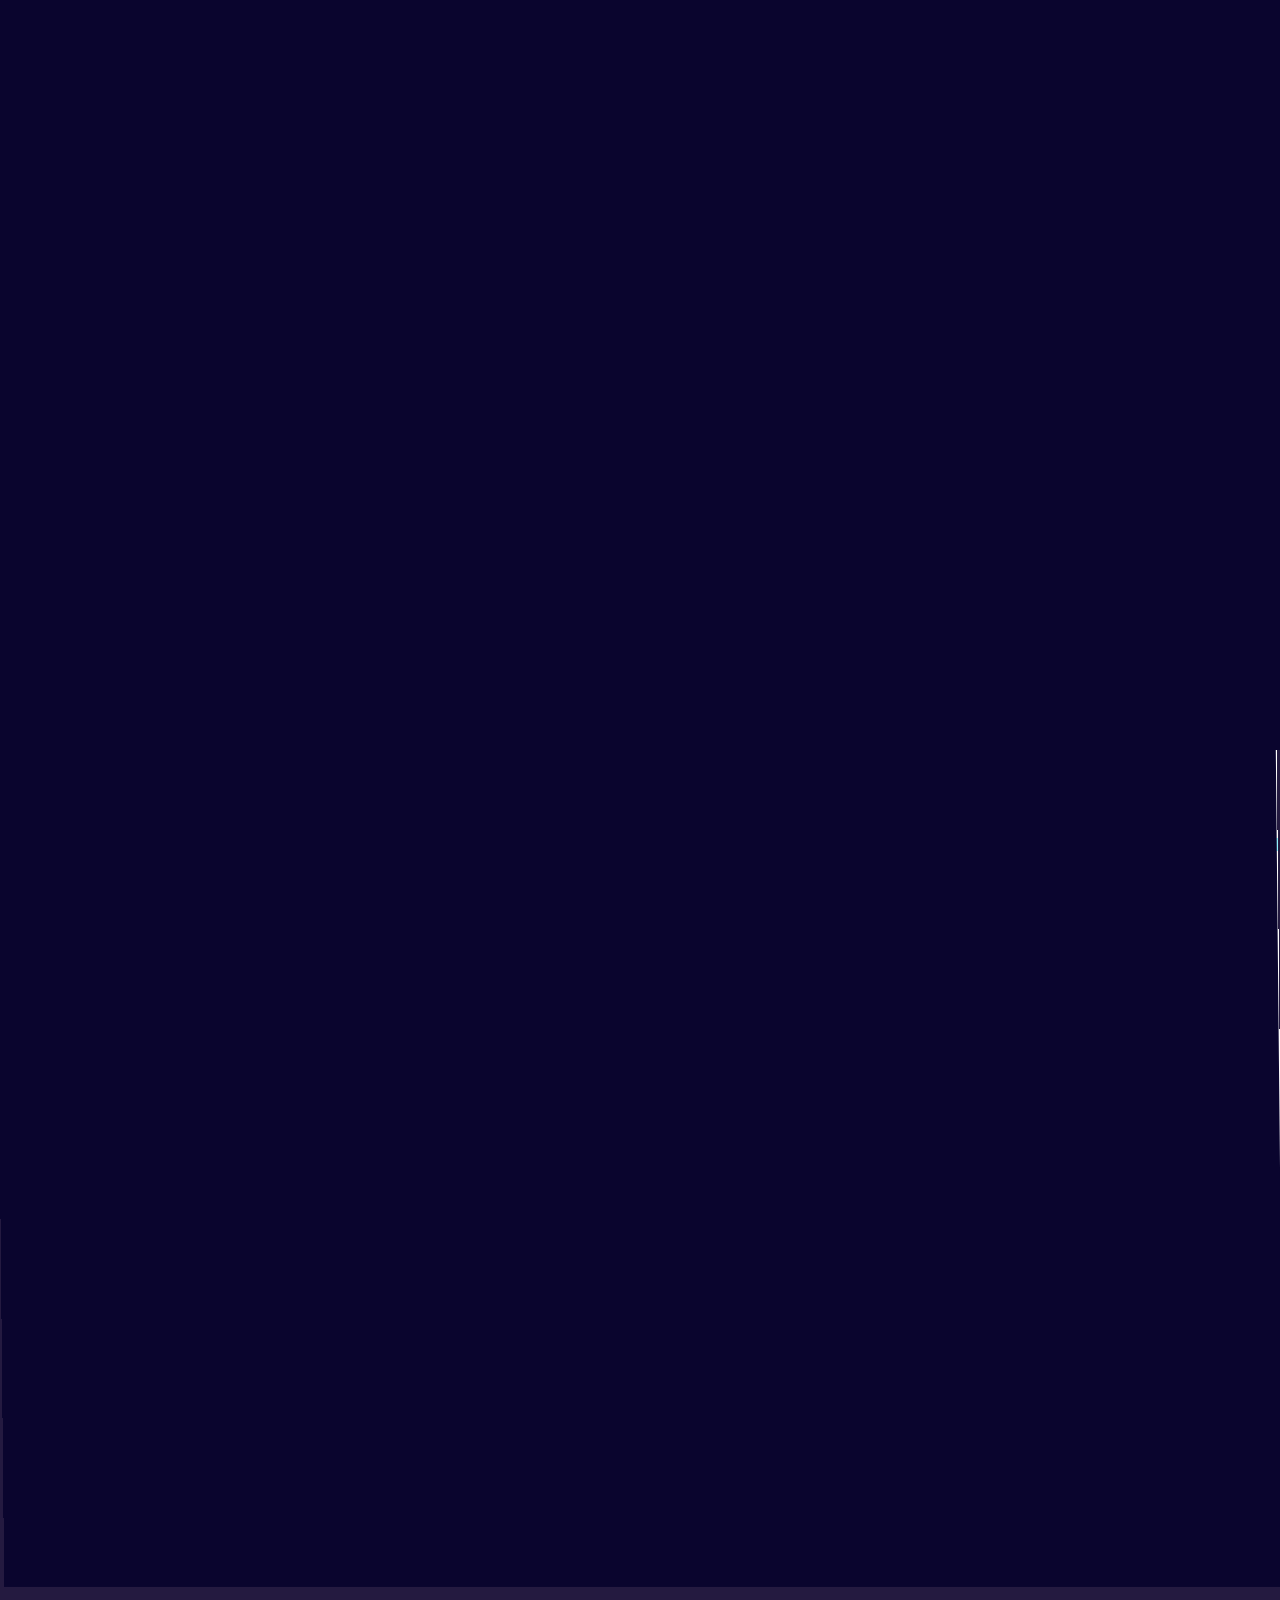
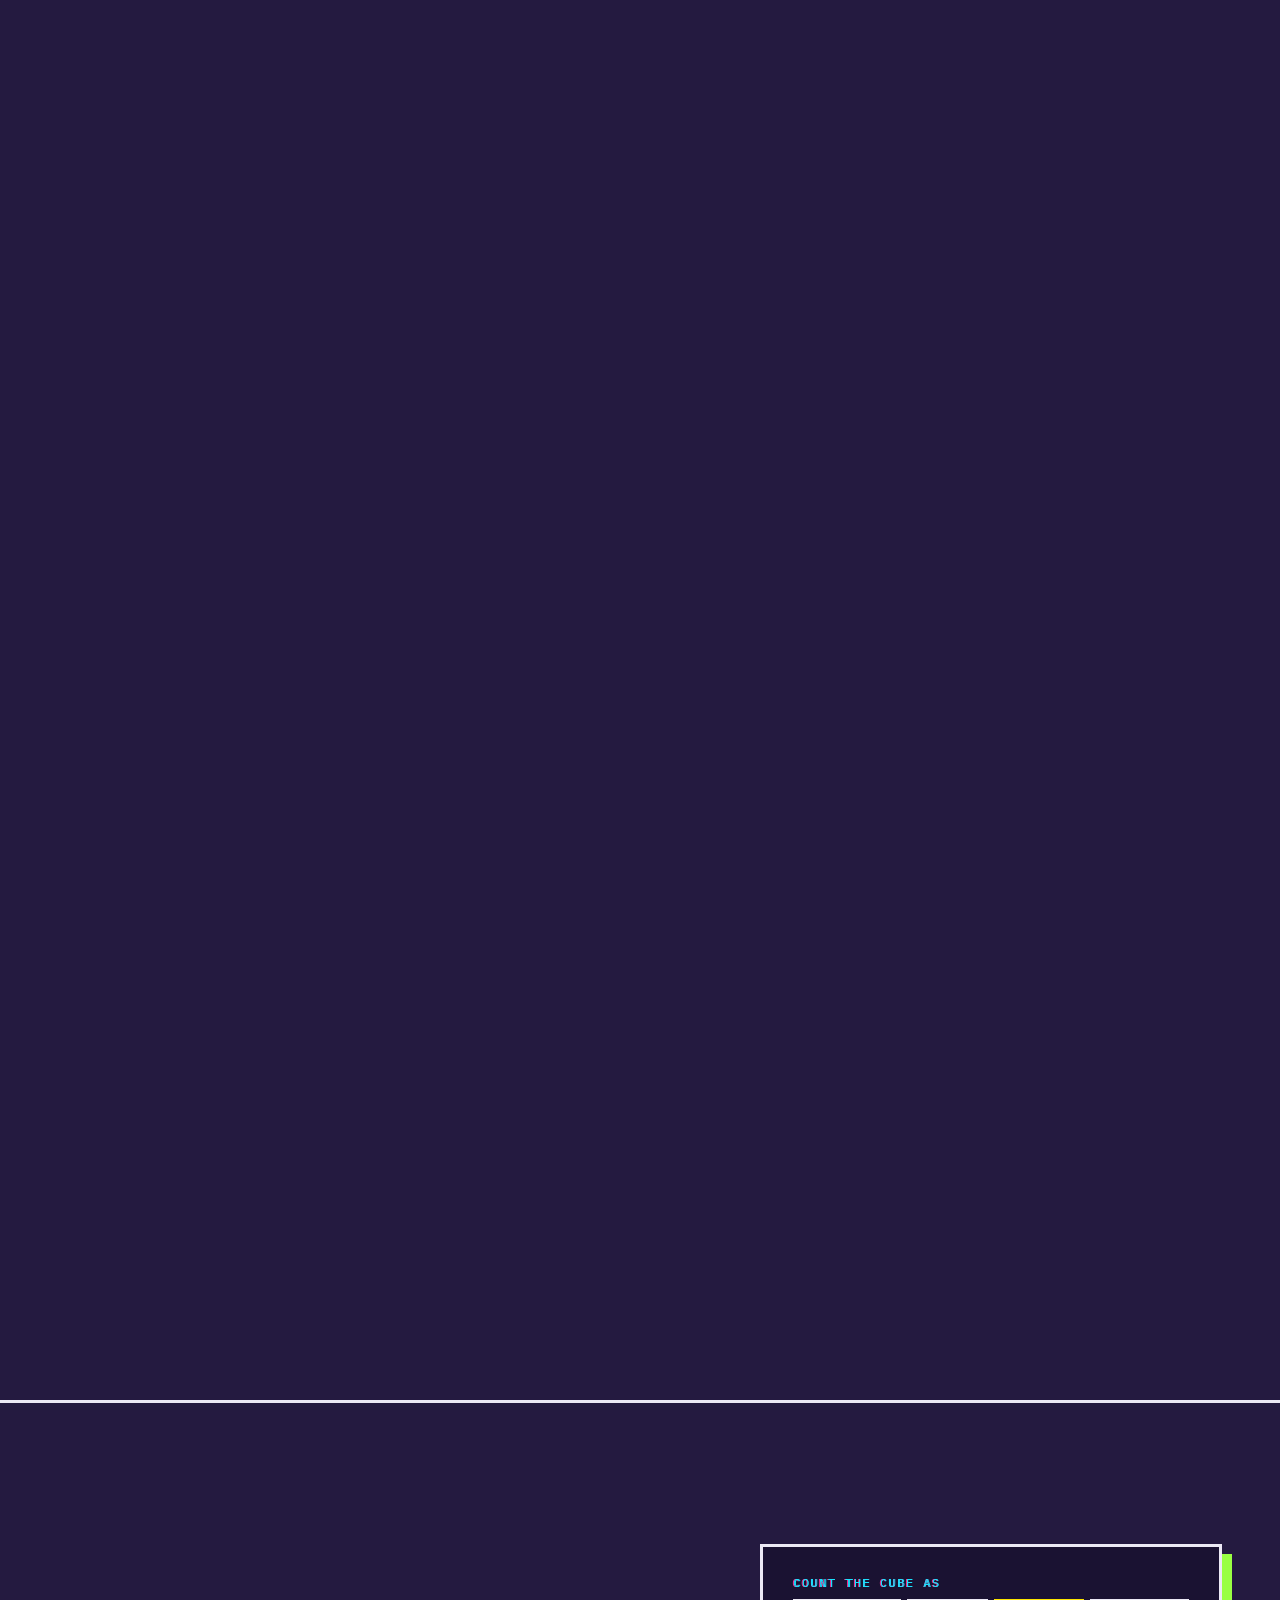
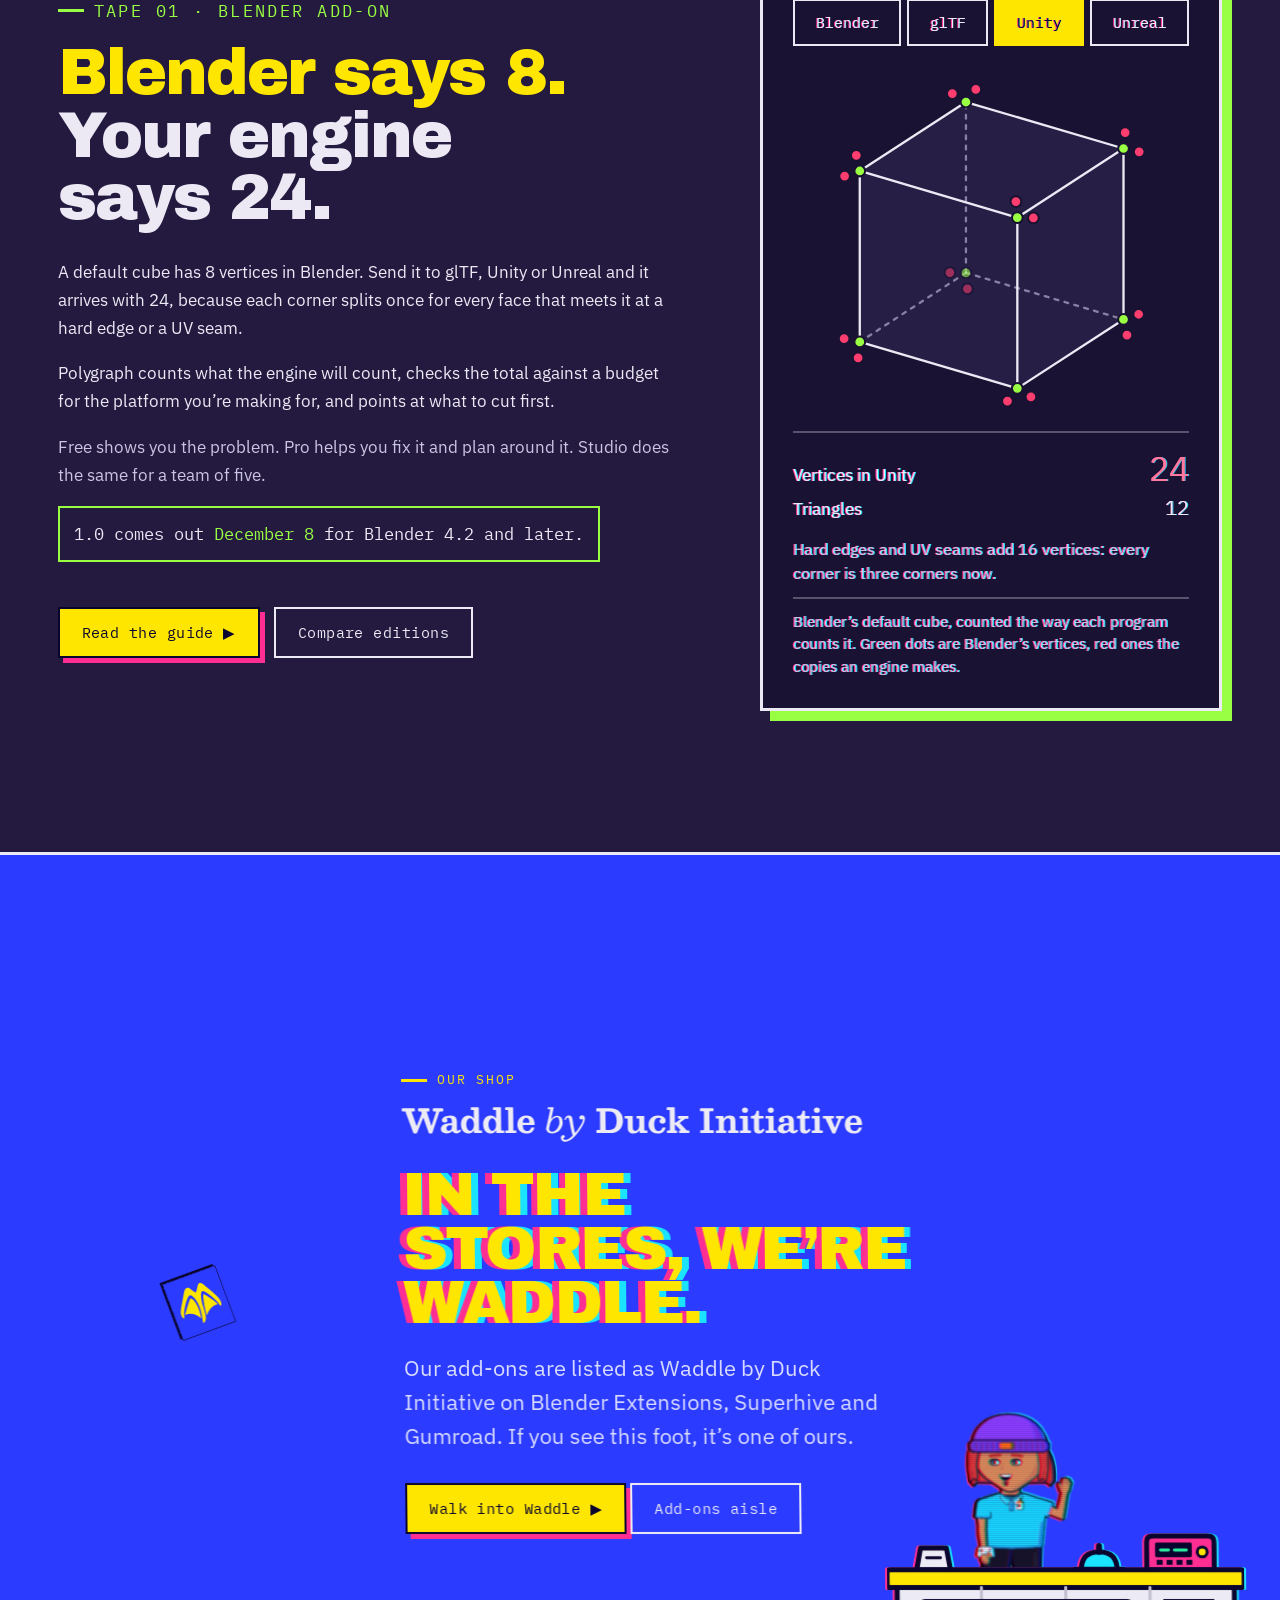
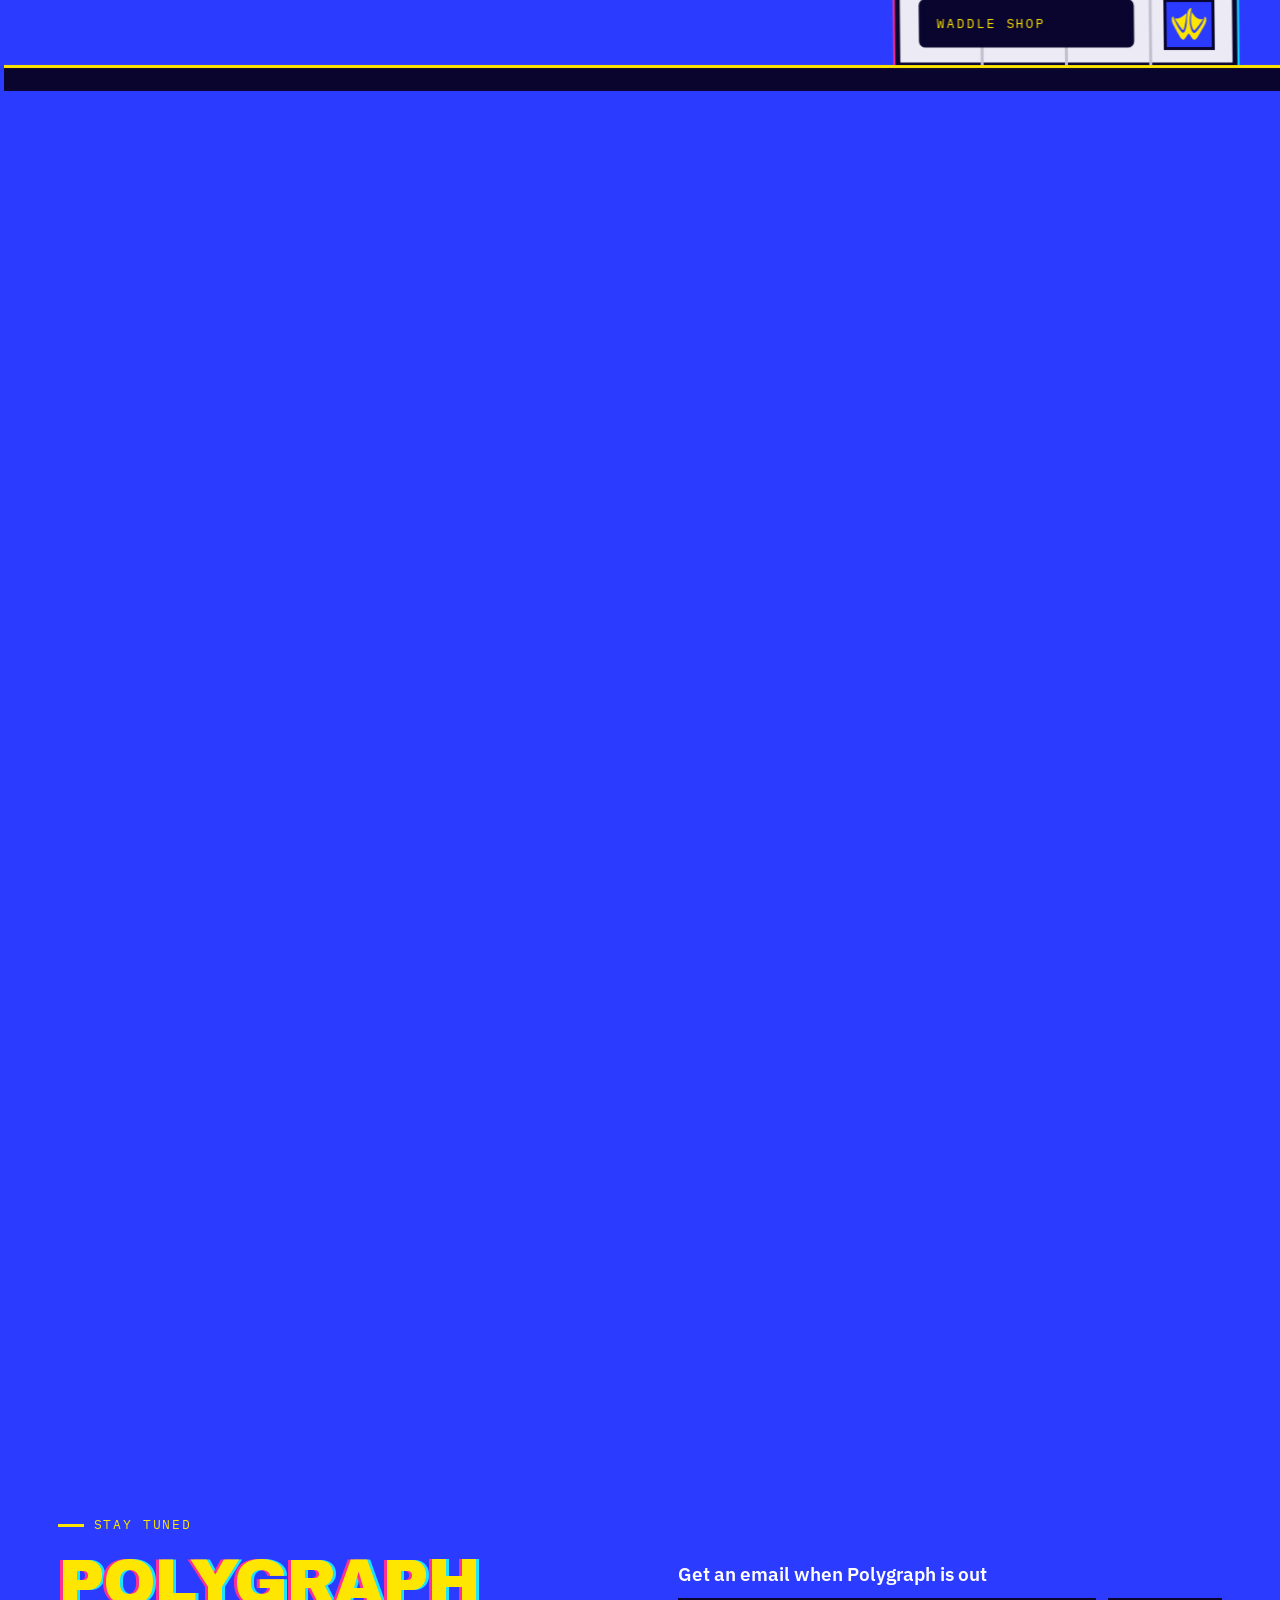
==== commit 010b8393: "Full name in structured data and llms.txt" ====
--- a/index.html
+++ b/index.html
@@ -24,7 +24,7 @@
 <link rel="preload" href="assets/fonts/archivo-black.woff2" as="font" type="font/woff2" crossorigin>
 <link rel="preload" href="assets/fonts/plex-sans.woff2" as="font" type="font/woff2" crossorigin>
 <link rel="preload" href="assets/fonts/plex-mono.woff2" as="font" type="font/woff2" crossorigin>
-<script type="application/ld+json">{"@context":"https://schema.org","@graph":[{"@type":"Organization","@id":"https://duckinitiative.com/#org","name":"Duck Initiative","url":"https://duckinitiative.com/","logo":{"@type":"ImageObject","url":"https://duckinitiative.com/img/duck-512.png","width":512,"height":512},"description":"A small studio making add-ons for Blender. Its add-ons are sold under the label Waddle by Duck Initiative.","email":"hello@duckinitiative.com","brand":{"@type":"Brand","@id":"https://duckinitiative.com/#waddle","name":"Waddle by Duck Initiative","url":"https://duckinitiative.com/waddle.html"},"contactPoint":[{"@type":"ContactPoint","contactType":"customer support","email":"support@duckinitiative.com","availableLanguage":"en"},{"@type":"ContactPoint","contactType":"press","email":"hello@duckinitiative.com","availableLanguage":"en"}],"sameAs":["https://waddlebyduck.gumroad.com/","https://superhivemarket.com/creators/waddlebyduck","https://vimeo.com/duckinitiative","https://waddlebyduck.itch.io/","https://www.cgtrader.com/designers/waddlebyduck"]},{"@type":"WebSite","@id":"https://duckinitiative.com/#site","url":"https://duckinitiative.com/","name":"Duck Initiative","inLanguage":"en","publisher":{"@id":"https://duckinitiative.com/#org"}},{"@type":"WebPage","@id":"https://duckinitiative.com/#page","url":"https://duckinitiative.com/","name":"Duck Initiative · Blender add-ons","isPartOf":{"@id":"https://duckinitiative.com/#site"},"about":{"@id":"https://duckinitiative.com/#org"},"mainEntity":{"@id":"https://duckinitiative.com/polygraph/#software"},"inLanguage":"en"},{"@type":"SoftwareApplication","@id":"https://duckinitiative.com/polygraph/#software","name":"Polygraph","description":"Polygraph is a Blender add-on that shows the vertex count your game engine will really get, checks it against a real platform budget, and tells you what to cut first.","url":"https://duckinitiative.com/polygraph/","image":"https://duckinitiative.com/polygraph/og.png","applicationCategory":"DesignApplication","applicationSubCategory":"Blender add-on","operatingSystem":"Windows, macOS, Linux","softwareRequirements":"Blender 4.2 or later","softwareVersion":"1.0.0","datePublished":"2026-12-08","license":"https://www.gnu.org/licenses/gpl-3.0.html","softwareHelp":{"@type":"CreativeWork","url":"https://duckinitiative.com/polygraph/"},"releaseNotes":"https://duckinitiative.com/polygraph/#changes","author":{"@id":"https://duckinitiative.com/#org"},"publisher":{"@id":"https://duckinitiative.com/#org"},"brand":{"@id":"https://duckinitiative.com/#waddle"},"featureList":["Engine vertex counts for glTF, Unity and Unreal Engine","A verdict against 32 platform budgets, or limits you type in","21 mesh checks","Where to Cut: the changes that would save the most","What If, edit receipts and snapshots (Pro)","In Camera and Pixel Preview (Pro)","HTML, JSON, CSV and Markdown reports","Command line check with JUnit results and a Python API (Studio)"],"offers":[{"@type":"Offer","name":"Polygraph Free","price":"0","priceCurrency":"USD","url":"https://waddlebyduck.gumroad.com/l/polygraph-free","availabilityStarts":"2026-12-08","seller":{"@id":"https://duckinitiative.com/#org"}},{"@type":"Offer","name":"Polygraph Pro","price":"19","priceCurrency":"USD","url":"https://waddlebyduck.gumroad.com/l/polygraph","availabilityStarts":"2026-12-08","seller":{"@id":"https://duckinitiative.com/#org"},"description":"For one person. $25 from January 12, 2027.","priceValidUntil":"2027-01-11"},{"@type":"Offer","name":"Polygraph Studio","price":"249","priceCurrency":"USD","url":"https://waddlebyduck.gumroad.com/l/polygraph","availabilityStarts":"2026-12-08","seller":{"@id":"https://duckinitiative.com/#org"},"description":"For a team of five. $329 from January 12, 2027.","priceValidUntil":"2027-01-11"}]}]}</script>
+<script type="application/ld+json">{"@context":"https://schema.org","@graph":[{"@type":"Organization","@id":"https://duckinitiative.com/#org","name":"Duck Initiative","url":"https://duckinitiative.com/","logo":{"@type":"ImageObject","url":"https://duckinitiative.com/img/duck-512.png","width":512,"height":512},"description":"A small studio making add-ons for Blender. Its add-ons are sold under the label Waddle by Duck Initiative.","email":"hello@duckinitiative.com","brand":{"@type":"Brand","@id":"https://duckinitiative.com/#waddle","name":"Waddle by Duck Initiative","url":"https://duckinitiative.com/waddle.html"},"contactPoint":[{"@type":"ContactPoint","contactType":"customer support","email":"support@duckinitiative.com","availableLanguage":"en"},{"@type":"ContactPoint","contactType":"press","email":"hello@duckinitiative.com","availableLanguage":"en"}],"sameAs":["https://waddlebyduck.gumroad.com/","https://superhivemarket.com/creators/waddlebyduck","https://vimeo.com/duckinitiative","https://waddlebyduck.itch.io/","https://www.cgtrader.com/designers/waddlebyduck"]},{"@type":"WebSite","@id":"https://duckinitiative.com/#site","url":"https://duckinitiative.com/","name":"Duck Initiative","inLanguage":"en","publisher":{"@id":"https://duckinitiative.com/#org"}},{"@type":"WebPage","@id":"https://duckinitiative.com/#page","url":"https://duckinitiative.com/","name":"Duck Initiative · Blender add-ons","isPartOf":{"@id":"https://duckinitiative.com/#site"},"about":{"@id":"https://duckinitiative.com/#org"},"mainEntity":{"@id":"https://duckinitiative.com/polygraph/#software"},"inLanguage":"en"},{"@type":"SoftwareApplication","@id":"https://duckinitiative.com/polygraph/#software","name":"Polygraph","alternateName":["Polygraph for Blender","Polygraph by Waddle"],"disambiguatingDescription":"Polygraph for Blender, the Blender add-on by Waddle by Duck Initiative that counts vertices the way game engines import them and checks them against platform polycount budgets. Not related to other software called PolyGraph.","description":"Polygraph is a Blender add-on that shows the vertex count your game engine will really get, checks it against a real platform budget, and tells you what to cut first.","url":"https://duckinitiative.com/polygraph/","image":"https://duckinitiative.com/polygraph/og.png","applicationCategory":"DesignApplication","applicationSubCategory":"Blender add-on","operatingSystem":"Windows, macOS, Linux","softwareRequirements":"Blender 4.2 or later","softwareVersion":"1.0.0","datePublished":"2026-12-08","license":"https://www.gnu.org/licenses/gpl-3.0.html","softwareHelp":{"@type":"CreativeWork","url":"https://duckinitiative.com/polygraph/"},"releaseNotes":"https://duckinitiative.com/polygraph/#changes","author":{"@id":"https://duckinitiative.com/#org"},"publisher":{"@id":"https://duckinitiative.com/#org"},"brand":{"@id":"https://duckinitiative.com/#waddle"},"featureList":["Engine vertex counts for glTF, Unity and Unreal Engine","A verdict against 32 platform budgets, or limits you type in","21 mesh checks","Where to Cut: the changes that would save the most","What If, edit receipts and snapshots (Pro)","In Camera and Pixel Preview (Pro)","HTML, JSON, CSV and Markdown reports","Command line check with JUnit results and a Python API (Studio)"],"offers":[{"@type":"Offer","name":"Polygraph Free","price":"0","priceCurrency":"USD","url":"https://waddlebyduck.gumroad.com/l/polygraph-free","availabilityStarts":"2026-12-08","seller":{"@id":"https://duckinitiative.com/#org"}},{"@type":"Offer","name":"Polygraph Pro","price":"19","priceCurrency":"USD","url":"https://waddlebyduck.gumroad.com/l/polygraph","availabilityStarts":"2026-12-08","seller":{"@id":"https://duckinitiative.com/#org"},"description":"For one person. $25 from January 12, 2027.","priceValidUntil":"2027-01-11"},{"@type":"Offer","name":"Polygraph Studio","price":"249","priceCurrency":"USD","url":"https://waddlebyduck.gumroad.com/l/polygraph","availabilityStarts":"2026-12-08","seller":{"@id":"https://duckinitiative.com/#org"},"description":"For a team of five. $329 from January 12, 2027.","priceValidUntil":"2027-01-11"}]}]}</script>
 <link rel="stylesheet" href="assets/css/site.css">
 <link rel="stylesheet" href="assets/css/story.css">
 <link rel="stylesheet" href="assets/css/extras.css">
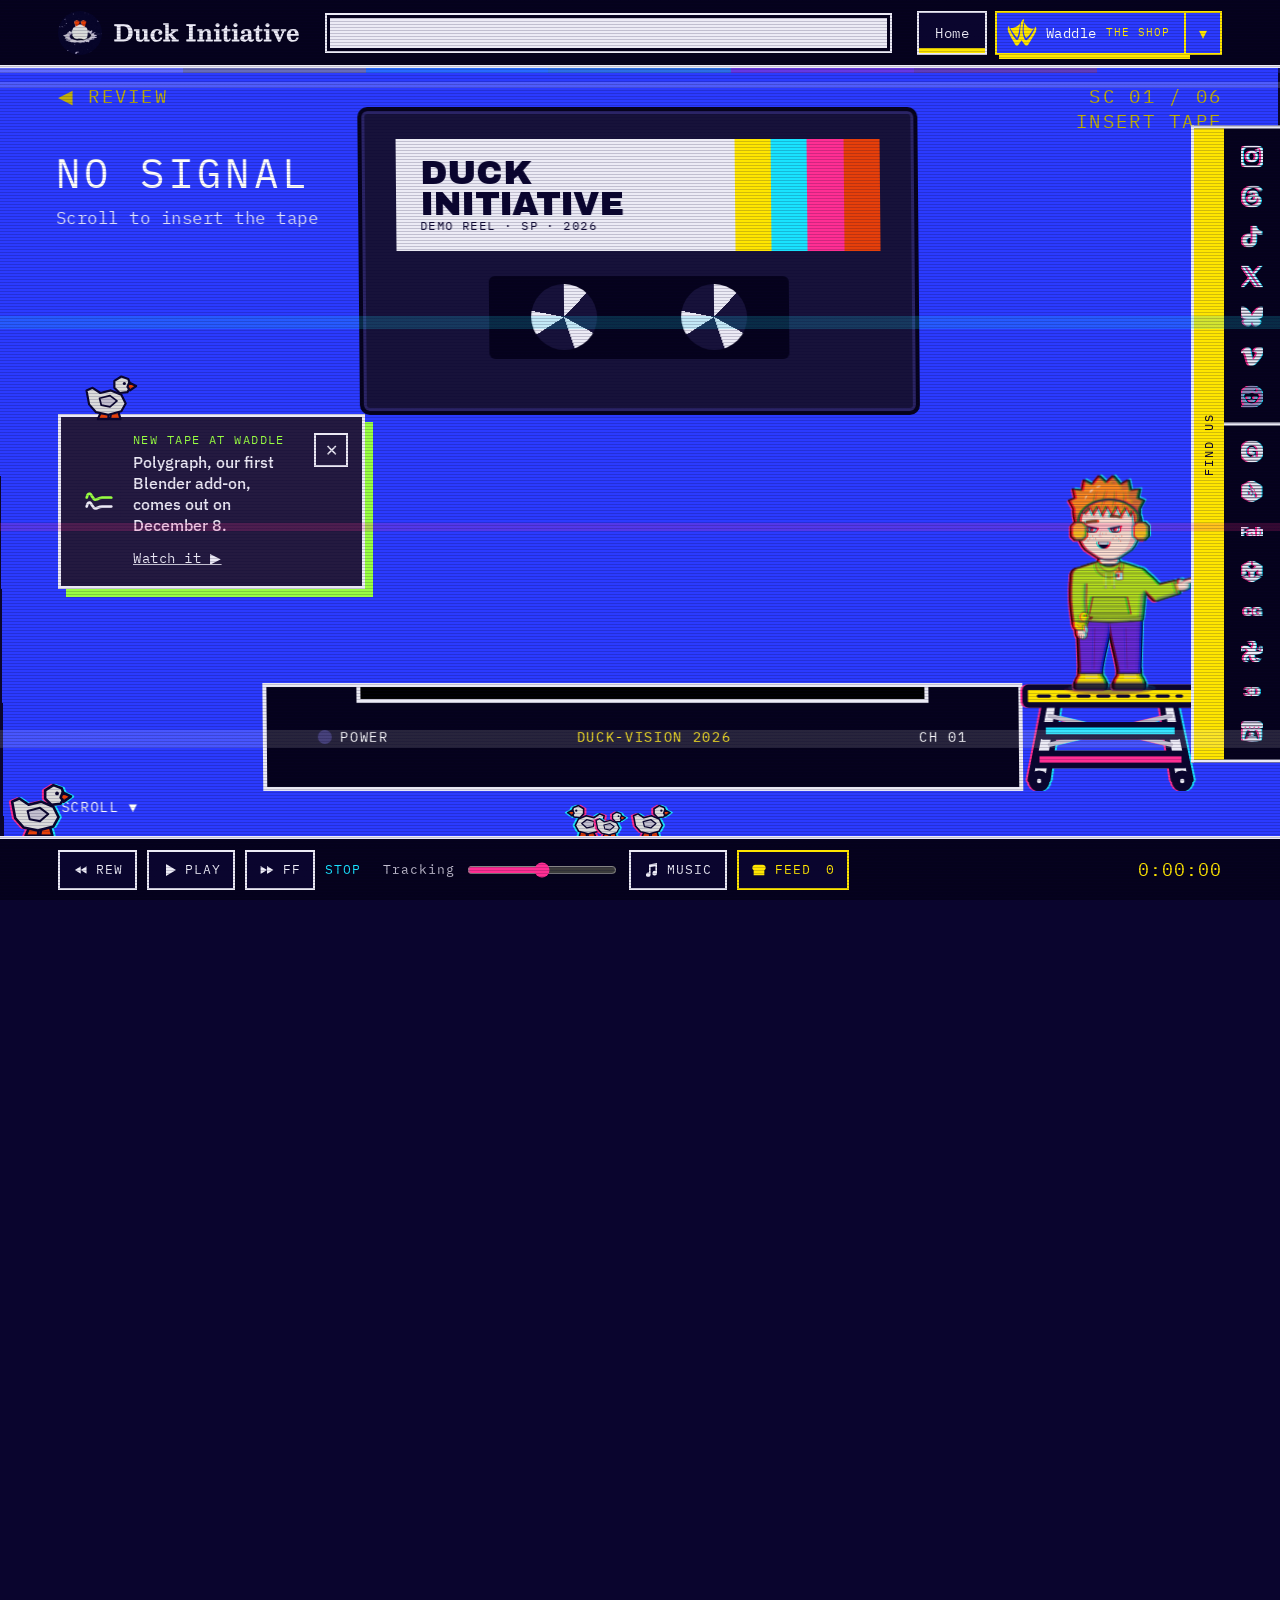
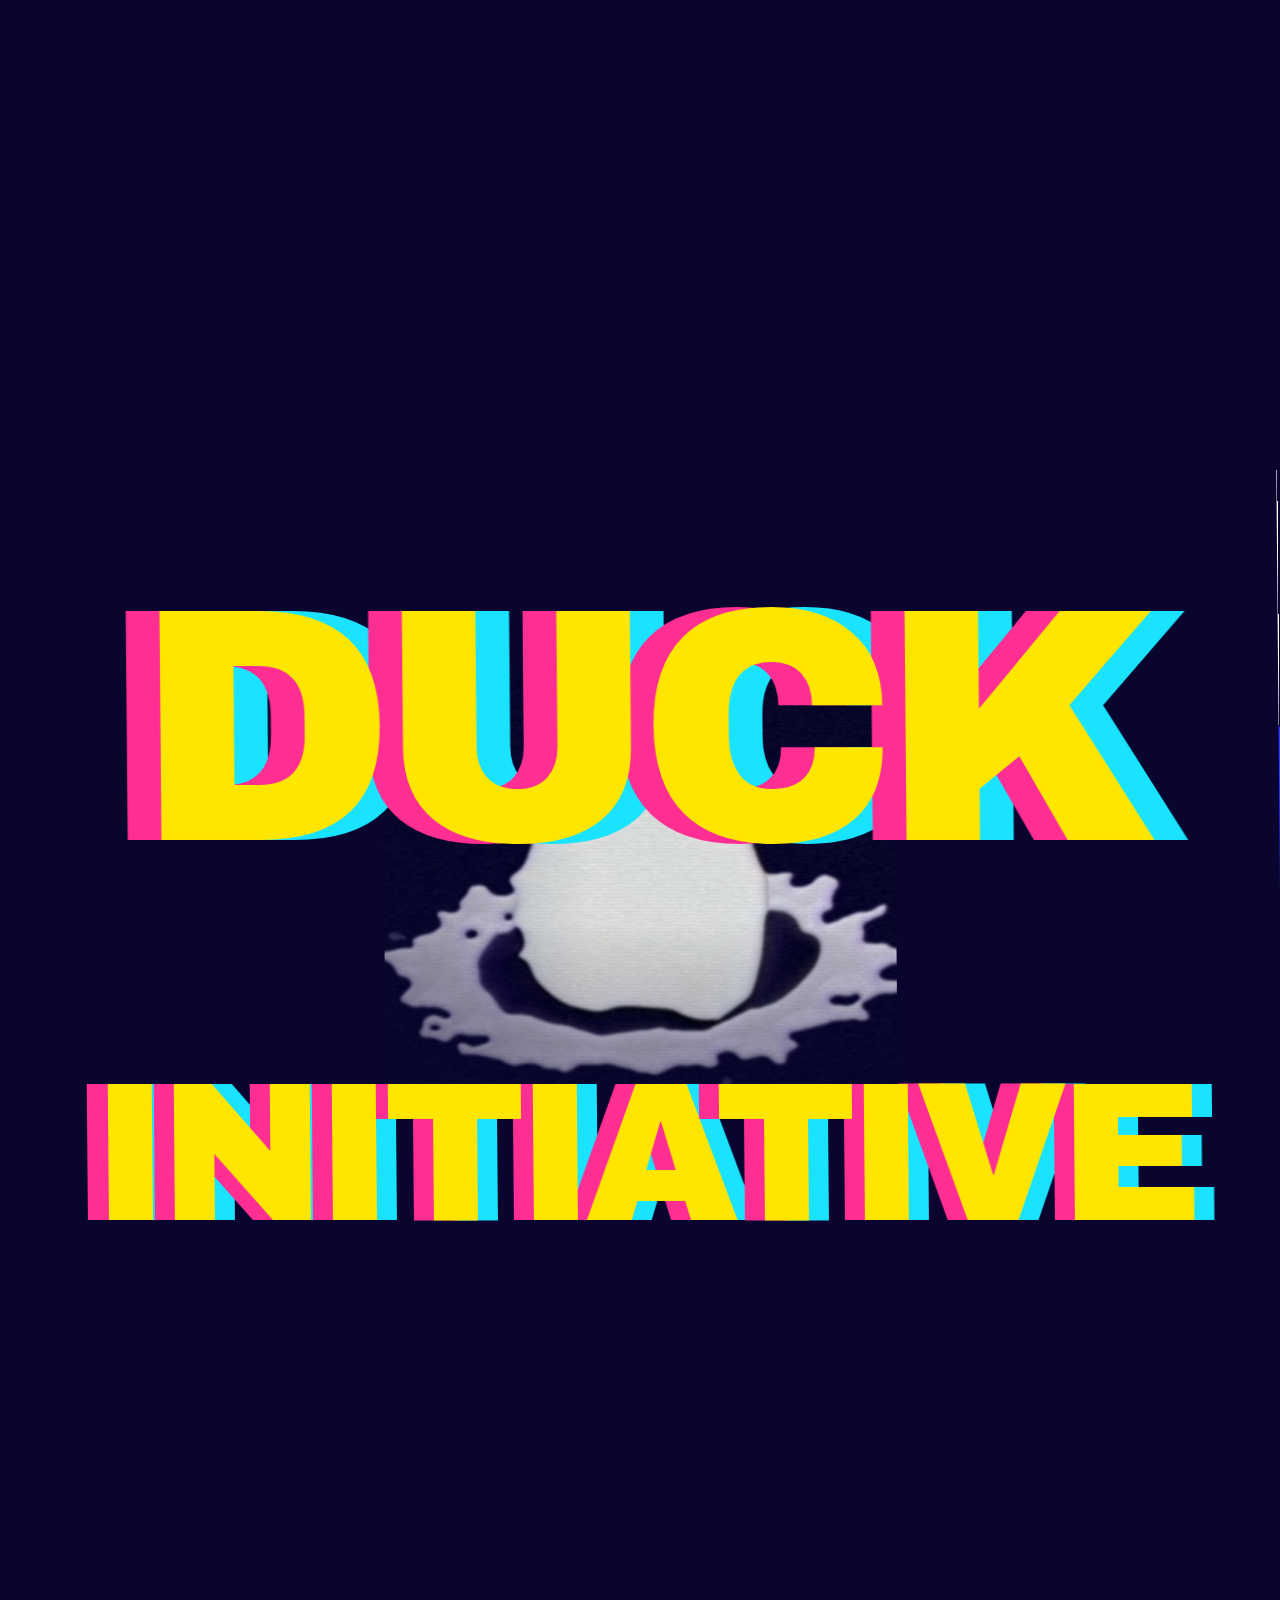
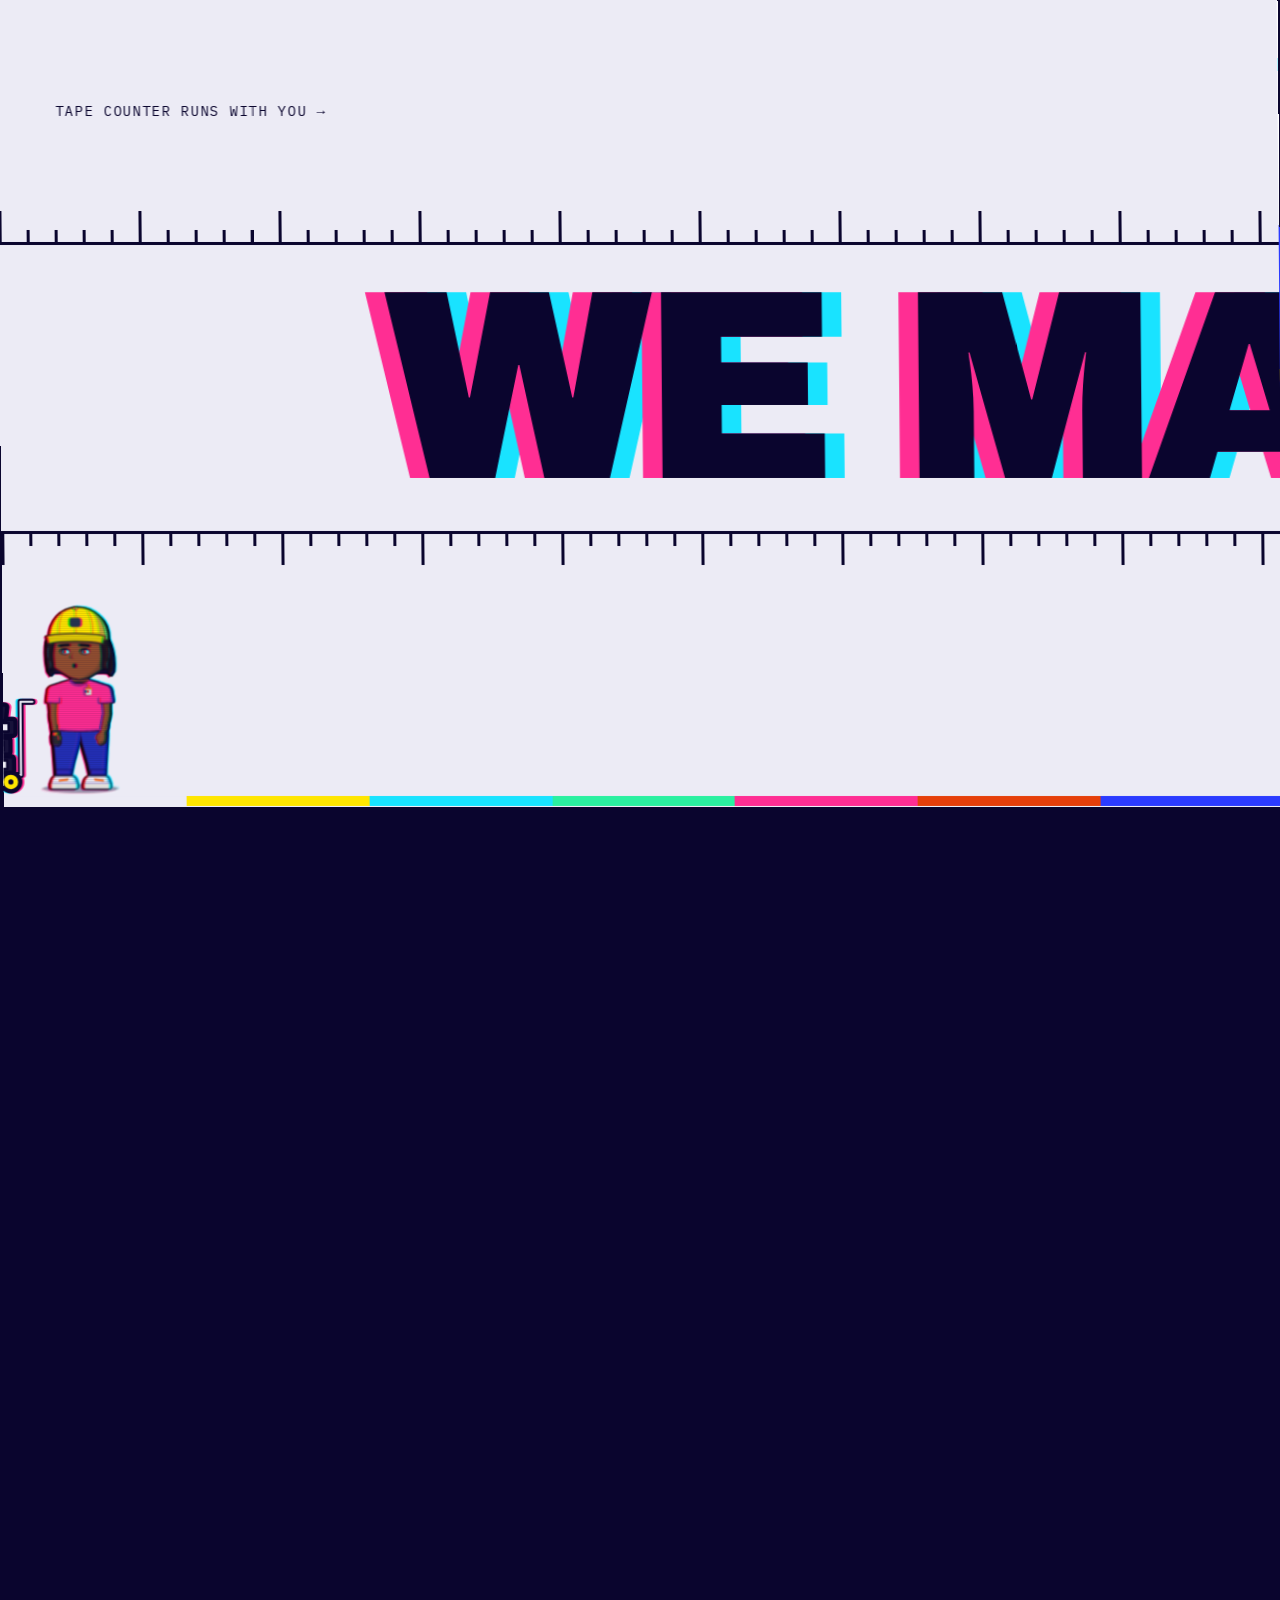
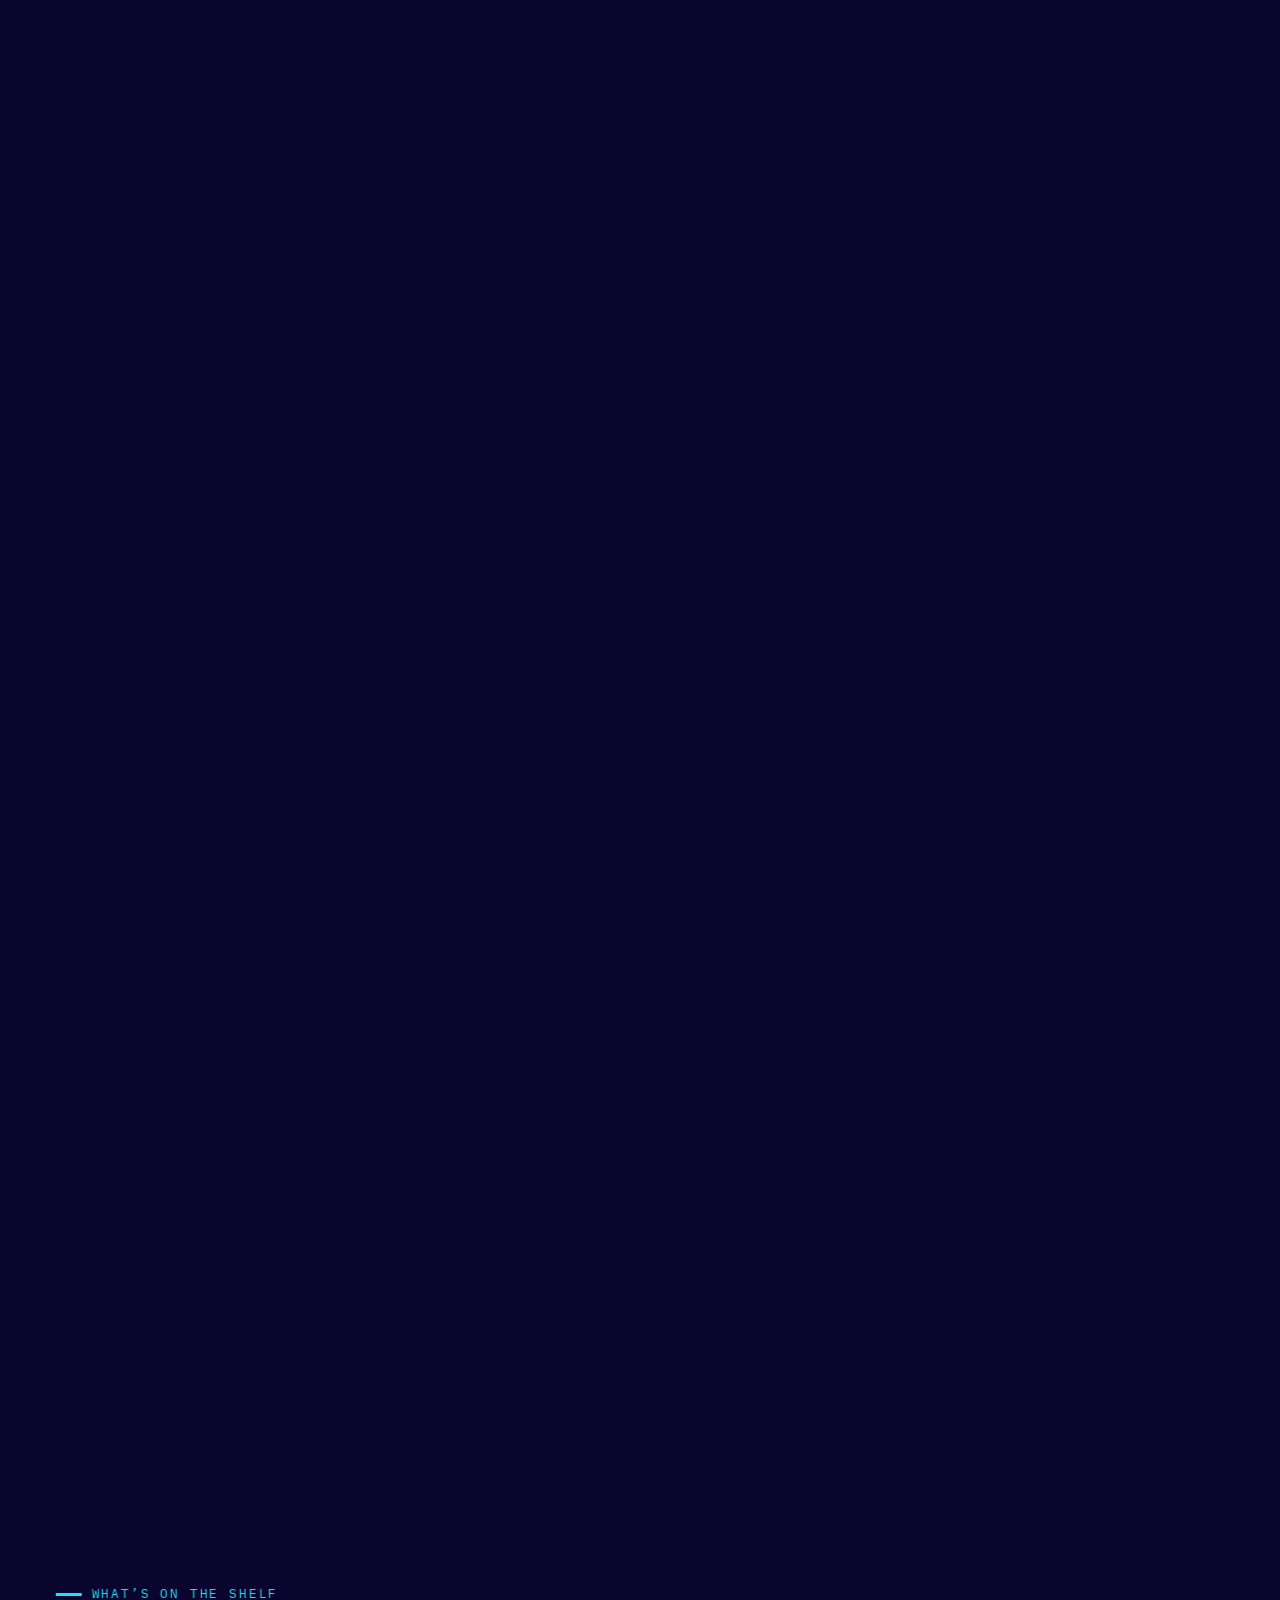
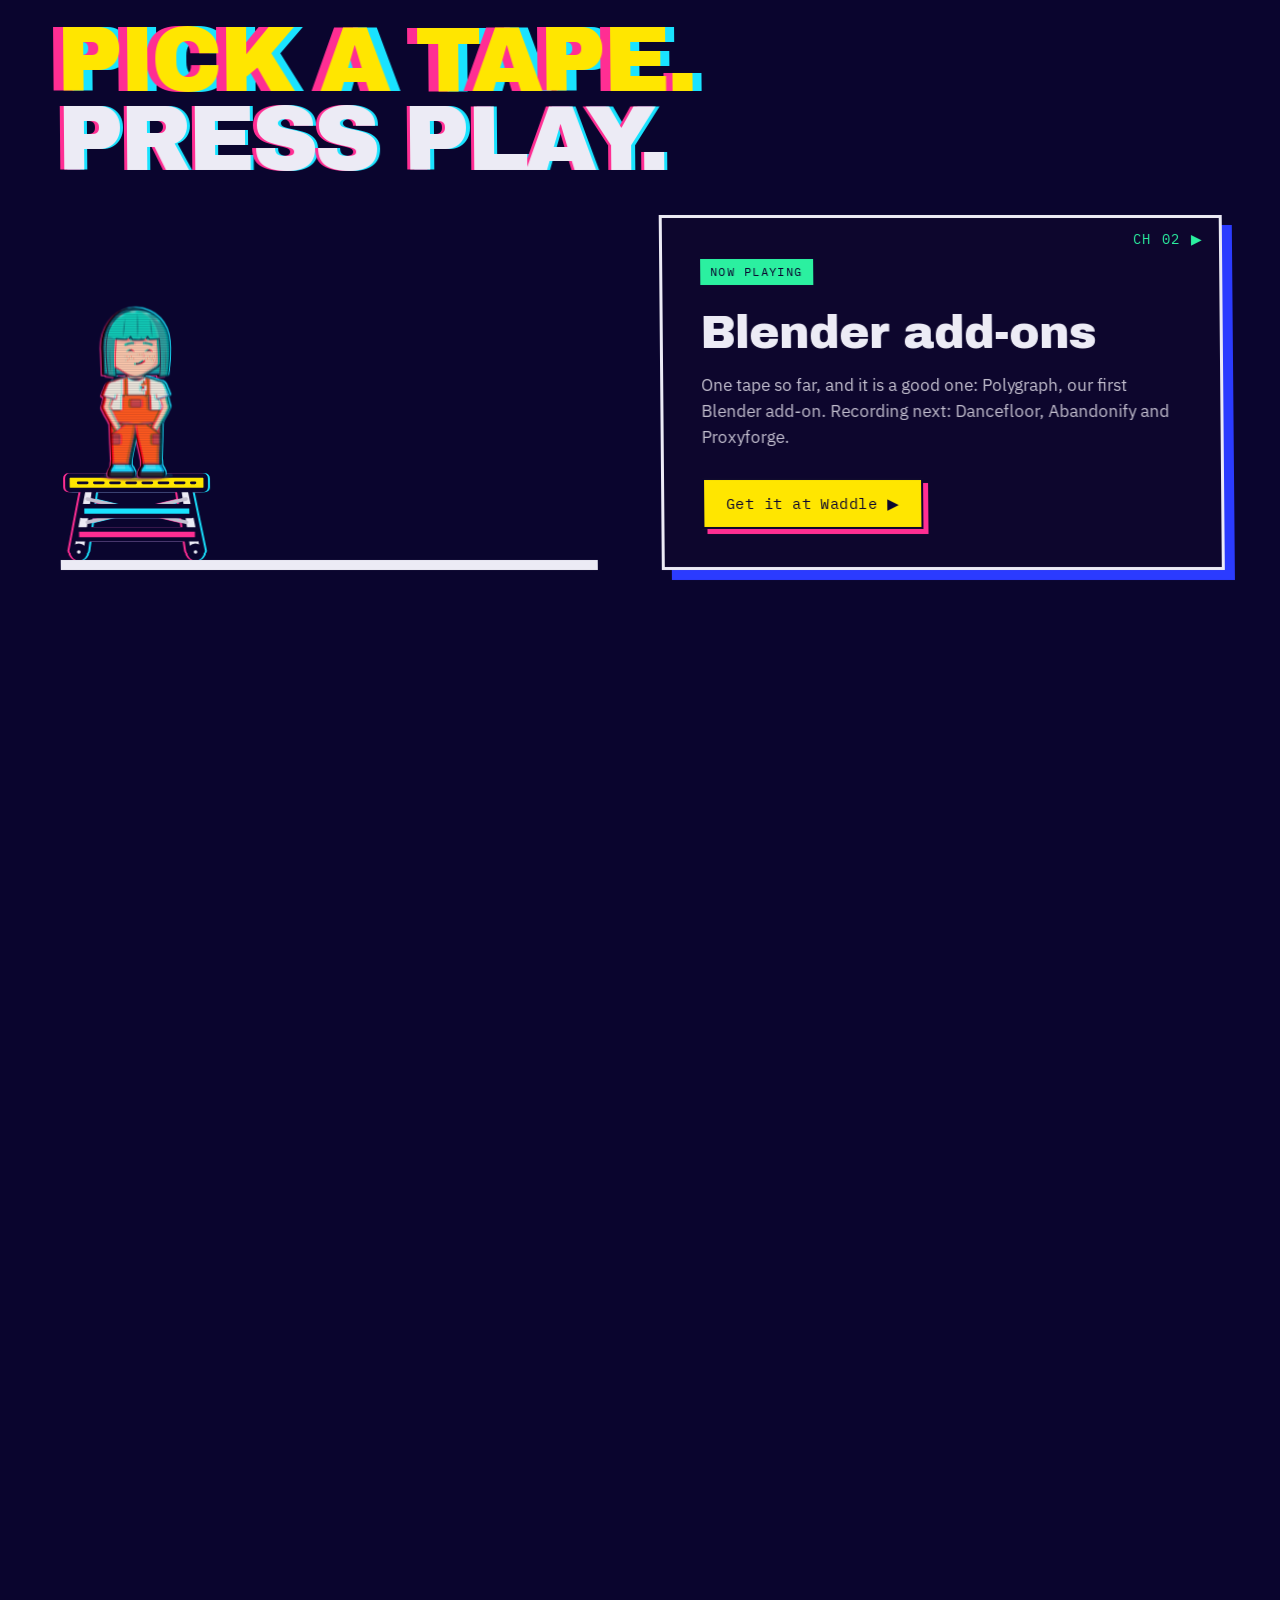
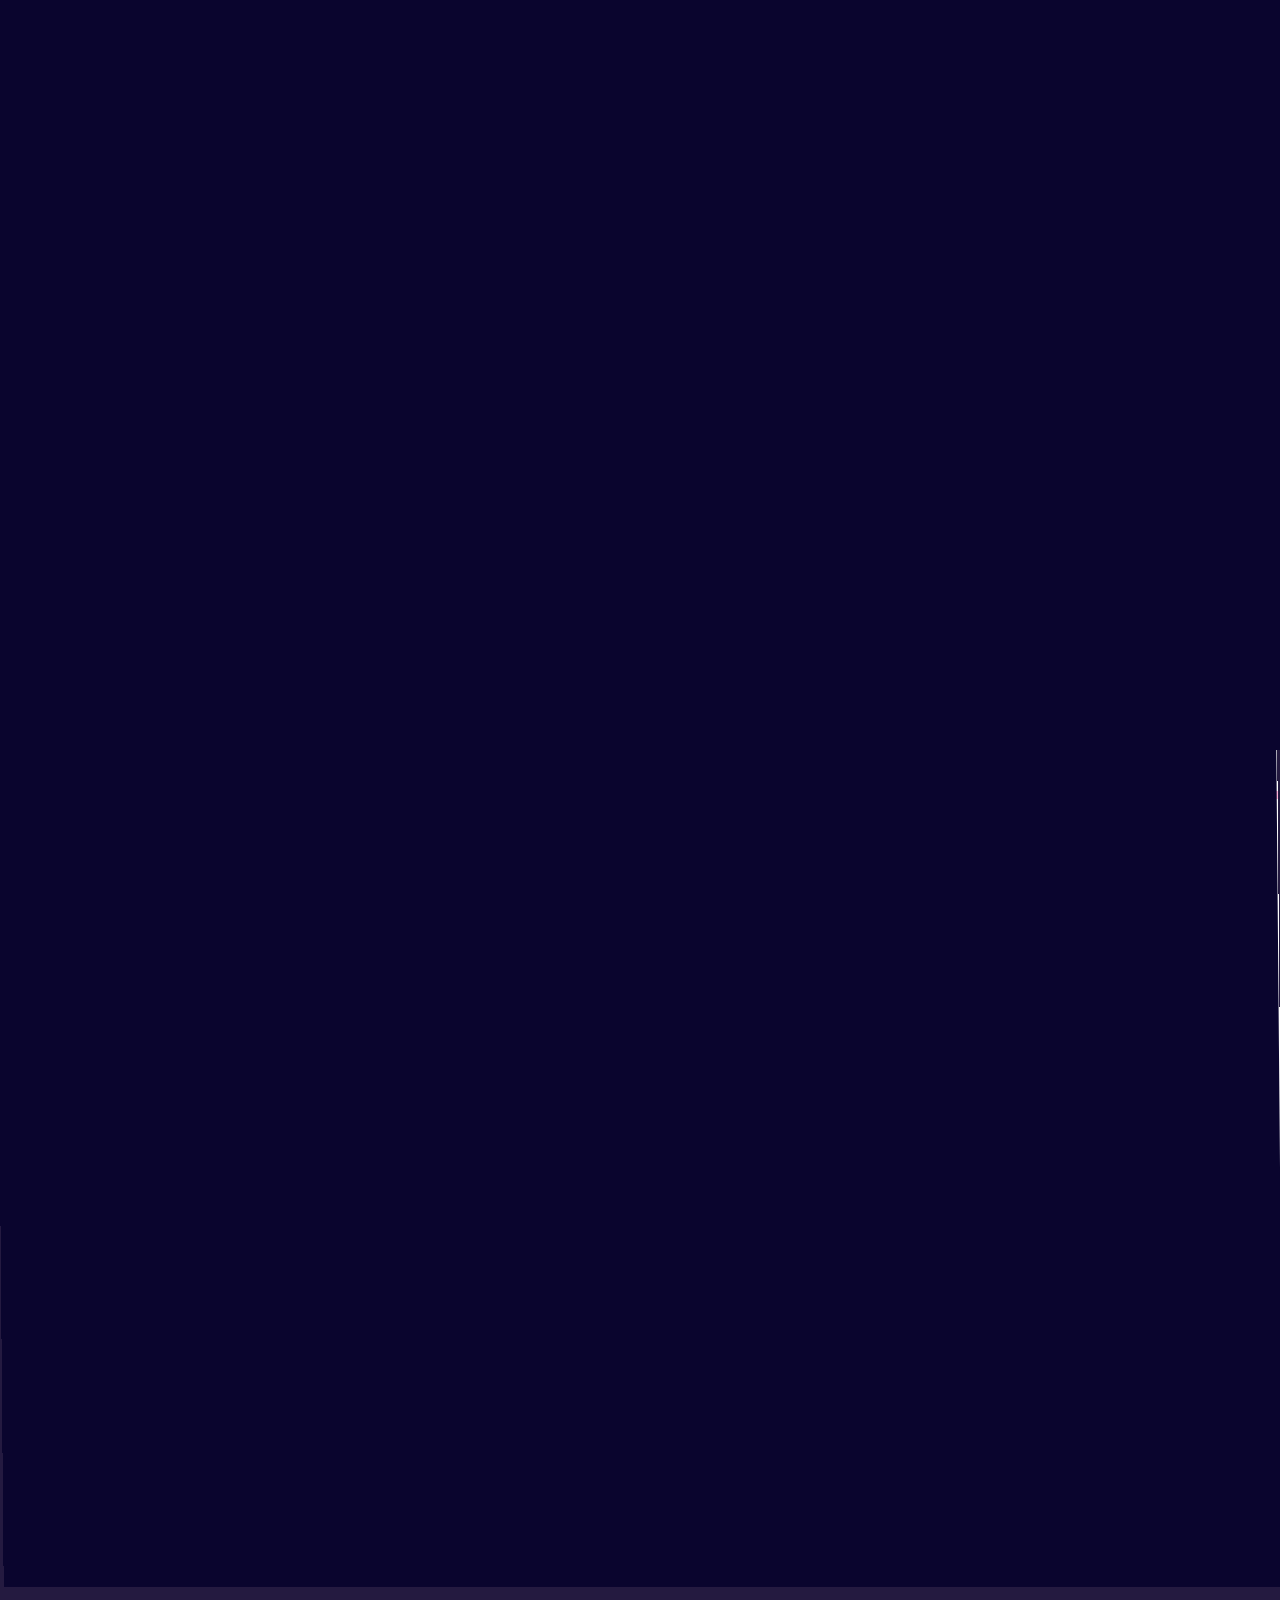
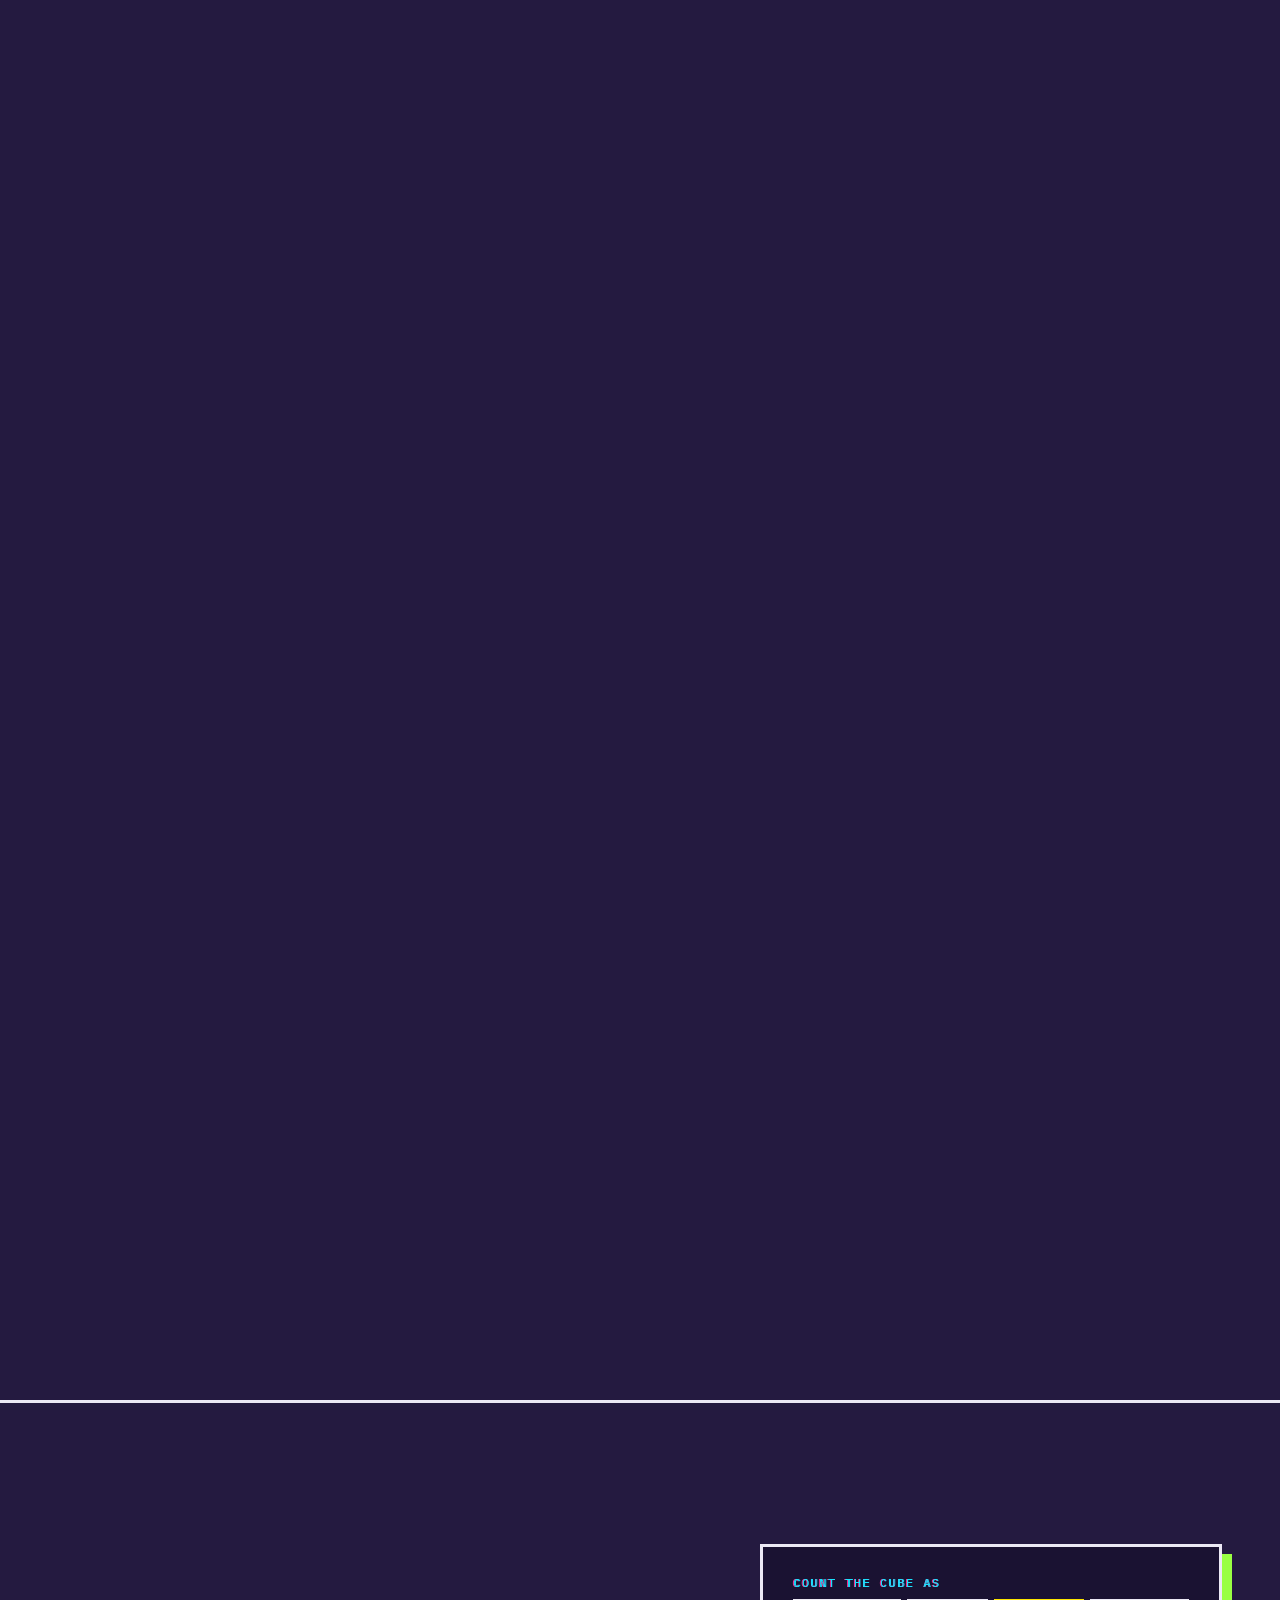
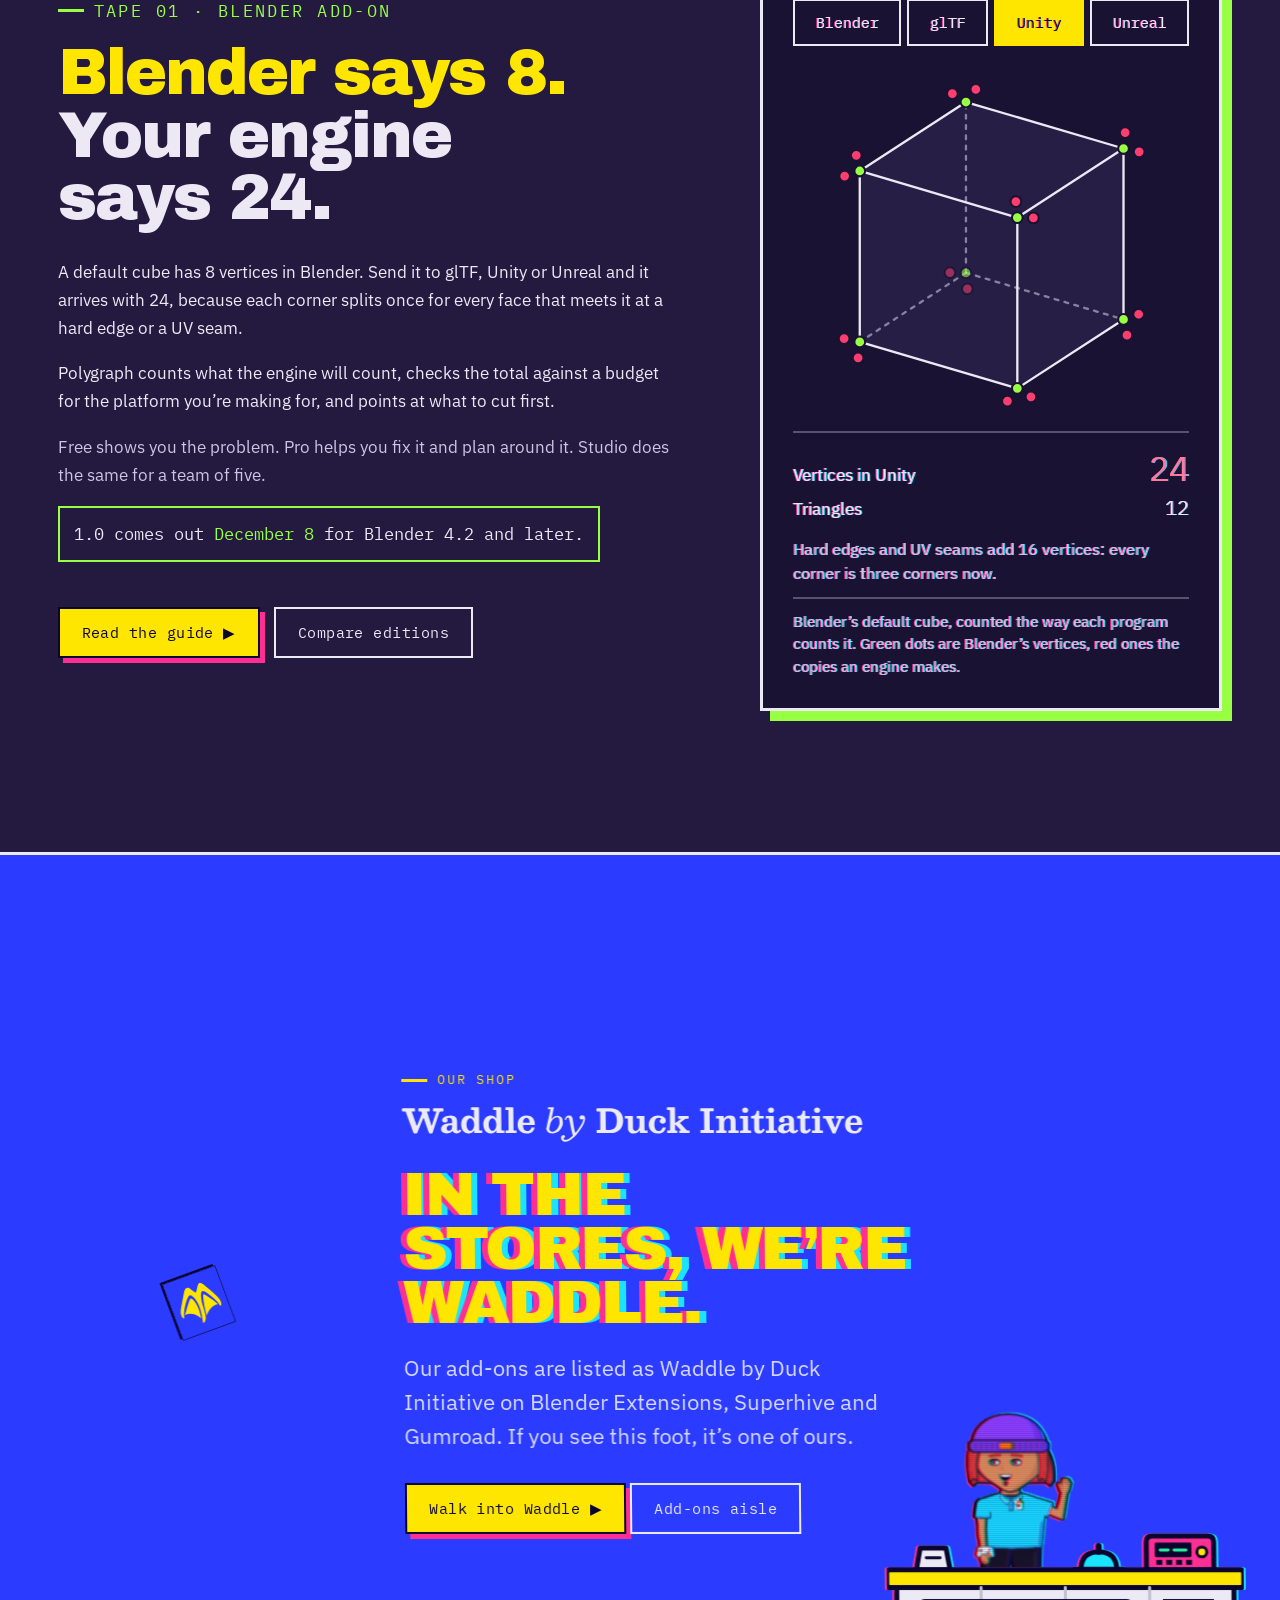
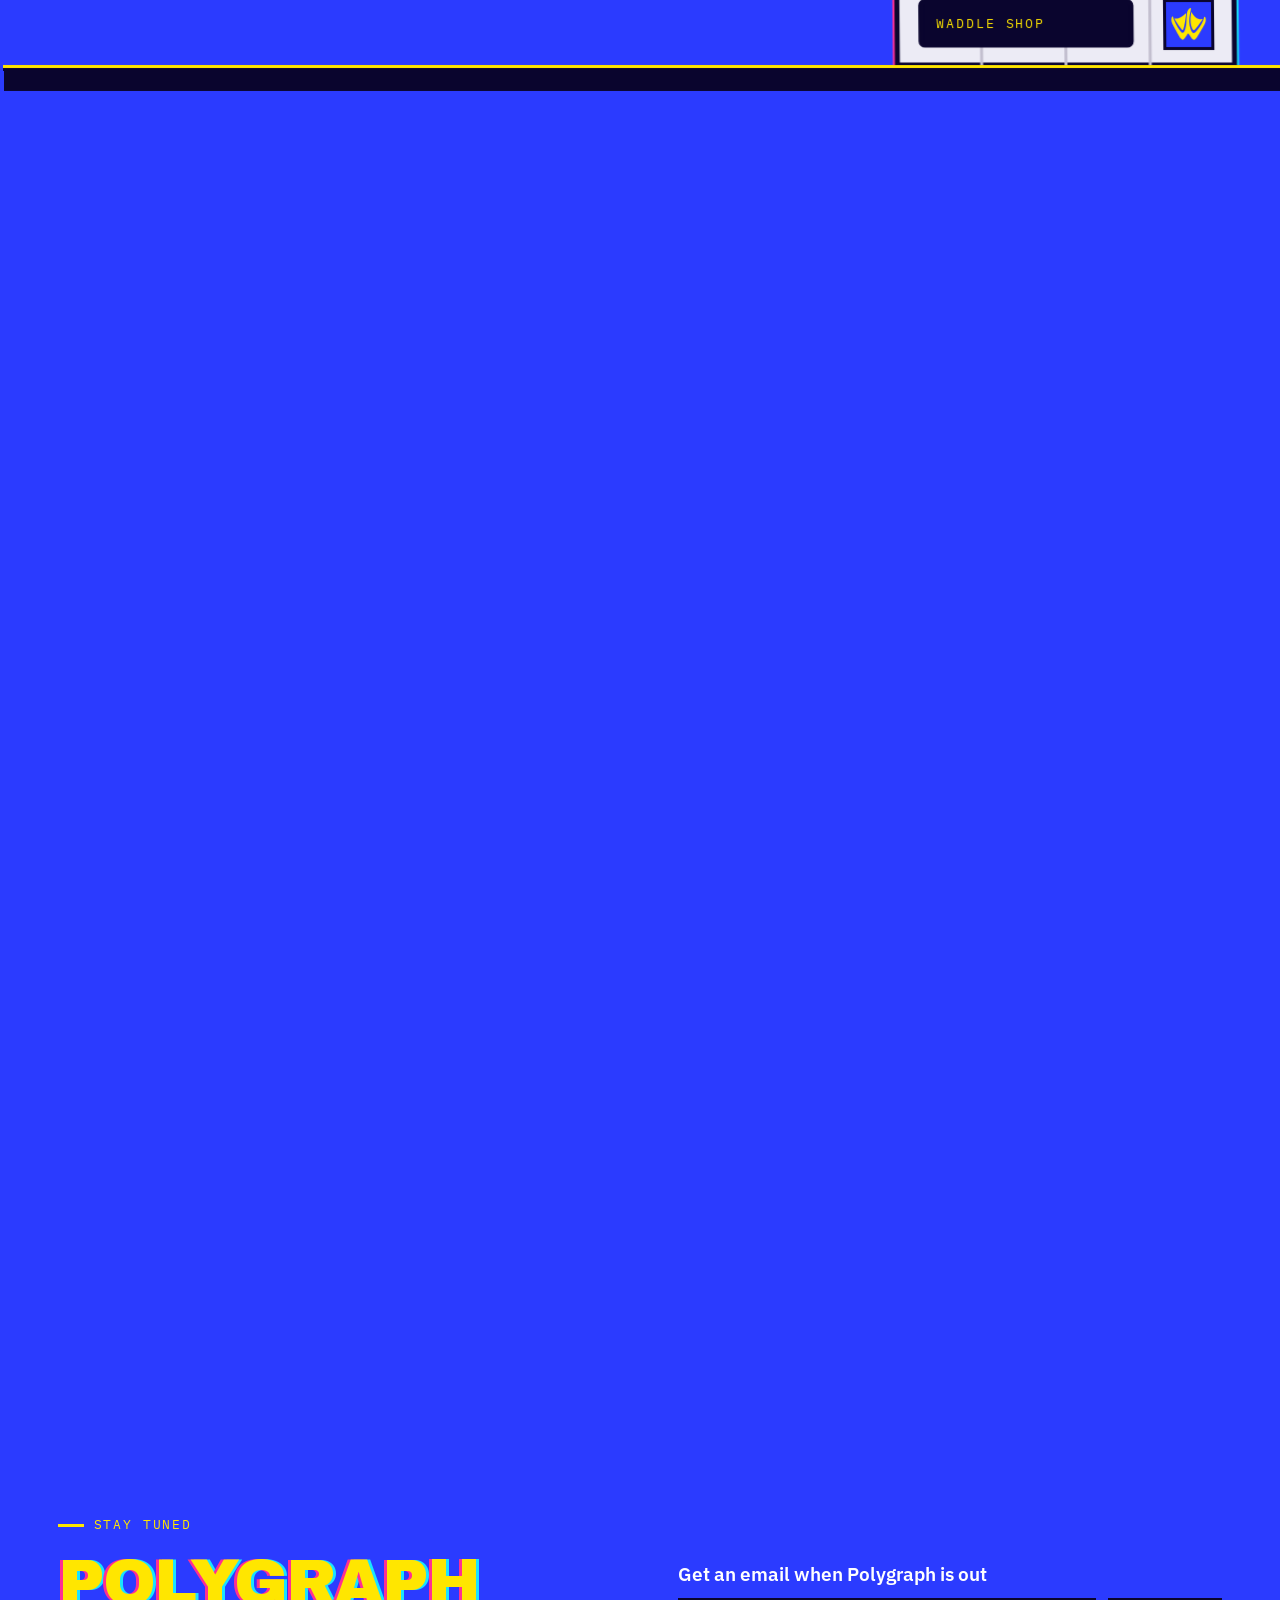
==== commit 1045c1dc: "Add the social profiles to sameAs and llms.txt" ====
--- a/index.html
+++ b/index.html
@@ -24,7 +24,7 @@
 <link rel="preload" href="assets/fonts/archivo-black.woff2" as="font" type="font/woff2" crossorigin>
 <link rel="preload" href="assets/fonts/plex-sans.woff2" as="font" type="font/woff2" crossorigin>
 <link rel="preload" href="assets/fonts/plex-mono.woff2" as="font" type="font/woff2" crossorigin>
-<script type="application/ld+json">{"@context":"https://schema.org","@graph":[{"@type":"Organization","@id":"https://duckinitiative.com/#org","name":"Duck Initiative","url":"https://duckinitiative.com/","logo":{"@type":"ImageObject","url":"https://duckinitiative.com/img/duck-512.png","width":512,"height":512},"description":"A small studio making add-ons for Blender. Its add-ons are sold under the label Waddle by Duck Initiative.","email":"hello@duckinitiative.com","brand":{"@type":"Brand","@id":"https://duckinitiative.com/#waddle","name":"Waddle by Duck Initiative","url":"https://duckinitiative.com/waddle.html"},"contactPoint":[{"@type":"ContactPoint","contactType":"customer support","email":"support@duckinitiative.com","availableLanguage":"en"},{"@type":"ContactPoint","contactType":"press","email":"hello@duckinitiative.com","availableLanguage":"en"}],"sameAs":["https://waddlebyduck.gumroad.com/","https://superhivemarket.com/creators/waddlebyduck","https://vimeo.com/duckinitiative","https://waddlebyduck.itch.io/","https://www.cgtrader.com/designers/waddlebyduck"]},{"@type":"WebSite","@id":"https://duckinitiative.com/#site","url":"https://duckinitiative.com/","name":"Duck Initiative","inLanguage":"en","publisher":{"@id":"https://duckinitiative.com/#org"}},{"@type":"WebPage","@id":"https://duckinitiative.com/#page","url":"https://duckinitiative.com/","name":"Duck Initiative · Blender add-ons","isPartOf":{"@id":"https://duckinitiative.com/#site"},"about":{"@id":"https://duckinitiative.com/#org"},"mainEntity":{"@id":"https://duckinitiative.com/polygraph/#software"},"inLanguage":"en"},{"@type":"SoftwareApplication","@id":"https://duckinitiative.com/polygraph/#software","name":"Polygraph","alternateName":["Polygraph for Blender","Polygraph by Waddle"],"disambiguatingDescription":"Polygraph for Blender, the Blender add-on by Waddle by Duck Initiative that counts vertices the way game engines import them and checks them against platform polycount budgets. Not related to other software called PolyGraph.","description":"Polygraph is a Blender add-on that shows the vertex count your game engine will really get, checks it against a real platform budget, and tells you what to cut first.","url":"https://duckinitiative.com/polygraph/","image":"https://duckinitiative.com/polygraph/og.png","applicationCategory":"DesignApplication","applicationSubCategory":"Blender add-on","operatingSystem":"Windows, macOS, Linux","softwareRequirements":"Blender 4.2 or later","softwareVersion":"1.0.0","datePublished":"2026-12-08","license":"https://www.gnu.org/licenses/gpl-3.0.html","softwareHelp":{"@type":"CreativeWork","url":"https://duckinitiative.com/polygraph/"},"releaseNotes":"https://duckinitiative.com/polygraph/#changes","author":{"@id":"https://duckinitiative.com/#org"},"publisher":{"@id":"https://duckinitiative.com/#org"},"brand":{"@id":"https://duckinitiative.com/#waddle"},"featureList":["Engine vertex counts for glTF, Unity and Unreal Engine","A verdict against 32 platform budgets, or limits you type in","21 mesh checks","Where to Cut: the changes that would save the most","What If, edit receipts and snapshots (Pro)","In Camera and Pixel Preview (Pro)","HTML, JSON, CSV and Markdown reports","Command line check with JUnit results and a Python API (Studio)"],"offers":[{"@type":"Offer","name":"Polygraph Free","price":"0","priceCurrency":"USD","url":"https://waddlebyduck.gumroad.com/l/polygraph-free","availabilityStarts":"2026-12-08","seller":{"@id":"https://duckinitiative.com/#org"}},{"@type":"Offer","name":"Polygraph Pro","price":"19","priceCurrency":"USD","url":"https://waddlebyduck.gumroad.com/l/polygraph","availabilityStarts":"2026-12-08","seller":{"@id":"https://duckinitiative.com/#org"},"description":"For one person. $25 from January 12, 2027.","priceValidUntil":"2027-01-11"},{"@type":"Offer","name":"Polygraph Studio","price":"249","priceCurrency":"USD","url":"https://waddlebyduck.gumroad.com/l/polygraph","availabilityStarts":"2026-12-08","seller":{"@id":"https://duckinitiative.com/#org"},"description":"For a team of five. $329 from January 12, 2027.","priceValidUntil":"2027-01-11"}]}]}</script>
+<script type="application/ld+json">{"@context":"https://schema.org","@graph":[{"@type":"Organization","@id":"https://duckinitiative.com/#org","name":"Duck Initiative","url":"https://duckinitiative.com/","logo":{"@type":"ImageObject","url":"https://duckinitiative.com/img/duck-512.png","width":512,"height":512},"description":"A small studio making add-ons for Blender. Its add-ons are sold under the label Waddle by Duck Initiative.","email":"hello@duckinitiative.com","brand":{"@type":"Brand","@id":"https://duckinitiative.com/#waddle","name":"Waddle by Duck Initiative","url":"https://duckinitiative.com/waddle.html"},"contactPoint":[{"@type":"ContactPoint","contactType":"customer support","email":"support@duckinitiative.com","availableLanguage":"en"},{"@type":"ContactPoint","contactType":"press","email":"hello@duckinitiative.com","availableLanguage":"en"}],"sameAs":["https://waddlebyduck.gumroad.com/","https://superhivemarket.com/creators/waddlebyduck","https://vimeo.com/duckinitiative","https://waddlebyduck.itch.io/","https://www.cgtrader.com/designers/waddlebyduck","https://www.instagram.com/duckinitiative/","https://www.threads.com/@duckinitiative","https://www.tiktok.com/@duckinitiative","https://x.com/duck_initiative","https://bsky.app/profile/duckinitiative.com"]},{"@type":"WebSite","@id":"https://duckinitiative.com/#site","url":"https://duckinitiative.com/","name":"Duck Initiative","inLanguage":"en","publisher":{"@id":"https://duckinitiative.com/#org"}},{"@type":"WebPage","@id":"https://duckinitiative.com/#page","url":"https://duckinitiative.com/","name":"Duck Initiative · Blender add-ons","isPartOf":{"@id":"https://duckinitiative.com/#site"},"about":{"@id":"https://duckinitiative.com/#org"},"mainEntity":{"@id":"https://duckinitiative.com/polygraph/#software"},"inLanguage":"en"},{"@type":"SoftwareApplication","@id":"https://duckinitiative.com/polygraph/#software","name":"Polygraph","alternateName":["Polygraph for Blender","Polygraph by Waddle"],"disambiguatingDescription":"Polygraph for Blender, the Blender add-on by Waddle by Duck Initiative that counts vertices the way game engines import them and checks them against platform polycount budgets. Not related to other software called PolyGraph.","description":"Polygraph is a Blender add-on that shows the vertex count your game engine will really get, checks it against a real platform budget, and tells you what to cut first.","url":"https://duckinitiative.com/polygraph/","image":"https://duckinitiative.com/polygraph/og.png","applicationCategory":"DesignApplication","applicationSubCategory":"Blender add-on","operatingSystem":"Windows, macOS, Linux","softwareRequirements":"Blender 4.2 or later","softwareVersion":"1.0.0","datePublished":"2026-12-08","license":"https://www.gnu.org/licenses/gpl-3.0.html","softwareHelp":{"@type":"CreativeWork","url":"https://duckinitiative.com/polygraph/"},"releaseNotes":"https://duckinitiative.com/polygraph/#changes","author":{"@id":"https://duckinitiative.com/#org"},"publisher":{"@id":"https://duckinitiative.com/#org"},"brand":{"@id":"https://duckinitiative.com/#waddle"},"featureList":["Engine vertex counts for glTF, Unity and Unreal Engine","A verdict against 32 platform budgets, or limits you type in","21 mesh checks","Where to Cut: the changes that would save the most","What If, edit receipts and snapshots (Pro)","In Camera and Pixel Preview (Pro)","HTML, JSON, CSV and Markdown reports","Command line check with JUnit results and a Python API (Studio)"],"offers":[{"@type":"Offer","name":"Polygraph Free","price":"0","priceCurrency":"USD","url":"https://waddlebyduck.gumroad.com/l/polygraph-free","availabilityStarts":"2026-12-08","seller":{"@id":"https://duckinitiative.com/#org"}},{"@type":"Offer","name":"Polygraph Pro","price":"19","priceCurrency":"USD","url":"https://waddlebyduck.gumroad.com/l/polygraph","availabilityStarts":"2026-12-08","seller":{"@id":"https://duckinitiative.com/#org"},"description":"For one person. $25 from January 12, 2027.","priceValidUntil":"2027-01-11"},{"@type":"Offer","name":"Polygraph Studio","price":"249","priceCurrency":"USD","url":"https://waddlebyduck.gumroad.com/l/polygraph","availabilityStarts":"2026-12-08","seller":{"@id":"https://duckinitiative.com/#org"},"description":"For a team of five. $329 from January 12, 2027.","priceValidUntil":"2027-01-11"}]}]}</script>
 <link rel="stylesheet" href="assets/css/site.css">
 <link rel="stylesheet" href="assets/css/story.css">
 <link rel="stylesheet" href="assets/css/extras.css">
